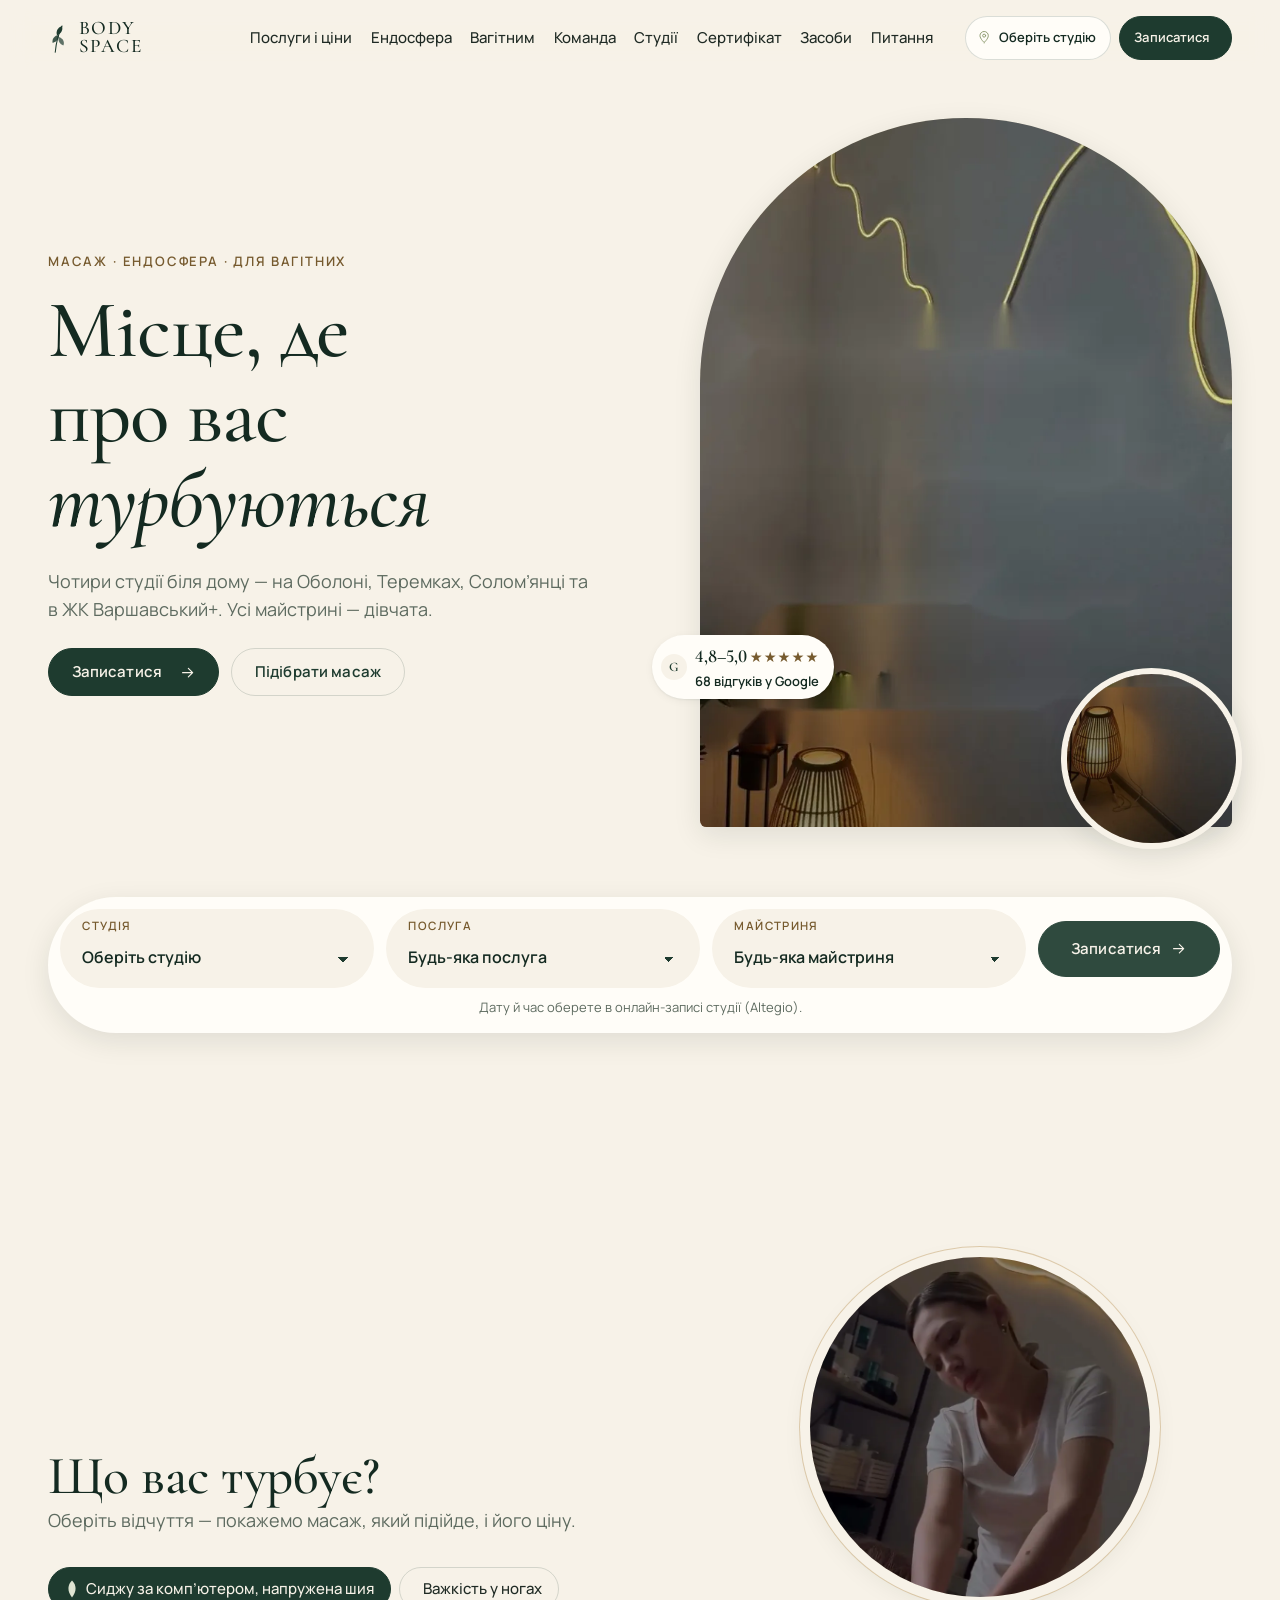
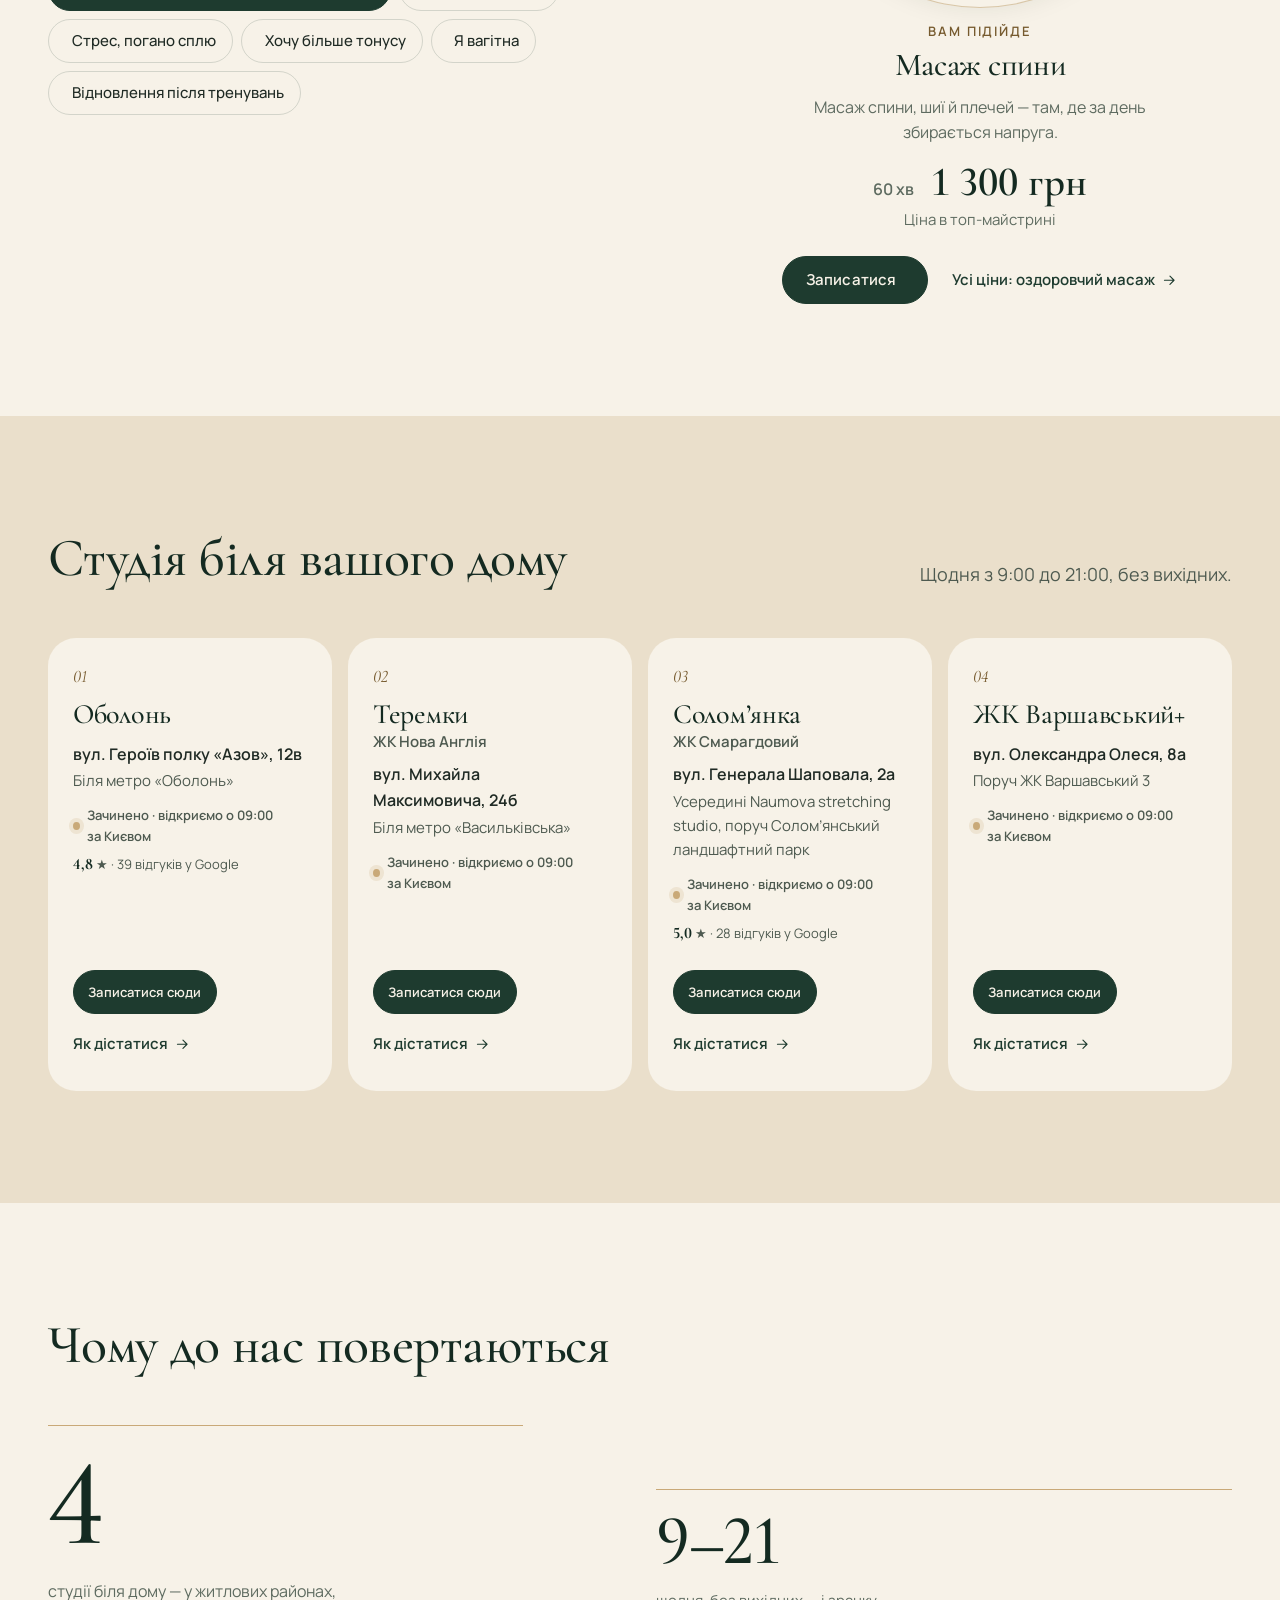
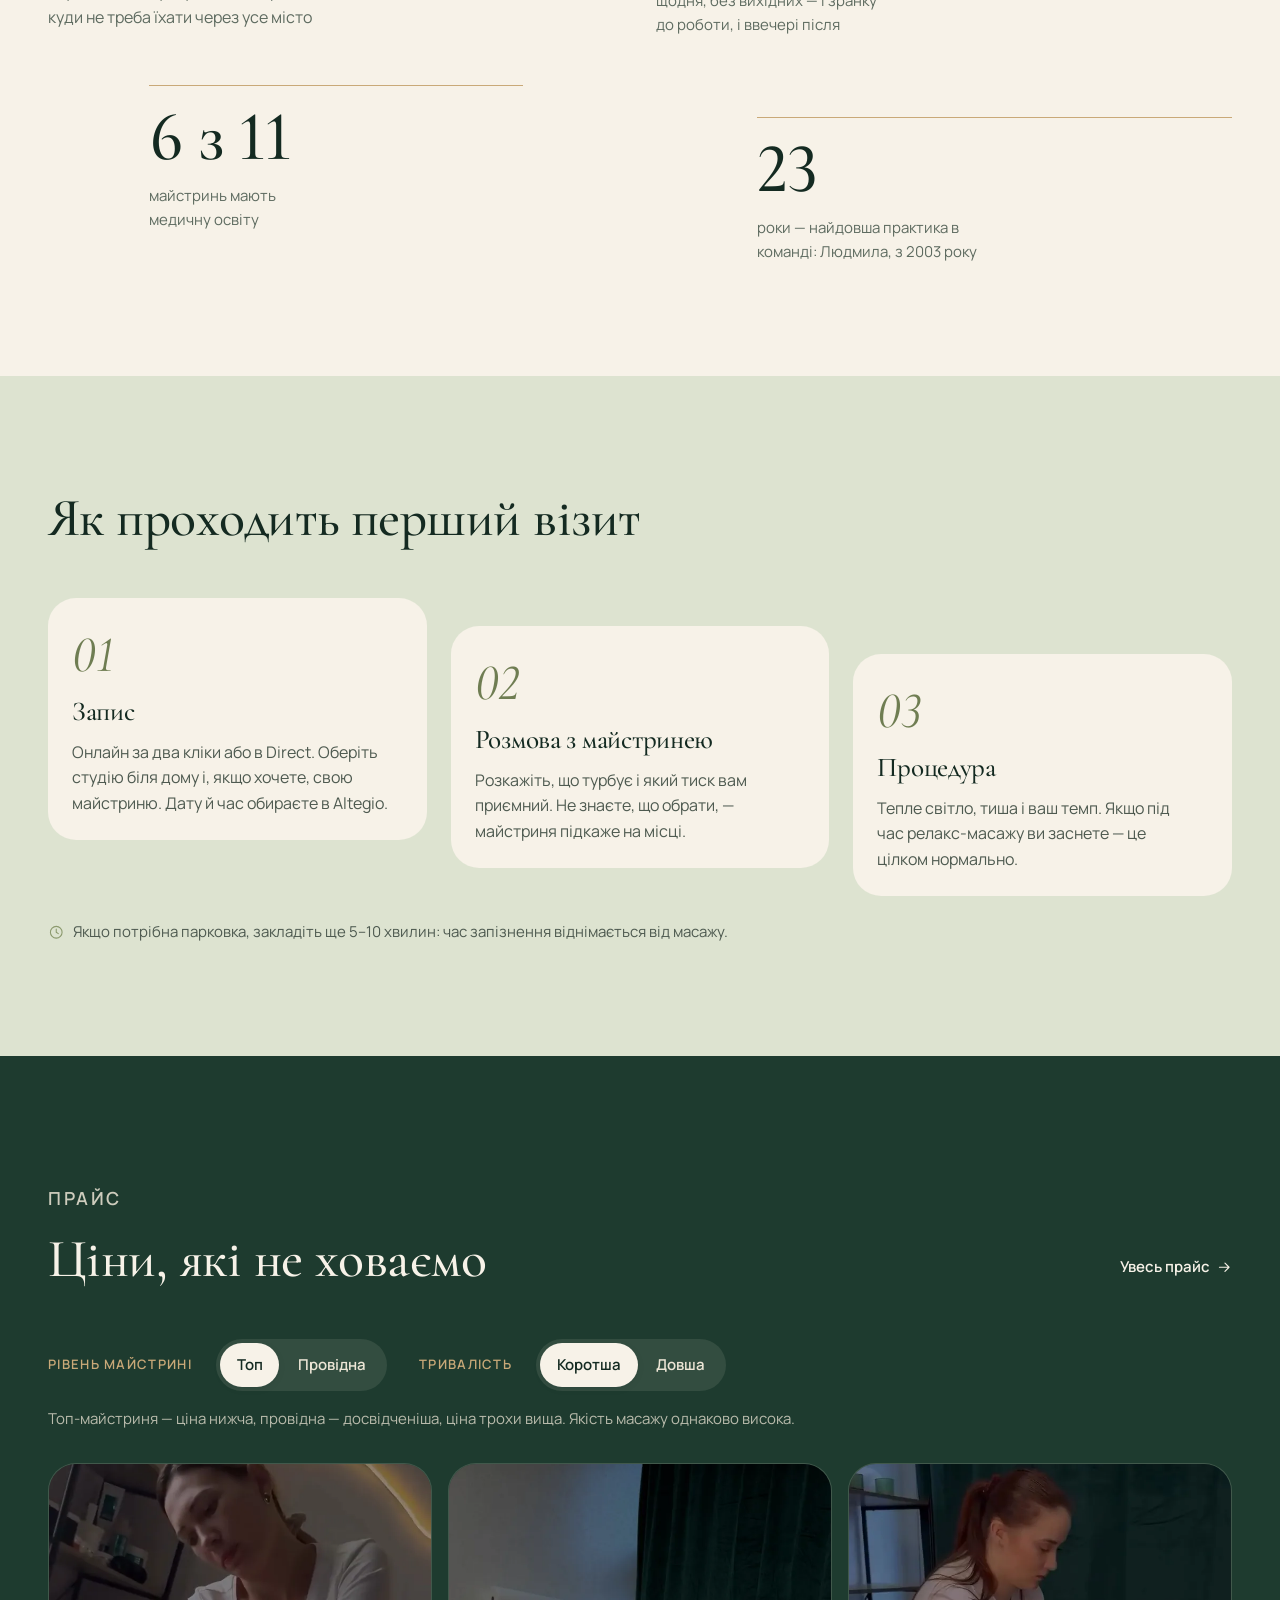
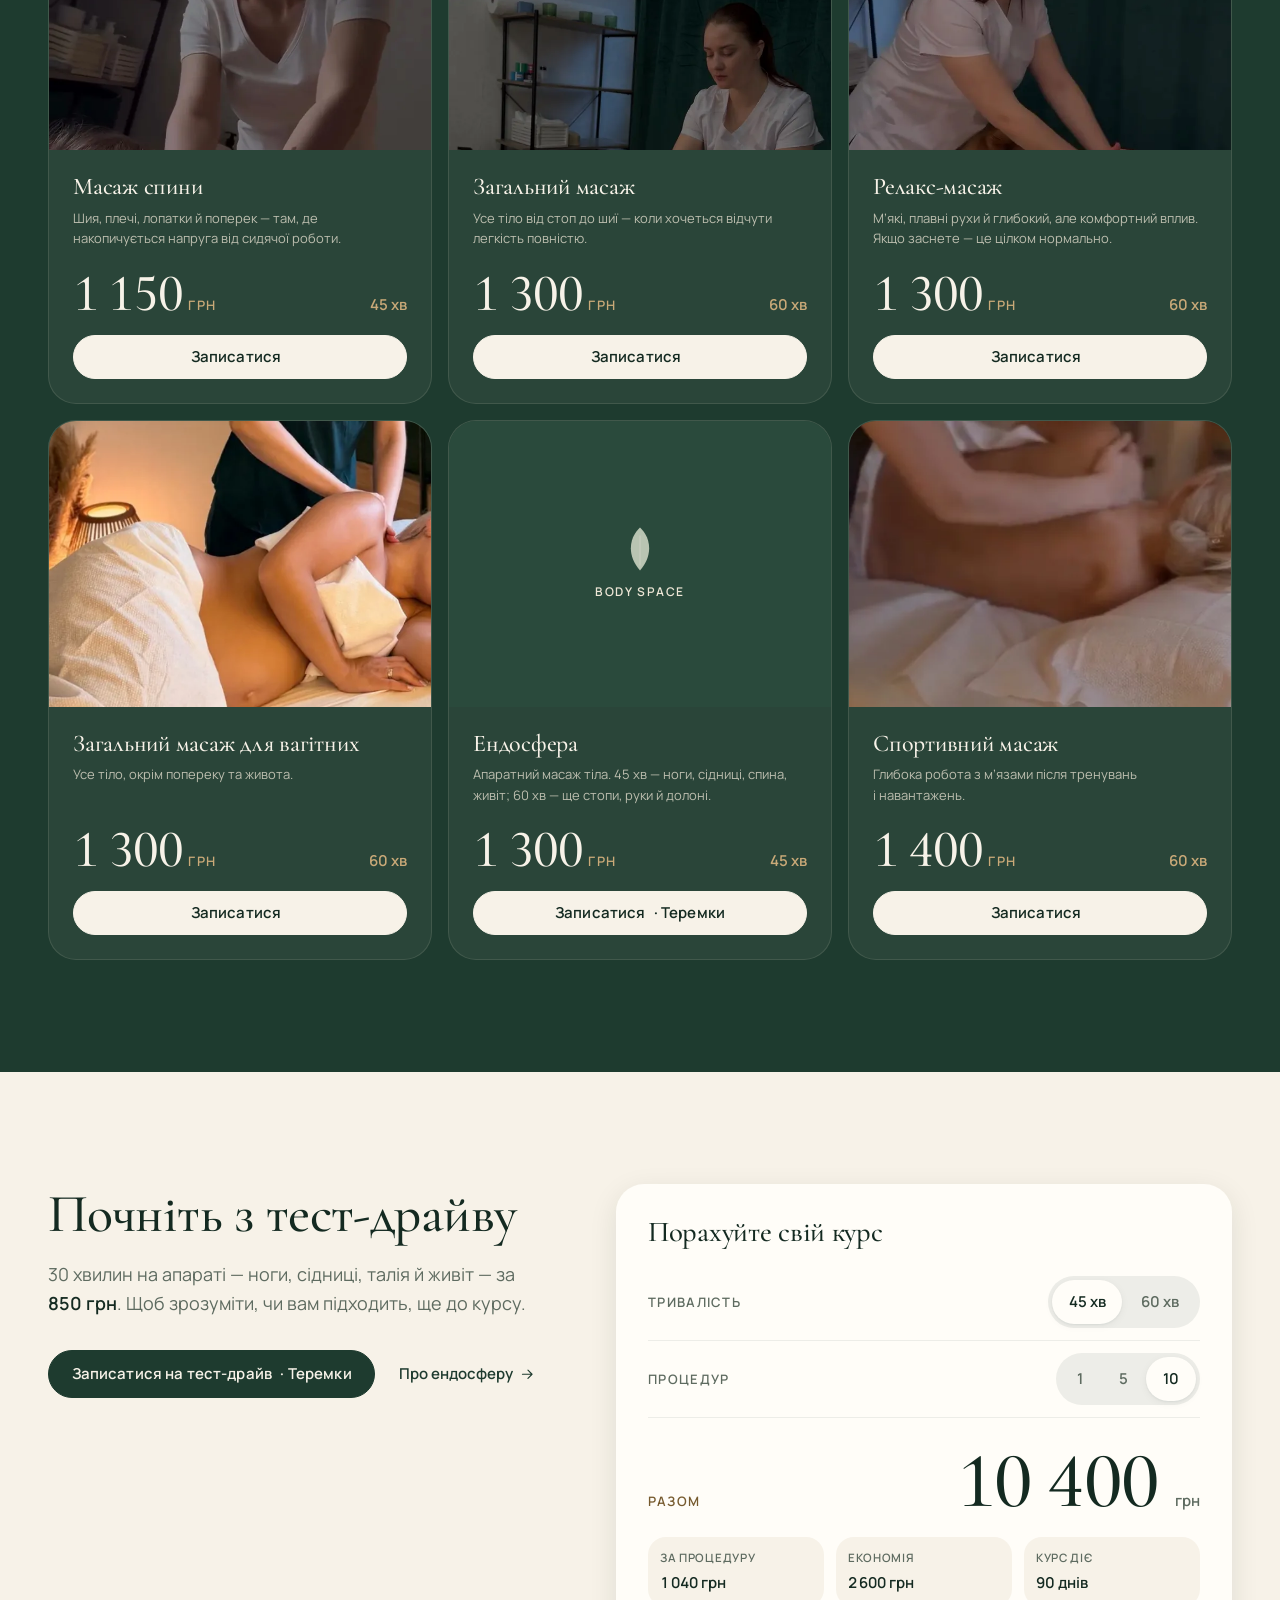
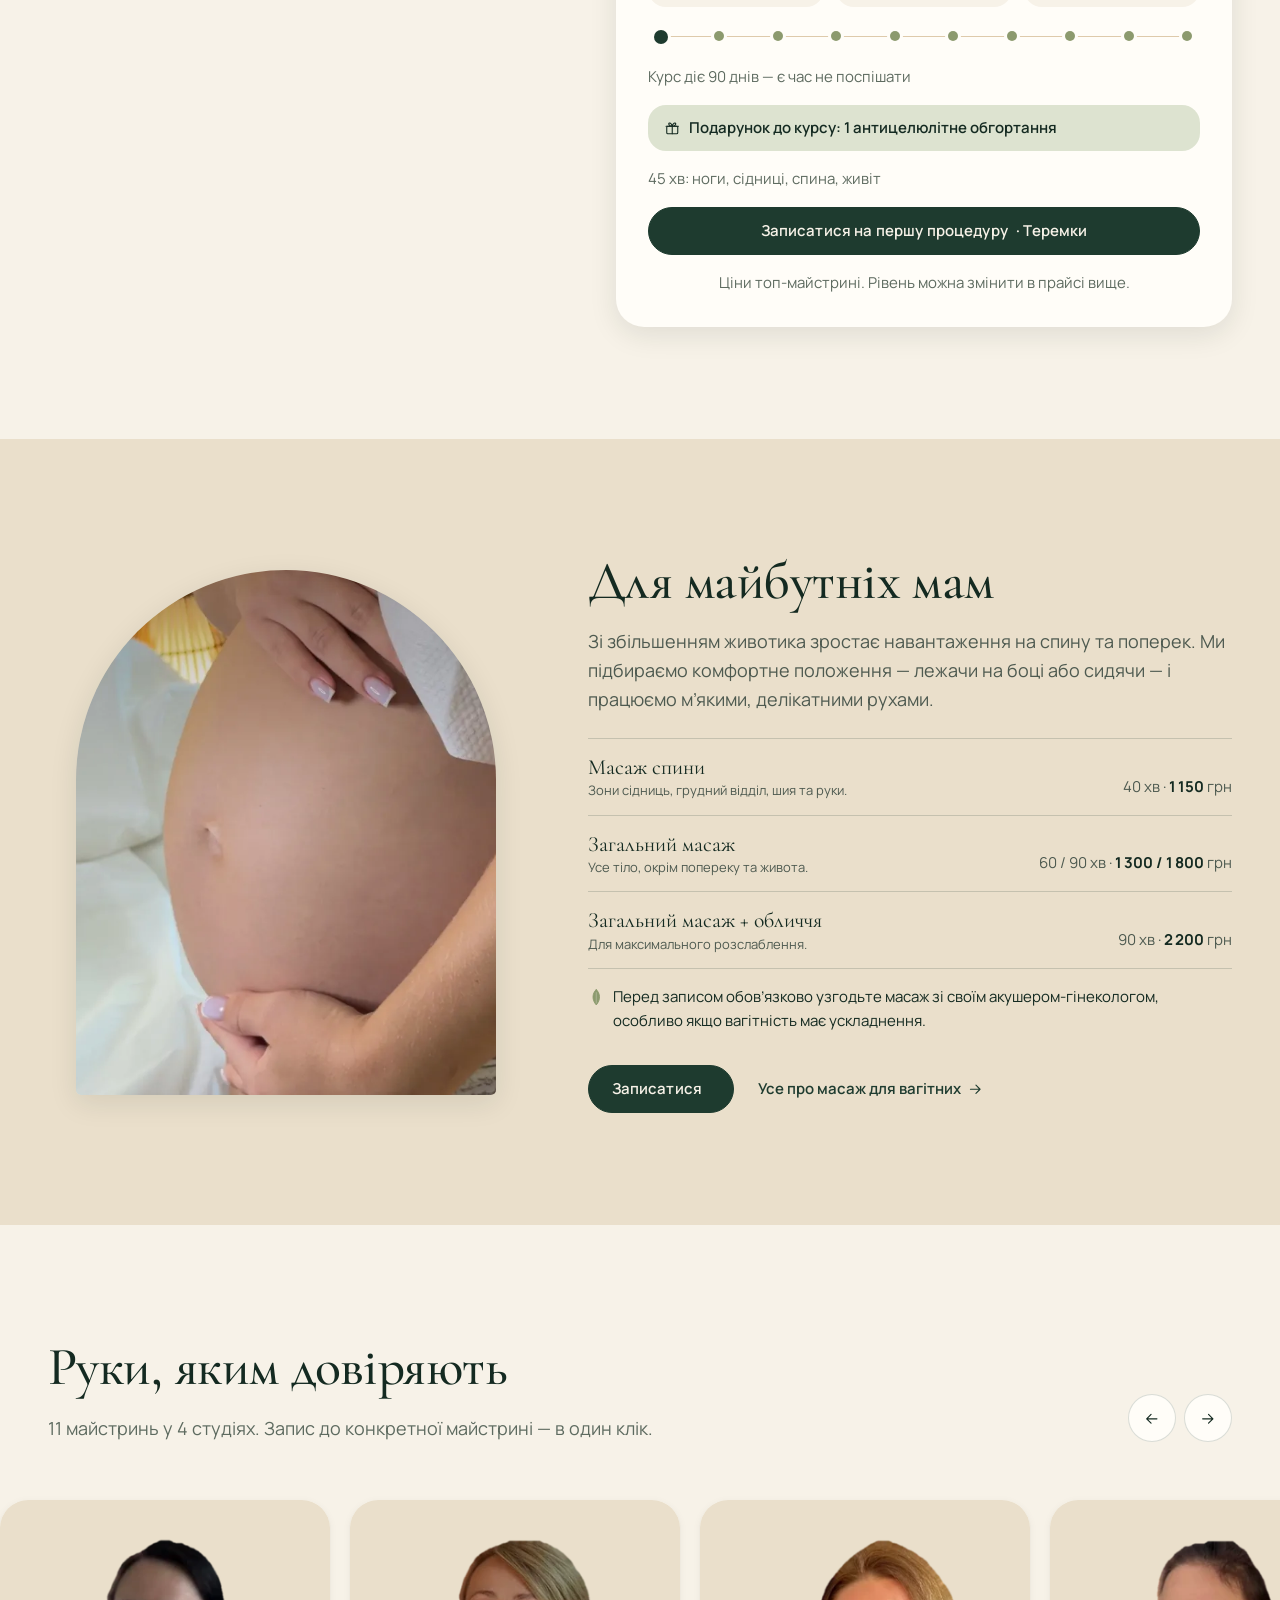
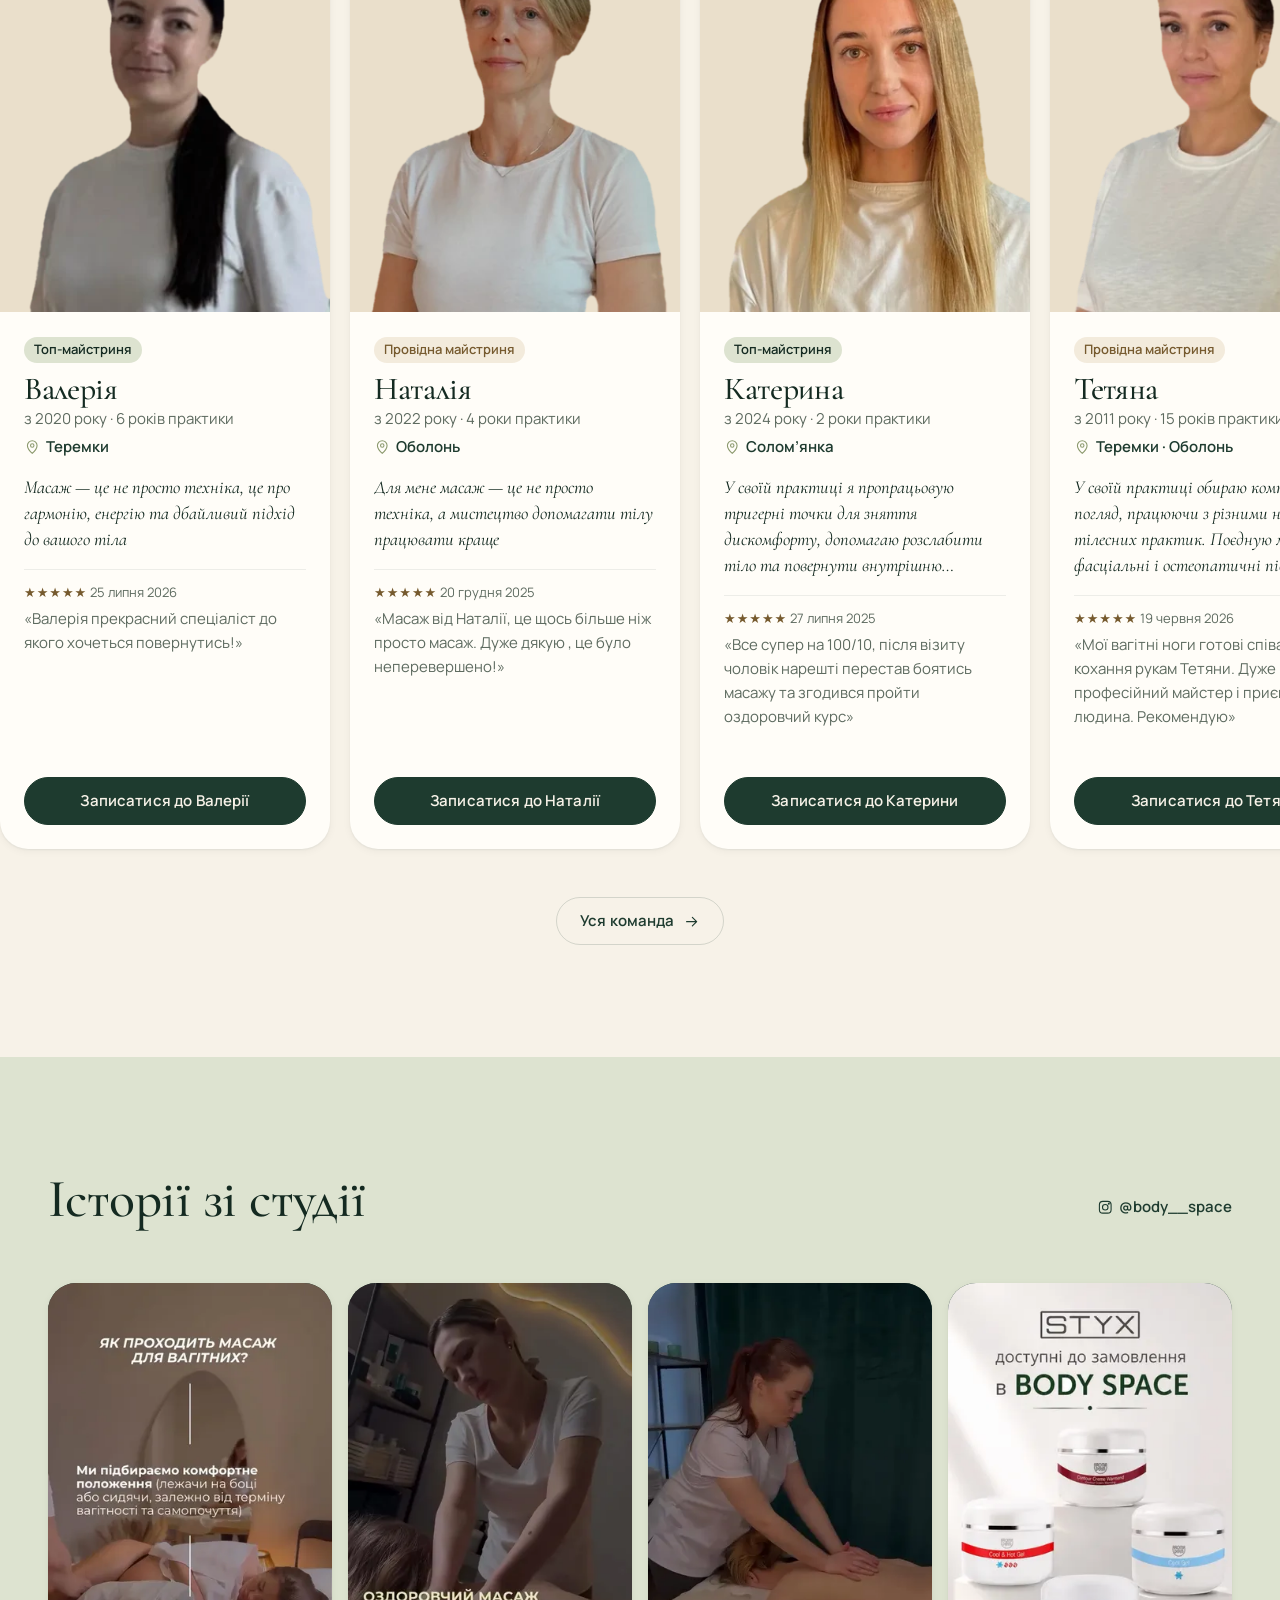
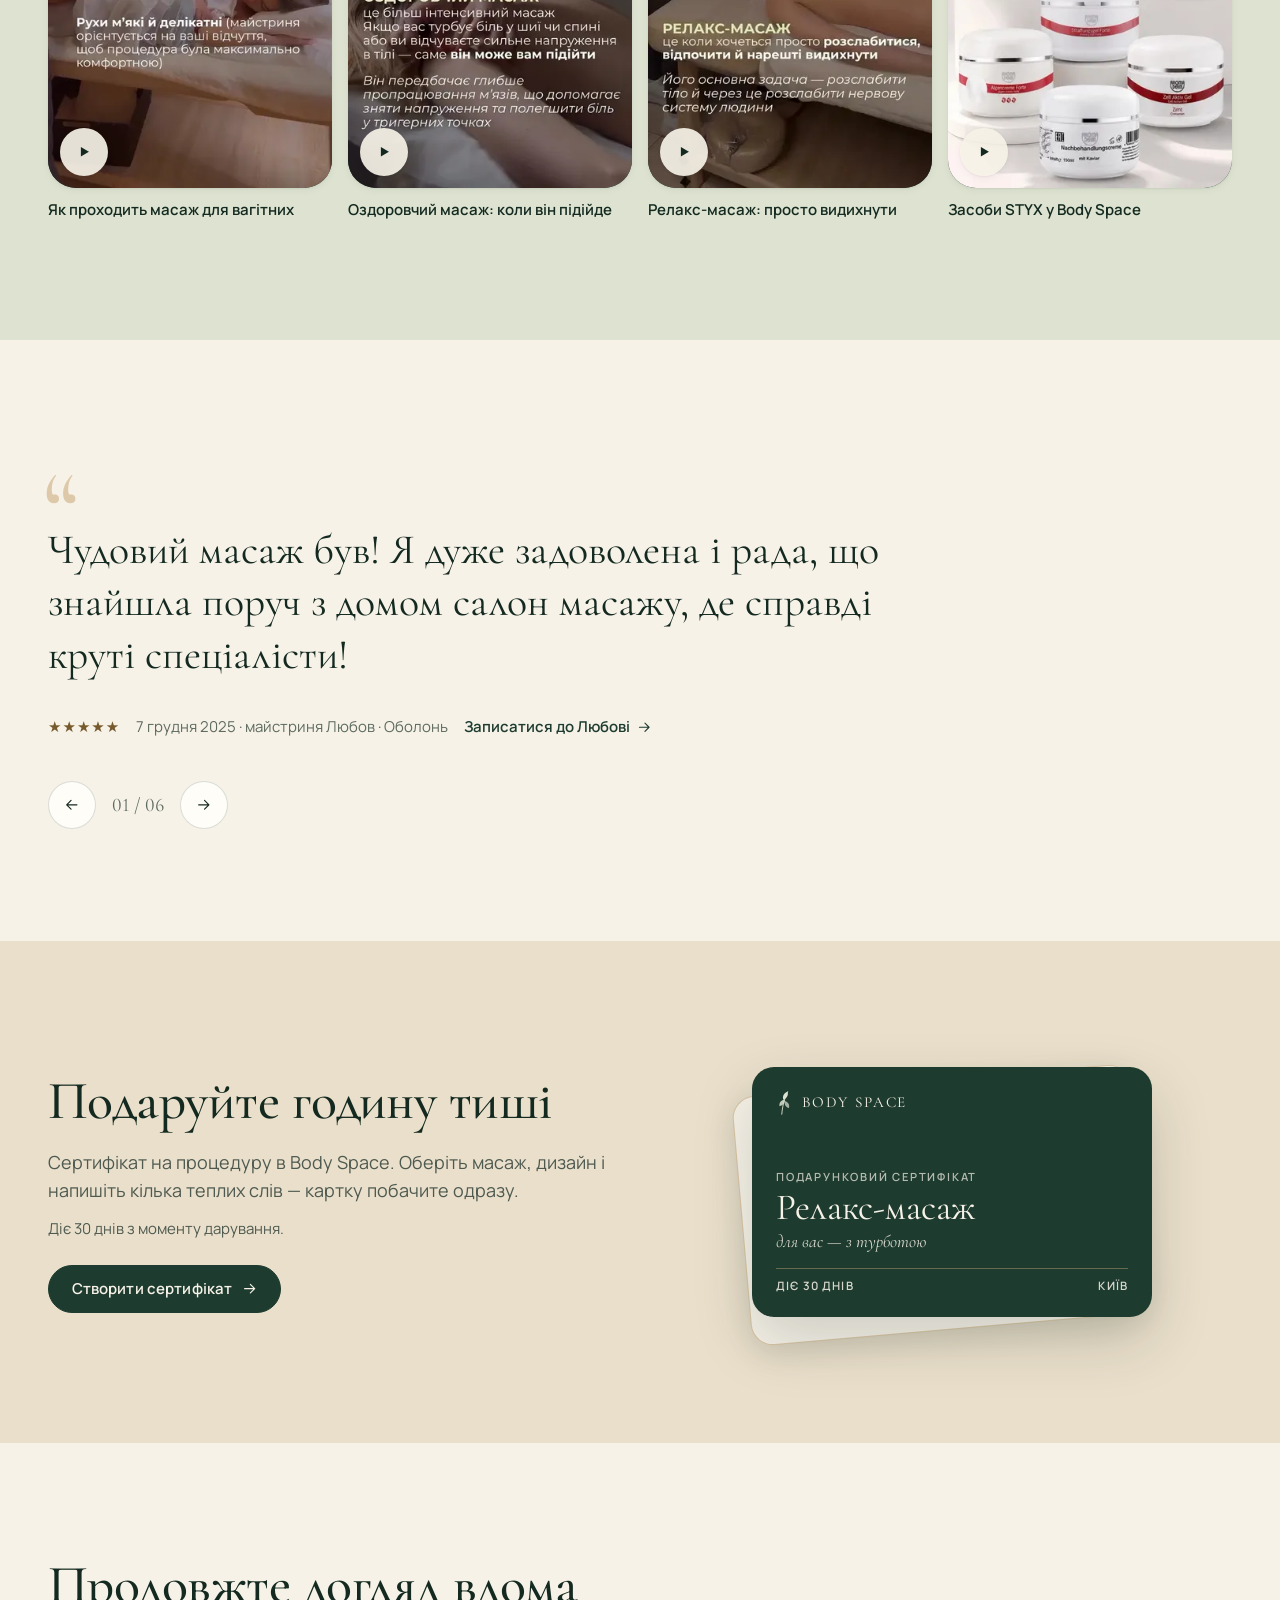
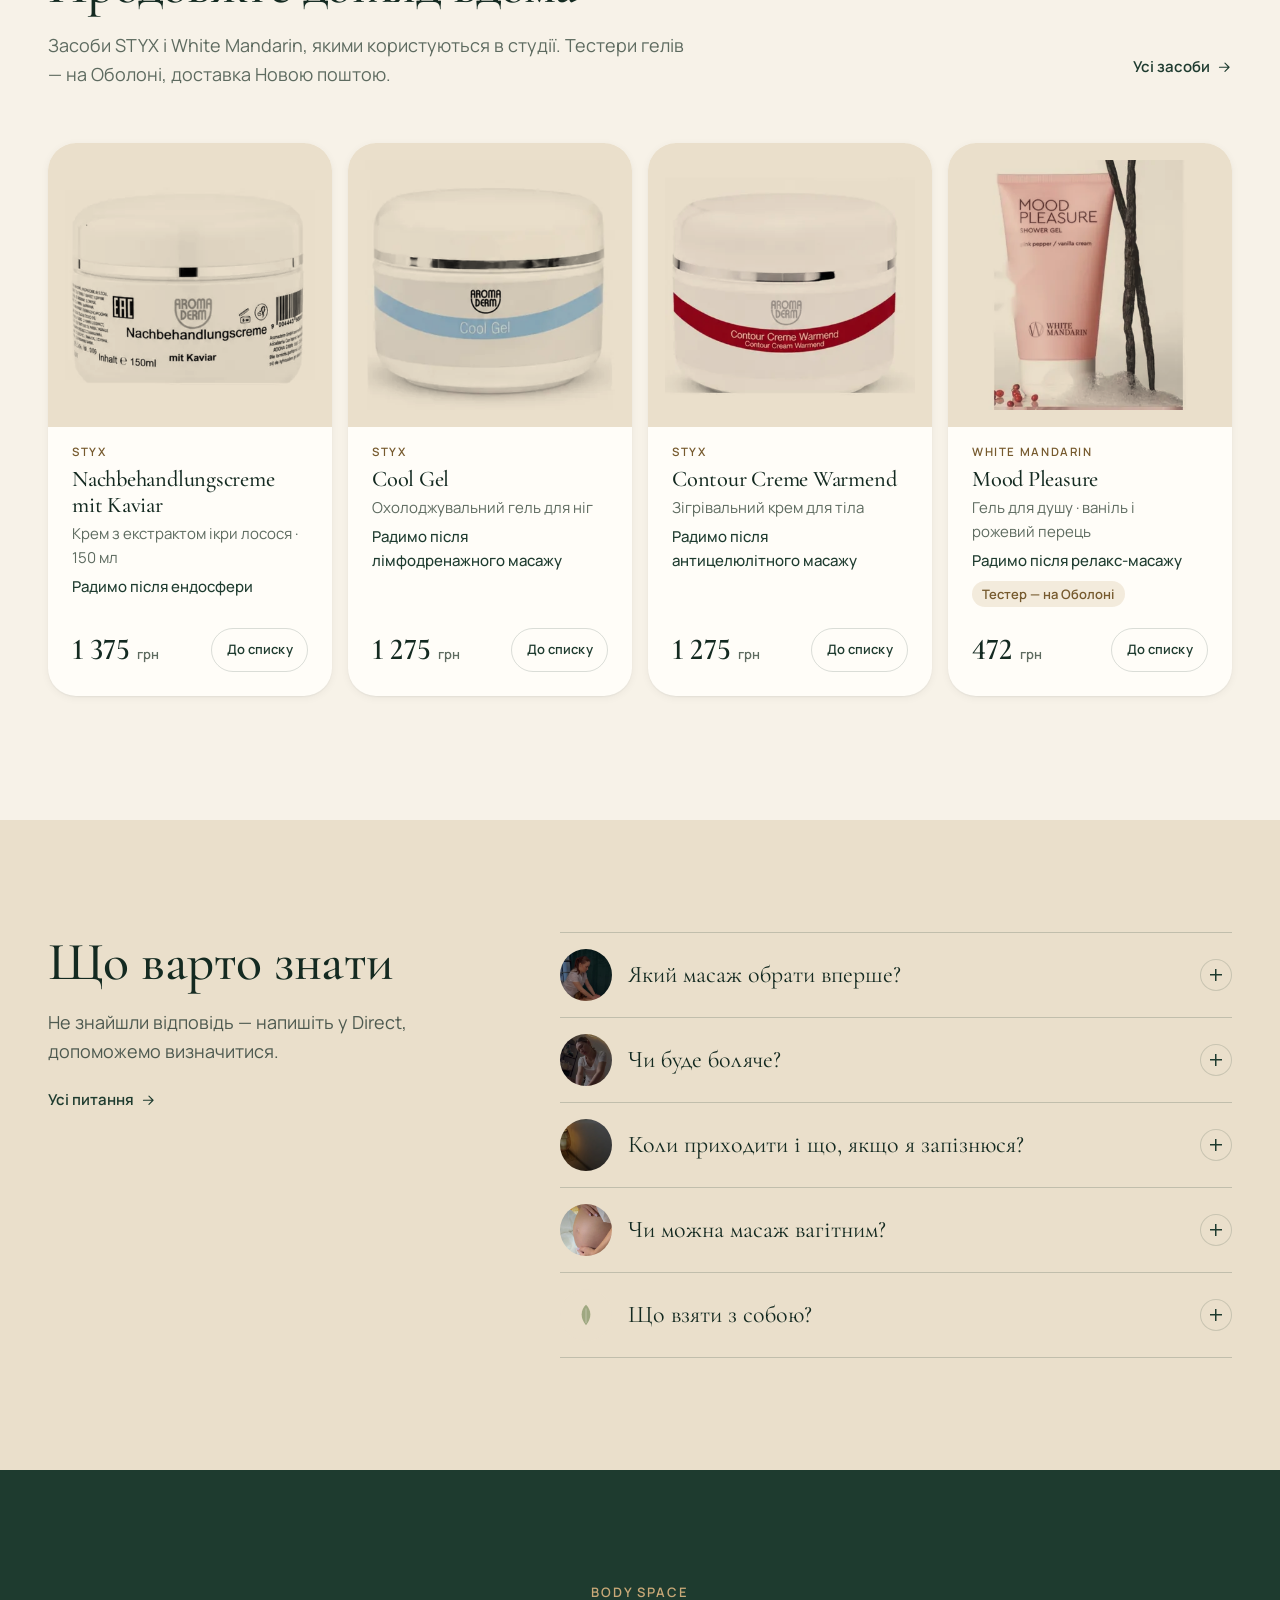
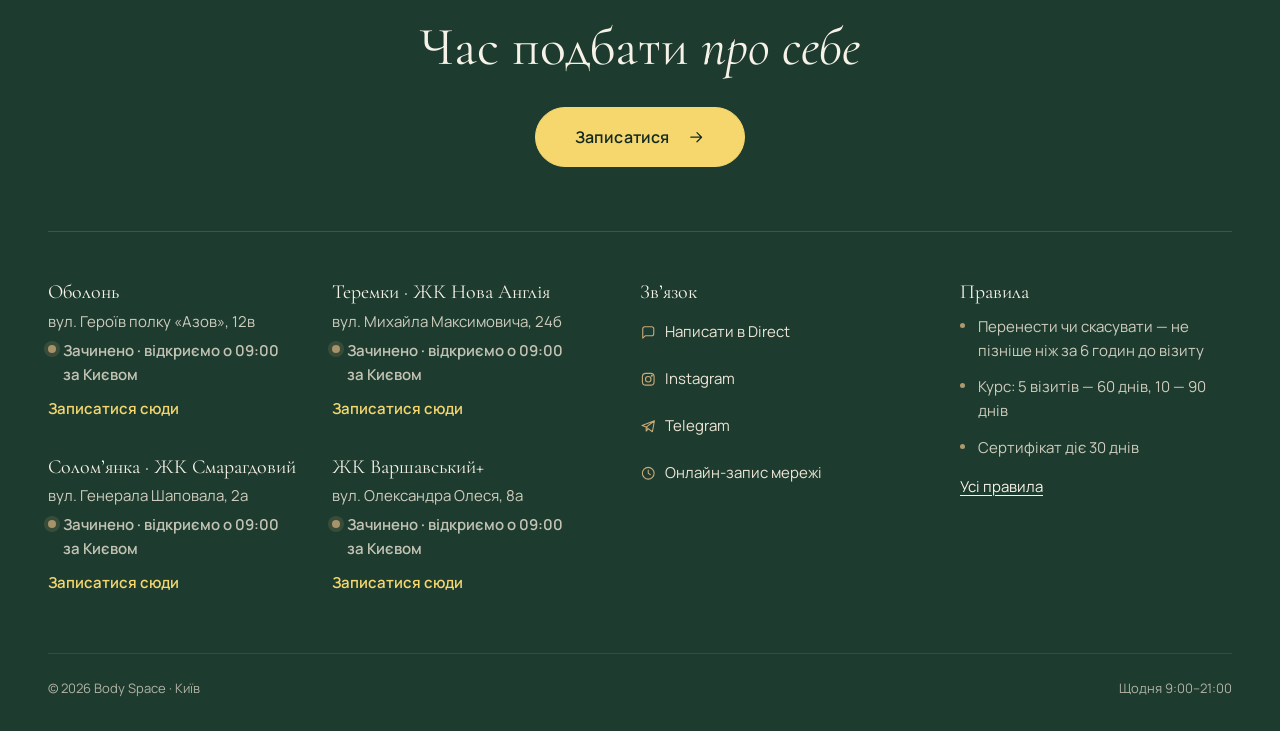
==== index.html @ 264a8d0a "Оновлення дизайну: видалено гнучавість, спрощено стилі, повернено макети - Видалено світну лінію, бл" ====
<!doctype html>
<html lang="uk" class="no-js">
<head>
  <meta charset="utf-8">
  <meta name="viewport" content="width=device-width, initial-scale=1, viewport-fit=cover">
  <title>Масаж у Києві: Оболонь, Теремки, Солом’янка · Body Space</title>
  <meta name="description" content="Масаж, ендосфера і масаж для вагітних у 4 студіях Києва: Оболонь, Теремки, Солом’янка, ЖК Варшавський+. Ціни, майстрині і запис онлайн за 2 кліки.">
  <link rel="canonical" href="https://alinabeliever.github.io/body-space/">
  <meta name="theme-color" content="#F7F2E8">
  <meta property="og:type" content="website">
  <meta property="og:locale" content="uk_UA">
  <meta property="og:site_name" content="Body Space">
  <meta property="og:title" content="Body Space — місце, де про вас турбуються">
  <meta property="og:description" content="Масаж, ендосфера і масаж для вагітних у 4 студіях біля дому. Запис до своєї майстрині за 2 кліки.">
  <meta property="og:url" content="https://alinabeliever.github.io/body-space/">
  <meta property="og:image" content="https://alinabeliever.github.io/body-space/assets/img/og-image-2.jpg">
  <meta property="og:image:type" content="image/jpeg">
  <meta property="og:image:width" content="1200">
  <meta property="og:image:height" content="630">
  <meta name="twitter:image" content="https://alinabeliever.github.io/body-space/assets/img/og-image-2.jpg">
  <link rel="icon" href="assets/img/favicon.svg" type="image/svg+xml">
  <link rel="icon" href="assets/img/favicon-32.png" sizes="32x32" type="image/png">
  <link rel="apple-touch-icon" href="assets/img/apple-touch-icon.png">
  <meta name="twitter:card" content="summary_large_image">
  <meta property="og:image:alt" content="Body Space — місце, де про вас турбуються">
  <link rel="preconnect" href="https://fonts.googleapis.com">
  <link rel="preconnect" href="https://fonts.gstatic.com" crossorigin>
  <!-- шрифти не блокують показ сторінки -->
  <link rel="preload" as="style" href="https://fonts.googleapis.com/css2?family=Cormorant+Garamond:ital,wght@0,500;0,600;1,500&family=Manrope:wght@400;500;600&display=swap">
  <link rel="stylesheet" href="https://fonts.googleapis.com/css2?family=Cormorant+Garamond:ital,wght@0,500;0,600;1,500&family=Manrope:wght@400;500;600&display=swap" media="print" onload="this.media='all'">
  <noscript><link rel="stylesheet" href="https://fonts.googleapis.com/css2?family=Cormorant+Garamond:ital,wght@0,500;0,600;1,500&family=Manrope:wght@400;500;600&display=swap"></noscript>
  <link rel="preload" as="image" href="assets/img/studio-neon-wall.webp" imagesrcset="assets/img/studio-neon-wall.webp 1x, assets/img/studio-neon-wall@2x.webp 2x">
  <link rel="stylesheet" href="assets/css/tokens.css">
  <link rel="stylesheet" href="assets/css/base.css">
  <link rel="stylesheet" href="assets/css/components.css">
  <link rel="stylesheet" href="assets/css/pages.css">
  <script>document.documentElement.classList.replace("no-js", "js");</script>
  <script type="application/ld+json">{"@context": "https://schema.org", "@graph": [{"@type": "HealthAndBeautyBusiness", "@id": "https://alinabeliever.github.io/body-space/studii.html#obolon", "name": "Body Space — Оболонь", "url": "https://alinabeliever.github.io/body-space/studii.html#obolon", "image": "https://alinabeliever.github.io/body-space/assets/img/og-image-2.jpg", "address": {"@type": "PostalAddress", "streetAddress": "вул. Героїв полку «Азов», 12в", "addressLocality": "Київ", "addressCountry": "UA"}, "openingHoursSpecification": {"@type": "OpeningHoursSpecification", "dayOfWeek": ["Monday", "Tuesday", "Wednesday", "Thursday", "Friday", "Saturday", "Sunday"], "opens": "09:00", "closes": "21:00"}, "sameAs": ["https://www.instagram.com/body__space/"], "geo": {"@type": "GeoCoordinates", "latitude": 50.504, "longitude": 30.4908}}, {"@type": "HealthAndBeautyBusiness", "@id": "https://alinabeliever.github.io/body-space/studii.html#teremky", "name": "Body Space — Теремки, ЖК Нова Англія", "url": "https://alinabeliever.github.io/body-space/studii.html#teremky", "image": "https://alinabeliever.github.io/body-space/assets/img/og-image-2.jpg", "address": {"@type": "PostalAddress", "streetAddress": "вул. Михайла Максимовича, 24б", "addressLocality": "Київ", "addressCountry": "UA"}, "openingHoursSpecification": {"@type": "OpeningHoursSpecification", "dayOfWeek": ["Monday", "Tuesday", "Wednesday", "Thursday", "Friday", "Saturday", "Sunday"], "opens": "09:00", "closes": "21:00"}, "sameAs": ["https://www.instagram.com/body__space/"], "geo": {"@type": "GeoCoordinates", "latitude": 50.3935, "longitude": 30.4743}}, {"@type": "HealthAndBeautyBusiness", "@id": "https://alinabeliever.github.io/body-space/studii.html#solomianka", "name": "Body Space — Солом’янка, ЖК Смарагдовий", "url": "https://alinabeliever.github.io/body-space/studii.html#solomianka", "image": "https://alinabeliever.github.io/body-space/assets/img/og-image-2.jpg", "address": {"@type": "PostalAddress", "streetAddress": "вул. Генерала Шаповала, 2а", "addressLocality": "Київ", "addressCountry": "UA"}, "openingHoursSpecification": {"@type": "OpeningHoursSpecification", "dayOfWeek": ["Monday", "Tuesday", "Wednesday", "Thursday", "Friday", "Saturday", "Sunday"], "opens": "09:00", "closes": "21:00"}, "sameAs": ["https://www.instagram.com/body__space/"], "geo": {"@type": "GeoCoordinates", "latitude": 50.4306, "longitude": 30.4832}}, {"@type": "HealthAndBeautyBusiness", "@id": "https://alinabeliever.github.io/body-space/studii.html#varshavskyi", "name": "Body Space — ЖК Варшавський+", "url": "https://alinabeliever.github.io/body-space/studii.html#varshavskyi", "image": "https://alinabeliever.github.io/body-space/assets/img/og-image-2.jpg", "address": {"@type": "PostalAddress", "streetAddress": "вул. Олександра Олеся, 8а", "addressLocality": "Київ", "addressCountry": "UA"}, "openingHoursSpecification": {"@type": "OpeningHoursSpecification", "dayOfWeek": ["Monday", "Tuesday", "Wednesday", "Thursday", "Friday", "Saturday", "Sunday"], "opens": "09:00", "closes": "21:00"}, "sameAs": ["https://www.instagram.com/body__space/"]}]}</script>
</head>
<body data-page="home">
<!-- Набір іконок (SVG-спрайт) -->
<svg width="0" height="0" style="position:absolute" aria-hidden="true" focusable="false">
  <symbol id="i-leaf" viewBox="0 0 22 30"><path d="M11 1C3.5 8 2.6 19.5 11 29c8.4-9.5 7.5-21 0-28Z" fill="currentColor"/><path d="M11 6.5v19" stroke="#F7F2E8" stroke-width="1" stroke-linecap="round" opacity=".55"/></symbol>
  <symbol id="i-branch" viewBox="0 0 28 40"><path d="M9 39C10 28 12 17 18 4" fill="none" stroke="currentColor" stroke-width="1.4" stroke-linecap="round"/><path d="M18 4c-6 2-8.5 7.5-6.6 12.5C17.6 13.8 19.4 9 18 4Z" fill="currentColor"/><path d="M14 16c-6.3.6-9.6 5.3-8.5 10.5 5.7-1.6 8.6-5.5 8.5-10.5Z" fill="currentColor" opacity=".85"/><path d="M13.6 18.5c6 1.7 8.2 6.8 6.2 11.4-5.3-2.2-7.4-6.7-6.2-11.4Z" fill="currentColor" opacity=".7"/></symbol>
  <symbol id="i-arrow" viewBox="0 0 24 24"><path d="M5 12h14M13 6l6 6-6 6"/></symbol>
  <symbol id="i-arrow-left" viewBox="0 0 24 24"><path d="M19 12H5M11 6l-6 6 6 6"/></symbol>
  <symbol id="i-pin" viewBox="0 0 24 24"><path d="M12 21s-7-6.2-7-11.5A7 7 0 0 1 19 9.5C19 14.8 12 21 12 21Z"/><circle cx="12" cy="9.5" r="2.5"/></symbol>
  <symbol id="i-close" viewBox="0 0 24 24"><path d="M6 6l12 12M18 6 6 18"/></symbol>
  <symbol id="i-menu" viewBox="0 0 24 24"><path d="M4 8h16M4 16h16"/></symbol>
  <symbol id="i-locate" viewBox="0 0 24 24"><circle cx="12" cy="12" r="7"/><circle cx="12" cy="12" r="2"/><path d="M12 2v3M12 19v3M2 12h3M19 12h3"/></symbol>
  <symbol id="i-check" viewBox="0 0 24 24"><path d="m5 12.5 4.5 4.5L19 7.5"/></symbol>
  <symbol id="i-play" viewBox="0 0 24 24"><path d="M8 5.5v13l11-6.5z" fill="currentColor" stroke="none"/></symbol>
  <symbol id="i-pause" viewBox="0 0 24 24"><path d="M8 5v14M16 5v14" stroke-width="2.4"/></symbol>
  <symbol id="i-insta" viewBox="0 0 24 24"><rect x="3.5" y="3.5" width="17" height="17" rx="5"/><circle cx="12" cy="12" r="4"/><circle cx="17.2" cy="6.8" r=".6" fill="currentColor"/></symbol>
  <symbol id="i-telegram" viewBox="0 0 24 24"><path d="M21 4 3 11l6 2.2M21 4l-3 16-9-6.8M21 4 9 13.2V19l3.2-3.4"/></symbol>
  <symbol id="i-chat" viewBox="0 0 24 24"><path d="M4 18.5V7a3 3 0 0 1 3-3h10a3 3 0 0 1 3 3v7a3 3 0 0 1-3 3H8l-4 3.5Z"/></symbol>
  <symbol id="i-gift" viewBox="0 0 24 24"><rect x="4" y="9" width="16" height="11" rx="1.5"/><path d="M3 9h18M12 9v11M12 9S10.5 4 8 4.5 7.5 9 12 9Zm0 0s1.5-5 4-4.5S16.5 9 12 9Z"/></symbol>
  <symbol id="i-clock" viewBox="0 0 24 24"><circle cx="12" cy="12" r="8.5"/><path d="M12 7.5V12l3 2"/></symbol>
</svg>

<a class="skip-link" href="#main">Перейти до змісту</a>

<!-- 1. Шапка -->
<header class="site-header" id="top">
  <div class="container">
    <a class="logo" href="index.html" aria-label="Body Space — на головну">
      <svg aria-hidden="true"><use href="#i-branch"/></svg>
      <span>Body<br>Space</span>
    </a>
    <nav class="nav" aria-label="Головне меню">
      <ul>
        <li><a href="poslugy.html">Послуги і ціни</a></li>
        <li><a href="endosfera.html">Ендосфера</a></li>
        <li><a href="vagitnym.html">Вагітним</a></li>
        <li><a href="komanda.html">Команда</a></li>
        <li><a href="studii.html">Студії</a></li>
        <li><a href="sertyfikat.html">Сертифікат</a></li>
        <li><a href="zasoby.html">Засоби</a></li>
        <li><a href="faq.html">Питання</a></li>
      </ul>
    </nav>
    <div class="header-actions">
      <button class="studio-pill js-studio-pill" type="button" aria-haspopup="dialog">
        <svg class="icon" aria-hidden="true"><use href="#i-pin"/></svg>
        <span class="studio-pill__label js-studio-label">Оберіть студію</span>
      </button>
      <a class="btn btn--sm header-book js-book" href="https://ig.me/m/body__space">Записатися<span class="js-book-studio"></span></a>
      <button class="menu-toggle js-menu-open" type="button" aria-label="Відкрити меню" aria-expanded="false" aria-controls="mobile-menu">
        <svg class="icon" aria-hidden="true"><use href="#i-menu"/></svg>
      </button>
    </div>
  </div>
</header>

<div class="mobile-menu" id="mobile-menu" role="dialog" aria-modal="true" aria-label="Меню" hidden>
  <div class="mobile-menu__top">
    <a class="logo" href="index.html"><svg aria-hidden="true"><use href="#i-branch"/></svg><span>Body<br>Space</span></a>
    <button class="close-btn js-menu-close" type="button" aria-label="Закрити меню"><svg class="icon" aria-hidden="true"><use href="#i-close"/></svg></button>
  </div>
  <ul>
    <li><a class="mobile-menu__link" href="poslugy.html">Послуги і ціни</a></li>
    <li><a class="mobile-menu__link" href="endosfera.html">Ендосфера</a></li>
    <li><a class="mobile-menu__link" href="vagitnym.html">Вагітним</a></li>
    <li><a class="mobile-menu__link" href="komanda.html">Команда</a></li>
    <li><a class="mobile-menu__link" href="studii.html">Студії</a></li>
    <li><a class="mobile-menu__link" href="sertyfikat.html">Сертифікат</a></li>
    <li><a class="mobile-menu__link" href="zasoby.html">Засоби</a></li>
    <li><a class="mobile-menu__link" href="faq.html">Питання</a></li>
  </ul>
  <div class="mobile-menu__foot">
    <a class="btn js-book" href="https://ig.me/m/body__space">Записатися<span class="js-book-studio"></span></a>
    <a class="btn btn--ghost js-quiz-open" href="index.html#turbuie">Підібрати масаж</a>
    <a class="btn btn--ghost" href="https://ig.me/m/body__space" target="_blank" rel="noopener"><svg class="icon" aria-hidden="true"><use href="#i-chat"/></svg>Написати в Direct</a>
  </div>
</div>

<div class="page">

<main id="main">

  <!-- 2. Герой -->
  <section class="hero" aria-labelledby="hero-title">
    <div class="container hero__grid">
      <div class="hero__text">
        <p class="eyebrow"><svg aria-hidden="true"><use href="#i-leaf"/></svg>Масаж · ендосфера · для вагітних</p>
        <h1 id="hero-title">Місце, де про&nbsp;вас <em>турбуються</em></h1>
        <p class="hero__lead">Чотири студії біля дому — на Оболоні, Теремках, Солом’янці та в ЖК Варшавський+. Усі майстрині — дівчата.</p>
        <div class="hero__actions">
          <a class="btn js-book" href="https://ig.me/m/body__space">Записатися<span class="js-book-studio"></span><svg class="icon" aria-hidden="true"><use href="#i-arrow"/></svg></a>
          <a class="btn btn--ghost js-quiz-open" href="#turbuie">Підібрати масаж</a>
        </div>
        <button class="book-change js-studio-change" type="button">змінити студію</button>
      </div>

      <div class="hero__media">
        <div class="hero__arch frame-arch">
          <img src="assets/img/studio-neon-wall.webp" srcset="assets/img/studio-neon-wall.webp 1x, assets/img/studio-neon-wall@2x.webp 2x"
               width="720" height="1280" alt="Жовта неонова лінія на стіні студії Body Space і плетений світильник" fetchpriority="high">
        </div>
        <a class="rating-pill hero__rating js-rating" href="studii.html">Відгуки в Google</a>
        <div class="hero__lamp frame-circle">
          <img src="assets/img/studio-lamp.webp" srcset="assets/img/studio-lamp.webp 1x, assets/img/studio-lamp@2x.webp 2x"
               width="720" height="456" alt="Теплий плетений світильник у кабінеті">
        </div>
      </div>
    </div>

    <!-- Рядок швидкого запису: Студія · Послуга · Майстриня → Записатися -->
    <div class="container">
      <form class="quickbook js-quickbook" aria-label="Швидкий запис">
        <label class="quickbook__field">
          <span>Студія</span>
          <select name="studio" class="js-qb-studio"></select>
        </label>
        <label class="quickbook__field">
          <span>Послуга</span>
          <select name="service" class="js-qb-service"></select>
        </label>
        <label class="quickbook__field">
          <span>Майстриня</span>
          <select name="master" class="js-qb-master"></select>
        </label>
        <a class="btn quickbook__go js-qb-go" href="https://ig.me/m/body__space" target="_blank" rel="noopener">Записатися<svg class="icon" aria-hidden="true"><use href="#i-arrow"/></svg></a>
        <p class="quickbook__note">Дату й час оберете в онлайн-записі студії (Altegio).</p>
      </form>
    </div>
  </section>

  <!-- 3. Що вас турбує? -->
  <section class="section concerns" id="turbuie" aria-labelledby="concerns-title">
    <div class="container concerns__grid">
      <div class="concerns__intro reveal">
        <p class="eyebrow"><svg aria-hidden="true"><use href="#i-leaf"/></svg>Підбір за один клік</p>
        <h2 id="concerns-title">Що вас <em>турбує?</em></h2>
        <p class="lead">Оберіть відчуття — покажемо масаж, який підійде, і його ціну.</p>
        <div class="chips concerns__chips js-concerns" role="group" aria-label="Що вас турбує"></div>
      </div>
      <div class="concerns__result reveal" aria-live="polite">
        <div class="concerns__photo frame-circle js-concern-photo"></div>
        <div class="concerns__card js-concern-card"></div>
      </div>
    </div>
  </section>

  <!-- 4. Студії -->
  <section class="section section--beige studios" id="studii" aria-labelledby="studios-title">
    <div class="container">
      <div class="section-head section-head--split reveal">
        <div>
          <p class="eyebrow"><svg aria-hidden="true"><use href="#i-leaf"/></svg>Біля дому</p>
          <h2 id="studios-title">Студія <em>біля</em> вашого дому</h2>
        </div>
        <p class="muted">Щодня з 9:00 до 21:00, без вихідних.</p>
      </div>
      <div class="studio-cards js-studio-cards"></div>
    </div>
  </section>

  <!-- 5. У вартість входить / факти -->
  <section class="section facts" id="fakty" aria-labelledby="facts-title">
    <div class="container">
      <div class="section-head reveal">
        <p class="eyebrow"><svg aria-hidden="true"><use href="#i-leaf"/></svg>Body Space у цифрах</p>
        <h2 id="facts-title" class="js-facts-title">Чому до нас <em>повертаються</em></h2>
      </div>
      <div class="facts__grid js-facts"></div>
    </div>
  </section>

  <!-- 6. Як проходить перший візит -->
  <section class="section section--sage visit" aria-labelledby="visit-title">
    <div class="container">
      <div class="section-head reveal">
        <p class="eyebrow"><svg aria-hidden="true"><use href="#i-leaf"/></svg>Вперше у нас</p>
        <h2 id="visit-title">Як проходить <em>перший</em> візит</h2>
      </div>
      <ol class="visit__steps">
        <li class="visit__step reveal">
          <span class="visit__num">01</span>
          <h3>Запис</h3>
          <p>Онлайн за два кліки або в Direct. Оберіть студію біля дому і, якщо хочете, свою майстриню. Дату й час обираєте в Altegio.</p>
        </li>
        <li class="visit__step reveal">
          <span class="visit__num">02</span>
          <h3>Розмова з майстринею</h3>
          <p>Розкажіть, що турбує і який тиск вам приємний. Не знаєте, що обрати, — майстриня підкаже на місці.</p>
        </li>
        <li class="visit__step reveal">
          <span class="visit__num">03</span>
          <h3>Процедура</h3>
          <p>Тепле світло, тиша і ваш темп. Якщо під час релакс-масажу ви заснете — це цілком нормально.</p>
        </li>
      </ol>
      <p class="visit__note small muted reveal"><svg class="icon" aria-hidden="true"><use href="#i-clock"/></svg>Якщо потрібна парковка, закладіть ще 5–10&nbsp;хвилин: час запізнення віднімається від масажу.</p>
    </div>
  </section>

  <!-- 7. Прайс — «вечірня» зелена секція -->
  <section class="section on-forest prices" id="prais" aria-labelledby="prices-title">
    <div class="container">
      <div class="section-head section-head--split reveal">
        <div>
          <p class="eyebrow"><svg aria-hidden="true"><use href="#i-leaf"/></svg>Прайс</p>
          <h2 id="prices-title">Ціни, які <em>не ховаємо</em></h2>
        </div>
        <a class="link-arrow" href="poslugy.html">Увесь прайс<svg class="icon" aria-hidden="true"><use href="#i-arrow"/></svg></a>
      </div>
      <div class="prices__controls reveal">
        <div class="toggle-group">
          <span class="toggle-label" id="tier-label">Рівень майстрині</span>
          <div class="toggle js-tier-toggle" role="group" aria-labelledby="tier-label">
            <button type="button" data-tier="top" aria-pressed="true">Топ</button>
            <button type="button" data-tier="lead" aria-pressed="false">Провідна</button>
          </div>
        </div>
        <div class="toggle-group">
          <span class="toggle-label" id="dur-label">Тривалість</span>
          <div class="toggle js-dur-toggle" role="group" aria-labelledby="dur-label">
            <button type="button" data-dur="0" aria-pressed="true">Коротша</button>
            <button type="button" data-dur="1" aria-pressed="false">Довша</button>
          </div>
        </div>
        <p class="prices__hint small">Топ-майстриня — ціна нижча, провідна — досвідченіша, ціна трохи вища. Якість масажу однаково висока.</p>
      </div>
      <div class="price-cards js-price-cards"></div>
    </div>
  </section>

  <!-- 8. Ендосфера: тест-драйв + калькулятор -->
  <section class="section endo" id="endosfera" aria-labelledby="endo-title">
    <div class="container endo__grid">
      <div class="endo__intro reveal">
        <p class="eyebrow"><svg aria-hidden="true"><use href="#i-leaf"/></svg>Ендосфера</p>
        <h2 id="endo-title">Почніть з <em>тест-драйву</em></h2>
        <p class="lead js-endo-test"></p>
        <div class="endo__actions">
          <a class="btn js-book" data-service="endosfera-test" href="https://ig.me/m/body__space">Записатися на тест-драйв<span class="js-book-studio"></span></a>
          <a class="link-arrow" href="endosfera.html">Про ендосферу<svg class="icon" aria-hidden="true"><use href="#i-arrow"/></svg></a>
        </div>
      </div>
      <div class="calc card reveal js-calc" role="group" aria-labelledby="calc-title">
        <h3 id="calc-title" class="calc__title">Порахуйте свій курс</h3>
        <div class="calc__row">
          <span class="toggle-label" id="calc-dur">Тривалість</span>
          <div class="toggle js-calc-dur" role="group" aria-labelledby="calc-dur">
            <button type="button" data-v="45" aria-pressed="true">45 хв</button>
            <button type="button" data-v="60" aria-pressed="false">60 хв</button>
          </div>
        </div>
        <div class="calc__row">
          <span class="toggle-label" id="calc-n">Процедур</span>
          <div class="toggle js-calc-n" role="group" aria-labelledby="calc-n">
            <button type="button" data-v="1" aria-pressed="false">1</button>
            <button type="button" data-v="5" aria-pressed="false">5</button>
            <button type="button" data-v="10" aria-pressed="true">10</button>
          </div>
        </div>
        <div class="calc__out js-calc-out" aria-live="polite"></div>
      </div>
    </div>
  </section>

  <!-- 9. Вагітним -->
  <section class="section section--beige preg" id="vagitnym" aria-labelledby="preg-title">
    <div class="container preg__grid">
      <div class="preg__media reveal">
        <div class="frame-arch preg__arch">
          <img src="assets/img/pregnancy-belly.webp" srcset="assets/img/pregnancy-belly.webp 1x, assets/img/pregnancy-belly@2x.webp 2x"
               width="720" height="779" loading="lazy" alt="Майбутня мама тримає руки на животику">
        </div>
      </div>
      <div class="preg__text reveal">
        <p class="eyebrow"><svg aria-hidden="true"><use href="#i-leaf"/></svg>Для вагітних</p>
        <h2 id="preg-title">Для майбутніх <em>мам</em></h2>
        <p class="lead">Зі збільшенням животика зростає навантаження на спину та поперек. Ми підбираємо комфортне положення — лежачи на боці або сидячи — і працюємо м’якими, делікатними рухами.</p>
        <ul class="preg__list js-preg-list"></ul>
        <p class="preg__note small"><svg class="icon" aria-hidden="true"><use href="#i-leaf"/></svg><span class="js-preg-note"></span></p>
        <div class="preg__actions">
          <a class="btn js-book" data-service="vagitni-zahalnyi" href="https://ig.me/m/body__space">Записатися<span class="js-book-studio"></span></a>
          <a class="link-arrow" href="vagitnym.html">Усе про масаж для вагітних<svg class="icon" aria-hidden="true"><use href="#i-arrow"/></svg></a>
        </div>
      </div>
    </div>
  </section>

  <!-- 10. Майстрині -->
  <section class="section masters" id="maystryni" aria-labelledby="masters-title">
    <div class="container">
      <div class="section-head section-head--split reveal">
        <div>
          <p class="eyebrow"><svg aria-hidden="true"><use href="#i-leaf"/></svg>Команда</p>
          <h2 id="masters-title">Руки, яким <em>довіряють</em></h2>
          <p class="js-masters-sub"></p>
        </div>
        <div class="carousel-nav">
          <button class="round-btn js-masters-prev" type="button" aria-label="Попередні майстрині"><svg class="icon" aria-hidden="true"><use href="#i-arrow-left"/></svg></button>
          <button class="round-btn js-masters-next" type="button" aria-label="Наступні майстрині"><svg class="icon" aria-hidden="true"><use href="#i-arrow"/></svg></button>
        </div>
      </div>
    </div>
    <div class="masters__track js-masters-track" tabindex="0" aria-label="Майстрині, гортайте вбік"></div>
    <div class="container masters__all reveal">
      <a class="btn btn--ghost" href="komanda.html">Уся команда<svg class="icon" aria-hidden="true"><use href="#i-arrow"/></svg></a>
    </div>
  </section>

  <!-- 11. Історії -->
  <section class="section section--sage stories" aria-labelledby="stories-title">
    <div class="container">
      <div class="section-head section-head--split reveal">
        <div>
          <p class="eyebrow"><svg aria-hidden="true"><use href="#i-leaf"/></svg>Instagram</p>
          <h2 id="stories-title">Історії зі <em>студії</em></h2>
        </div>
        <a class="link-arrow" href="https://www.instagram.com/body__space/" target="_blank" rel="noopener"><svg class="icon" aria-hidden="true"><use href="#i-insta"/></svg>@body__space</a>
      </div>
      <div class="stories__row js-stories"></div>
    </div>
  </section>

  <!-- 12. Відгуки -->
  <section class="section reviews" id="vidguky" aria-labelledby="reviews-title">
    <div class="container">
      <div class="section-head reveal">
        <p class="eyebrow"><svg aria-hidden="true"><use href="#i-leaf"/></svg>Відгуки</p>
        <h2 id="reviews-title" class="visually-hidden">Відгуки гостей</h2>
      </div>
      <div class="review-focus reveal js-review" aria-live="polite"></div>
    </div>
  </section>

  <!-- 13. Сертифікат -->
  <section class="section section--beige cert" aria-labelledby="cert-title">
    <div class="container cert__grid">
      <div class="cert__text reveal">
        <p class="eyebrow"><svg aria-hidden="true"><use href="#i-gift"/></svg>Подарунок</p>
        <h2 id="cert-title">Подаруйте <em>годину тиші</em></h2>
        <p class="lead">Сертифікат на процедуру в Body Space. Оберіть масаж, дизайн і напишіть кілька теплих слів — картку побачите одразу.</p>
        <p class="small muted js-cert-terms"></p>
        <a class="btn" href="sertyfikat.html">Створити сертифікат<svg class="icon" aria-hidden="true"><use href="#i-arrow"/></svg></a>
      </div>
      <div class="cert__preview reveal" aria-hidden="true">
        <div class="gift-card gift-card--forest">
          <div class="gift-card__top"><svg><use href="#i-branch"/></svg><span>Body Space</span></div>
          <p class="gift-card__label">Подарунковий сертифікат</p>
          <p class="gift-card__title">Релакс-масаж</p>
          <p class="gift-card__for">для вас — з турботою</p>
          <div class="gift-card__bottom"><span>Діє 30 днів</span><span>Київ</span></div>
        </div>
        <div class="gift-card gift-card--cream gift-card--back"></div>
      </div>
    </div>
  </section>

  <!-- 14. Продовжте догляд вдома -->
  <section class="section shop-teaser" aria-labelledby="shop-title">
    <div class="container">
      <div class="section-head section-head--split reveal">
        <div>
          <p class="eyebrow"><svg aria-hidden="true"><use href="#i-leaf"/></svg>Догляд вдома</p>
          <h2 id="shop-title">Продовжте догляд <em>вдома</em></h2>
          <p>Засоби STYX і White Mandarin, якими користуються в студії. Тестери гелів — на Оболоні, доставка Новою поштою.</p>
        </div>
        <a class="link-arrow" href="zasoby.html">Усі засоби<svg class="icon" aria-hidden="true"><use href="#i-arrow"/></svg></a>
      </div>
      <div class="product-row js-products"></div>
    </div>
  </section>

  <!-- 15. FAQ «Перед візитом» -->
  <section class="section section--beige faq-teaser" id="pered-vizytom" aria-labelledby="faq-title">
    <div class="container faq-teaser__grid">
      <div class="section-head reveal">
        <p class="eyebrow"><svg aria-hidden="true"><use href="#i-leaf"/></svg>Перед візитом</p>
        <h2 id="faq-title">Що варто <em>знати</em></h2>
        <p>Не знайшли відповідь — напишіть у Direct, допоможемо визначитися.</p>
        <a class="link-arrow" href="faq.html">Усі питання<svg class="icon" aria-hidden="true"><use href="#i-arrow"/></svg></a>
      </div>
      <div class="accordion reveal">
        <details>
          <summary><span class="acc-thumb"><img src="assets/img/massage-relax-green.webp" width="720" height="800" loading="lazy" alt=""></span>Який масаж обрати вперше?</summary>
          <div class="acc-body">
            <p>Хочеться розслабитися та відпочити — релакс-масаж. Є напруження в м’язах, шиї чи спині — оздоровчий масаж: він інтенсивніший, з глибшим пропрацюванням м’язів.</p>
            <p>Якщо не знаєте, що обрати, пишіть у Direct — допоможемо визначитися.</p>
          </div>
        </details>
        <details>
          <summary><span class="acc-thumb"><img src="assets/img/massage-neon-healthy.webp" width="720" height="733" loading="lazy" alt=""></span>Чи буде боляче?</summary>
          <div class="acc-body">
            <p>Ні, якщо ви цього не хочете. Майстриня орієнтується на ваші відчуття: скажіть, коли тиск завеликий, — і вона зробить м’якше. Оздоровчий масаж відчутніший за релакс, але має лишатися комфортним.</p>
          </div>
        </details>
        <details>
          <summary><span class="acc-thumb"><img src="assets/img/studio-lamp.webp" width="720" height="456" loading="lazy" alt=""></span>Коли приходити і що, якщо я запізнюся?</summary>
          <div class="acc-body">
            <p>Приходьте вчасно, а якщо потрібна парковка — закладіть ще 5–10 хвилин. Час запізнення віднімається від часу масажу.</p>
            <p>Перенести чи скасувати запис можна не пізніше ніж за 6 годин до візиту. Повітряна тривога — виняток.</p>
          </div>
        </details>
        <details>
          <summary><span class="acc-thumb"><img src="assets/img/pregnancy-belly.webp" width="720" height="779" loading="lazy" alt=""></span>Чи можна масаж вагітним?</summary>
          <div class="acc-body">
            <p>Так, у нас є масаж спини, загальний масаж і загальний масаж з обличчям для вагітних. Перед записом обов’язково погодьте масаж зі своїм акушером-гінекологом, особливо якщо вагітність має ускладнення.</p>
            <p><a href="vagitnym.html">Усе про масаж для вагітних</a></p>
          </div>
        </details>
        <details>
          <summary><span class="acc-thumb"><span class="ph"><svg aria-hidden="true"><use href="#i-leaf"/></svg></span></span>Що взяти з собою?</summary>
          <div class="acc-body">
            <p>Напишіть нам у Direct, на яку процедуру записалися, — підкажемо, що знадобиться саме вам.</p>
            <!-- TODO власниця: що взяти й одягнути — точна відповідь -->
          </div>
        </details>
      </div>
    </div>
  </section>

</main>

<!-- 16. Футер -->
<footer class="site-footer on-forest">
  <div class="container">
    <div class="footer__cta">
      <p class="eyebrow"><svg aria-hidden="true"><use href="#i-leaf"/></svg>Body Space</p>
      <p class="footer__title">Час подбати <em>про себе</em></p>
      <a class="btn btn--glow footer__book js-book" href="https://ig.me/m/body__space">Записатися<span class="js-book-studio"></span><svg class="icon" aria-hidden="true"><use href="#i-arrow"/></svg></a>
    </div>
    <div class="footer__grid">
      <address class="footer__studios js-footer-studios"><div class="footer__studio"><p class="footer__h">Оболонь</p><p>вул. Героїв полку «Азов», 12в</p></div><div class="footer__studio"><p class="footer__h">Теремки · ЖК Нова Англія</p><p>вул. Михайла Максимовича, 24б</p></div><div class="footer__studio"><p class="footer__h">Солом’янка · ЖК Смарагдовий</p><p>вул. Генерала Шаповала, 2а</p></div><div class="footer__studio"><p class="footer__h">ЖК Варшавський+</p><p>вул. Олександра Олеся, 8а</p></div></address>
      <div class="footer__col">
        <p class="footer__h">Зв’язок</p>
        <ul class="footer__links">
          <li><a href="https://ig.me/m/body__space" target="_blank" rel="noopener"><svg class="icon" aria-hidden="true"><use href="#i-chat"/></svg>Написати в Direct</a></li>
          <li><a href="https://www.instagram.com/body__space/" target="_blank" rel="noopener"><svg class="icon" aria-hidden="true"><use href="#i-insta"/></svg>Instagram</a></li>
          <li><a href="https://t.me/+OLutqxuYHAtlZDY6" target="_blank" rel="noopener"><svg class="icon" aria-hidden="true"><use href="#i-telegram"/></svg>Telegram</a></li>
          <li><a href="https://n803030.alteg.io/select-city/4/select-branch" target="_blank" rel="noopener"><svg class="icon" aria-hidden="true"><use href="#i-clock"/></svg>Онлайн-запис мережі</a></li>
        </ul>
      </div>
      <div class="footer__col">
        <p class="footer__h">Правила</p>
        <ul class="footer__rules js-footer-rules"></ul>
        <a class="footer__more" href="faq.html#pravyla">Усі правила</a>
      </div>
    </div>
    <div class="footer__bottom">
      <span>© 2026 Body Space · Київ</span>
      <span class="js-hours">Щодня 9:00–21:00</span>
    </div>
  </div>
</footer>
</div>

<!-- Мобільна смуга запису -->
<div class="book-bar js-book-bar">
  <a class="btn js-book" href="https://ig.me/m/body__space"><span>Записатися<span class="js-book-studio"></span></span><svg class="icon" aria-hidden="true"><use href="#i-arrow"/></svg></a>
</div>

<!-- Панель вибору студії -->
<div class="overlay js-overlay" hidden></div>
<div class="sheet js-studio-sheet" role="dialog" aria-modal="true" aria-labelledby="sheet-title" hidden>
  <div class="sheet__grip" aria-hidden="true"></div>
  <div class="sheet__head">
    <div>
      <h2 id="sheet-title" class="js-sheet-title">Оберіть студію</h2>
      <p class="js-sheet-sub">Запис відкриється в Altegio обраної студії.</p>
    </div>
    <button class="close-btn js-sheet-close" type="button" aria-label="Закрити"><svg class="icon" aria-hidden="true"><use href="#i-close"/></svg></button>
  </div>
  <ul class="studio-list js-studio-list"></ul>
  <div class="sheet__foot">
    <button class="geo-btn js-geo" type="button"><svg class="icon" aria-hidden="true"><use href="#i-locate"/></svg>Показати найближчу</button>
    <a class="link-arrow" href="https://ig.me/m/body__space" target="_blank" rel="noopener">Або напишіть у Direct</a>
  </div>
</div>

<!-- Квіз «Який масаж потрібен вам зараз?» (#pidbir) -->
<div class="sheet sheet--quiz js-quiz" id="pidbir" role="dialog" aria-modal="true" aria-labelledby="quiz-title" hidden>
  <div class="sheet__grip" aria-hidden="true"></div>
  <div class="sheet__head">
    <div>
      <p class="eyebrow quiz__step js-quiz-step">Крок 1 з 4</p>
      <h2 id="quiz-title" class="js-quiz-title">Який масаж потрібен вам зараз?</h2>
    </div>
    <button class="close-btn js-quiz-close" type="button" aria-label="Закрити"><svg class="icon" aria-hidden="true"><use href="#i-close"/></svg></button>
  </div>
  <div class="quiz__progress" aria-hidden="true"><span class="js-quiz-bar"></span></div>
  <div class="quiz__body js-quiz-body"></div>
</div>

<div class="toast js-toast" role="status" aria-live="polite"><svg class="icon" aria-hidden="true"><use href="#i-check"/></svg><span></span></div>

<script src="assets/js/data.js" defer></script>
<script src="assets/js/main.js" defer></script>
<script src="assets/js/concerns.js" defer></script>
<script src="assets/js/pricing.js" defer></script>
<script src="assets/js/calculator.js" defer></script>
<script src="assets/js/masters.js" defer></script>
<script src="assets/js/shop.js" defer></script>
<script src="assets/js/quiz.js" defer></script>
</body>
</html>
---- assets/css/tokens.css ----
/* =====================================================================
   Body Space — дизайн-токени (кольори, шрифти, розміри, відступи).
   Палітра і шрифти — точно за стратегією. Жовтий --glow лише на зеленому.
   ===================================================================== */
:root {
  /* Кольори */
  --forest: #1E3B2F;        /* лісовий зелений: кнопки, футер, «вечірні» секції */
  --forest-deep: #142A21;   /* найтемніший: hover, заголовки */
  --olive: #8C9A6E;         /* оливково-шавлієвий акцент */
  --sage: #DDE3D0;          /* світла шавлія: чипи, картки */
  --cream: #F7F2E8;         /* кремовий фон */
  --beige: #EADFCB;         /* бежевий фон секцій */
  --sand: #C9A978;          /* свічковий пісок: тонкі лінії, бейджі */
  --glow: #F5D76E;          /* світна лінія — ЛИШЕ на зеленому */
  --glow-shadow: drop-shadow(0 0 6px rgba(245, 215, 110, .6));
  --ink: #1F2A24;           /* основний текст */
  --muted: #5E6B60;         /* другорядний текст (на бежевих і шавлієвих секціях — темніший відтінок, див. base.css) */

  /* Похідні (прозорості тих самих кольорів) */
  --forest-08: rgba(30, 59, 47, .08);
  --forest-16: rgba(30, 59, 47, .16);
  --cream-70: rgba(247, 242, 232, .72);
  --cream-on-forest: #EDE6D6; /* текст на зеленому */
  --sand-ink: #765A2E;        /* пісок для тексту: AA на кремовому, бежевому і шавлієвому */
  --olive-ink: #6F7D52;       /* олива для великих цифр (≥24px, AA для великого тексту) */
  --white: #FFFDF8;

  /* Шрифти */
  --font-serif: "Cormorant Garamond", "Lora", Georgia, serif;
  --font-sans: "Manrope", "Onest", system-ui, -apple-system, "Segoe UI", sans-serif;

  /* Типографічна шкала (mobile-first, плавно росте до 1440) */
  --fs-xs: .8125rem;                               /* 13 */
  --fs-sm: .9375rem;                               /* 15 */
  --fs-base: 1rem;                                 /* 16 */
  --fs-md: 1.125rem;                               /* 18 */
  --fs-lg: clamp(1.25rem, 1.1rem + .6vw, 1.5rem);  /* 20–24 */
  --fs-h3: clamp(1.5rem, 1.25rem + 1vw, 2rem);     /* 24–32 */
  --fs-h2: clamp(2.125rem, 1.6rem + 2.2vw, 3.5rem); /* 34–56 */
  --fs-h1: clamp(2.75rem, 1.9rem + 4vw, 5.75rem);  /* 44–92 */
  --fs-num: clamp(3rem, 2.2rem + 3.4vw, 5rem);     /* великі цифри цін */

  --lh-tight: 1.04;
  --lh-head: 1.12;
  --lh-body: 1.6;

  /* Відступи (крок 4px) */
  --s-1: .25rem; --s-2: .5rem; --s-3: .75rem; --s-4: 1rem; --s-5: 1.5rem;
  --s-6: 2rem; --s-7: 3rem; --s-8: 4rem; --s-9: 6rem; --s-10: 8rem;
  --section-y: clamp(4rem, 3rem + 5vw, 8.5rem);
  --gutter: 16px;
  --container: 1240px;

  /* Радіуси */
  --r-sm: 10px; --r-md: 18px; --r-lg: 28px; --r-pill: 999px;
  --r-arch: 999px 999px 24px 24px; /* арка — як дзеркало в студії */

  /* Тіні — м'які, теплі */
  --shadow-sm: 0 1px 2px rgba(20, 42, 33, .06), 0 2px 8px rgba(20, 42, 33, .05);
  --shadow-md: 0 8px 28px rgba(20, 42, 33, .10);
  --shadow-lg: 0 24px 60px rgba(20, 42, 33, .18);

  /* Анімації */
  --ease: cubic-bezier(.22, .61, .36, 1);
  --t-fast: 200ms;
  --t-mid: 400ms;
  --t-reveal: 600ms;

  /* Висоти */
  --header-h: 64px;
  --bar-h: 64px; /* мобільна смуга «Записатися →» */

  color-scheme: light;
}

@media (min-width: 768px) {
  :root { --gutter: 32px; --header-h: 76px; }
}
@media (min-width: 1200px) {
  :root { --gutter: 48px; }
}

@media (prefers-reduced-motion: reduce) {
  :root { --t-fast: 0ms; --t-mid: 0ms; --t-reveal: 0ms; }
}
---- assets/css/base.css ----
/* =====================================================================
   Base — скидання стилів, типографіка, сітка, утиліти.
   ===================================================================== */
*, *::before, *::after { box-sizing: border-box; }
[hidden] { display: none !important; } /* атрибут hidden завжди ховає, навіть якщо є display у стилях */

html {
  -webkit-text-size-adjust: 100%;
  text-size-adjust: 100%;
  scroll-behavior: smooth;
  scroll-padding-top: calc(var(--header-h) + 12px);
}
@media (prefers-reduced-motion: reduce) { html { scroll-behavior: auto; } }

body {
  margin: 0;
  min-height: 100vh;
  min-height: 100dvh;
  background: var(--cream);
  color: var(--ink);
  font-family: var(--font-sans);
  font-size: var(--fs-base);
  line-height: var(--lh-body);
  font-weight: 400;
  -webkit-font-smoothing: antialiased;
  text-rendering: optimizeLegibility;
  font-variant-numeric: lining-nums; /* рівні цифри в цінах на всіх сторінках */
}
/* Мобільна смуга запису ховається над футером, а футер має запас знизу — тож вона нічого не перекриває */

img, video, svg { display: block; max-width: 100%; height: auto; }
img { font-style: italic; background-color: var(--beige); } /* поки фото вантажиться */
img.no-bg, .no-bg img { background: none; }

a { color: inherit; text-decoration-thickness: 1px; text-underline-offset: .2em; }
button, input, select, textarea { font: inherit; color: inherit; }
button { cursor: pointer; }

h1, h2, h3, h4 {
  font-family: var(--font-serif);
  font-weight: 500;
  line-height: var(--lh-head);
  letter-spacing: -.01em;
  margin: 0;
  color: var(--forest-deep);
  text-wrap: balance;
  overflow-wrap: break-word; /* довге слово ніколи не виштовхує заголовок за межі екрана */
  hyphens: manual;
}
h1 { font-size: var(--fs-h1); line-height: var(--lh-tight); }
h2 { font-size: var(--fs-h2); }
h3 { font-size: var(--fs-h3); }
/* Курсивний акцент — лише в заголовку героя на головній; в усіх інших заголовках em звичайним накресленням */
em { font-style: normal; font-weight: inherit; }
.hero h1 em { font-style: italic; }
p { margin: 0; text-wrap: pretty; }

/* Видимий фокус для клавіатури */
:focus-visible {
  outline: 2px solid var(--forest);
  outline-offset: 3px;
  border-radius: 6px;
}
.on-forest :focus-visible { outline-color: var(--glow); }

::selection { background: var(--sage); color: var(--forest-deep); }

/* Контейнер і секції */
.container {
  width: 100%;
  max-width: calc(var(--container) + var(--gutter) * 2);
  margin-inline: auto;
  padding-inline: max(var(--gutter), env(safe-area-inset-left)) max(var(--gutter), env(safe-area-inset-right));
}
.section { position: relative; padding-block: var(--section-y); }
.section > .container { position: relative; z-index: 2; } /* над світною лінією */
.section--beige { background: var(--beige); }
.section--sage { background: var(--sage); }
.on-forest {
  background: var(--forest);
  color: var(--cream-on-forest);
}
.on-forest h1, .on-forest h2, .on-forest h3 { color: var(--cream); }

/* Заголовок секції */
.eyebrow {
  display: inline-flex;
  align-items: center;
  gap: .5em;
  font-size: var(--fs-xs);
  font-weight: 600;
  letter-spacing: .14em;
  text-transform: uppercase;
  color: var(--sand-ink);
  margin-bottom: var(--s-4);
}
.on-forest .eyebrow { color: var(--sand); }
/* Надзаголовок — рідко: у герої, шапках внутрішніх сторінок і на зелених секціях. Листочка немає. */
.eyebrow { display: none; }
.hero .eyebrow, .page-hero .eyebrow, .on-forest .eyebrow, .quiz__step { display: inline-flex; }
.eyebrow svg { display: none; }
.section--beige, .section--sage, .card--beige, .card--sage { --muted: #4E5A50; }
.section-head { max-width: 720px; margin-bottom: clamp(2rem, 1.5rem + 2vw, 3.5rem); }
.section-head p { margin-top: var(--s-4); color: var(--muted); font-size: var(--fs-md); }
.on-forest .section-head p { color: var(--cream-on-forest); opacity: .85; }
.section-head--split { display: flex; flex-wrap: wrap; align-items: end; justify-content: space-between; gap: var(--s-5); max-width: none; }
.section-head--split > div { max-width: 640px; }

.lead { font-size: var(--fs-md); color: var(--muted); }
.muted { color: var(--muted); }
.small { font-size: var(--fs-sm); }

/* Доступність */
.visually-hidden {
  position: absolute !important; width: 1px; height: 1px; padding: 0; margin: -1px;
  overflow: hidden; clip: rect(0 0 0 0); white-space: nowrap; border: 0;
}
.skip-link {
  position: absolute; left: 12px; top: -60px; z-index: 200;
  background: var(--forest); color: var(--cream); padding: 10px 16px; border-radius: var(--r-sm);
  text-decoration: none; font-weight: 600;
}
.skip-link:focus { top: 12px; }

/* Поява блоків: fade-up 600 мс */
.reveal { opacity: 0; transform: translateY(24px); transition: opacity var(--t-reveal) var(--ease), transform var(--t-reveal) var(--ease); }
.reveal.is-in { opacity: 1; transform: none; }
.no-js .reveal { opacity: 1; transform: none; }
@media (prefers-reduced-motion: reduce) { .reveal { opacity: 1; transform: none; transition: none; } }
---- assets/css/components.css ----
/* =====================================================================
   Компоненти: шапка, кнопки, перемикачі, чипи, картки, панель студій,
   модальне вікно, тост, акордеон, плейсхолдер фото.
   ===================================================================== */

/* ---------- Іконки ---------- */
.icon { width: 1.1em; height: 1.1em; flex: none; fill: none; stroke: currentColor; stroke-width: 1.6; stroke-linecap: round; stroke-linejoin: round; }
.leaf { color: var(--olive); }

/* ---------- Кнопки ---------- */
.btn {
  --btn-bg: var(--forest); --btn-fg: var(--cream); --btn-bd: var(--forest);
  position: relative;
  display: inline-flex; align-items: center; justify-content: center; gap: .55em;
  min-height: 48px; padding: .8em 1.5em;
  border: 1px solid var(--btn-bd); border-radius: var(--r-pill);
  background: var(--btn-bg); color: var(--btn-fg);
  font-weight: 600; font-size: var(--fs-sm); letter-spacing: .01em; line-height: 1.2;
  text-decoration: none; text-align: center; max-width: 100%;
  transition: background var(--t-fast) var(--ease), color var(--t-fast) var(--ease), border-color var(--t-fast) var(--ease), transform var(--t-fast) var(--ease);
}
.btn:hover { --btn-bg: var(--forest-deep); }
.btn:active { transform: translateY(1px); }
.btn .icon { width: 1.15em; height: 1.15em; }
.btn--ghost { --btn-bg: transparent; --btn-fg: var(--forest); --btn-bd: var(--forest-16); }
.btn--ghost:hover { --btn-bg: var(--forest-08); --btn-bd: var(--forest); }
.btn--cream { --btn-bg: var(--cream); --btn-fg: var(--forest-deep); --btn-bd: var(--cream); }
.btn--cream:hover { --btn-bg: var(--white); }
.btn--glow { --btn-bg: var(--glow); --btn-fg: var(--forest-deep); --btn-bd: var(--glow); }
.btn--glow:hover { --btn-bg: #F8E08A; }
.on-forest .btn--ghost { --btn-fg: var(--cream); --btn-bd: rgba(237, 230, 214, .35); }
.on-forest .btn--ghost:hover { --btn-bg: rgba(237, 230, 214, .08); --btn-bd: var(--cream); }
.btn--sm { min-height: 44px; padding: .55em 1.1em; font-size: var(--fs-xs); }
.btn--block { width: 100%; white-space: normal; text-align: center; }

.link-arrow {
  background: none; border: 0; padding: 0; cursor: pointer; font-family: inherit; text-align: left;
  display: inline-flex; align-items: center; gap: .4em; min-height: 44px;
  font-weight: 600; font-size: var(--fs-sm); color: var(--forest); text-decoration: none;
}
.link-arrow .icon { transition: transform var(--t-fast) var(--ease); }
.link-arrow:hover .icon { transform: translateX(4px); }
.on-forest .link-arrow { color: var(--cream); }

/* «змінити» біля кнопки, коли студію вже обрано */
.book-change {
  display: none; min-height: 44px; padding: 0 .4em; border: 0; background: none;
  font-size: var(--fs-xs); color: var(--muted); text-decoration: underline; text-underline-offset: .25em;
}
.has-studio .book-change { display: inline-flex; align-items: center; }
.on-forest .book-change { color: var(--cream-on-forest); }

/* ---------- Шапка ---------- */
.site-header {
  position: sticky; top: 0; z-index: 50;
  height: var(--header-h);
  background: rgba(247, 242, 232, .97);
  border-bottom: 1px solid transparent;
  transition: border-color var(--t-fast) var(--ease), background var(--t-fast) var(--ease);
}
@supports ((-webkit-backdrop-filter: blur(1px)) or (backdrop-filter: blur(1px))) {
  .site-header { background: rgba(247, 242, 232, .82); -webkit-backdrop-filter: saturate(1.4) blur(14px); backdrop-filter: saturate(1.4) blur(14px); }
}
.site-header.is-scrolled { border-bottom-color: var(--forest-08); }
.site-header .container { height: 100%; display: flex; align-items: center; gap: var(--s-4); }

.logo { min-height: 44px; display: inline-flex; align-items: center; gap: .55rem; text-decoration: none; color: var(--forest-deep); flex: none; }
.logo svg { width: 22px; height: 30px; color: var(--forest); }
.logo span { font-family: var(--font-serif); font-weight: 500; font-size: 1.05rem; line-height: .9; letter-spacing: .08em; text-transform: uppercase; }
@media (min-width: 768px) { .logo span { font-size: 1.2rem; } }

.nav { display: none; }
.nav ul { list-style: none; margin: 0; padding: 0; display: flex; gap: clamp(.9rem, .2rem + 1.2vw, 1.8rem); }
.nav a { font-size: var(--fs-sm); font-weight: 500; text-decoration: none; color: var(--ink); padding: .5rem 0; position: relative; }
.nav a::after { content: ""; position: absolute; left: 0; right: 100%; bottom: .2rem; height: 1px; background: var(--sand); transition: right var(--t-fast) var(--ease); }
.nav a:hover::after, .nav a[aria-current="page"]::after { right: 0; }
@media (min-width: 1100px) { .nav { display: block; margin-left: auto; } }

.header-actions { display: flex; align-items: center; gap: var(--s-2); margin-left: auto; }
@media (min-width: 1100px) { .header-actions { margin-left: var(--s-4); } }
.header-book { display: none; }
@media (min-width: 768px) { .header-book { display: inline-flex; } }

/* Пігулка «Оберіть студію» */
.studio-pill {
  display: inline-flex; align-items: center; gap: .45rem;
  min-height: 44px; max-width: 46vw; padding: .4rem .9rem .4rem .7rem;
  border: 1px solid var(--forest-16); border-radius: var(--r-pill);
  background: var(--white); color: var(--forest-deep);
  font-size: var(--fs-xs); font-weight: 600; white-space: nowrap;
  transition: border-color var(--t-fast) var(--ease);
}
.studio-pill:hover { border-color: var(--forest); }
.studio-pill .icon { color: var(--olive); }
.studio-pill__label { overflow: hidden; text-overflow: ellipsis; }

.menu-toggle {
  display: inline-flex; align-items: center; justify-content: center;
  width: 44px; height: 44px; border: 0; border-radius: 50%; background: transparent; color: var(--forest-deep);
}
.menu-toggle .icon { width: 24px; height: 24px; }
@media (min-width: 1100px) { .menu-toggle { display: none; } }

/* Мобільне меню (вікно на весь екран) */
.mobile-menu { position: fixed; inset: 0; z-index: 110; background: var(--cream); display: flex; flex-direction: column; padding: var(--s-4) var(--gutter) calc(var(--s-6) + env(safe-area-inset-bottom)); overflow-y: auto; }
.mobile-menu[hidden] { display: none; }
.mobile-menu__top { display: flex; align-items: center; justify-content: space-between; height: 48px; }
.mobile-menu ul { list-style: none; padding: 0; margin: var(--s-6) 0; display: grid; gap: .1rem; }
.mobile-menu a.mobile-menu__link { display: block; font-family: var(--font-serif); font-size: 2rem; line-height: 1.3; color: var(--forest-deep); text-decoration: none; padding: .25rem 0; }
.mobile-menu__foot { margin-top: auto; display: grid; gap: var(--s-3); }

/* ---------- Мобільна смуга «Записатися →» ---------- */
.book-bar {
  position: fixed; left: 0; right: 0; bottom: 0; z-index: 45;
  padding: 8px max(var(--gutter), env(safe-area-inset-right)) calc(8px + env(safe-area-inset-bottom)) max(var(--gutter), env(safe-area-inset-left));
  background: rgba(247, 242, 232, .97); border-top: 1px solid var(--forest-08);
  transition: transform var(--t-mid) var(--ease);
}
@supports ((-webkit-backdrop-filter: blur(1px)) or (backdrop-filter: blur(1px))) {
  .book-bar { background: rgba(247, 242, 232, .84); -webkit-backdrop-filter: blur(14px); backdrop-filter: blur(14px); }
}
.book-bar .btn { width: 100%; justify-content: space-between; padding-inline: 1.4rem; }
.book-bar.is-hidden { transform: translateY(110%); visibility: hidden; transition: transform var(--t-mid) var(--ease), visibility 0s linear var(--t-mid); }
@media (min-width: 768px) { .book-bar { display: none; } }

/* ---------- Перемикачі (aria-pressed) ---------- */
.toggle {
  display: inline-flex; padding: 4px; gap: 2px;
  border-radius: var(--r-pill); background: var(--forest-08);
}
.toggle button {
  min-height: 44px; padding: .45rem 1.05rem; border: 0; border-radius: var(--r-pill);
  background: transparent; color: var(--muted); font-weight: 600; font-size: var(--fs-sm);
  transition: background var(--t-fast) var(--ease), color var(--t-fast) var(--ease), box-shadow var(--t-fast) var(--ease);
}
.toggle button[aria-pressed="true"] { background: var(--white); color: var(--forest-deep); box-shadow: var(--shadow-sm); }
.on-forest .toggle { background: rgba(237, 230, 214, .1); }
.on-forest .toggle button { color: var(--cream-on-forest); }
.on-forest .toggle button[aria-pressed="true"] { background: var(--cream); color: var(--forest-deep); }
.toggle-group { display: flex; flex-wrap: wrap; align-items: center; gap: var(--s-3) var(--s-5); }
.toggle-label { font-size: var(--fs-xs); font-weight: 600; letter-spacing: .1em; text-transform: uppercase; color: var(--muted); }
.on-forest .toggle-label { color: var(--sand); }

/* ---------- Чипи ---------- */
.chips { display: flex; flex-wrap: wrap; gap: var(--s-2); }
.chip {
  display: inline-flex; align-items: center; gap: .45em;
  min-height: 44px; padding: .5rem 1rem;
  border: 1px solid var(--forest-16); border-radius: var(--r-pill);
  background: transparent; color: var(--ink); font-size: var(--fs-sm); font-weight: 500; text-align: left; line-height: 1.3;
  transition: background var(--t-fast) var(--ease), border-color var(--t-fast) var(--ease), color var(--t-fast) var(--ease);
}
.chip:hover { border-color: var(--forest); }
.chip[aria-pressed="true"], .chip[aria-checked="true"] { background: var(--forest); border-color: var(--forest); color: var(--cream); }
.chip .leaf-mark { width: 0; height: 18px; flex: none; opacity: 0; transition: width var(--t-fast) var(--ease), opacity var(--t-fast) var(--ease); }
.chip[aria-pressed="true"] .leaf-mark, .chip[aria-checked="true"] .leaf-mark { width: 14px; opacity: 1; color: var(--sage); }
.tag {
  display: inline-flex; align-items: center; min-height: 26px; padding: .15rem .65rem;
  border-radius: var(--r-pill); background: var(--sage); color: var(--forest-deep);
  font-size: var(--fs-xs); font-weight: 600;
}
.tag--sand { background: rgba(201, 169, 120, .22); color: var(--sand-ink); }
.on-forest .tag { background: rgba(237, 230, 214, .12); color: var(--cream); }

/* ---------- Пігулки рейтингу і статусу ---------- */
.rating-pill {
  display: inline-flex; align-items: center; gap: .5rem;
  padding: .45rem .9rem .45rem .55rem; border-radius: var(--r-pill);
  background: var(--white); box-shadow: var(--shadow-sm);
  font-size: var(--fs-xs); font-weight: 600; color: var(--forest-deep); text-decoration: none;
}
.rating-pill .stars { color: var(--sand-ink); letter-spacing: 1px; font-size: .9rem; }
.rating-pill b { font-family: var(--font-serif); font-size: 1.15rem; font-weight: 600; }
.g-badge { display: grid; place-items: center; width: 26px; height: 26px; border-radius: 50%; background: var(--cream); font-family: var(--font-serif); font-weight: 600; color: var(--forest); }

.status { display: inline-flex; align-items: center; gap: .45rem; font-size: var(--fs-xs); font-weight: 600; color: var(--forest); }
.status::before { content: ""; width: 8px; height: 8px; border-radius: 50%; background: #3F8F5A; box-shadow: 0 0 0 4px rgba(63, 143, 90, .15); }
.status.is-closed { color: var(--muted); }
.status.is-closed::before { background: var(--sand); box-shadow: 0 0 0 4px rgba(201, 169, 120, .2); }

/* ---------- Плейсхолдер фото «Фото від студії» ---------- */
.ph {
  position: relative; display: grid; place-items: center; align-content: center; gap: .6rem;
  width: 100%; height: 100%; min-height: 120px;
  background: var(--beige);
  color: var(--olive); text-align: center;
}
.ph svg { width: 34px; height: 46px; opacity: .8; }
.ph span { font-size: .75rem; font-weight: 600; letter-spacing: .14em; text-transform: uppercase; color: var(--sand-ink); }

/* ---------- Рамки фото ---------- */
.frame-arch { border-radius: var(--r-arch); overflow: hidden; }
.frame-circle { border-radius: 50%; overflow: hidden; aspect-ratio: 1; }
.frame-arch img, .frame-circle img, .frame-arch .ph, .frame-circle .ph { width: 100%; height: 100%; object-fit: cover; }

/* ---------- Картки ---------- */
.card {
  position: relative; border-radius: var(--r-lg); background: var(--white);
  box-shadow: var(--shadow-sm); overflow: hidden;
}

/* ---------- Нижня панель / модальне вікно ---------- */
.overlay {
  position: fixed; inset: 0; z-index: 100;
  background: rgba(20, 42, 33, .45);
  opacity: 0; transition: opacity var(--t-mid) var(--ease);
}
.overlay.is-open { opacity: 1; }
.sheet {
  position: fixed; z-index: 101; left: 0; right: 0; bottom: 0;
  max-height: 88vh; max-height: 88dvh; overflow-y: auto; overscroll-behavior: contain;
  background: var(--cream); border-radius: var(--r-lg) var(--r-lg) 0 0;
  padding: var(--s-3) var(--gutter) calc(var(--s-6) + env(safe-area-inset-bottom));
  box-shadow: var(--shadow-lg);
  transform: translateY(100%); transition: transform var(--t-mid) var(--ease);
}
.sheet.is-open { transform: none; }
.sheet[hidden], .overlay[hidden] { display: none; }
.sheet__grip { width: 44px; height: 4px; border-radius: 4px; background: var(--forest-16); margin: 0 auto var(--s-4); }
.sheet__head { display: flex; align-items: start; justify-content: space-between; gap: var(--s-4); margin-bottom: var(--s-4); }
.sheet__head h2 { font-size: var(--fs-h3); }
.sheet__head p { color: var(--muted); font-size: var(--fs-sm); margin-top: .3rem; }
@media (min-width: 768px) {
  .sheet { left: 50%; right: auto; bottom: auto; top: 50%; width: min(640px, 92vw); max-height: 86vh; border-radius: var(--r-lg);
    padding: var(--s-6); transform: translate(-50%, -46%); opacity: 0; transition: transform var(--t-mid) var(--ease), opacity var(--t-mid) var(--ease); }
  .sheet.is-open { transform: translate(-50%, -50%); opacity: 1; }
  .sheet__grip { display: none; }
}
.close-btn {
  flex: none; display: inline-flex; align-items: center; justify-content: center;
  width: 44px; height: 44px; border-radius: 50%; border: 1px solid var(--forest-16); background: var(--white); color: var(--forest-deep);
}
.close-btn:hover { border-color: var(--forest); }

/* Список студій у панелі */
.studio-list { list-style: none; padding: 0; margin: 0; display: grid; gap: var(--s-3); }
.studio-option {
  display: grid; grid-template-columns: 1fr auto; align-items: center; gap: .2rem var(--s-4);
  width: 100%; padding: var(--s-4) var(--s-5); border: 1px solid var(--forest-08); border-radius: var(--r-md);
  background: var(--white); text-align: left; text-decoration: none; color: inherit;
  transition: border-color var(--t-fast) var(--ease), transform var(--t-fast) var(--ease);
}
.studio-option:hover { border-color: var(--forest); }
.studio-option.is-current { border-color: var(--forest); box-shadow: inset 0 0 0 1px var(--forest); }
.studio-option__name { font-family: var(--font-serif); font-size: 1.45rem; line-height: 1.15; color: var(--forest-deep); }
.studio-option__name small { font-family: var(--font-sans); font-size: var(--fs-xs); font-weight: 600; color: var(--muted); letter-spacing: .02em; }
.studio-option__addr { grid-column: 1; font-size: var(--fs-sm); color: var(--muted); }
.studio-option__meta { grid-column: 1; display: flex; flex-wrap: wrap; gap: .3rem .9rem; margin-top: .25rem; }
.studio-option__go { grid-column: 2; grid-row: 1 / span 3; width: 44px; height: 44px; border-radius: 50%; display: grid; place-items: center; background: var(--forest); color: var(--cream); }
.studio-option__dist { font-size: var(--fs-xs); font-weight: 600; color: var(--sand-ink); }
.sheet__foot { margin-top: var(--s-5); display: flex; flex-wrap: wrap; gap: var(--s-2) var(--s-4); align-items: center; justify-content: space-between; font-size: var(--fs-sm); color: var(--muted); }
.geo-btn { display: inline-flex; align-items: center; gap: .4rem; min-height: 44px; border: 0; background: none; color: var(--forest); font-weight: 600; font-size: var(--fs-sm); padding: 0; }

/* ---------- Тост ---------- */
.toast {
  position: fixed; z-index: 120; left: 50%; bottom: calc(var(--bar-h) + 20px + env(safe-area-inset-bottom));
  transform: translate(-50%, 20px); opacity: 0; pointer-events: none;
  max-width: min(92vw, 460px); padding: .9rem 1.2rem; border-radius: var(--r-md);
  background: var(--forest-deep); color: var(--cream); font-size: var(--fs-sm); box-shadow: var(--shadow-lg);
  display: flex; gap: .6rem; align-items: center;
  transition: opacity var(--t-mid) var(--ease), transform var(--t-mid) var(--ease);
}
.toast.is-on { opacity: 1; transform: translate(-50%, 0); }
.toast .icon { color: var(--glow); }
@media (min-width: 768px) { .toast { bottom: 32px; } }

/* ---------- Акордеон на <details> ---------- */
.accordion { border-top: 1px solid var(--forest-16); }
.accordion details { border-bottom: 1px solid var(--forest-16); }
.accordion summary {
  list-style: none; cursor: pointer; display: flex; align-items: center; gap: var(--s-4);
  min-height: 64px; padding: var(--s-4) 0; font-family: var(--font-serif); font-size: var(--fs-lg); color: var(--forest-deep); line-height: 1.25;
}
.accordion summary::-webkit-details-marker { display: none; }
.accordion summary::after {
  content: ""; flex: none; margin-left: auto; width: 32px; height: 32px; border-radius: 50%;
  border: 1px solid var(--forest-16);
  background:
    linear-gradient(var(--forest), var(--forest)) center / 12px 1.5px no-repeat,
    linear-gradient(var(--forest), var(--forest)) center / 1.5px 12px no-repeat;
  transition: transform var(--t-fast) var(--ease), background-size var(--t-fast) var(--ease);
}
.accordion details[open] summary::after { transform: rotate(180deg); background-size: 12px 1.5px, 1.5px 0; }
.accordion .acc-body { padding: 0 0 var(--s-5); color: var(--muted); max-width: 68ch; }
.accordion .acc-body p + p { margin-top: .6em; }
.acc-thumb { flex: none; width: 52px; height: 52px; border-radius: 50%; overflow: hidden; }
.acc-thumb img, .acc-thumb .ph { width: 100%; height: 100%; object-fit: cover; min-height: 0; }
.acc-thumb .ph svg { width: 16px; height: 22px; }

/* ---------- Анімоване число ---------- */
.num { font-variant-numeric: tabular-nums lining-nums; }

/* ---------- Розділювач-листок ---------- */
---- assets/css/pages.css ----
/* =====================================================================
   Сторінки: головна та спільні блоки (герой, «Що вас турбує?», студії,
   факти, перший візит, прайс, ендосфера, вагітним, майстрині, історії,
   відгуки, сертифікат, засоби, FAQ, футер, світна лінія).
   ===================================================================== */

/* ---------- Герой ---------- */
.hero { position: relative; padding: clamp(1.25rem, 1rem + 2vw, 3.5rem) 0 var(--section-y); overflow: hidden; }
.hero__grid { display: grid; gap: var(--s-6); align-items: center; position: relative; z-index: 2; }
.hero__text { position: relative; z-index: 2; }
.hero h1 { max-width: 11ch; }
.hero__lead { margin-top: var(--s-5); max-width: 34rem; font-size: var(--fs-md); color: var(--muted); }
.hero__actions { display: flex; flex-wrap: wrap; gap: var(--s-3); margin-top: var(--s-5); }
@media (max-width: 767px) { .hero__actions .btn { flex: 1 1 auto; justify-content: center; padding-inline: var(--s-4); } }
.hero__text .book-change { margin-top: var(--s-2); }

.hero__media { position: relative; justify-self: center; width: min(100%, 420px); }
.hero__arch { aspect-ratio: 3 / 4; box-shadow: var(--shadow-md); }
.hero__arch { position: relative; }
.hero__arch img { object-position: 50% 18%; }
.hero__rating { position: absolute; left: -6px; bottom: 18%; z-index: 3; }
.hero__lamp { position: absolute; right: -10px; bottom: -22px; width: 34%; border: 6px solid var(--cream); box-shadow: var(--shadow-md); }
.hero__lamp img { object-position: 30% 60%; }

@media (min-width: 900px) {
  .hero__grid { grid-template-columns: 1.08fr .92fr; gap: var(--s-8); }
  .hero__media { justify-self: end; width: min(100%, 470px); }
}
@media (min-width: 1100px) {
  .hero__grid { grid-template-columns: 1.05fr .95fr; }
  .hero__media { width: min(100%, 540px); }
  .hero__rating { left: -48px; }
}

/* Рядок швидкого запису */
.quickbook {
  position: relative; z-index: 3;
  display: grid; gap: var(--s-3); margin-top: clamp(2.5rem, 2rem + 3vw, 4.5rem);
  padding: var(--s-4); border-radius: var(--r-lg);
  background: var(--white); box-shadow: var(--shadow-md);
}
.quickbook__field { display: grid; gap: 0; padding: .45rem 1rem .1rem; border-radius: var(--r-md); background: var(--cream); }
.quickbook__field span { font-size: .72rem; font-weight: 600; letter-spacing: .12em; text-transform: uppercase; color: var(--sand-ink); }
.quickbook select {
  appearance: none; -webkit-appearance: none; width: 100%; min-height: 44px; border: 0; padding: 0 1.6rem 0 0; background: transparent;
  font-weight: 600; color: var(--forest-deep); cursor: pointer;
  background-image: linear-gradient(45deg, transparent 50%, var(--forest) 50%), linear-gradient(135deg, var(--forest) 50%, transparent 50%);
  background-position: calc(100% - 9px) 55%, calc(100% - 4px) 55%; background-size: 5px 5px; background-repeat: no-repeat;
}
.quickbook select:focus-visible { outline: none; }
.quickbook__field:focus-within { box-shadow: inset 0 0 0 2px var(--forest); }
.quickbook__go { min-height: 56px; }
.quickbook__go.is-muted { --btn-bg: var(--forest); opacity: .92; }
.quickbook__note { grid-column: 1 / -1; font-size: var(--fs-xs); color: var(--muted); text-align: center; }
@media (min-width: 768px) {
  .quickbook { grid-template-columns: repeat(3, minmax(0, 1fr)); }
  .quickbook__go { grid-column: 1 / -1; }
}
@media (min-width: 1000px) {
  .quickbook { grid-template-columns: repeat(3, minmax(0, 1fr)) auto; align-items: center; padding: var(--s-3); border-radius: var(--r-pill); }
  .quickbook__field { border-radius: var(--r-pill); padding: .5rem 1.4rem; }
  .quickbook__go { grid-column: auto; padding-inline: 2rem; }
  .quickbook__note { margin-top: -.2rem; padding-bottom: .2rem; }
}

/* ---------- «Що вас турбує?» ---------- */
.concerns__grid { display: grid; gap: var(--s-7); align-items: center; }
.concerns__chips { margin-top: var(--s-6); }
.concerns__chips .chip { flex: 1 1 auto; }
.concerns__result { display: grid; gap: var(--s-5); justify-items: center; text-align: center; }
.concerns__photo { width: min(78vw, 340px); box-shadow: 0 0 0 10px var(--cream), 0 0 0 11px rgba(201, 169, 120, .55), var(--shadow-md); }
.xfade { position: relative; width: 100%; height: 100%; }
.xfade__layer { position: absolute; inset: 0; opacity: 0; transition: opacity 400ms var(--ease); }
.xfade__layer.is-on { opacity: 1; }
.xfade__layer img, .xfade__layer .ph { width: 100%; height: 100%; object-fit: cover; }
.concerns__card { max-width: 440px; }
.concerns__kicker { font-size: var(--fs-xs); font-weight: 600; letter-spacing: .14em; text-transform: uppercase; color: var(--sand-ink); }
.concerns__name { font-size: var(--fs-h3); margin-top: .35rem; }
.concerns__text { margin-top: var(--s-3); color: var(--muted); }
.concerns__meta { display: flex; justify-content: center; align-items: baseline; gap: var(--s-4); margin-top: var(--s-4); font-weight: 600; color: var(--muted); }
.concerns__price { font-family: var(--font-serif); font-size: 2.6rem; line-height: 1; color: var(--forest-deep); font-weight: 600; }
.concerns__tier { margin-top: .3rem; }
.concerns__actions { display: flex; flex-wrap: wrap; justify-content: center; align-items: center; gap: var(--s-3) var(--s-5); margin-top: var(--s-5); }
@media (min-width: 900px) {
  .concerns__grid { grid-template-columns: 1.1fr .9fr; gap: var(--s-8); }
  .concerns__chips .chip { flex: 0 1 auto; }
}

/* ---------- Студії ---------- */
.studio-cards { display: grid; gap: var(--s-3); }
.studio-card { position: relative; overflow: hidden; border-radius: var(--r-lg); background: var(--cream); border: 1px solid transparent; transition: border-color var(--t-fast) var(--ease), transform var(--t-fast) var(--ease); }
.studio-card:hover { border-color: rgba(30, 59, 47, .25); }
.studio-card.is-current { border-color: var(--forest); }
.studio-card__media { aspect-ratio: 16 / 9; overflow: hidden; }
.studio-card__media img { width: 100%; height: 100%; object-fit: cover; }
.studio-card__leaf { display: none; position: absolute; right: -18px; top: -14px; width: 96px; height: 130px; color: var(--sage); transform: rotate(24deg); pointer-events: none; }
.studio-card__body { position: relative; padding: var(--s-5); display: flex; flex-direction: column; height: 100%; }
.studio-card__num { display: flex; align-items: center; gap: var(--s-3); font-family: var(--font-serif); font-style: italic; font-size: 1.1rem; color: var(--sand-ink); }
.studio-card__mine { font-style: normal; background: var(--forest); color: var(--cream); }
.studio-card__name { font-size: 1.9rem; line-height: 1.08; margin-top: var(--s-2); }
.studio-card__name small { display: block; font-family: var(--font-sans); font-size: var(--fs-sm); font-weight: 600; color: var(--muted); letter-spacing: 0; margin-top: .3rem; }
.studio-card__addr { margin-top: var(--s-3); font-weight: 600; }
.studio-card__landmark { margin-top: .15rem; }
.studio-card__meta { display: flex; flex-wrap: wrap; gap: .3rem .9rem; margin-top: var(--s-3); }
.studio-card__rating { font-size: var(--fs-xs); color: var(--muted); }
.studio-card__rating b { font-family: var(--font-serif); font-size: 1rem; color: var(--forest-deep); }
.studio-card__actions { display: flex; flex-wrap: wrap; align-items: center; gap: var(--s-2) var(--s-4); margin-top: auto; padding-top: var(--s-5); }
@media (min-width: 700px) { .studio-cards { grid-template-columns: 1fr 1fr; gap: var(--s-4); } }
@media (min-width: 1100px) { .studio-cards { grid-template-columns: repeat(4, 1fr); } .studio-card__name { font-size: 1.75rem; } }

/* ---------- Факти: перше число велике, решта різного розміру і зі зсувом ---------- */
.facts__grid { display: grid; grid-template-columns: 1fr 1fr; gap: var(--s-6) var(--s-5); }
.fact { min-width: 0; border-top: 1px solid var(--sand); padding-top: var(--s-4); }
.fact__num { font-family: var(--font-serif); font-size: clamp(2.6rem, 2rem + 3vw, 5rem); line-height: 1; color: var(--forest-deep); font-weight: 500; letter-spacing: -.02em; white-space: nowrap; }
.fact__text { margin-top: var(--s-3); color: var(--muted); font-size: var(--fs-sm); max-width: 26ch; }
@media (max-width: 599px) { .fact:first-child { grid-column: 1 / -1; } .fact:first-child .fact__num { font-size: clamp(4.5rem, 3.5rem + 8vw, 6rem); } }
@media (min-width: 900px) {
  .facts__grid { grid-template-columns: repeat(12, minmax(0, 1fr)); gap: var(--s-7) var(--s-6); align-items: start; }
  .fact:nth-child(1) { grid-column: 1 / span 5; }
  .fact:nth-child(1) .fact__num { font-size: clamp(6rem, 3rem + 6vw, 9rem); }
  .fact:nth-child(1) .fact__text { max-width: 32ch; font-size: var(--fs-base); }
  .fact:nth-child(2) { grid-column: 7 / span 6; margin-top: var(--s-8); }
  .fact:nth-child(3) { grid-column: 2 / span 4; }
  .fact:nth-child(4) { grid-column: 8 / span 5; margin-top: var(--s-6); }
}

/* ---------- Перший візит ---------- */
.visit__steps { list-style: none; padding: 0; margin: 0; display: grid; gap: var(--s-5); counter-reset: none; }
.visit__step { position: relative; padding: var(--s-6) var(--s-5) var(--s-5); border-radius: var(--r-lg); background: var(--cream); }
.visit__num { display: block; font-family: var(--font-serif); font-style: italic; font-size: 3.2rem; line-height: 1; color: var(--olive-ink); margin-bottom: var(--s-4); }
.visit__step h3 { font-size: 1.7rem; }
.visit__step p { margin-top: var(--s-3); color: var(--muted); }
.visit__note { display: flex; align-items: center; gap: .5rem; margin-top: var(--s-5); }
.visit__note .icon { color: var(--olive); }
@media (min-width: 900px) {
  .visit__steps { grid-template-columns: repeat(3, 1fr); }
  .visit__step:nth-child(2) { transform: translateY(28px); }
  .visit__step:nth-child(3) { transform: translateY(56px); }
  .visit__step.reveal:not(.is-in) { transform: translateY(40px); }
  .visit__note { margin-top: calc(var(--s-5) + 56px); }
}

/* ---------- Прайс (вечірня секція) ---------- */
.prices { overflow: visible; }
.prices__controls { display: flex; flex-wrap: wrap; align-items: center; gap: var(--s-4) var(--s-6); margin-bottom: var(--s-6); }
.prices__hint { color: var(--cream-on-forest); opacity: .75; }
.price-cards { display: grid; gap: var(--s-4); }
.price-card { min-width: 0; display: grid; grid-template-columns: 38% minmax(0, 1fr); border-radius: var(--r-lg); overflow: hidden; background: rgba(237, 230, 214, .06); border: 1px solid rgba(237, 230, 214, .12); }
.price-card__media { position: relative; min-height: 100%; }
.price-card__media img, .price-card__media .ph { position: absolute; inset: 0; width: 100%; height: 100%; object-fit: cover; }
.price-card__media .ph { background: #2A4A3C; color: var(--sage); }
.price-card__media .ph span { color: var(--cream-on-forest); font-size: .75rem; }
.price-card__body { padding: var(--s-4); display: flex; flex-direction: column; gap: .4rem; }
.price-card__name { font-size: 1.5rem; line-height: 1.12; }
.price-card__short { font-size: var(--fs-xs); color: var(--cream-on-forest); opacity: .75; display: -webkit-box; -webkit-line-clamp: 3; -webkit-box-orient: vertical; overflow: hidden; }
.price-card__row { display: flex; flex-wrap: wrap; align-items: baseline; justify-content: space-between; gap: var(--s-1) var(--s-3); margin: auto 0 var(--s-2); padding-top: var(--s-3); }
.price-card__price { font-family: var(--font-serif); font-size: clamp(2.4rem, 2rem + 1.6vw, 3.6rem); line-height: 1; color: var(--cream); font-weight: 500; letter-spacing: -.02em; }
.price-card__cur { font-family: var(--font-sans); font-size: var(--fs-xs); font-weight: 600; letter-spacing: .1em; text-transform: uppercase; margin-left: .35rem; color: var(--sand); }
.price-card__dur { font-size: var(--fs-sm); font-weight: 600; color: var(--sand); white-space: nowrap; }
.price-card .btn { min-height: 44px; white-space: normal; text-align: center; }
@media (min-width: 700px) { .price-cards { grid-template-columns: 1fr 1fr; } }
@media (min-width: 1100px) {
  .price-cards { grid-template-columns: repeat(3, 1fr); }
  .price-card { grid-template-columns: minmax(0, 1fr); grid-template-rows: auto 1fr; }
  .price-card__media { aspect-ratio: 4 / 3; min-height: 0; }
  .price-card__body { padding: var(--s-5); }
}

/* ---------- Ендосфера + калькулятор ---------- */
.endo__grid { display: grid; gap: var(--s-7); align-items: start; }
.endo__grid > * { min-width: 0; }
.endo__intro .lead { margin-top: var(--s-4); }
.endo__intro .lead b { color: var(--forest-deep); font-weight: 600; }
.endo__actions { display: flex; flex-wrap: wrap; gap: var(--s-3) var(--s-5); align-items: center; margin-top: var(--s-6); }
.calc { padding: var(--s-5); border-radius: var(--r-lg); background: var(--white); box-shadow: var(--shadow-md); }
.calc__title { font-size: 1.8rem; margin-bottom: var(--s-4); }
.calc__row { display: flex; flex-wrap: wrap; align-items: center; justify-content: space-between; gap: var(--s-2) var(--s-4); padding: var(--s-3) 0; border-bottom: 1px solid var(--forest-08); }
.calc__out { margin-top: var(--s-5); display: grid; gap: var(--s-4); }
.calc__total { display: flex; align-items: baseline; justify-content: space-between; gap: var(--s-3); }
.calc__label { font-size: var(--fs-xs); font-weight: 600; letter-spacing: .12em; text-transform: uppercase; color: var(--sand-ink); }
.calc__sum { font-family: var(--font-serif); font-size: var(--fs-num); line-height: 1; color: var(--forest-deep); font-weight: 500; letter-spacing: -.02em; }
.calc__cur { font-family: var(--font-sans); font-size: var(--fs-sm); font-weight: 600; color: var(--muted); letter-spacing: 0; }
.calc__facts { display: grid; grid-template-columns: repeat(3, minmax(0, 1fr)); gap: var(--s-3); margin: 0; }
.calc__facts div { min-width: 0; padding: var(--s-3); border-radius: var(--r-md); background: var(--cream); }
.calc__facts dt { overflow-wrap: anywhere; font-size: .72rem; font-weight: 600; letter-spacing: .06em; text-transform: uppercase; color: var(--muted); }
.calc__facts dd { overflow-wrap: anywhere; margin: .2rem 0 0; font-weight: 600; color: var(--forest-deep); font-size: var(--fs-sm); }
.calc__timeline { display: flex; align-items: center; gap: 6px; height: 26px; position: relative; }
.calc__timeline::before { content: ""; position: absolute; left: 6px; right: 6px; top: 50%; height: 1px; background: var(--sand); opacity: .6; }
.calc__dot { position: relative; flex: 1; max-width: 26px; height: 12px; display: grid; place-items: center; }
.calc__dot::after { content: ""; width: 10px; height: 10px; border-radius: 50%; background: var(--olive); box-shadow: 0 0 0 3px var(--white); transform: scale(0); animation: dot-in 300ms var(--ease) forwards; animation-delay: calc(var(--i) * 40ms); }
.calc__dot.is-first::after { width: 14px; height: 14px; background: var(--forest); }
@keyframes dot-in { to { transform: scale(1); } }
@media (prefers-reduced-motion: reduce) { .calc__dot::after { animation: none; transform: none; } }
.calc__timeline { justify-content: space-between; }
.calc__gift { display: flex; align-items: center; gap: .55rem; padding: .7rem 1rem; border-radius: var(--r-md); background: var(--sage); color: var(--forest-deep); font-weight: 600; font-size: var(--fs-sm); }
.calc__tier { text-align: center; }
@media (min-width: 900px) {
  .endo__grid { grid-template-columns: .9fr 1.1fr; gap: var(--s-8); }
  .calc { padding: var(--s-6); }
}

/* ---------- Вагітним ---------- */
.preg__grid { display: grid; gap: var(--s-7); align-items: center; }
.preg__arch { aspect-ratio: 4 / 5; max-width: 420px; margin-inline: auto; box-shadow: var(--shadow-md); }
.preg__arch img { object-position: 50% 30%; }
.preg__text .lead { margin-top: var(--s-4); }
.preg__list { list-style: none; padding: 0; margin: var(--s-5) 0 0; border-top: 1px solid rgba(30, 59, 47, .18); }
.preg__list li { display: flex; flex-wrap: wrap; justify-content: space-between; gap: .2rem var(--s-4); padding: var(--s-4) 0; border-bottom: 1px solid rgba(30, 59, 47, .18); }
.preg__name { font-family: var(--font-serif); font-size: 1.35rem; color: var(--forest-deep); line-height: 1.2; }
.preg__name small { display: block; font-family: var(--font-sans); font-size: var(--fs-xs); color: var(--muted); margin-top: .15rem; }
.preg__price { font-size: var(--fs-sm); color: var(--muted); align-self: end; }
.preg__price b { color: var(--forest-deep); }
.preg__note { display: flex; gap: .55rem; align-items: start; margin-top: var(--s-4); color: var(--forest-deep); }
.preg__note .icon { color: var(--olive); margin-top: .25em; }
.preg__actions { display: flex; flex-wrap: wrap; gap: var(--s-3) var(--s-5); align-items: center; margin-top: var(--s-6); }
@media (min-width: 900px) { .preg__grid { grid-template-columns: .85fr 1.15fr; gap: var(--s-8); } }

/* ---------- Майстрині ---------- */
.carousel-nav { display: none; gap: var(--s-2); }
@media (min-width: 768px) { .carousel-nav { display: flex; } }
.round-btn { display: inline-grid; place-items: center; width: 48px; height: 48px; border-radius: 50%; border: 1px solid var(--forest-16); background: var(--white); color: var(--forest-deep); transition: border-color var(--t-fast) var(--ease), background var(--t-fast) var(--ease); }
.round-btn:hover { border-color: var(--forest); }
.on-forest .round-btn { background: transparent; color: var(--cream); border-color: rgba(237, 230, 214, .3); }

.masters__track {
  position: relative; z-index: 2;
  overflow-x: auto; scroll-snap-type: x mandatory; scrollbar-width: none; -webkit-overflow-scrolling: touch;
  padding: var(--s-2) 0 var(--s-5);
}
.masters__track::-webkit-scrollbar { display: none; }
.masters__inner {
  display: flex; gap: 20px; width: max-content;
  padding-inline: max(var(--gutter), calc((100vw - var(--container)) / 2));
}
.masters__track .master-card { width: min(82vw, 330px); scroll-snap-align: center; }
@media (min-width: 768px) { .masters__track .master-card { scroll-snap-align: start; } }
.masters__all { margin-top: var(--s-5); text-align: center; }

.master-card { display: flex; flex-direction: column; border-radius: var(--r-lg); background: var(--white); box-shadow: var(--shadow-sm); overflow: hidden; }
.master-card__media {
  position: relative; aspect-ratio: 4 / 5;
  background: var(--beige);
}
.master-card__media > img { width: 100%; height: 100%; object-fit: cover; object-position: 50% 0; transition: transform var(--t-mid) var(--ease); }
.master-card:hover .master-card__media > img { transform: scale(1.03); }
.master-card__hands { position: absolute; right: 14px; bottom: -26px; width: 76px; border: 4px solid var(--white); box-shadow: var(--shadow-sm); z-index: 2; }
.master-card__hands:has(.ph) { display: none; }
.master-card__hands .ph { min-height: 0; background: var(--sage); }
.master-card__hands .ph svg { width: 16px; height: 22px; }
.master-card__body { display: flex; flex-direction: column; flex: 1; padding: var(--s-5) var(--s-5) var(--s-5); }
.master-card__name { font-size: 2rem; margin-top: var(--s-2); }
.master-card__since { font-size: var(--fs-sm); color: var(--muted); }
.master-card__studio { display: flex; align-items: center; gap: .35rem; margin-top: .3rem; font-size: var(--fs-sm); font-weight: 600; color: var(--forest); }
.master-card__studio .icon { color: var(--olive); }
.master-card__days { display: flex; gap: 4px; list-style: none; padding: 0; margin: var(--s-3) 0 0; }
.master-card__days li { min-width: 34px; text-align: center; padding: .2rem .4rem; border-radius: var(--r-pill); background: var(--sage); font-size: var(--fs-xs); font-weight: 600; }
.master-card__quote { margin: var(--s-4) 0 0; font-family: var(--font-serif); font-style: italic; font-size: 1.15rem; line-height: 1.4; color: var(--forest-deep); }
.master-card__quote p { display: -webkit-box; -webkit-line-clamp: 4; -webkit-box-orient: vertical; overflow: hidden; }
.master-card__review { margin: var(--s-4) 0 0; padding-top: var(--s-3); border-top: 1px solid var(--forest-08); font-size: var(--fs-sm); color: var(--muted); }
.master-card__review figcaption { font-size: var(--fs-xs); }
.master-card__review blockquote { margin: .3rem 0 0; }
.stars { color: var(--sand-ink); letter-spacing: 1px; }
.on-forest .stars { color: var(--sand); }
.master-card__actions { margin-top: auto; padding-top: var(--s-5); display: grid; gap: var(--s-2); justify-items: center; }

/* ---------- Історії ---------- */
.stories__row { padding-block: 4px 8px; display: grid; grid-template-columns: repeat(4, minmax(150px, 1fr)); gap: var(--s-4); overflow-x: auto; scroll-snap-type: x mandatory; scrollbar-width: none; margin-inline: calc(var(--gutter) * -1); padding-inline: var(--gutter); overflow-y: hidden; overscroll-behavior-x: contain; }
.stories__row::-webkit-scrollbar { display: none; }
.story { margin: 0; scroll-snap-align: start; min-width: 0; }
.story__media { position: relative; aspect-ratio: 9 / 16; border-radius: var(--r-lg); overflow: hidden; background: var(--forest); box-shadow: var(--shadow-sm); }
.story__video { width: 100%; height: 100%; object-fit: cover; }
.story__play { position: absolute; left: 12px; bottom: 12px; width: 48px; height: 48px; border-radius: 50%; border: 0; background: rgba(247, 242, 232, .92); color: var(--forest-deep); display: grid; place-items: center; box-shadow: var(--shadow-sm); }
.story figcaption { margin-top: var(--s-3); font-size: var(--fs-sm); font-weight: 600; color: var(--forest-deep); line-height: 1.35; }
@media (max-width: 767px) { .stories__row { grid-template-columns: repeat(4, 58vw); } }

/* ---------- Відгук у фокусі ---------- */
.review-focus { max-width: 980px; }
.review-focus__stage { min-height: 15rem; opacity: 0; transform: translateY(10px); transition: opacity 400ms var(--ease), transform 400ms var(--ease); }
.review-focus__stage.is-in { opacity: 1; transform: none; }
.review-focus__fig { margin: 0; }
.review-focus__fig blockquote { margin: 0; position: relative; }
.review-focus__fig blockquote::before { content: "“"; position: absolute; left: -.05em; top: -.42em; font-family: var(--font-serif); font-size: 7rem; line-height: 1; color: var(--sand); opacity: .55; }
.review-focus__fig blockquote p { font-family: var(--font-serif); font-size: clamp(1.55rem, 1.1rem + 1.9vw, 2.75rem); line-height: 1.25; color: var(--forest-deep); padding-top: 1.4rem; }
.review-focus__fig figcaption { display: flex; flex-wrap: wrap; align-items: center; gap: .4rem var(--s-4); margin-top: var(--s-5); font-size: var(--fs-sm); color: var(--muted); }
.review-focus__nav { display: flex; align-items: center; gap: var(--s-4); margin-top: var(--s-6); }
.review-focus__count { font-family: var(--font-serif); font-size: 1.2rem; color: var(--muted); min-width: 4.5ch; text-align: center; }
@media (prefers-reduced-motion: reduce) { .review-focus__stage { transition: none; opacity: 1; transform: none; } }

/* ---------- Сертифікат ---------- */
.cert__grid { display: grid; gap: var(--s-7); align-items: center; }
.cert__text .lead { margin-top: var(--s-4); }
.cert__text .small { margin-top: var(--s-3); }
.cert__text .btn { margin-top: var(--s-5); }
.cert__preview { position: relative; min-height: 250px; display: grid; place-items: center; padding: 14px 24px 14px 24px; }
.gift-card {
  position: relative; width: min(100%, 400px); aspect-ratio: 1.6; border-radius: 22px; padding: 22px 24px;
  display: flex; flex-direction: column; box-shadow: var(--shadow-lg); z-index: 2;
}
.gift-card--forest { background: var(--forest); color: var(--cream); }
.gift-card--cream { background: var(--cream); color: var(--forest-deep); border: 1px solid rgba(201, 169, 120, .6); }
.gift-card--candle { background: #F3E6CF; color: var(--forest-deep); }
.gift-card--back { position: absolute; z-index: 1; transform: rotate(-5deg) translate(-12px, 12px); box-shadow: var(--shadow-md); }
.gift-card__top { display: flex; align-items: center; gap: .5rem; font-family: var(--font-serif); text-transform: uppercase; letter-spacing: .12em; font-size: .95rem; }
.gift-card__top svg { width: 18px; height: 26px; color: var(--sage); }
.gift-card--cream .gift-card__top svg, .gift-card--candle .gift-card__top svg { color: var(--olive); }
.gift-card__label { margin-top: auto; font-size: .7rem; font-weight: 600; letter-spacing: .16em; text-transform: uppercase; opacity: .7; }
.gift-card__title { font-family: var(--font-serif); font-size: clamp(1.7rem, 1.3rem + 1.6vw, 2.3rem); line-height: 1.05; margin-top: .2rem; }
.gift-card__for { font-family: var(--font-serif); font-style: italic; font-size: 1.1rem; opacity: .85; }
.gift-card__bottom { display: flex; justify-content: space-between; margin-top: var(--s-3); padding-top: var(--s-2); border-top: 1px solid currentColor; border-color: rgba(201, 169, 120, .5); font-size: .72rem; font-weight: 600; letter-spacing: .1em; text-transform: uppercase; opacity: .85; }
@media (min-width: 900px) { .cert__grid { grid-template-columns: 1fr 1fr; gap: var(--s-8); } }

/* ---------- Засоби ---------- */
.product-row { display: grid; grid-template-columns: repeat(4, minmax(220px, 1fr)); gap: var(--s-4); overflow-x: auto; overflow-y: hidden; scroll-snap-type: x mandatory; scrollbar-width: none; margin-inline: calc(var(--gutter) * -1); padding: 4px var(--gutter) var(--s-3); }
.product-row::-webkit-scrollbar { display: none; }
@media (max-width: 767px) { .product-row { grid-template-columns: repeat(4, 70vw); } }
.product-card { display: flex; flex-direction: column; border-radius: var(--r-lg); background: var(--white); box-shadow: var(--shadow-sm); overflow: hidden; scroll-snap-align: start; }
.product-card__media { aspect-ratio: 1; background: var(--beige); padding: 6%; }
.product-card__media img { width: 100%; height: 100%; object-fit: contain; mix-blend-mode: multiply; }
.product-card__body { display: flex; flex-direction: column; gap: .3rem; flex: 1; padding: var(--s-4) var(--s-5) var(--s-5); }
.product-card__brand { font-size: .72rem; font-weight: 600; letter-spacing: .14em; text-transform: uppercase; color: var(--sand-ink); }
.product-card__name { font-size: 1.4rem; line-height: 1.15; overflow-wrap: anywhere; hyphens: auto; }
.product-card__kind { font-size: var(--fs-sm); color: var(--muted); }
.product-card__after { color: var(--forest); font-weight: 500; }
.product-card .tag { align-self: start; margin-top: .2rem; }
.product-card__foot { display: flex; align-items: center; justify-content: space-between; gap: var(--s-3); margin-top: auto; padding-top: var(--s-4); }
.product-card__price { font-family: var(--font-serif); font-size: 1.9rem; line-height: 1; color: var(--forest-deep); font-weight: 600; white-space: nowrap; }
.product-card__price small { font-family: var(--font-sans); font-size: var(--fs-xs); color: var(--muted); font-weight: 600; }

/* ---------- FAQ на головній ---------- */
.faq-teaser__grid { display: grid; gap: var(--s-6); }
.faq-teaser .section-head .link-arrow { margin-top: var(--s-3); }
.faq-teaser .accordion { border-color: rgba(30, 59, 47, .2); }
.faq-teaser .accordion details { border-color: rgba(30, 59, 47, .2); }
.faq-teaser .acc-body { padding-left: calc(52px + var(--s-4)); }
@media (max-width: 599px) { .faq-teaser .acc-body { padding-left: 0; } }
@media (min-width: 900px) { .faq-teaser__grid { grid-template-columns: .8fr 1.2fr; gap: var(--s-8); } }

/* ---------- Футер ---------- */
.site-footer { position: relative; padding: var(--section-y) 0 calc(var(--s-6) + env(safe-area-inset-bottom)); overflow: hidden; }
@media (max-width: 767px) { .site-footer { padding-bottom: calc(var(--bar-h) + var(--s-5) + env(safe-area-inset-bottom)); } }
.site-footer > .container { position: relative; z-index: 2; }
.footer__cta { text-align: center; display: grid; justify-items: center; padding-bottom: var(--s-8); border-bottom: 1px solid rgba(237, 230, 214, .15); }
.footer__title { font-family: var(--font-serif); font-size: var(--fs-h2); line-height: 1.05; color: var(--cream); margin-bottom: var(--s-6); }
.footer__title em { font-style: italic; }
.footer__book { min-height: 60px; padding-inline: 2.4rem; font-size: var(--fs-base); }
.footer__grid { display: grid; gap: var(--s-7); padding-top: var(--s-7); }
.footer__grid > * { min-width: 0; }
.footer__studios { display: grid; grid-template-columns: repeat(2, minmax(0, 1fr)); gap: var(--s-5); }
.footer__studio p { overflow-wrap: anywhere; font-size: var(--fs-sm); color: var(--cream-on-forest); opacity: .85; }
.footer__studio .status { margin-top: .3rem; color: var(--cream); opacity: 1; align-items: flex-start; }
.footer__studio .status::before { margin-top: .45em; flex: none; }
.footer__studio .status.is-closed { color: var(--cream-on-forest); opacity: .8; }
.footer__h { font-family: var(--font-serif); font-size: 1.25rem !important; color: var(--cream) !important; opacity: 1 !important; margin-bottom: .35rem; line-height: 1.2; }
.footer__studio-book { display: inline-flex; align-items: center; min-height: 44px; font-size: var(--fs-sm); font-weight: 600; color: var(--glow); text-decoration: none; }
.footer__links, .footer__rules { list-style: none; padding: 0; margin: 0; display: grid; gap: .2rem; }
.footer__links a { max-width: 100%; display: inline-flex; align-items: center; gap: .55rem; min-height: 44px; text-decoration: none; color: var(--cream-on-forest); font-size: var(--fs-sm); }
.footer__links a:hover { color: var(--cream); }
.footer__links .icon { color: var(--sand); }
.footer__rules li { font-size: var(--fs-sm); color: var(--cream-on-forest); opacity: .85; padding: .3rem 0 .3rem 1.1rem; position: relative; }
.footer__rules li::before { content: ""; position: absolute; left: 0; top: .85em; width: 5px; height: 5px; border-radius: 50%; background: var(--sand); }
.footer__more { display: inline-flex; align-items: center; min-height: 44px; font-size: var(--fs-sm); color: var(--cream); }
.footer__bottom { display: flex; flex-wrap: wrap; justify-content: space-between; gap: var(--s-2); margin-top: var(--s-7); padding-top: var(--s-5); border-top: 1px solid rgba(237, 230, 214, .15); font-size: var(--fs-xs); color: var(--cream-on-forest); opacity: .7; }
@media (min-width: 900px) {
  .footer__grid { grid-template-columns: 2fr 1fr 1fr; }
  .footer__studios { grid-template-columns: repeat(2, 1fr); }
}
@media (max-width: 479px) { .footer__studios { grid-template-columns: 1fr; } }

/* =====================================================================
   Внутрішні сторінки
   ===================================================================== */

/* ---------- Шапка сторінки ---------- */
.page-hero { position: relative; padding: clamp(1.5rem, 1rem + 2vw, 3rem) 0 clamp(3rem, 2rem + 4vw, 5.5rem); }
.page-hero > .container { position: relative; z-index: 2; }
.page-hero__grid { display: grid; gap: var(--s-6); align-items: center; }
.page-hero h1 { font-size: clamp(2.6rem, 1.9rem + 3.4vw, 4.75rem); max-width: 14ch; }
.page-hero__lead { margin-top: var(--s-4); max-width: 40rem; font-size: var(--fs-md); color: var(--muted); }
.page-hero__actions { display: flex; flex-wrap: wrap; gap: var(--s-3); margin-top: var(--s-6); }
.page-hero__media { justify-self: center; width: min(100%, 400px); }
.page-hero__arch { aspect-ratio: 4 / 5; box-shadow: var(--shadow-md); }
.crumbs { display: flex; gap: .5rem; font-size: var(--fs-xs); color: var(--muted); margin-bottom: var(--s-5); }
.crumbs a { color: var(--muted); display: inline-flex; align-items: center; min-height: 44px; margin-block: -12px; }
@media (min-width: 900px) { .page-hero--media .page-hero__grid { grid-template-columns: 1.2fr .8fr; gap: var(--s-8); } .page-hero__media { justify-self: end; } }

.two-col { display: grid; gap: var(--s-6); }
.two-col h2 + .lead, .two-col h2 + p { margin-top: var(--s-4); }
@media (min-width: 900px) { .two-col { grid-template-columns: .8fr 1.2fr; gap: var(--s-8); align-items: start; } }

/* ---------- Послуги ---------- */
.svc-toolbar {
  position: relative; z-index: 5; display: grid; gap: var(--s-3);
  margin: 0 calc(var(--gutter) * -1) var(--s-6); padding: var(--s-3) var(--gutter);
  background: rgba(247, 242, 232, .96); border-bottom: 1px solid var(--forest-08);
}
@supports ((-webkit-backdrop-filter: blur(1px)) or (backdrop-filter: blur(1px))) { .svc-toolbar { background: rgba(247, 242, 232, .86); -webkit-backdrop-filter: blur(12px); backdrop-filter: blur(12px); } }
.svc-tabs { display: flex; gap: var(--s-2); overflow-x: auto; scrollbar-width: none; margin-inline: calc(var(--gutter) * -1); padding-inline: var(--gutter); }
.svc-tabs::-webkit-scrollbar { display: none; }
@media (max-width: 767px) { .svc-tabs { -webkit-mask-image: linear-gradient(90deg, #000 85%, transparent); mask-image: linear-gradient(90deg, #000 85%, transparent); } }
@media (min-width: 768px) { .svc-toolbar { position: sticky; top: var(--header-h); } }
.svc-tabs .chip { flex: none; }
.svc-cat { padding-block: var(--s-6); scroll-margin-top: 180px; }
.svc-cat + .svc-cat { border-top: 1px solid var(--forest-08); }
.svc-cat__head { display: flex; flex-wrap: wrap; align-items: baseline; justify-content: space-between; gap: var(--s-3); margin-bottom: var(--s-5); }
.svc-cat__head h2 { font-size: var(--fs-h3); }
.svc-grid { display: grid; gap: var(--s-4); }
@media (min-width: 700px) { .svc-grid { grid-template-columns: 1fr 1fr; } }
@media (min-width: 1100px) { .svc-grid { grid-template-columns: repeat(3, 1fr); } }
.svc-card { display: flex; flex-direction: column; gap: var(--s-4); padding: var(--s-5); border-radius: var(--r-lg); background: var(--white); box-shadow: var(--shadow-sm); }
.svc-card__name { font-size: 1.65rem; }
.svc-card__short { margin-top: .3rem; color: var(--muted); font-size: var(--fs-sm); }
.svc-card__price-row { display: flex; flex-wrap: wrap; align-items: center; justify-content: space-between; gap: var(--s-3); }
.svc-card__price { font-family: var(--font-serif); font-size: 2.6rem; line-height: 1; color: var(--forest-deep); font-weight: 500; white-space: nowrap; }
.svc-card__price small { font-family: var(--font-sans); font-size: var(--fs-xs); font-weight: 600; color: var(--muted); }
.svc-card__dur { font-weight: 600; color: var(--sand-ink); font-size: var(--fs-sm); }
.toggle--sm button { min-height: 44px; padding: .3rem .8rem; font-size: var(--fs-xs); }
.svc-card__steps { list-style: none; counter-reset: st; margin: 0; padding: var(--s-3) 0 0; border-top: 1px solid var(--forest-08); display: grid; gap: .45rem; font-size: var(--fs-sm); color: var(--muted); }
.svc-card__steps li { counter-increment: st; display: grid; grid-template-columns: 1.6rem 1fr; }
.svc-card__steps li::before { content: counter(st, decimal-leading-zero); font-family: var(--font-serif); font-style: italic; color: var(--sand-ink); }
.svc-card .tag { align-self: start; }
.svc-card .btn { margin-top: auto; }
.svc-group { font-family: var(--font-sans); font-size: var(--fs-xs); font-weight: 600; letter-spacing: .12em; text-transform: uppercase; color: var(--sand-ink); margin: var(--s-5) 0 var(--s-2); }
.svc-rows { list-style: none; margin: 0; padding: 0; border-top: 1px solid var(--forest-16); }
.svc-row { display: grid; grid-template-columns: 1fr auto; gap: .2rem var(--s-4); padding: var(--s-4) 0; border-bottom: 1px solid var(--forest-16); }
.svc-row__name { font-family: var(--font-serif); font-size: 1.3rem; color: var(--forest-deep); line-height: 1.2; }
.svc-row__name small { display: block; font-family: var(--font-sans); font-size: var(--fs-xs); color: var(--muted); margin-top: .15rem; }
.svc-row__meta { grid-column: 1; font-size: var(--fs-xs); color: var(--sand-ink); font-weight: 600; }
.svc-row__price { grid-column: 2; grid-row: 1 / span 2; align-self: center; white-space: nowrap; color: var(--muted); font-size: var(--fs-sm); }
.svc-row__price b { font-family: var(--font-serif); font-size: 1.6rem; color: var(--forest-deep); font-weight: 600; }
.svc-note { margin-top: var(--s-3); }
.svc-rows__book { margin-top: var(--s-5); }

.course-grid { display: grid; gap: var(--s-4); }
@media (min-width: 800px) { .course-grid { grid-template-columns: repeat(3, 1fr); } }
.course-card { padding: var(--s-6) var(--s-5); border-radius: var(--r-lg); background: var(--cream); display: grid; gap: .4rem; align-content: start; }
.course-card--accent { background: var(--forest); color: var(--cream-on-forest); }
.course-card--accent .course-card__num { color: var(--glow); }
.course-card--accent .link-arrow { color: var(--cream); }
.course-card__k { font-size: var(--fs-xs); font-weight: 600; letter-spacing: .12em; text-transform: uppercase; color: var(--sand-ink); }
.course-card--accent .course-card__k { color: var(--sand); }
.course-card__num { font-family: var(--font-serif); font-size: var(--fs-num); line-height: 1; color: var(--forest-deep); }
.course-card__gift { display: flex; gap: .5rem; align-items: center; font-weight: 600; }

.addon-list { list-style: none; margin: 0; padding: 0; border-top: 1px solid var(--forest-16); }
.addon-list li { display: flex; justify-content: space-between; gap: var(--s-4); padding: var(--s-4) 0; border-bottom: 1px solid var(--forest-16); }
.addon-list span { font-family: var(--font-serif); font-size: 1.3rem; color: var(--forest-deep); }
.addon-list small { font-family: var(--font-sans); font-size: var(--fs-xs); color: var(--muted); }
.addon-list b { white-space: nowrap; }

.rules { margin: 0; display: grid; gap: var(--s-3); }
.rules > div { padding: var(--s-4) var(--s-5); border-radius: var(--r-md); background: var(--cream); }
.section--beige .rules > div { background: var(--cream); }
.rules dt { font-family: var(--font-serif); font-size: 1.3rem; color: var(--forest-deep); }
.rules dd { margin: .3rem 0 0; color: var(--muted); font-size: var(--fs-sm); }

/* ---------- Ендосфера ---------- */
.endo-badge { padding: var(--s-6); border-radius: var(--r-lg); background: var(--forest); color: var(--cream-on-forest); box-shadow: var(--shadow-lg); }
.endo-badge__k { font-size: var(--fs-xs); font-weight: 600; letter-spacing: .14em; text-transform: uppercase; color: var(--sand); }
.endo-badge__num { font-family: var(--font-serif); font-size: var(--fs-num); line-height: 1; color: var(--glow); margin: .4rem 0; }
.endo-badge__num small { font-family: var(--font-sans); font-size: var(--fs-sm); color: var(--cream-on-forest); }
.endo-badge__t { font-size: var(--fs-sm); }
.endo-badge__t b { color: var(--cream); }
.endo-table { display: grid; gap: var(--s-3); }
.endo-table__head { display: none; }
.endo-table__row { display: grid; gap: var(--s-3); padding: var(--s-5); border-radius: var(--r-lg); background: rgba(237, 230, 214, .06); border: 1px solid rgba(237, 230, 214, .12); }
.endo-table__name b { font-family: var(--font-serif); font-size: 1.5rem; font-weight: 500; color: var(--cream); display: block; }
.endo-table__name small, .endo-table__row small { display: block; font-size: var(--fs-xs); opacity: .75; }
.endo-table__row > div:not(.endo-table__name) b { font-family: var(--font-serif); font-size: 1.7rem; font-weight: 500; color: var(--cream); }
.endo-table__k { display: block; font-size: .7rem; font-weight: 600; letter-spacing: .1em; text-transform: uppercase; color: var(--sand); }
.endo-table__note { margin-top: var(--s-3); opacity: .8; }
@media (min-width: 900px) {
  .endo-table__head, .endo-table__row { grid-template-columns: 1.6fr 1fr 1fr 1fr; align-items: center; }
  .endo-table__head { display: grid; padding: 0 var(--s-5); font-size: var(--fs-xs); font-weight: 600; letter-spacing: .1em; text-transform: uppercase; color: var(--sand); }
  .endo-table__k { display: none; }
}

/* ---------- Команда, сітки майстринь ---------- */
.team-grid { display: grid; gap: var(--s-5); }
@media (min-width: 640px) { .team-grid { grid-template-columns: repeat(2, 1fr); } }
@media (min-width: 1000px) { .team-grid { grid-template-columns: repeat(3, 1fr); } }
@media (min-width: 1300px) { .team-grid { grid-template-columns: repeat(4, 1fr); } }
.team-grid--single { grid-template-columns: minmax(0, 360px) !important; }
.filters { display: grid; gap: var(--s-4); margin-bottom: var(--s-6); padding: var(--s-5); border-radius: var(--r-lg); background: var(--white); box-shadow: var(--shadow-sm); }
.filters__row { display: grid; gap: var(--s-2); }
.filters .chip small { font-size: var(--fs-xs); opacity: .6; margin-left: .15rem; }
.filters__foot { display: flex; flex-wrap: wrap; justify-content: space-between; align-items: center; gap: var(--s-2); border-top: 1px solid var(--forest-08); padding-top: var(--s-3); }
.team-note { margin-top: var(--s-5); }
@media (min-width: 900px) { .filters__row { grid-template-columns: 140px 1fr; align-items: center; } }

.sheet--wide { max-width: none; }
@media (min-width: 768px) { .sheet--wide { width: min(860px, 94vw); } }
.mm { display: grid; gap: var(--s-5); }
.mm__photo { border-radius: var(--r-lg); overflow: hidden; background: var(--beige); aspect-ratio: 4 / 5; max-width: 260px; }
.mm__photo img { width: 100%; height: 100%; object-fit: cover; }
.mm__info { display: grid; gap: var(--s-3); align-content: start; }
.mm__book { display: flex; flex-wrap: wrap; gap: var(--s-2); }
.mm__h { font-size: 1.6rem; margin: var(--s-6) 0 var(--s-3); }
.mm__reviews { list-style: none; margin: 0; padding: 0; display: grid; gap: var(--s-3); }
.mm__reviews li { padding: var(--s-4); border-radius: var(--r-md); background: var(--white); font-size: var(--fs-sm); }
.mm__meta { font-size: var(--fs-xs); color: var(--muted); margin-bottom: .3rem; }
@media (min-width: 640px) { .mm { grid-template-columns: 220px 1fr; } }

/* ---------- Вагітним ---------- */
.preg-types { display: grid; gap: var(--s-4); }
@media (min-width: 900px) { .preg-types { grid-template-columns: repeat(3, 1fr); } }
.preg-type { display: flex; flex-direction: column; border-radius: var(--r-lg); overflow: hidden; background: var(--cream); }
.preg-type__media { aspect-ratio: 4 / 3; }
.preg-type__media img, .preg-type__media .ph { width: 100%; height: 100%; object-fit: cover; }
.preg-type__body { display: flex; flex-direction: column; gap: var(--s-2); flex: 1; padding: var(--s-5); }
.preg-type__n { font-family: var(--font-serif); font-style: italic; color: var(--sand-ink); font-size: 1.5rem; }
.preg-type h3 { font-size: 1.7rem; }
.preg-type__prices { list-style: none; padding: 0; margin: var(--s-2) 0 var(--s-4); display: grid; gap: .3rem; }
.preg-type__prices li { display: flex; justify-content: space-between; border-bottom: 1px dashed rgba(30, 59, 47, .2); padding-bottom: .3rem; }
.preg-type__prices b { font-family: var(--font-serif); font-size: 1.4rem; color: var(--forest-deep); }
.preg-type .btn { margin-top: auto; }
.safe-list { margin: var(--s-5) 0 0; display: grid; gap: var(--s-4); }
.safe-list > div { border-top: 1px solid var(--sand); padding-top: var(--s-3); }
.safe-list dt { font-size: var(--fs-xs); font-weight: 600; letter-spacing: .12em; text-transform: uppercase; color: var(--sand-ink); }
.safe-list dd { margin: .3rem 0 0; color: var(--ink); }
.contra-list { list-style: none; margin: 0 0 var(--s-3); padding: 0; display: grid; gap: var(--s-2); }
.contra-list li { position: relative; padding: var(--s-3) var(--s-4) var(--s-3) 2.6rem; border-radius: var(--r-md); background: var(--cream); }
.contra-list li::before { content: ""; position: absolute; left: 1rem; top: 50%; width: 14px; height: 14px; margin-top: -7px; border-radius: 50%; border: 1.5px solid var(--sand-ink);
  background: linear-gradient(45deg, transparent 45%, var(--sand-ink) 45%, var(--sand-ink) 55%, transparent 55%); }
.contra-ask { margin-top: var(--s-5); padding: var(--s-5); border-radius: var(--r-md); background: var(--white); display: grid; gap: var(--s-2); }

/* ---------- Студії ---------- */
.studio-sec__grid { display: grid; gap: var(--s-6); }
.studio-sec__title { font-size: var(--fs-h2); }
.studio-sec__title small { display: block; font-family: var(--font-sans); font-size: var(--fs-md); font-weight: 600; color: var(--muted); margin-top: .4rem; letter-spacing: 0; }
.studio-sec__addr { margin-top: var(--s-4); font-weight: 600; font-size: var(--fs-md); }
.studio-sec__hours { display: flex; flex-wrap: wrap; align-items: center; gap: .4rem .8rem; margin-top: var(--s-4); font-size: var(--fs-sm); }
.studio-sec__hours .icon { color: var(--olive); }
.studio-sec__rating { margin-top: var(--s-2); font-size: var(--fs-sm); color: var(--muted); }
.studio-sec__rating b { font-family: var(--font-serif); font-size: 1.3rem; color: var(--forest-deep); }
.studio-sec__how { margin-top: var(--s-5); padding: var(--s-4) var(--s-5); border-radius: var(--r-md); background: var(--white); font-size: var(--fs-sm); color: var(--muted); }
.studio-sec__actions { display: flex; flex-wrap: wrap; align-items: center; gap: var(--s-3); margin-top: var(--s-5); }
.studio-sec__map { border-radius: var(--r-lg); overflow: hidden; aspect-ratio: 4 / 3; background: var(--sage); box-shadow: var(--shadow-sm); }
.map-facade { width: 100%; height: 100%; border: 0; display: grid; place-items: center; align-content: center; gap: .6rem; cursor: pointer;
  background: var(--sage); color: var(--forest-deep); font-weight: 600; font-size: var(--fs-sm); }
.map-facade .icon { width: 28px; height: 28px; color: var(--forest); }
.map-facade:hover { background-color: #D3DBC3; }
.studio-sec__map iframe { width: 100%; height: 100%; border: 0; display: block; filter: saturate(.75) sepia(.12); }
.studio-sec__photos { display: grid; grid-template-columns: 1fr 1fr; gap: var(--s-3); margin-top: var(--s-3); }
.studio-sec__photos > * { border-radius: var(--r-md); overflow: hidden; aspect-ratio: 4 / 3; min-height: 0; }
.studio-sec__photos { grid-template-columns: 1fr; }
.studio-sec__photos > * { aspect-ratio: 16 / 7; }
.mini-team { list-style: none; margin: var(--s-3) 0 0; padding: 0; display: grid; gap: var(--s-2); }
.mini-team li { display: grid; grid-template-columns: 56px 1fr auto; align-items: center; gap: var(--s-3); padding: var(--s-2); border-radius: var(--r-md); background: var(--white); }
.mini-team__photo { width: 56px; height: 56px; border-radius: 50%; overflow: hidden; background: var(--beige); }
.mini-team__photo img { width: 100%; height: 100%; object-fit: cover; object-position: 50% 0; }
.mini-team__name { display: grid; line-height: 1.25; }
.mini-team__name b { font-family: var(--font-serif); font-size: 1.25rem; font-weight: 500; }
.mini-team__name small { font-size: var(--fs-xs); color: var(--muted); }
@media (min-width: 1000px) {
  .studio-sec__grid { grid-template-columns: 1fr 1fr; gap: var(--s-6) var(--s-8); }
  .studio-sec__team { grid-column: 1 / -1; }
  .mini-team { grid-template-columns: repeat(auto-fill, minmax(280px, 1fr)); }
}

/* ---------- Сертифікат ---------- */
.cert-builder__grid { display: grid; grid-template-columns: minmax(0, 1fr); gap: var(--s-7); }
.cert-builder__grid > * { min-width: 0; }
.cert-live .gift-card { min-width: 0; }
.cert-form { display: grid; gap: var(--s-5); min-width: 0; }
.cert-form__set { border: 0; margin: 0; padding: var(--s-5); border-radius: var(--r-lg); background: var(--white); box-shadow: var(--shadow-sm); display: block; min-width: 0; }
.cert-form__set > * + * { margin-top: var(--s-3); }
.cert-form__set legend { float: left; width: 100%; font-family: var(--font-serif); font-size: 1.5rem; color: var(--forest-deep); padding: 0; margin: 0 0 var(--s-2); }
.cert-form__set legend + * { clear: both; margin-top: 0; }
.chips--sm .chip { min-height: 44px; font-size: var(--fs-xs); }
.field { display: grid; gap: .3rem; }
.field span { font-size: var(--fs-xs); font-weight: 600; letter-spacing: .06em; color: var(--muted); display: flex; justify-content: space-between; }
.field input, .field textarea, .field select {
  width: 100%; min-height: 48px; padding: .7rem 1rem; border: 1px solid var(--forest-16); border-radius: var(--r-md);
  background: var(--cream); color: var(--ink); font-size: 16px; resize: vertical;
}
.field select { -webkit-appearance: none; appearance: none; padding-right: 2.6rem;
  background: var(--cream) url("data:image/svg+xml,%3Csvg xmlns='http://www.w3.org/2000/svg' width='12' height='8'%3E%3Cpath d='M1 1l5 5 5-5' fill='none' stroke='%231E3B2F' stroke-width='1.6'/%3E%3C/svg%3E") no-repeat right 1rem center; }
.field ::placeholder { color: var(--muted); opacity: .85; }
.field input:focus, .field textarea:focus, .field select:focus { outline: 2px solid var(--forest); outline-offset: 1px; border-color: transparent; }
.field-error { color: #8A2E1E; font-size: var(--fs-sm); font-weight: 500; }
.cert-designs { display: grid; grid-template-columns: repeat(3, minmax(0, 1fr)); gap: var(--s-3); }
.cert-swatch { min-width: 0; overflow-wrap: anywhere; position: relative; aspect-ratio: 1.6; border-radius: 14px; border: 2px solid transparent; display: flex; align-items: flex-end; padding: .5rem .7rem; font-size: var(--fs-xs); font-weight: 600; box-shadow: var(--shadow-sm); }
.cert-swatch.gift-card--forest { background: var(--forest); color: var(--cream); }
.cert-swatch.gift-card--cream { background: var(--cream); color: var(--forest-deep); border-color: rgba(201, 169, 120, .6); }
.cert-swatch.gift-card--candle { background: #F3E6CF; color: var(--forest-deep); }
.cert-swatch[aria-checked="true"] { outline: 2px solid var(--forest); outline-offset: 3px; }
.cert-form__actions { display: flex; flex-wrap: wrap; gap: var(--s-3); }
.cert-live__sticky { position: sticky; top: calc(var(--header-h) + 24px); display: grid; gap: var(--s-4); justify-items: center; }
.cert-live .gift-card { width: 100%; max-width: 460px; transition: background var(--t-mid) var(--ease), color var(--t-mid) var(--ease); }
.gift-card__wish { font-size: var(--fs-sm); margin-top: .3rem; opacity: .85; min-height: 1.2em; }
.cert-live__price b { font-family: var(--font-serif); font-size: 2rem; color: var(--forest-deep); }
@media (max-width: 899px) { .cert-live { order: -1; } .cert-live__sticky { position: static; } }
@media (min-width: 900px) { .cert-builder__grid { grid-template-columns: 1.1fr .9fr; gap: var(--s-8); align-items: start; } .cert-live { align-self: stretch; } }

/* ---------- Засоби ---------- */
.shop__grid { display: grid; gap: var(--s-6); }
.product-grid { display: grid; grid-template-columns: repeat(auto-fill, minmax(min(100%, 230px), 1fr)); gap: var(--s-4); }
.order-list__inner { position: sticky; top: calc(var(--header-h) + 24px); padding: var(--s-5); border-radius: var(--r-lg); background: var(--forest); color: var(--cream-on-forest); display: grid; gap: var(--s-3); }
.order-list__title { font-size: 1.6rem; color: var(--cream); display: flex; align-items: center; gap: .5rem; }
.order-list__count { display: inline-grid; place-items: center; min-width: 28px; height: 28px; padding: 0 .4rem; border-radius: var(--r-pill); background: var(--glow); color: var(--forest-deep); font-family: var(--font-sans); font-size: var(--fs-xs); font-weight: 600; }
.order-list__items { list-style: none; margin: 0; padding: 0; display: grid; gap: .3rem; }
.order-list__items li { display: grid; grid-template-columns: 1fr auto 44px; gap: .5rem; align-items: center; padding: .4rem 0; border-bottom: 1px solid rgba(237, 230, 214, .12); font-size: var(--fs-sm); }
.order-list__items small { display: block; font-size: var(--fs-xs); opacity: .7; }
.order-list__items .order-list__hint { display: block; border: 0; opacity: .8; }
.order-list__rm { width: 44px; height: 44px; border: 0; border-radius: 50%; background: transparent; color: var(--cream); display: grid; place-items: center; }
.order-list__rm:hover { background: rgba(237, 230, 214, .1); }
.order-list__sum b { color: var(--glow); }
.order-list .btn { --btn-bg: var(--cream); --btn-fg: var(--forest-deep); --btn-bd: var(--cream); }
.order-list .btn:disabled { opacity: .5; cursor: not-allowed; }
.order-list .link-arrow { color: var(--cream); justify-self: start; }
.order-list .muted { color: var(--cream-on-forest); opacity: .7; }
@media (min-width: 1000px) { .shop__grid { grid-template-columns: 1fr 320px; align-items: start; } .order-list { align-self: stretch; } }

/* ---------- FAQ ---------- */
.faq-page__grid { display: grid; gap: var(--s-8); max-width: 880px; margin-inline: 0; }
.faq-topic h2 { font-size: var(--fs-h3); margin-bottom: var(--s-4); }
.faq-topic { scroll-margin-top: calc(var(--header-h) + 20px); }
.page-hero .chips .chip { text-decoration: none; }

/* ---------- Квіз ---------- */
.sheet--quiz { max-width: none; }
@media (min-width: 768px) { .sheet--quiz { width: min(680px, 94vw); } }
.quiz__step { margin-bottom: .3rem; }
.quiz__progress { height: 3px; border-radius: 3px; background: var(--forest-08); overflow: hidden; margin-bottom: var(--s-5); }
.quiz__progress span { display: block; height: 100%; width: 0; background: var(--olive); transition: width var(--t-mid) var(--ease); }
.quiz__options { display: flex; flex-wrap: wrap; gap: var(--s-2); }
.quiz__sub { margin: var(--s-5) 0 var(--s-2); font-size: var(--fs-xs); font-weight: 600; letter-spacing: .12em; text-transform: uppercase; color: var(--sand-ink); }
.quiz__note { display: flex; gap: .5rem; align-items: start; margin-top: var(--s-4); padding: var(--s-3) var(--s-4); border-radius: var(--r-md); background: var(--sage); font-size: var(--fs-sm); color: var(--forest-deep); }
.quiz__note .icon { color: var(--olive); margin-top: .2em; }
.quiz__nav { display: flex; flex-wrap: wrap; justify-content: space-between; gap: var(--s-3); margin-top: var(--s-6); }
.quiz__nav .btn:disabled { opacity: .45; cursor: not-allowed; }
.quiz__svc { font-size: var(--fs-h3); }
.quiz__prices { display: grid; grid-template-columns: 1fr 1fr; gap: var(--s-3); margin-top: var(--s-4); }
.quiz__prices div { padding: var(--s-3) var(--s-4); border-radius: var(--r-md); background: var(--white); display: grid; }
.quiz__prices span { font-size: var(--fs-xs); color: var(--muted); }
.quiz__prices b { font-family: var(--font-serif); font-size: 1.8rem; color: var(--forest-deep); font-weight: 500; }
.quiz__masters { list-style: none; margin: 0; padding: 0; display: grid; gap: var(--s-2); }
.quiz__masters li { display: grid; grid-template-columns: 52px 1fr auto; align-items: center; gap: var(--s-3); padding: var(--s-2); border-radius: var(--r-md); background: var(--white); }
.quiz__masters img { width: 52px; height: 52px; border-radius: 50%; object-fit: cover; object-position: 50% 0; background: var(--beige); }
.quiz__masters b { font-family: var(--font-serif); font-size: 1.2rem; font-weight: 500; display: block; }
.quiz__masters small { font-size: var(--fs-xs); color: var(--muted); }
.quiz__result .link-arrow { margin-top: var(--s-2); }

/* Раунд 1: дрібні доповнення */
.contra-intro { font-weight: 600; color: var(--forest-deep); margin-bottom: var(--s-3); }
.endo__tier { margin-top: var(--s-5); }
.calc__gift-hint { margin: 0; }
.not-found { min-height: 60vh; display: grid; align-content: center; }
.footer__studios { font-style: normal; }

/* порожній блок фото студії не займає місця, поки немає знімків */
.studio-sec__photos:empty { display: none; }
/* зона дотику ≥44 px для текстових посилань і кнопок слайдера */
.link-arrow, .phone-link { min-height: 44px; display: inline-flex; align-items: center; }
.svc-tabs { min-height: 52px; } /* резерв висоти, щоб вкладки не зсували сторінку (CLS) */
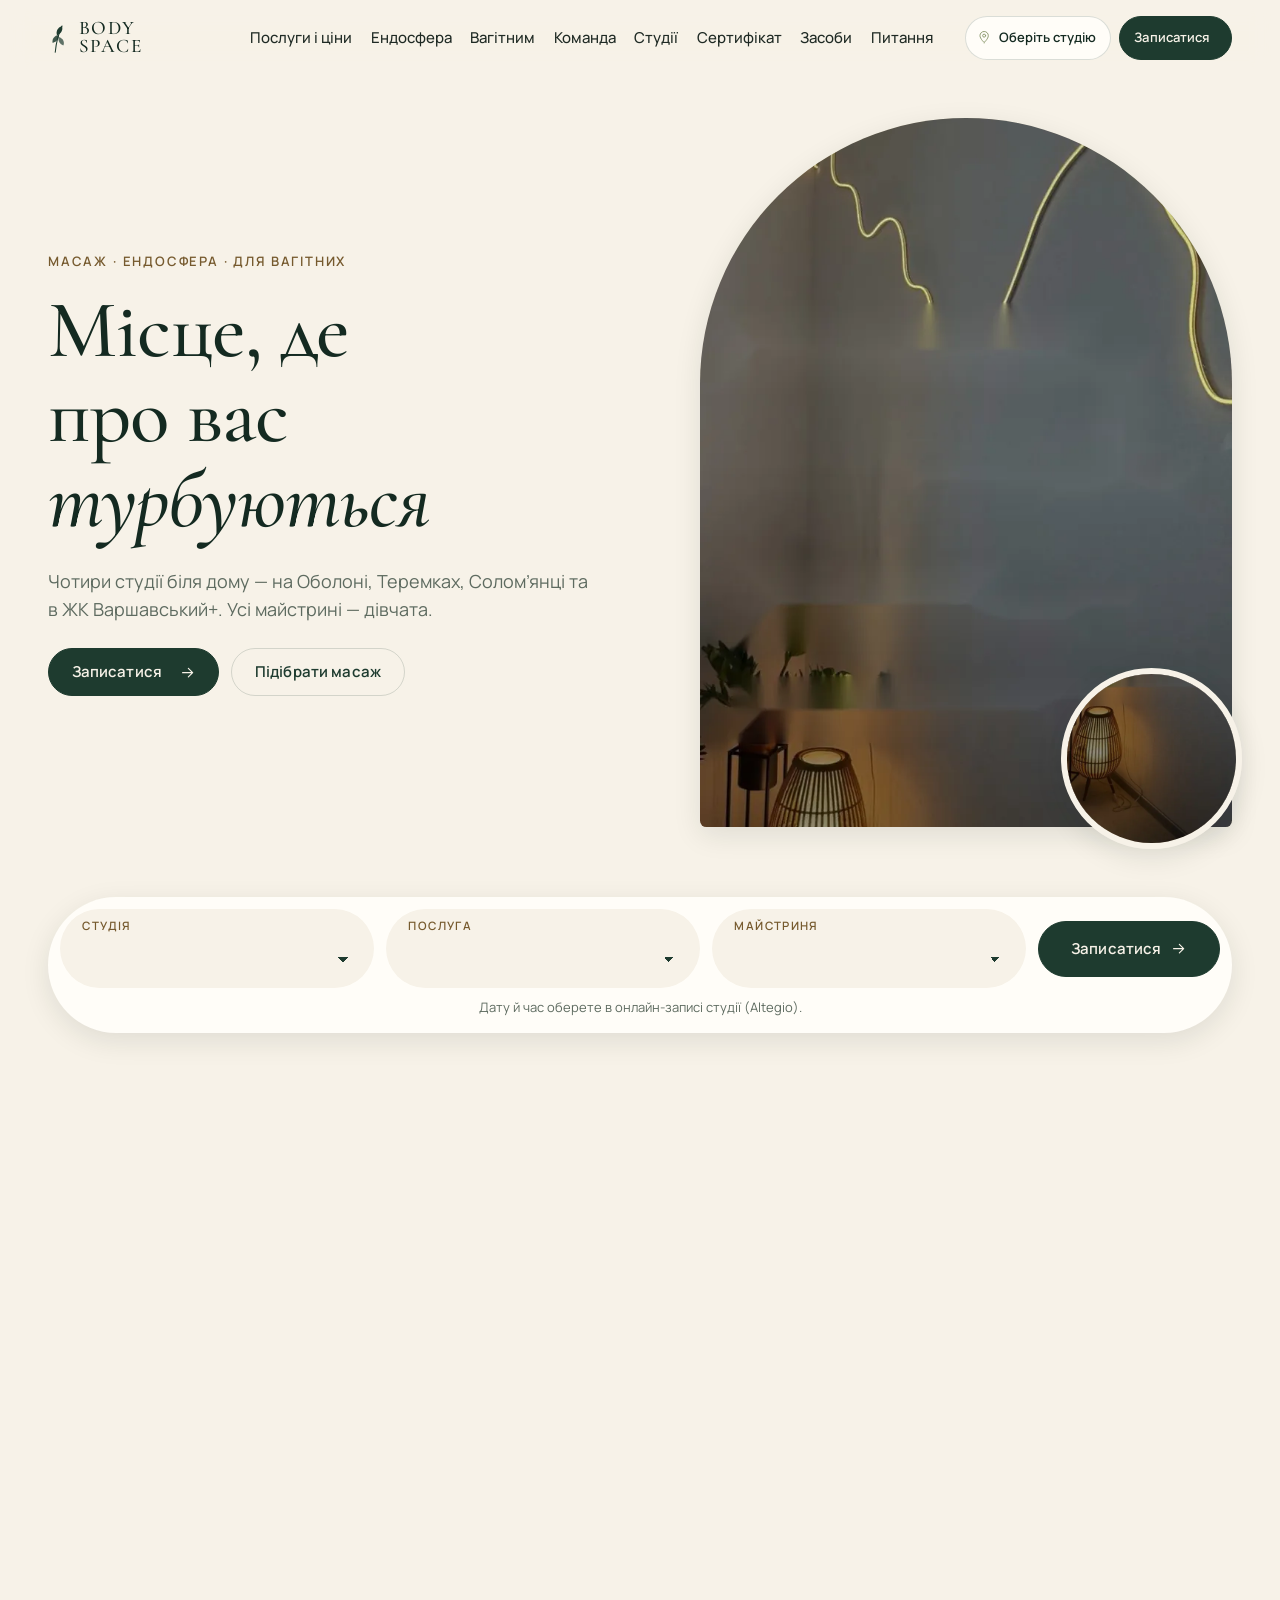
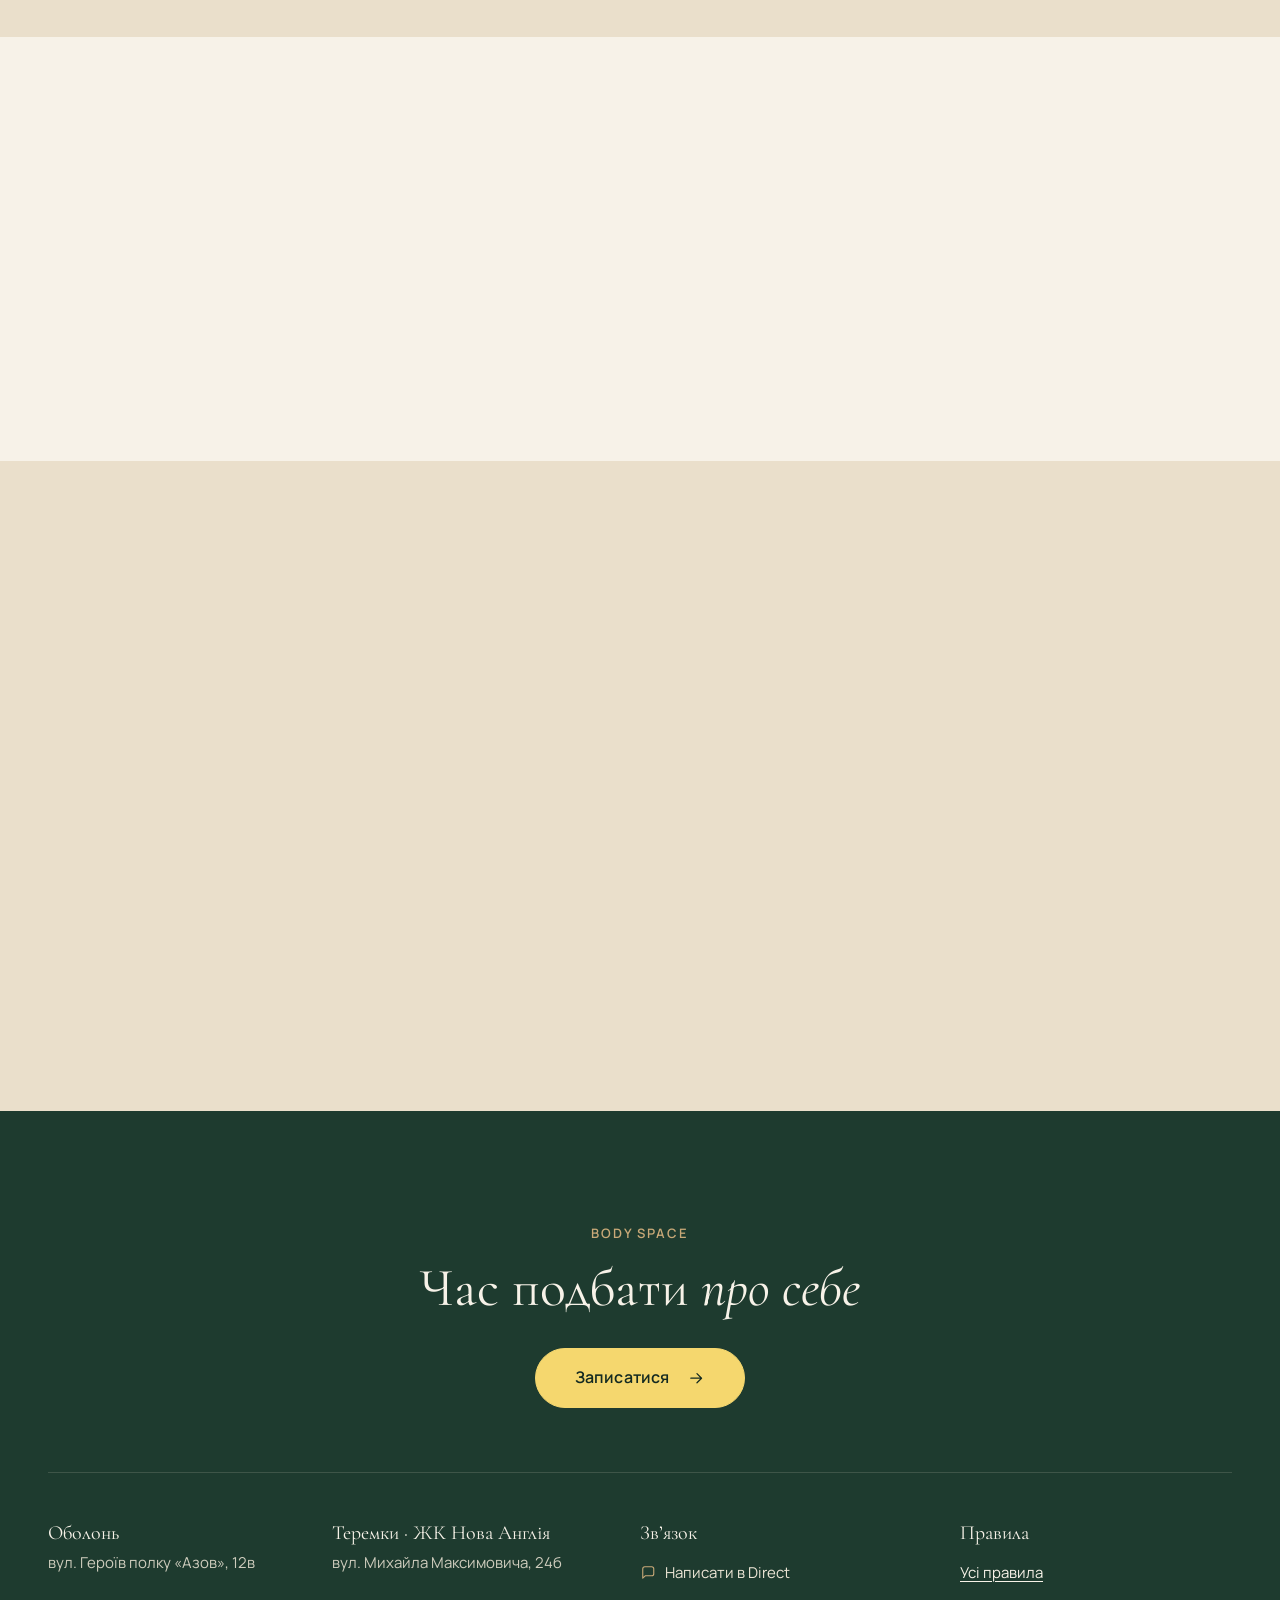
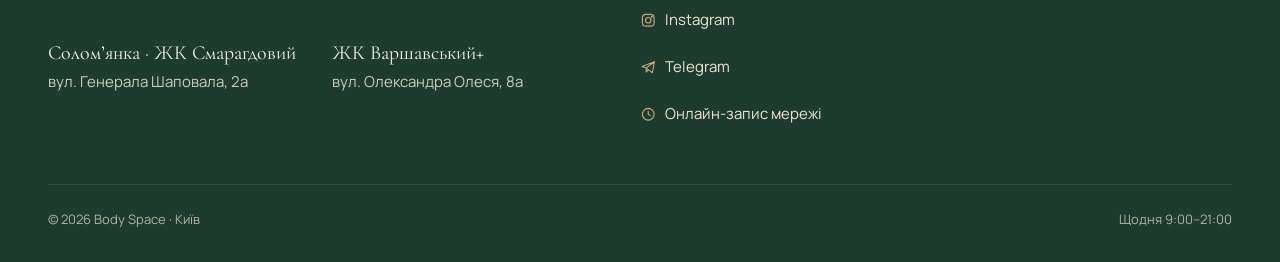
==== commit fa29f065: "Видалено згадки про оцінки в Google Maps - Видалено таблицю рейтингів з Google Maps на головній стор" ====
--- a/index.html
+++ b/index.html
@@ -137,7 +137,6 @@
           <img src="assets/img/studio-neon-wall.webp" srcset="assets/img/studio-neon-wall.webp 1x, assets/img/studio-neon-wall@2x.webp 2x"
                width="720" height="1280" alt="Жовта неонова лінія на стіні студії Body Space і плетений світильник" fetchpriority="high">
         </div>
-        <a class="rating-pill hero__rating js-rating" href="studii.html">Відгуки в Google</a>
         <div class="hero__lamp frame-circle">
           <img src="assets/img/studio-lamp.webp" srcset="assets/img/studio-lamp.webp 1x, assets/img/studio-lamp@2x.webp 2x"
                width="720" height="456" alt="Теплий плетений світильник у кабінеті">
--- a/assets/css/components.css
+++ b/assets/css/components.css
@@ -169,9 +169,6 @@
   background: var(--white); box-shadow: var(--shadow-sm);
   font-size: var(--fs-xs); font-weight: 600; color: var(--forest-deep); text-decoration: none;
 }
-.rating-pill .stars { color: var(--sand-ink); letter-spacing: 1px; font-size: .9rem; }
-.rating-pill b { font-family: var(--font-serif); font-size: 1.15rem; font-weight: 600; }
-.g-badge { display: grid; place-items: center; width: 26px; height: 26px; border-radius: 50%; background: var(--cream); font-family: var(--font-serif); font-weight: 600; color: var(--forest); }
 
 .status { display: inline-flex; align-items: center; gap: .45rem; font-size: var(--fs-xs); font-weight: 600; color: var(--forest); }
 .status::before { content: ""; width: 8px; height: 8px; border-radius: 50%; background: #3F8F5A; box-shadow: 0 0 0 4px rgba(63, 143, 90, .15); }
--- a/assets/css/pages.css
+++ b/assets/css/pages.css
@@ -18,7 +18,6 @@
 .hero__arch { aspect-ratio: 3 / 4; box-shadow: var(--shadow-md); }
 .hero__arch { position: relative; }
 .hero__arch img { object-position: 50% 18%; }
-.hero__rating { position: absolute; left: -6px; bottom: 18%; z-index: 3; }
 .hero__lamp { position: absolute; right: -10px; bottom: -22px; width: 34%; border: 6px solid var(--cream); box-shadow: var(--shadow-md); }
 .hero__lamp img { object-position: 30% 60%; }
 
@@ -29,7 +28,6 @@
 @media (min-width: 1100px) {
   .hero__grid { grid-template-columns: 1.05fr .95fr; }
   .hero__media { width: min(100%, 540px); }
-  .hero__rating { left: -48px; }
 }
 
 /* Рядок швидкого запису */
@@ -102,8 +100,6 @@
 .studio-card__addr { margin-top: var(--s-3); font-weight: 600; }
 .studio-card__landmark { margin-top: .15rem; }
 .studio-card__meta { display: flex; flex-wrap: wrap; gap: .3rem .9rem; margin-top: var(--s-3); }
-.studio-card__rating { font-size: var(--fs-xs); color: var(--muted); }
-.studio-card__rating b { font-family: var(--font-serif); font-size: 1rem; color: var(--forest-deep); }
 .studio-card__actions { display: flex; flex-wrap: wrap; align-items: center; gap: var(--s-2) var(--s-4); margin-top: auto; padding-top: var(--s-5); }
 @media (min-width: 700px) { .studio-cards { grid-template-columns: 1fr 1fr; gap: var(--s-4); } }
 @media (min-width: 1100px) { .studio-cards { grid-template-columns: repeat(4, 1fr); } .studio-card__name { font-size: 1.75rem; } }
@@ -530,16 +526,8 @@
 .studio-sec__addr { margin-top: var(--s-4); font-weight: 600; font-size: var(--fs-md); }
 .studio-sec__hours { display: flex; flex-wrap: wrap; align-items: center; gap: .4rem .8rem; margin-top: var(--s-4); font-size: var(--fs-sm); }
 .studio-sec__hours .icon { color: var(--olive); }
-.studio-sec__rating { margin-top: var(--s-2); font-size: var(--fs-sm); color: var(--muted); }
-.studio-sec__rating b { font-family: var(--font-serif); font-size: 1.3rem; color: var(--forest-deep); }
 .studio-sec__how { margin-top: var(--s-5); padding: var(--s-4) var(--s-5); border-radius: var(--r-md); background: var(--white); font-size: var(--fs-sm); color: var(--muted); }
 .studio-sec__actions { display: flex; flex-wrap: wrap; align-items: center; gap: var(--s-3); margin-top: var(--s-5); }
-.studio-sec__map { border-radius: var(--r-lg); overflow: hidden; aspect-ratio: 4 / 3; background: var(--sage); box-shadow: var(--shadow-sm); }
-.map-facade { width: 100%; height: 100%; border: 0; display: grid; place-items: center; align-content: center; gap: .6rem; cursor: pointer;
-  background: var(--sage); color: var(--forest-deep); font-weight: 600; font-size: var(--fs-sm); }
-.map-facade .icon { width: 28px; height: 28px; color: var(--forest); }
-.map-facade:hover { background-color: #D3DBC3; }
-.studio-sec__map iframe { width: 100%; height: 100%; border: 0; display: block; filter: saturate(.75) sepia(.12); }
 .studio-sec__photos { display: grid; grid-template-columns: 1fr 1fr; gap: var(--s-3); margin-top: var(--s-3); }
 .studio-sec__photos > * { border-radius: var(--r-md); overflow: hidden; aspect-ratio: 4 / 3; min-height: 0; }
 .studio-sec__photos { grid-template-columns: 1fr; }
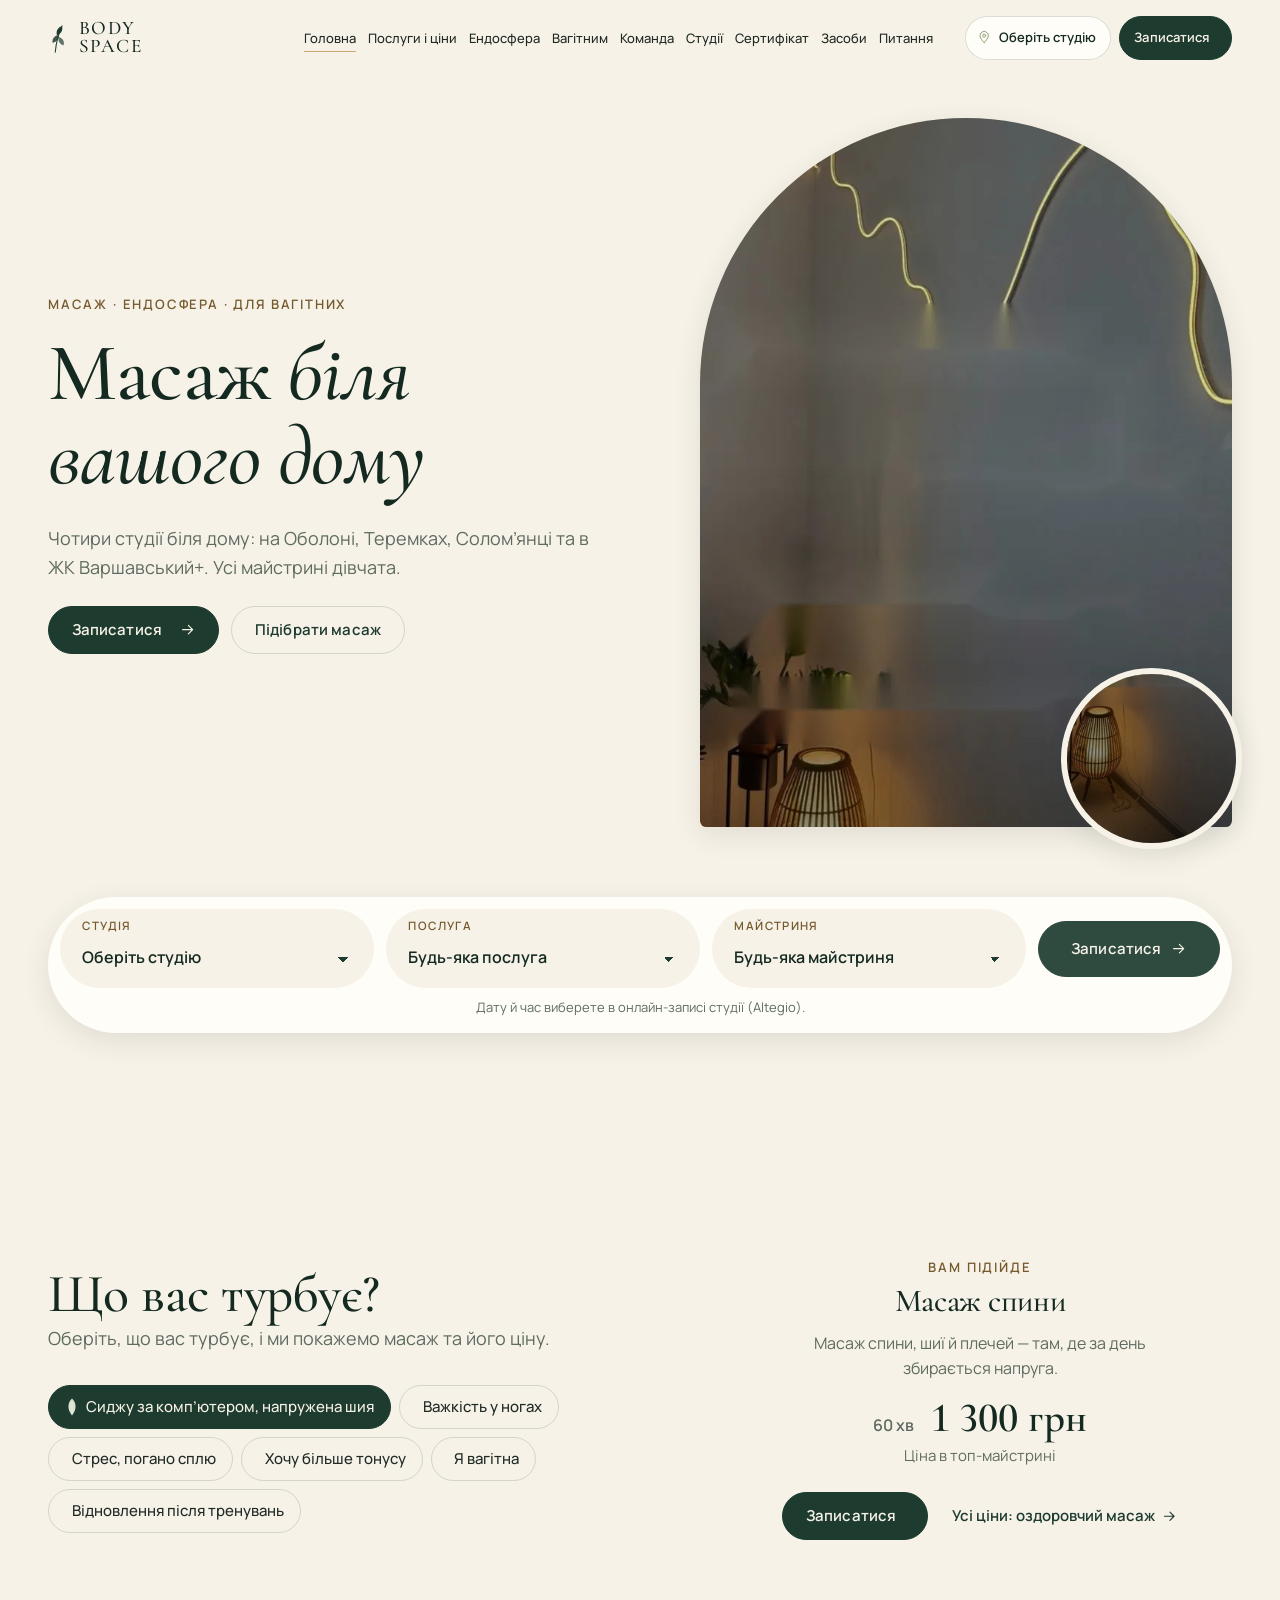
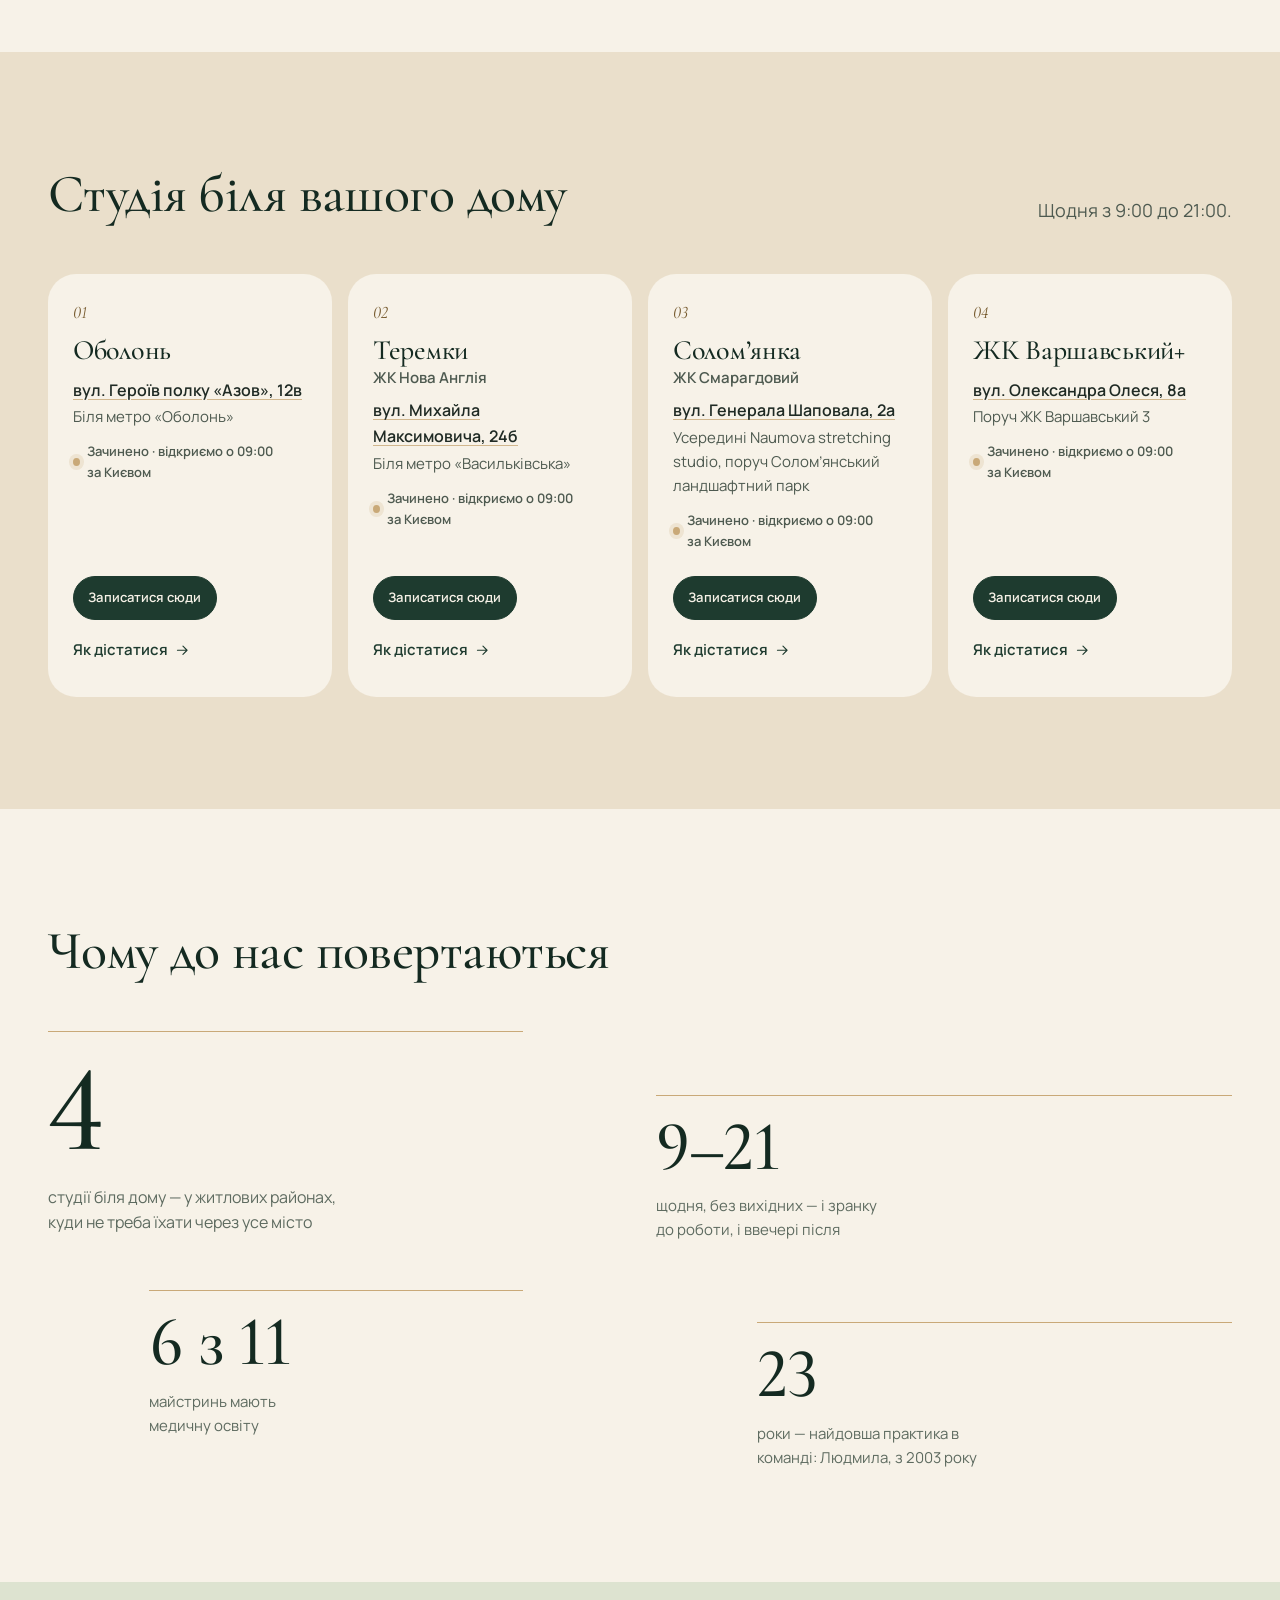
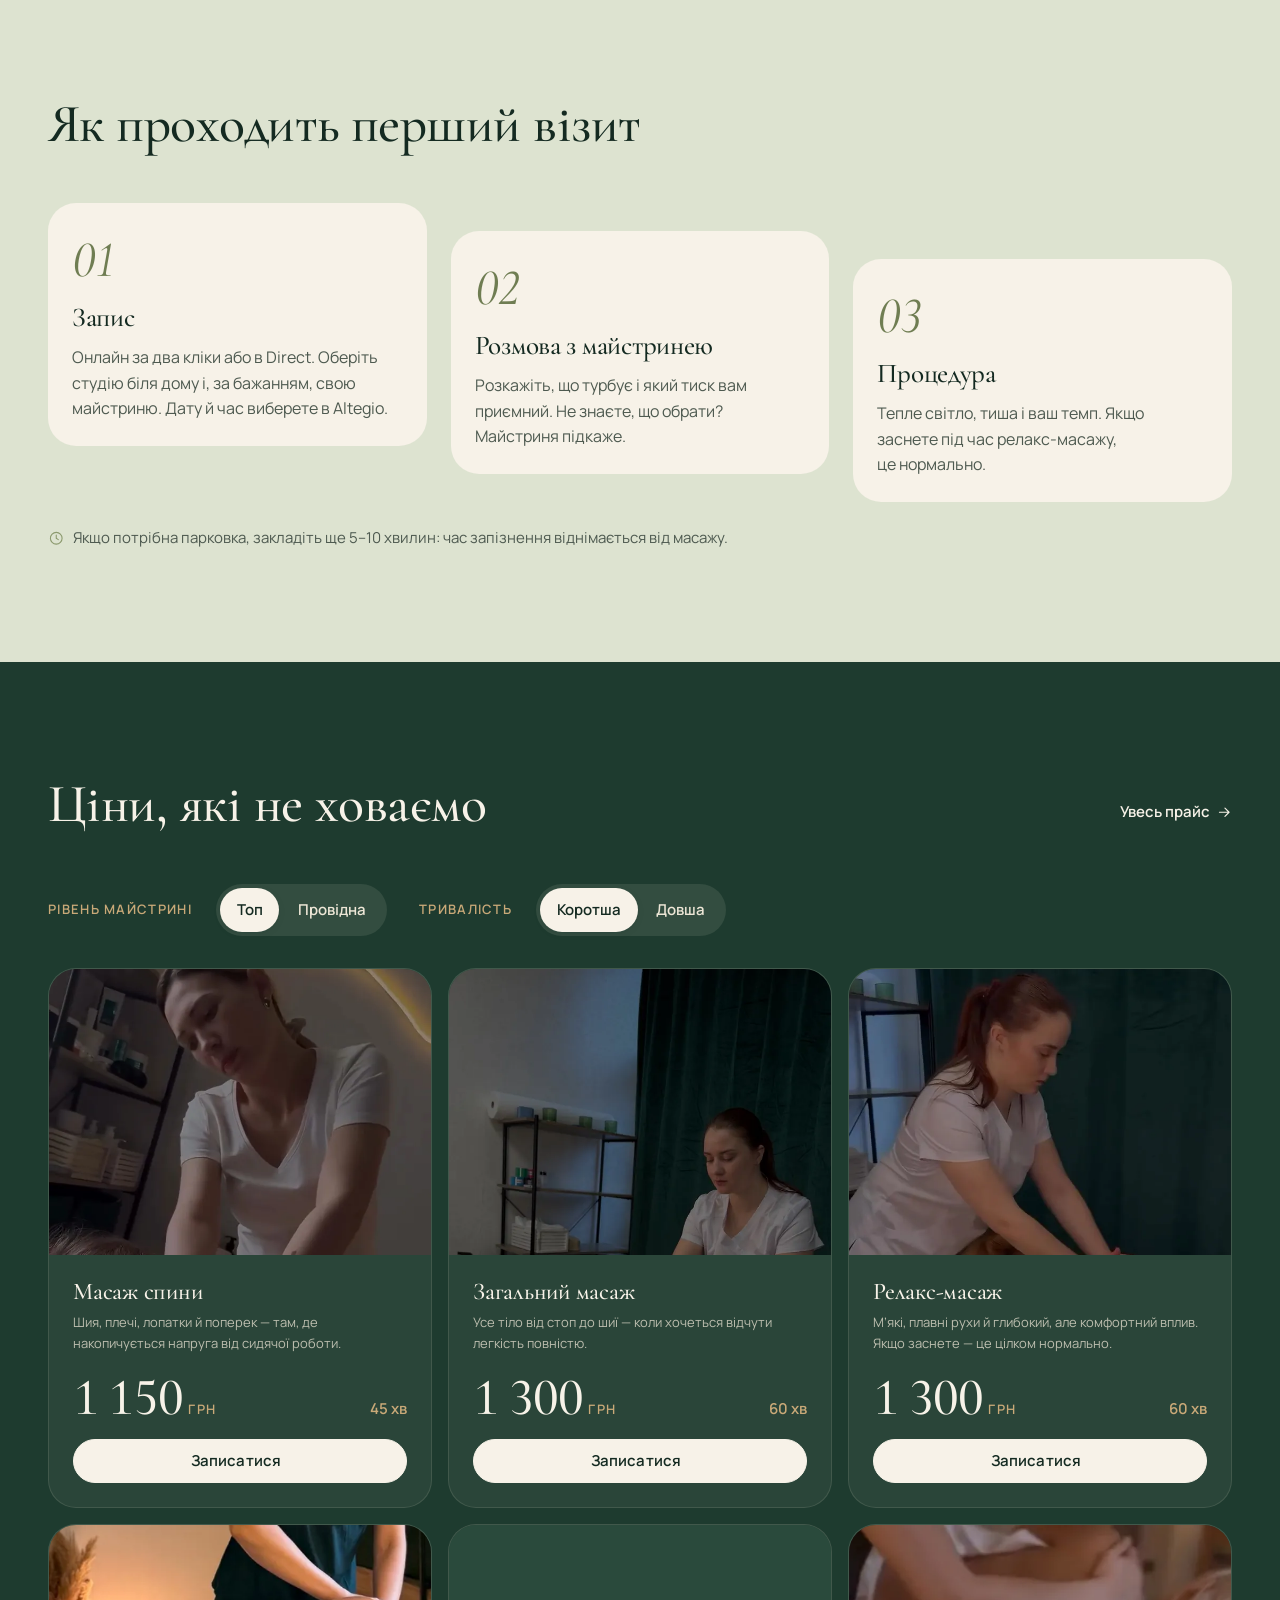
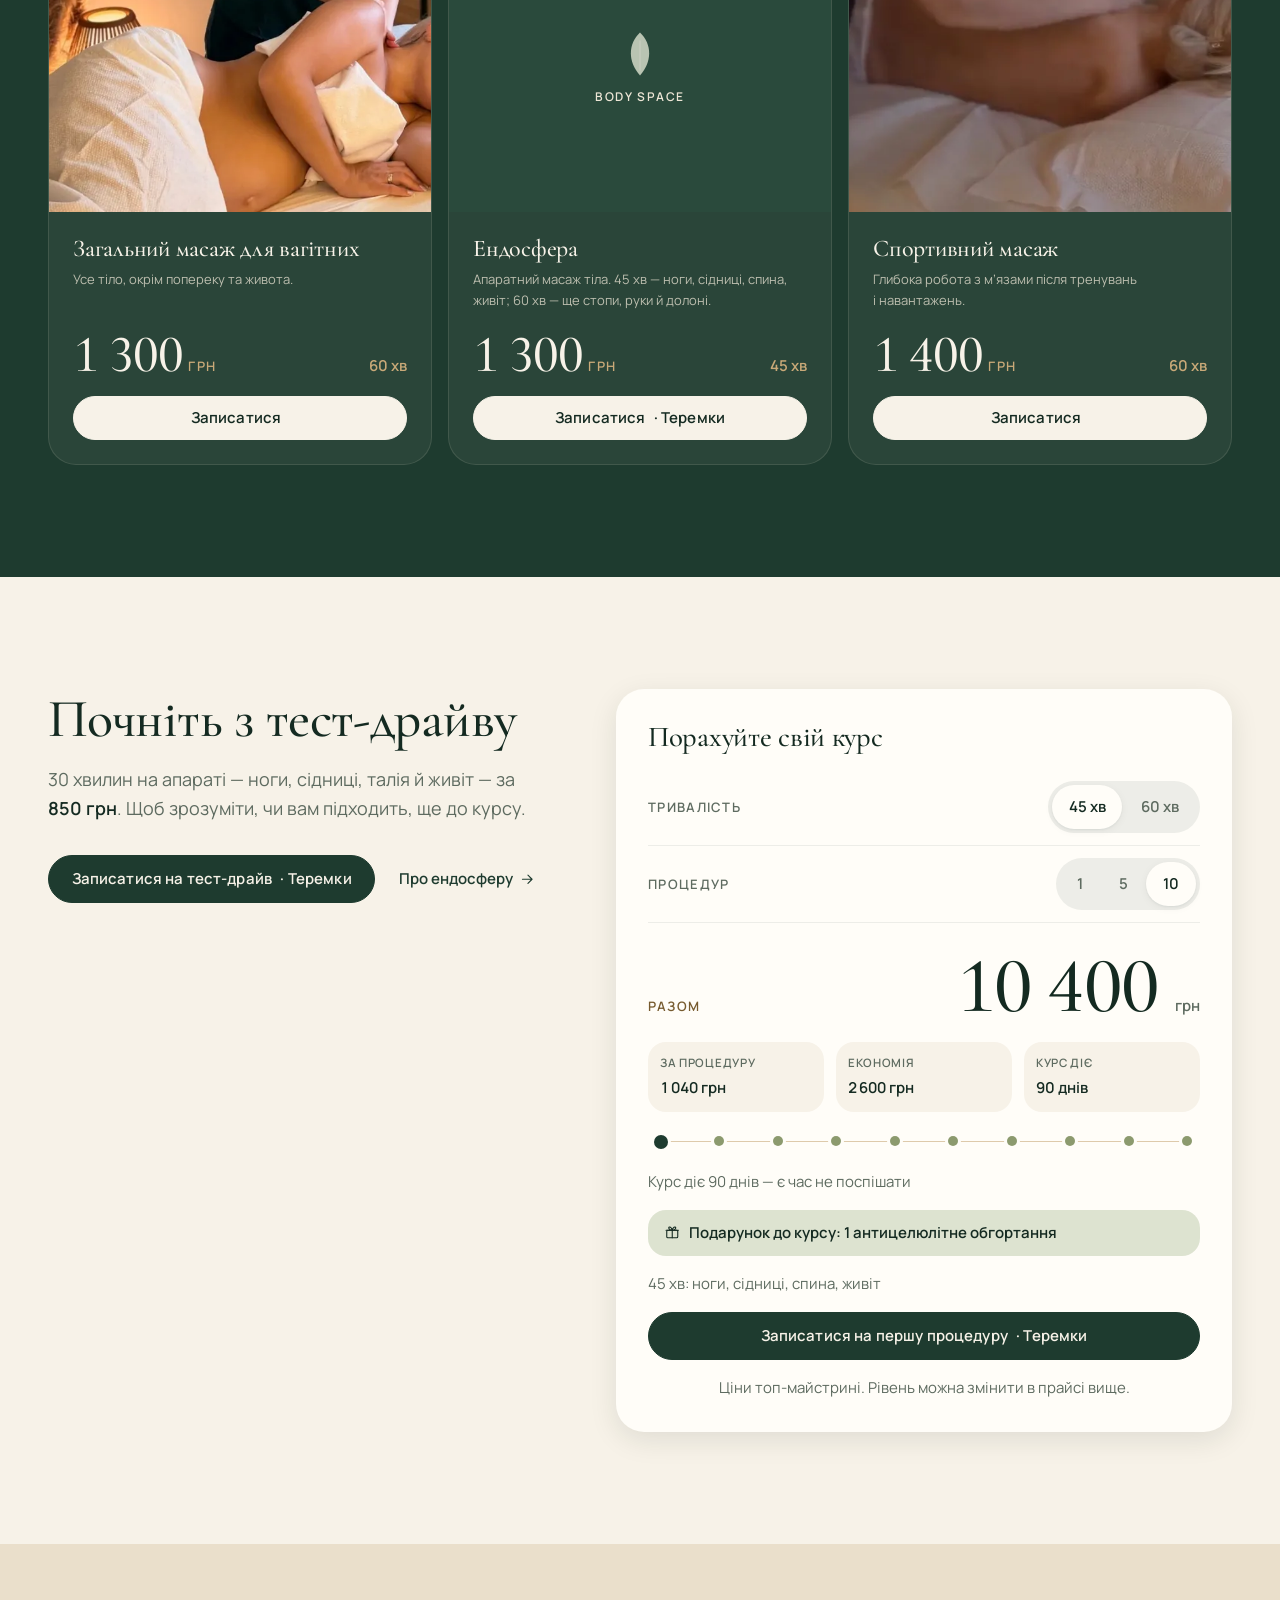
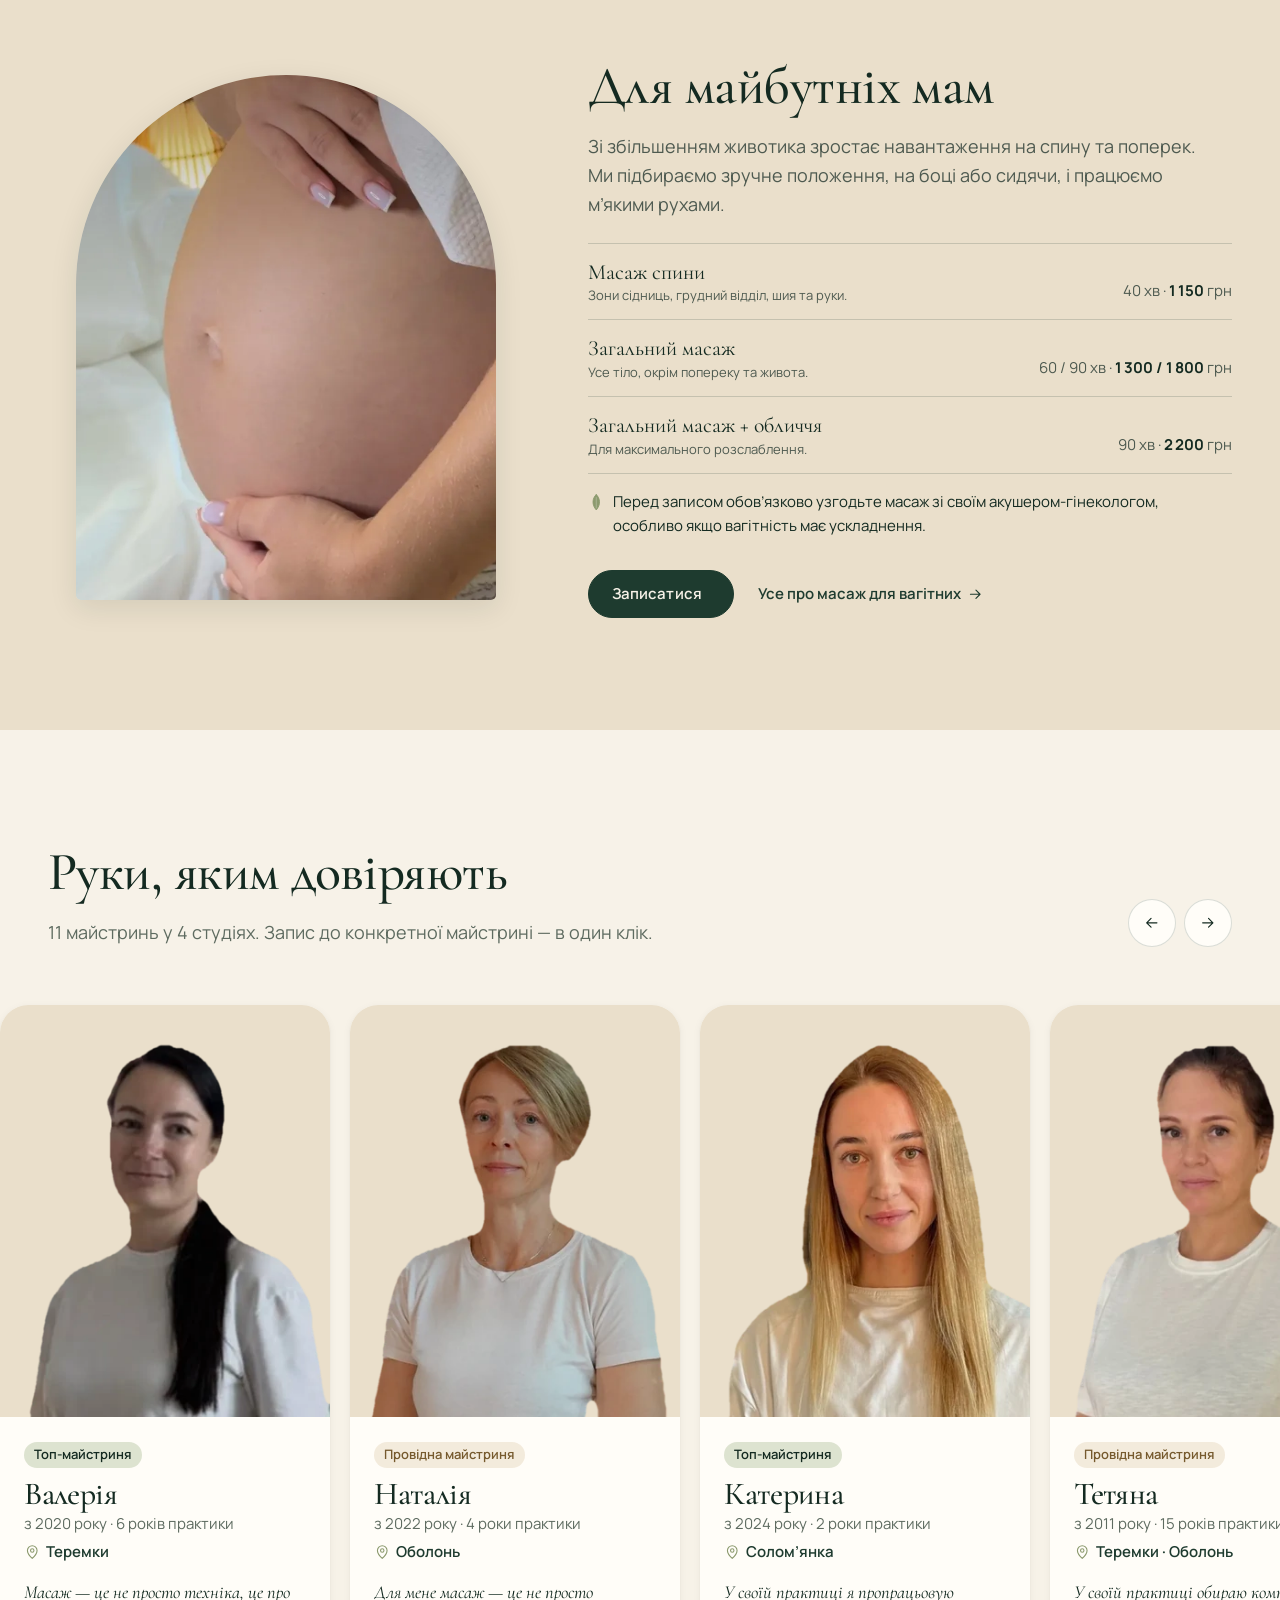
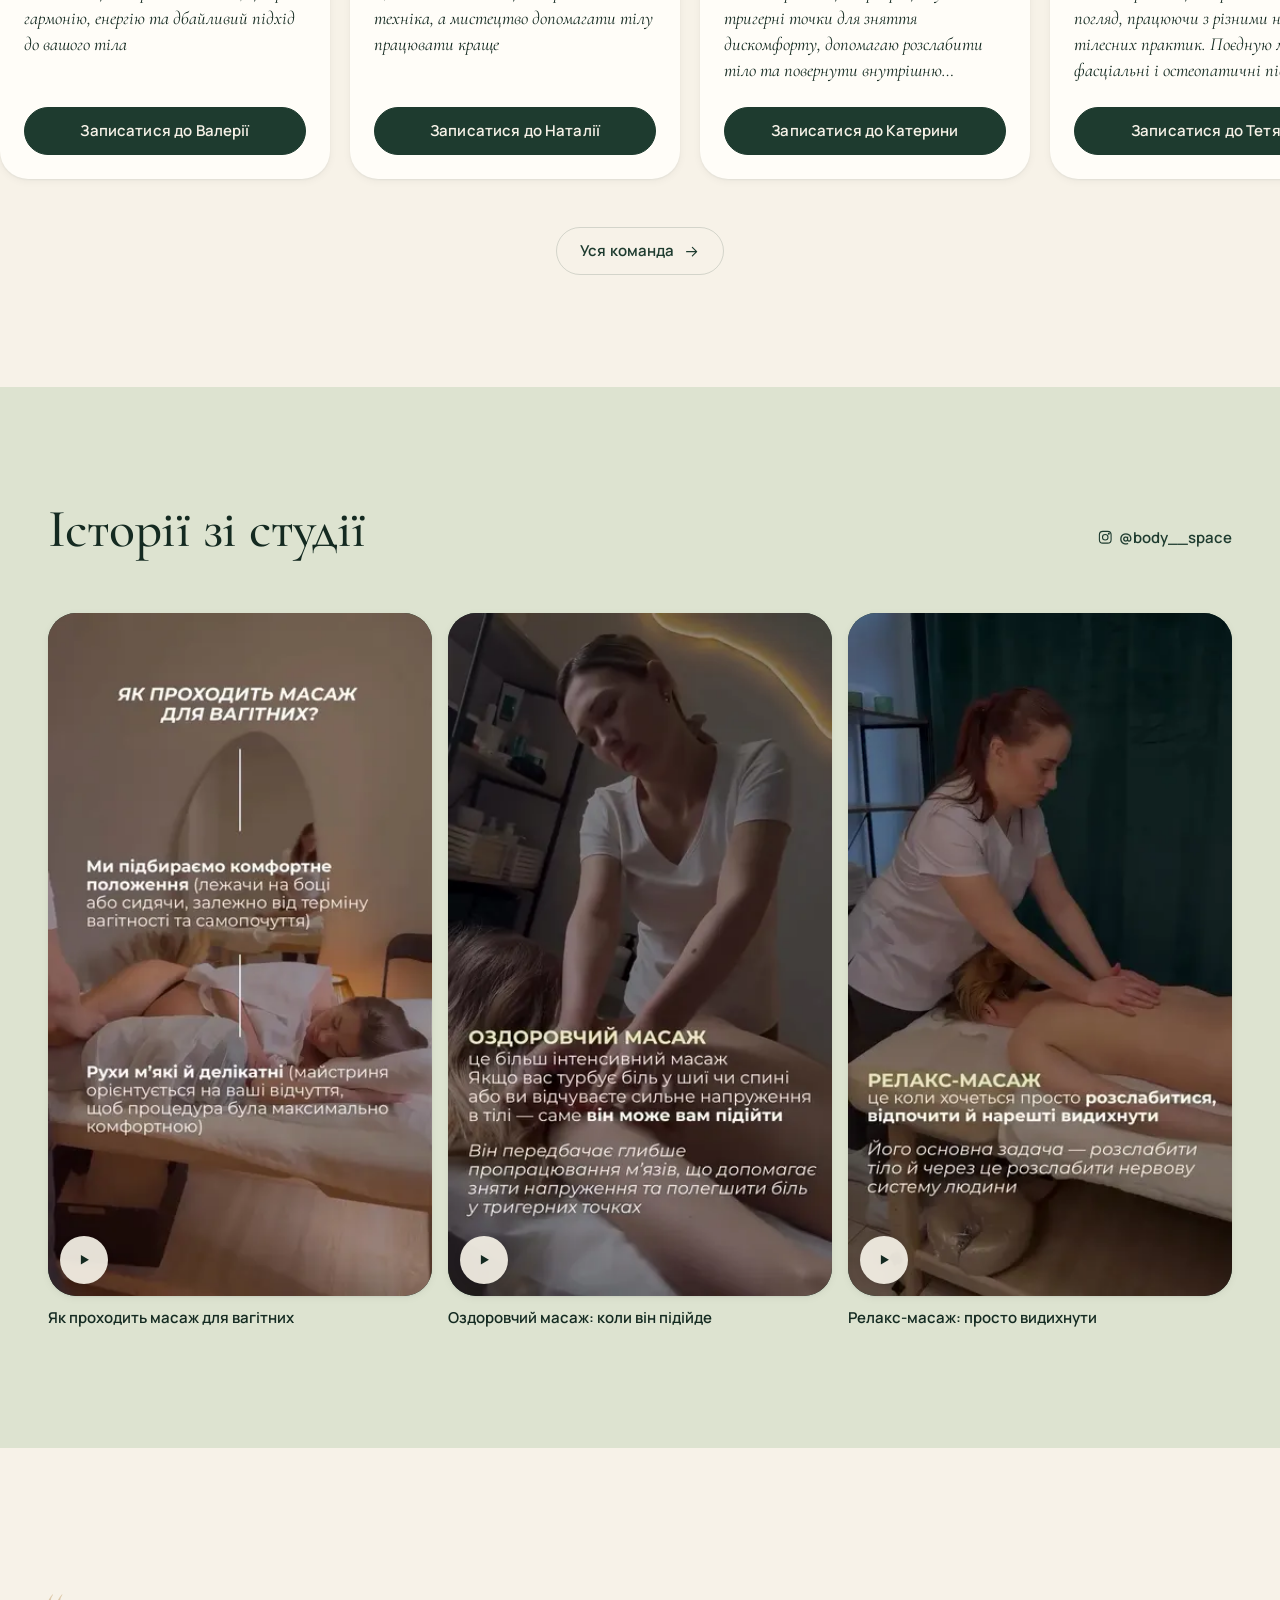
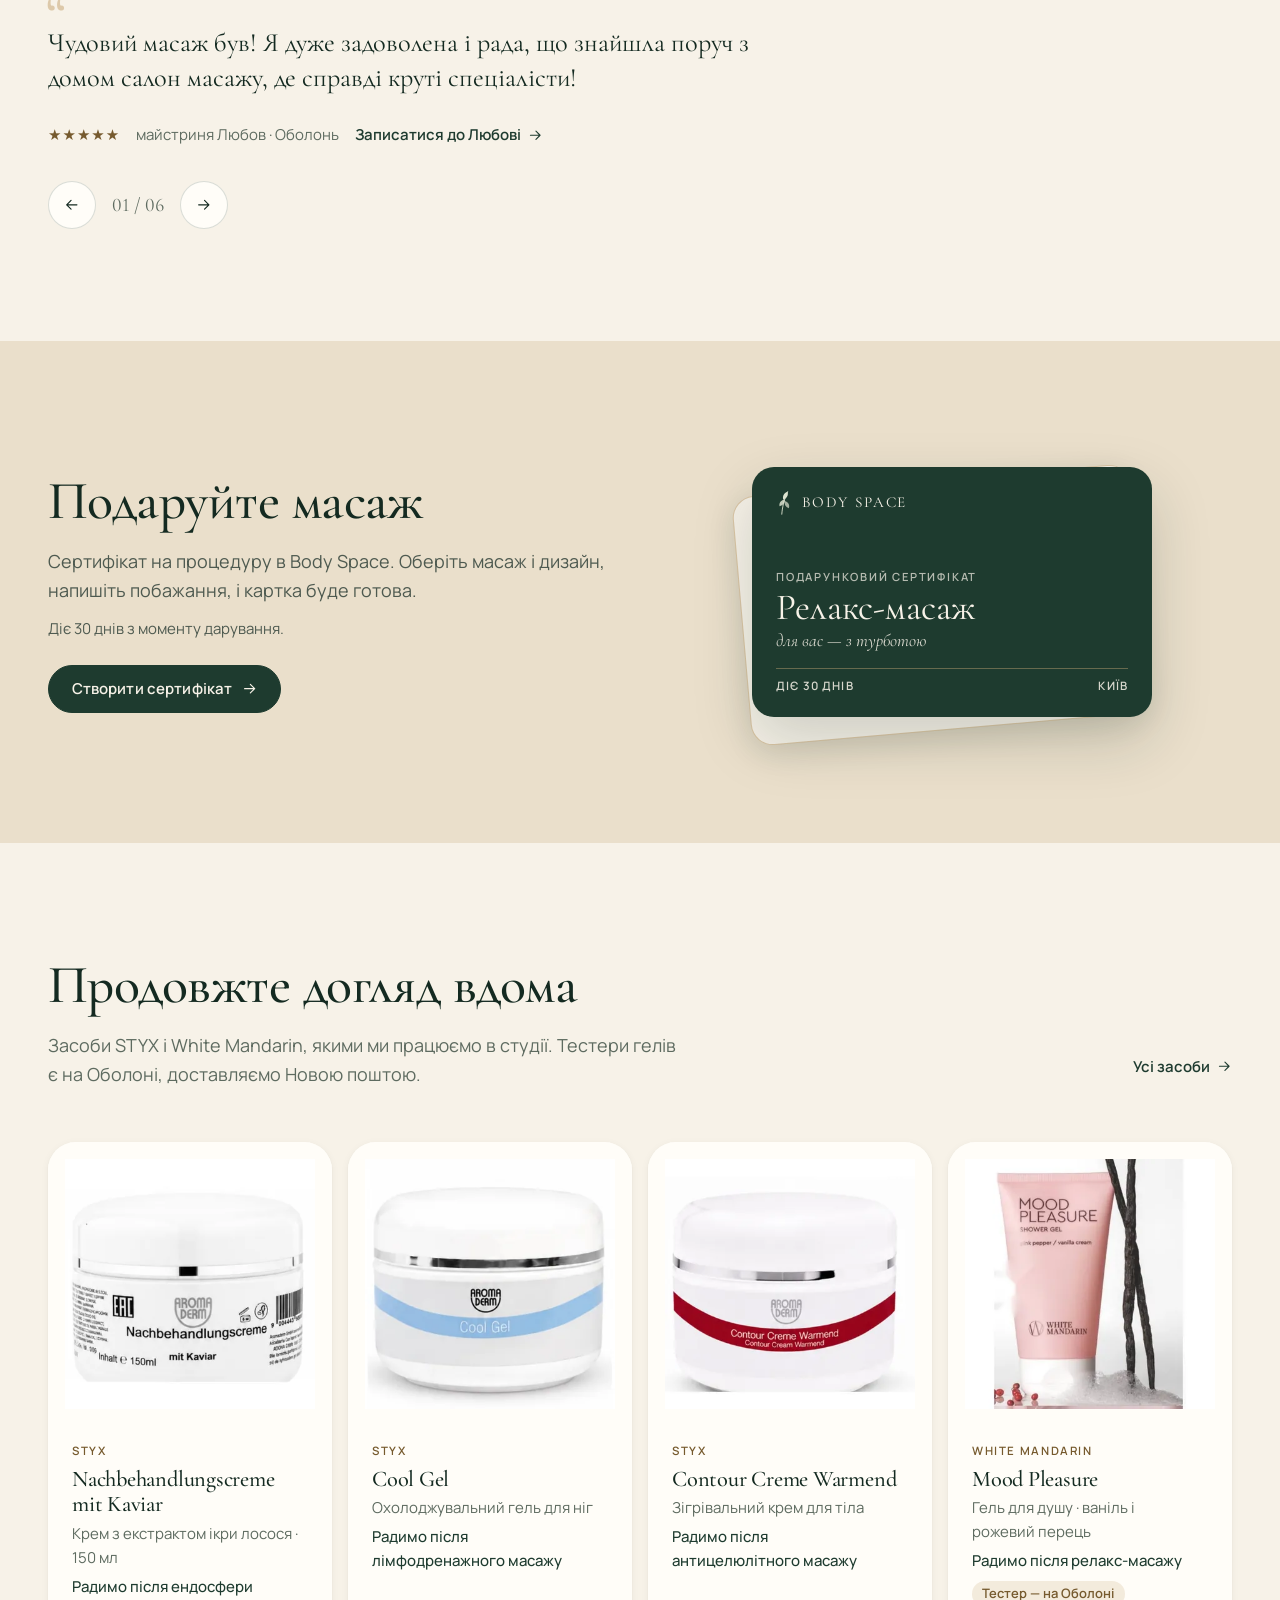
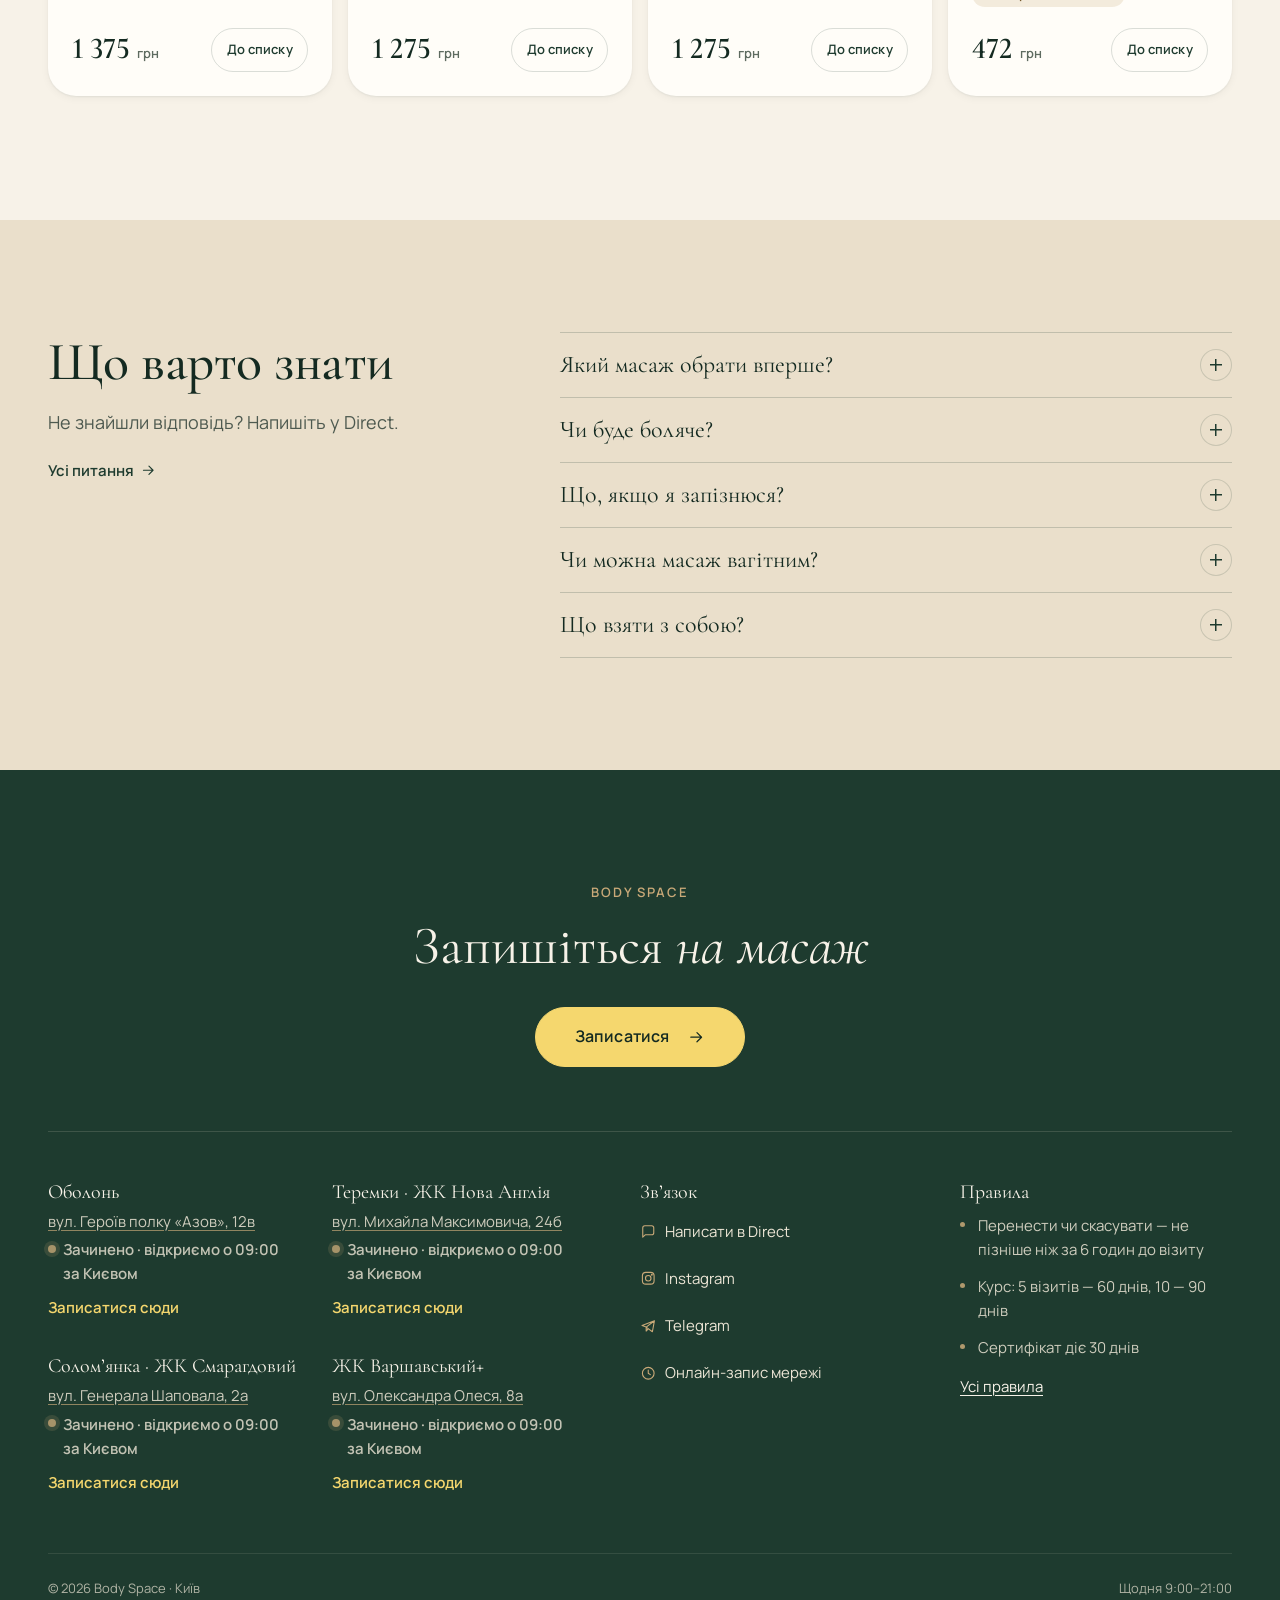
==== commit 4c9974ec: "Site polish: map links, simpler copy, FAQ without photos, sticky toggles on mobile, logo for link pr" ====
--- a/index.html
+++ b/index.html
@@ -10,19 +10,19 @@
   <meta property="og:type" content="website">
   <meta property="og:locale" content="uk_UA">
   <meta property="og:site_name" content="Body Space">
-  <meta property="og:title" content="Body Space — місце, де про вас турбуються">
+  <meta property="og:title" content="Body Space: масаж біля дому">
   <meta property="og:description" content="Масаж, ендосфера і масаж для вагітних у 4 студіях біля дому. Запис до своєї майстрині за 2 кліки.">
   <meta property="og:url" content="https://alinabeliever.github.io/body-space/">
-  <meta property="og:image" content="https://alinabeliever.github.io/body-space/assets/img/og-image-2.jpg">
+  <meta property="og:image" content="https://alinabeliever.github.io/body-space/assets/img/og-logo.jpg">
   <meta property="og:image:type" content="image/jpeg">
   <meta property="og:image:width" content="1200">
   <meta property="og:image:height" content="630">
-  <meta name="twitter:image" content="https://alinabeliever.github.io/body-space/assets/img/og-image-2.jpg">
+  <meta name="twitter:image" content="https://alinabeliever.github.io/body-space/assets/img/og-logo.jpg">
   <link rel="icon" href="assets/img/favicon.svg" type="image/svg+xml">
   <link rel="icon" href="assets/img/favicon-32.png" sizes="32x32" type="image/png">
   <link rel="apple-touch-icon" href="assets/img/apple-touch-icon.png">
   <meta name="twitter:card" content="summary_large_image">
-  <meta property="og:image:alt" content="Body Space — місце, де про вас турбуються">
+  <meta property="og:image:alt" content="Body Space: масаж біля дому">
   <link rel="preconnect" href="https://fonts.googleapis.com">
   <link rel="preconnect" href="https://fonts.gstatic.com" crossorigin>
   <!-- шрифти не блокують показ сторінки -->
@@ -35,7 +35,7 @@
   <link rel="stylesheet" href="assets/css/components.css">
   <link rel="stylesheet" href="assets/css/pages.css">
   <script>document.documentElement.classList.replace("no-js", "js");</script>
-  <script type="application/ld+json">{"@context": "https://schema.org", "@graph": [{"@type": "HealthAndBeautyBusiness", "@id": "https://alinabeliever.github.io/body-space/studii.html#obolon", "name": "Body Space — Оболонь", "url": "https://alinabeliever.github.io/body-space/studii.html#obolon", "image": "https://alinabeliever.github.io/body-space/assets/img/og-image-2.jpg", "address": {"@type": "PostalAddress", "streetAddress": "вул. Героїв полку «Азов», 12в", "addressLocality": "Київ", "addressCountry": "UA"}, "openingHoursSpecification": {"@type": "OpeningHoursSpecification", "dayOfWeek": ["Monday", "Tuesday", "Wednesday", "Thursday", "Friday", "Saturday", "Sunday"], "opens": "09:00", "closes": "21:00"}, "sameAs": ["https://www.instagram.com/body__space/"], "geo": {"@type": "GeoCoordinates", "latitude": 50.504, "longitude": 30.4908}}, {"@type": "HealthAndBeautyBusiness", "@id": "https://alinabeliever.github.io/body-space/studii.html#teremky", "name": "Body Space — Теремки, ЖК Нова Англія", "url": "https://alinabeliever.github.io/body-space/studii.html#teremky", "image": "https://alinabeliever.github.io/body-space/assets/img/og-image-2.jpg", "address": {"@type": "PostalAddress", "streetAddress": "вул. Михайла Максимовича, 24б", "addressLocality": "Київ", "addressCountry": "UA"}, "openingHoursSpecification": {"@type": "OpeningHoursSpecification", "dayOfWeek": ["Monday", "Tuesday", "Wednesday", "Thursday", "Friday", "Saturday", "Sunday"], "opens": "09:00", "closes": "21:00"}, "sameAs": ["https://www.instagram.com/body__space/"], "geo": {"@type": "GeoCoordinates", "latitude": 50.3935, "longitude": 30.4743}}, {"@type": "HealthAndBeautyBusiness", "@id": "https://alinabeliever.github.io/body-space/studii.html#solomianka", "name": "Body Space — Солом’янка, ЖК Смарагдовий", "url": "https://alinabeliever.github.io/body-space/studii.html#solomianka", "image": "https://alinabeliever.github.io/body-space/assets/img/og-image-2.jpg", "address": {"@type": "PostalAddress", "streetAddress": "вул. Генерала Шаповала, 2а", "addressLocality": "Київ", "addressCountry": "UA"}, "openingHoursSpecification": {"@type": "OpeningHoursSpecification", "dayOfWeek": ["Monday", "Tuesday", "Wednesday", "Thursday", "Friday", "Saturday", "Sunday"], "opens": "09:00", "closes": "21:00"}, "sameAs": ["https://www.instagram.com/body__space/"], "geo": {"@type": "GeoCoordinates", "latitude": 50.4306, "longitude": 30.4832}}, {"@type": "HealthAndBeautyBusiness", "@id": "https://alinabeliever.github.io/body-space/studii.html#varshavskyi", "name": "Body Space — ЖК Варшавський+", "url": "https://alinabeliever.github.io/body-space/studii.html#varshavskyi", "image": "https://alinabeliever.github.io/body-space/assets/img/og-image-2.jpg", "address": {"@type": "PostalAddress", "streetAddress": "вул. Олександра Олеся, 8а", "addressLocality": "Київ", "addressCountry": "UA"}, "openingHoursSpecification": {"@type": "OpeningHoursSpecification", "dayOfWeek": ["Monday", "Tuesday", "Wednesday", "Thursday", "Friday", "Saturday", "Sunday"], "opens": "09:00", "closes": "21:00"}, "sameAs": ["https://www.instagram.com/body__space/"]}]}</script>
+  <script type="application/ld+json">{"@context": "https://schema.org", "@graph": [{"@type": "HealthAndBeautyBusiness", "@id": "https://alinabeliever.github.io/body-space/studii.html#obolon", "name": "Body Space — Оболонь", "url": "https://alinabeliever.github.io/body-space/studii.html#obolon", "image": "https://alinabeliever.github.io/body-space/assets/img/og-logo.jpg", "address": {"@type": "PostalAddress", "streetAddress": "вул. Героїв полку «Азов», 12в", "addressLocality": "Київ", "addressCountry": "UA"}, "openingHoursSpecification": {"@type": "OpeningHoursSpecification", "dayOfWeek": ["Monday", "Tuesday", "Wednesday", "Thursday", "Friday", "Saturday", "Sunday"], "opens": "09:00", "closes": "21:00"}, "sameAs": ["https://www.instagram.com/body__space/"], "geo": {"@type": "GeoCoordinates", "latitude": 50.504, "longitude": 30.4908}}, {"@type": "HealthAndBeautyBusiness", "@id": "https://alinabeliever.github.io/body-space/studii.html#teremky", "name": "Body Space — Теремки, ЖК Нова Англія", "url": "https://alinabeliever.github.io/body-space/studii.html#teremky", "image": "https://alinabeliever.github.io/body-space/assets/img/og-logo.jpg", "address": {"@type": "PostalAddress", "streetAddress": "вул. Михайла Максимовича, 24б", "addressLocality": "Київ", "addressCountry": "UA"}, "openingHoursSpecification": {"@type": "OpeningHoursSpecification", "dayOfWeek": ["Monday", "Tuesday", "Wednesday", "Thursday", "Friday", "Saturday", "Sunday"], "opens": "09:00", "closes": "21:00"}, "sameAs": ["https://www.instagram.com/body__space/"], "geo": {"@type": "GeoCoordinates", "latitude": 50.3935, "longitude": 30.4743}}, {"@type": "HealthAndBeautyBusiness", "@id": "https://alinabeliever.github.io/body-space/studii.html#solomianka", "name": "Body Space — Солом’янка, ЖК Смарагдовий", "url": "https://alinabeliever.github.io/body-space/studii.html#solomianka", "image": "https://alinabeliever.github.io/body-space/assets/img/og-logo.jpg", "address": {"@type": "PostalAddress", "streetAddress": "вул. Генерала Шаповала, 2а", "addressLocality": "Київ", "addressCountry": "UA"}, "openingHoursSpecification": {"@type": "OpeningHoursSpecification", "dayOfWeek": ["Monday", "Tuesday", "Wednesday", "Thursday", "Friday", "Saturday", "Sunday"], "opens": "09:00", "closes": "21:00"}, "sameAs": ["https://www.instagram.com/body__space/"], "geo": {"@type": "GeoCoordinates", "latitude": 50.4306, "longitude": 30.4832}}, {"@type": "HealthAndBeautyBusiness", "@id": "https://alinabeliever.github.io/body-space/studii.html#varshavskyi", "name": "Body Space — ЖК Варшавський+", "url": "https://alinabeliever.github.io/body-space/studii.html#varshavskyi", "image": "https://alinabeliever.github.io/body-space/assets/img/og-logo.jpg", "address": {"@type": "PostalAddress", "streetAddress": "вул. Олександра Олеся, 8а", "addressLocality": "Київ", "addressCountry": "UA"}, "openingHoursSpecification": {"@type": "OpeningHoursSpecification", "dayOfWeek": ["Monday", "Tuesday", "Wednesday", "Thursday", "Friday", "Saturday", "Sunday"], "opens": "09:00", "closes": "21:00"}, "sameAs": ["https://www.instagram.com/body__space/"]}]}</script>
 </head>
 <body data-page="home">
 <!-- Набір іконок (SVG-спрайт) -->
@@ -69,6 +69,7 @@
     </a>
     <nav class="nav" aria-label="Головне меню">
       <ul>
+        <li><a href="index.html">Головна</a></li>
         <li><a href="poslugy.html">Послуги і ціни</a></li>
         <li><a href="endosfera.html">Ендосфера</a></li>
         <li><a href="vagitnym.html">Вагітним</a></li>
@@ -98,6 +99,7 @@
     <button class="close-btn js-menu-close" type="button" aria-label="Закрити меню"><svg class="icon" aria-hidden="true"><use href="#i-close"/></svg></button>
   </div>
   <ul>
+    <li><a class="mobile-menu__link" href="index.html">Головна</a></li>
     <li><a class="mobile-menu__link" href="poslugy.html">Послуги і ціни</a></li>
     <li><a class="mobile-menu__link" href="endosfera.html">Ендосфера</a></li>
     <li><a class="mobile-menu__link" href="vagitnym.html">Вагітним</a></li>
@@ -123,8 +125,8 @@
     <div class="container hero__grid">
       <div class="hero__text">
         <p class="eyebrow"><svg aria-hidden="true"><use href="#i-leaf"/></svg>Масаж · ендосфера · для вагітних</p>
-        <h1 id="hero-title">Місце, де про&nbsp;вас <em>турбуються</em></h1>
-        <p class="hero__lead">Чотири студії біля дому — на Оболоні, Теремках, Солом’янці та в ЖК Варшавський+. Усі майстрині — дівчата.</p>
+        <h1 id="hero-title">Масаж <em>біля вашого дому</em></h1>
+        <p class="hero__lead">Чотири студії біля дому: на Оболоні, Теремках, Солом’янці та в ЖК Варшавський+. Усі майстрині дівчата.</p>
         <div class="hero__actions">
           <a class="btn js-book" href="https://ig.me/m/body__space">Записатися<span class="js-book-studio"></span><svg class="icon" aria-hidden="true"><use href="#i-arrow"/></svg></a>
           <a class="btn btn--ghost js-quiz-open" href="#turbuie">Підібрати масаж</a>
@@ -160,7 +162,7 @@
           <select name="master" class="js-qb-master"></select>
         </label>
         <a class="btn quickbook__go js-qb-go" href="https://ig.me/m/body__space" target="_blank" rel="noopener">Записатися<svg class="icon" aria-hidden="true"><use href="#i-arrow"/></svg></a>
-        <p class="quickbook__note">Дату й час оберете в онлайн-записі студії (Altegio).</p>
+        <p class="quickbook__note">Дату й час виберете в онлайн-записі студії (Altegio).</p>
       </form>
     </div>
   </section>
@@ -171,11 +173,10 @@
       <div class="concerns__intro reveal">
         <p class="eyebrow"><svg aria-hidden="true"><use href="#i-leaf"/></svg>Підбір за один клік</p>
         <h2 id="concerns-title">Що вас <em>турбує?</em></h2>
-        <p class="lead">Оберіть відчуття — покажемо масаж, який підійде, і його ціну.</p>
+        <p class="lead">Оберіть, що вас турбує, і ми покажемо масаж та його ціну.</p>
         <div class="chips concerns__chips js-concerns" role="group" aria-label="Що вас турбує"></div>
       </div>
       <div class="concerns__result reveal" aria-live="polite">
-        <div class="concerns__photo frame-circle js-concern-photo"></div>
         <div class="concerns__card js-concern-card"></div>
       </div>
     </div>
@@ -186,10 +187,9 @@
     <div class="container">
       <div class="section-head section-head--split reveal">
         <div>
-          <p class="eyebrow"><svg aria-hidden="true"><use href="#i-leaf"/></svg>Біля дому</p>
           <h2 id="studios-title">Студія <em>біля</em> вашого дому</h2>
         </div>
-        <p class="muted">Щодня з 9:00 до 21:00, без вихідних.</p>
+        <p class="muted">Щодня з 9:00 до 21:00.</p>
       </div>
       <div class="studio-cards js-studio-cards"></div>
     </div>
@@ -217,17 +217,17 @@
         <li class="visit__step reveal">
           <span class="visit__num">01</span>
           <h3>Запис</h3>
-          <p>Онлайн за два кліки або в Direct. Оберіть студію біля дому і, якщо хочете, свою майстриню. Дату й час обираєте в Altegio.</p>
+          <p>Онлайн за два кліки або в Direct. Оберіть студію біля дому і, за бажанням, свою майстриню. Дату й час виберете в Altegio.</p>
         </li>
         <li class="visit__step reveal">
           <span class="visit__num">02</span>
           <h3>Розмова з майстринею</h3>
-          <p>Розкажіть, що турбує і який тиск вам приємний. Не знаєте, що обрати, — майстриня підкаже на місці.</p>
+          <p>Розкажіть, що турбує і який тиск вам приємний. Не знаєте, що обрати? Майстриня підкаже.</p>
         </li>
         <li class="visit__step reveal">
           <span class="visit__num">03</span>
           <h3>Процедура</h3>
-          <p>Тепле світло, тиша і ваш темп. Якщо під час релакс-масажу ви заснете — це цілком нормально.</p>
+          <p>Тепле світло, тиша і ваш темп. Якщо заснете під час релакс-масажу, це нормально.</p>
         </li>
       </ol>
       <p class="visit__note small muted reveal"><svg class="icon" aria-hidden="true"><use href="#i-clock"/></svg>Якщо потрібна парковка, закладіть ще 5–10&nbsp;хвилин: час запізнення віднімається від масажу.</p>
@@ -239,7 +239,6 @@
     <div class="container">
       <div class="section-head section-head--split reveal">
         <div>
-          <p class="eyebrow"><svg aria-hidden="true"><use href="#i-leaf"/></svg>Прайс</p>
           <h2 id="prices-title">Ціни, які <em>не ховаємо</em></h2>
         </div>
         <a class="link-arrow" href="poslugy.html">Увесь прайс<svg class="icon" aria-hidden="true"><use href="#i-arrow"/></svg></a>
@@ -259,9 +258,9 @@
             <button type="button" data-dur="1" aria-pressed="false">Довша</button>
           </div>
         </div>
-        <p class="prices__hint small">Топ-майстриня — ціна нижча, провідна — досвідченіша, ціна трохи вища. Якість масажу однаково висока.</p>
       </div>
       <div class="price-cards js-price-cards"></div>
+      <div class="prices__all"><a class="btn btn--cream" href="poslugy.html">Усі послуги<svg class="icon" aria-hidden="true"><use href="#i-arrow"/></svg></a></div>
     </div>
   </section>
 
@@ -309,9 +308,8 @@
         </div>
       </div>
       <div class="preg__text reveal">
-        <p class="eyebrow"><svg aria-hidden="true"><use href="#i-leaf"/></svg>Для вагітних</p>
         <h2 id="preg-title">Для майбутніх <em>мам</em></h2>
-        <p class="lead">Зі збільшенням животика зростає навантаження на спину та поперек. Ми підбираємо комфортне положення — лежачи на боці або сидячи — і працюємо м’якими, делікатними рухами.</p>
+        <p class="lead">Зі збільшенням животика зростає навантаження на спину та поперек. Ми підбираємо зручне положення, на боці або сидячи, і працюємо м’якими рухами.</p>
         <ul class="preg__list js-preg-list"></ul>
         <p class="preg__note small"><svg class="icon" aria-hidden="true"><use href="#i-leaf"/></svg><span class="js-preg-note"></span></p>
         <div class="preg__actions">
@@ -327,7 +325,6 @@
     <div class="container">
       <div class="section-head section-head--split reveal">
         <div>
-          <p class="eyebrow"><svg aria-hidden="true"><use href="#i-leaf"/></svg>Команда</p>
           <h2 id="masters-title">Руки, яким <em>довіряють</em></h2>
           <p class="js-masters-sub"></p>
         </div>
@@ -372,9 +369,8 @@
   <section class="section section--beige cert" aria-labelledby="cert-title">
     <div class="container cert__grid">
       <div class="cert__text reveal">
-        <p class="eyebrow"><svg aria-hidden="true"><use href="#i-gift"/></svg>Подарунок</p>
-        <h2 id="cert-title">Подаруйте <em>годину тиші</em></h2>
-        <p class="lead">Сертифікат на процедуру в Body Space. Оберіть масаж, дизайн і напишіть кілька теплих слів — картку побачите одразу.</p>
+        <h2 id="cert-title">Подаруйте <em>масаж</em></h2>
+        <p class="lead">Сертифікат на процедуру в Body Space. Оберіть масаж і дизайн, напишіть побажання, і картка буде готова.</p>
         <p class="small muted js-cert-terms"></p>
         <a class="btn" href="sertyfikat.html">Створити сертифікат<svg class="icon" aria-hidden="true"><use href="#i-arrow"/></svg></a>
       </div>
@@ -396,9 +392,8 @@
     <div class="container">
       <div class="section-head section-head--split reveal">
         <div>
-          <p class="eyebrow"><svg aria-hidden="true"><use href="#i-leaf"/></svg>Догляд вдома</p>
           <h2 id="shop-title">Продовжте догляд <em>вдома</em></h2>
-          <p>Засоби STYX і White Mandarin, якими користуються в студії. Тестери гелів — на Оболоні, доставка Новою поштою.</p>
+          <p>Засоби STYX і White Mandarin, якими ми працюємо в студії. Тестери гелів є на Оболоні, доставляємо Новою поштою.</p>
         </div>
         <a class="link-arrow" href="zasoby.html">Усі засоби<svg class="icon" aria-hidden="true"><use href="#i-arrow"/></svg></a>
       </div>
@@ -412,42 +407,41 @@
       <div class="section-head reveal">
         <p class="eyebrow"><svg aria-hidden="true"><use href="#i-leaf"/></svg>Перед візитом</p>
         <h2 id="faq-title">Що варто <em>знати</em></h2>
-        <p>Не знайшли відповідь — напишіть у Direct, допоможемо визначитися.</p>
+        <p>Не знайшли відповідь? Напишіть у Direct.</p>
         <a class="link-arrow" href="faq.html">Усі питання<svg class="icon" aria-hidden="true"><use href="#i-arrow"/></svg></a>
       </div>
       <div class="accordion reveal">
         <details>
-          <summary><span class="acc-thumb"><img src="assets/img/massage-relax-green.webp" width="720" height="800" loading="lazy" alt=""></span>Який масаж обрати вперше?</summary>
+          <summary>Який масаж обрати вперше?</summary>
           <div class="acc-body">
-            <p>Хочеться розслабитися та відпочити — релакс-масаж. Є напруження в м’язах, шиї чи спині — оздоровчий масаж: він інтенсивніший, з глибшим пропрацюванням м’язів.</p>
-            <p>Якщо не знаєте, що обрати, пишіть у Direct — допоможемо визначитися.</p>
+            <p>Хочете розслабитися: обирайте релакс-масаж. Болить спина чи шия: оздоровчий масаж, він глибший.</p>
+            <p>Не впевнені? Напишіть у Direct, підкажемо.</p>
           </div>
         </details>
         <details>
-          <summary><span class="acc-thumb"><img src="assets/img/massage-neon-healthy.webp" width="720" height="733" loading="lazy" alt=""></span>Чи буде боляче?</summary>
+          <summary>Чи буде боляче?</summary>
           <div class="acc-body">
-            <p>Ні, якщо ви цього не хочете. Майстриня орієнтується на ваші відчуття: скажіть, коли тиск завеликий, — і вона зробить м’якше. Оздоровчий масаж відчутніший за релакс, але має лишатися комфортним.</p>
+            <p>Ні. Скажіть майстрині, якщо тиск завеликий, і вона зробить м’якше. Оздоровчий масаж відчутніший за релакс, але має бути комфортним.</p>
           </div>
         </details>
         <details>
-          <summary><span class="acc-thumb"><img src="assets/img/studio-lamp.webp" width="720" height="456" loading="lazy" alt=""></span>Коли приходити і що, якщо я запізнюся?</summary>
+          <summary>Що, якщо я запізнюся?</summary>
           <div class="acc-body">
-            <p>Приходьте вчасно, а якщо потрібна парковка — закладіть ще 5–10 хвилин. Час запізнення віднімається від часу масажу.</p>
-            <p>Перенести чи скасувати запис можна не пізніше ніж за 6 годин до візиту. Повітряна тривога — виняток.</p>
+            <p>Час запізнення віднімається від масажу. Якщо треба шукати парковку, закладіть ще 5–10 хвилин.</p>
+            <p>Перенести або скасувати запис можна за 6 годин до візиту. Під час повітряної тривоги можна без обмежень.</p>
           </div>
         </details>
         <details>
-          <summary><span class="acc-thumb"><img src="assets/img/pregnancy-belly.webp" width="720" height="779" loading="lazy" alt=""></span>Чи можна масаж вагітним?</summary>
+          <summary>Чи можна масаж вагітним?</summary>
           <div class="acc-body">
-            <p>Так, у нас є масаж спини, загальний масаж і загальний масаж з обличчям для вагітних. Перед записом обов’язково погодьте масаж зі своїм акушером-гінекологом, особливо якщо вагітність має ускладнення.</p>
+            <p>Так. У нас є масаж спини, загальний масаж і загальний масаж з обличчям. Перед записом погодьте масаж з вашим лікарем, особливо якщо вагітність непроста.</p>
             <p><a href="vagitnym.html">Усе про масаж для вагітних</a></p>
           </div>
         </details>
         <details>
-          <summary><span class="acc-thumb"><span class="ph"><svg aria-hidden="true"><use href="#i-leaf"/></svg></span></span>Що взяти з собою?</summary>
+          <summary>Що взяти з собою?</summary>
           <div class="acc-body">
-            <p>Напишіть нам у Direct, на яку процедуру записалися, — підкажемо, що знадобиться саме вам.</p>
-            <!-- TODO власниця: що взяти й одягнути — точна відповідь -->
+            <p>Напишіть у Direct, на яку процедуру ви записані, і ми підкажемо, що знадобиться.</p>
           </div>
         </details>
       </div>
@@ -461,7 +455,7 @@
   <div class="container">
     <div class="footer__cta">
       <p class="eyebrow"><svg aria-hidden="true"><use href="#i-leaf"/></svg>Body Space</p>
-      <p class="footer__title">Час подбати <em>про себе</em></p>
+      <p class="footer__title">Запишіться <em>на масаж</em></p>
       <a class="btn btn--glow footer__book js-book" href="https://ig.me/m/body__space">Записатися<span class="js-book-studio"></span><svg class="icon" aria-hidden="true"><use href="#i-arrow"/></svg></a>
     </div>
     <div class="footer__grid">
--- a/assets/css/components.css
+++ b/assets/css/components.css
@@ -75,6 +75,7 @@
 .nav a::after { content: ""; position: absolute; left: 0; right: 100%; bottom: .2rem; height: 1px; background: var(--sand); transition: right var(--t-fast) var(--ease); }
 .nav a:hover::after, .nav a[aria-current="page"]::after { right: 0; }
 @media (min-width: 1100px) { .nav { display: block; margin-left: auto; } }
+@media (min-width: 1100px) and (max-width: 1299px) { .nav ul { gap: .75rem; } .nav a { font-size: .8125rem; } }
 
 .header-actions { display: flex; align-items: center; gap: var(--s-2); margin-left: auto; }
 @media (min-width: 1100px) { .header-actions { margin-left: var(--s-4); } }
--- a/assets/css/pages.css
+++ b/assets/css/pages.css
@@ -66,7 +66,6 @@
 .concerns__chips { margin-top: var(--s-6); }
 .concerns__chips .chip { flex: 1 1 auto; }
 .concerns__result { display: grid; gap: var(--s-5); justify-items: center; text-align: center; }
-.concerns__photo { width: min(78vw, 340px); box-shadow: 0 0 0 10px var(--cream), 0 0 0 11px rgba(201, 169, 120, .55), var(--shadow-md); }
 .xfade { position: relative; width: 100%; height: 100%; }
 .xfade__layer { position: absolute; inset: 0; opacity: 0; transition: opacity 400ms var(--ease); }
 .xfade__layer.is-on { opacity: 1; }
@@ -109,7 +108,7 @@
 .fact { min-width: 0; border-top: 1px solid var(--sand); padding-top: var(--s-4); }
 .fact__num { font-family: var(--font-serif); font-size: clamp(2.6rem, 2rem + 3vw, 5rem); line-height: 1; color: var(--forest-deep); font-weight: 500; letter-spacing: -.02em; white-space: nowrap; }
 .fact__text { margin-top: var(--s-3); color: var(--muted); font-size: var(--fs-sm); max-width: 26ch; }
-@media (max-width: 599px) { .fact:first-child { grid-column: 1 / -1; } .fact:first-child .fact__num { font-size: clamp(4.5rem, 3.5rem + 8vw, 6rem); } }
+@media (max-width: 599px) { .facts__grid { grid-template-columns: repeat(2, minmax(0, 1fr)); } .fact__num { font-size: clamp(2.4rem, 1.4rem + 7vw, 3.4rem); } }
 @media (min-width: 900px) {
   .facts__grid { grid-template-columns: repeat(12, minmax(0, 1fr)); gap: var(--s-7) var(--s-6); align-items: start; }
   .fact:nth-child(1) { grid-column: 1 / span 5; }
@@ -260,25 +259,25 @@
 .master-card__actions { margin-top: auto; padding-top: var(--s-5); display: grid; gap: var(--s-2); justify-items: center; }
 
 /* ---------- Історії ---------- */
-.stories__row { padding-block: 4px 8px; display: grid; grid-template-columns: repeat(4, minmax(150px, 1fr)); gap: var(--s-4); overflow-x: auto; scroll-snap-type: x mandatory; scrollbar-width: none; margin-inline: calc(var(--gutter) * -1); padding-inline: var(--gutter); overflow-y: hidden; overscroll-behavior-x: contain; }
+.stories__row { padding-block: 4px 8px; display: grid; grid-template-columns: repeat(3, minmax(150px, 1fr)); gap: var(--s-4); overflow-x: auto; scroll-snap-type: x mandatory; scrollbar-width: none; margin-inline: calc(var(--gutter) * -1); padding-inline: var(--gutter); overflow-y: hidden; overscroll-behavior-x: contain; }
 .stories__row::-webkit-scrollbar { display: none; }
 .story { margin: 0; scroll-snap-align: start; min-width: 0; }
 .story__media { position: relative; aspect-ratio: 9 / 16; border-radius: var(--r-lg); overflow: hidden; background: var(--forest); box-shadow: var(--shadow-sm); }
 .story__video { width: 100%; height: 100%; object-fit: cover; }
 .story__play { position: absolute; left: 12px; bottom: 12px; width: 48px; height: 48px; border-radius: 50%; border: 0; background: rgba(247, 242, 232, .92); color: var(--forest-deep); display: grid; place-items: center; box-shadow: var(--shadow-sm); }
 .story figcaption { margin-top: var(--s-3); font-size: var(--fs-sm); font-weight: 600; color: var(--forest-deep); line-height: 1.35; }
-@media (max-width: 767px) { .stories__row { grid-template-columns: repeat(4, 58vw); } }
+@media (max-width: 767px) { .stories__row { grid-template-columns: repeat(3, 58vw); } }
 
 /* ---------- Відгук у фокусі ---------- */
-.review-focus { max-width: 980px; }
-.review-focus__stage { min-height: 15rem; opacity: 0; transform: translateY(10px); transition: opacity 400ms var(--ease), transform 400ms var(--ease); }
+.review-focus { max-width: 720px; }
+.review-focus__stage { min-height: 9rem; opacity: 0; transform: translateY(10px); transition: opacity 400ms var(--ease), transform 400ms var(--ease); }
 .review-focus__stage.is-in { opacity: 1; transform: none; }
 .review-focus__fig { margin: 0; }
 .review-focus__fig blockquote { margin: 0; position: relative; }
-.review-focus__fig blockquote::before { content: "“"; position: absolute; left: -.05em; top: -.42em; font-family: var(--font-serif); font-size: 7rem; line-height: 1; color: var(--sand); opacity: .55; }
-.review-focus__fig blockquote p { font-family: var(--font-serif); font-size: clamp(1.55rem, 1.1rem + 1.9vw, 2.75rem); line-height: 1.25; color: var(--forest-deep); padding-top: 1.4rem; }
-.review-focus__fig figcaption { display: flex; flex-wrap: wrap; align-items: center; gap: .4rem var(--s-4); margin-top: var(--s-5); font-size: var(--fs-sm); color: var(--muted); }
-.review-focus__nav { display: flex; align-items: center; gap: var(--s-4); margin-top: var(--s-6); }
+.review-focus__fig blockquote::before { content: "“"; position: absolute; left: -.05em; top: -.42em; font-family: var(--font-serif); font-size: 4rem; line-height: 1; color: var(--sand); opacity: .55; }
+.review-focus__fig blockquote p { font-family: var(--font-serif); font-size: clamp(1.2rem, 1rem + 1vw, 1.65rem); line-height: 1.35; color: var(--forest-deep); padding-top: 1rem; }
+.review-focus__fig figcaption { display: flex; flex-wrap: wrap; align-items: center; gap: .4rem var(--s-4); margin-top: var(--s-4); font-size: var(--fs-sm); color: var(--muted); }
+.review-focus__nav { display: flex; align-items: center; gap: var(--s-4); margin-top: var(--s-5); }
 .review-focus__count { font-family: var(--font-serif); font-size: 1.2rem; color: var(--muted); min-width: 4.5ch; text-align: center; }
 @media (prefers-reduced-motion: reduce) { .review-focus__stage { transition: none; opacity: 1; transform: none; } }
 
@@ -393,7 +392,8 @@
 .svc-tabs { display: flex; gap: var(--s-2); overflow-x: auto; scrollbar-width: none; margin-inline: calc(var(--gutter) * -1); padding-inline: var(--gutter); }
 .svc-tabs::-webkit-scrollbar { display: none; }
 @media (max-width: 767px) { .svc-tabs { -webkit-mask-image: linear-gradient(90deg, #000 85%, transparent); mask-image: linear-gradient(90deg, #000 85%, transparent); } }
-@media (min-width: 768px) { .svc-toolbar { position: sticky; top: var(--header-h); } }
+.svc-toolbar { position: sticky; top: var(--header-h); }
+@media (max-width: 767px) { .svc-toolbar { gap: var(--s-2); padding-block: var(--s-2); margin-bottom: var(--s-4); } .svc-toolbar .toggle-group { display: flex; align-items: center; gap: var(--s-3); } }
 .svc-tabs .chip { flex: none; }
 .svc-cat { padding-block: var(--s-6); scroll-margin-top: 180px; }
 .svc-cat + .svc-cat { border-top: 1px solid var(--forest-08); }
@@ -641,3 +641,41 @@
 /* зона дотику ≥44 px для текстових посилань і кнопок слайдера */
 .link-arrow, .phone-link { min-height: 44px; display: inline-flex; align-items: center; }
 .svc-tabs { min-height: 52px; } /* резерв висоти, щоб вкладки не зсували сторінку (CLS) */
+
+
+/* ---------- Адреси-посилання на карту ---------- */
+.studio-card__addr a, .studio-sec__addr a, .footer__studio a:not(.footer__studio-book) { color: inherit; text-decoration: underline; text-decoration-color: rgba(201, 169, 120, .8); text-underline-offset: 3px; }
+.studio-card__addr a:hover, .studio-sec__addr a:hover, .footer__studio a:not(.footer__studio-book):hover { text-decoration-color: currentColor; }
+
+/* ---------- Прайс на головній: кнопка «Усі послуги» лише на телефоні ---------- */
+.prices__all { display: none; margin-top: var(--s-5); }
+@media (max-width: 767px) {
+  .prices__all { display: block; }
+  .prices__all .btn { width: 100%; justify-content: center; }
+  .prices .section-head--split > .link-arrow { display: none; }
+}
+
+/* ---------- Ендосфера: рівень майстрині закріплений зверху на телефоні ---------- */
+@media (max-width: 899px) {
+  .endo__intro:has(.endo__tier) { display: contents; }
+  .endo__grid:has(.endo__tier) { gap: var(--s-4); }
+  .endo__tier { position: sticky; top: var(--header-h); z-index: 6; margin: 0 calc(var(--gutter) * -1); padding: var(--s-2) var(--gutter); background: rgba(247, 242, 232, .96); border-bottom: 1px solid var(--forest-08); display: flex; align-items: center; gap: var(--s-3); }
+}
+
+/* ---------- Сертифікат: картка закріплена зверху на телефоні ---------- */
+@media (max-width: 899px) {
+  .cert-live__sticky { position: sticky; top: var(--header-h); z-index: 6; padding: var(--s-2) var(--gutter); margin: 0 calc(var(--gutter) * -1); background: rgba(247, 242, 232, .96); border-bottom: 1px solid var(--forest-08); gap: var(--s-1); }
+  .cert-live .gift-card { max-width: 230px; padding: 12px 14px; border-radius: 14px; }
+  .cert-live .gift-card__title { font-size: 1.15rem; }
+  .cert-live .gift-card__for, .cert-live .gift-card__wish { font-size: .75rem; margin-top: 0; }
+  .cert-live .gift-card__label, .cert-live .gift-card__bottom { font-size: .55rem; }
+  .cert-live .gift-card__top { font-size: .7rem; }
+  .cert-live__price b { font-size: 1.3rem; }
+  .cert-live { display: contents; }
+  .cert-live__sticky { order: -1; }
+  .cert-live .gift-card { aspect-ratio: auto; }
+}
+
+/* ---------- Засоби: фото без підкладки ---------- */
+.product-card__media { background: var(--white); }
+.product-card__media img { mix-blend-mode: normal; object-position: center; }
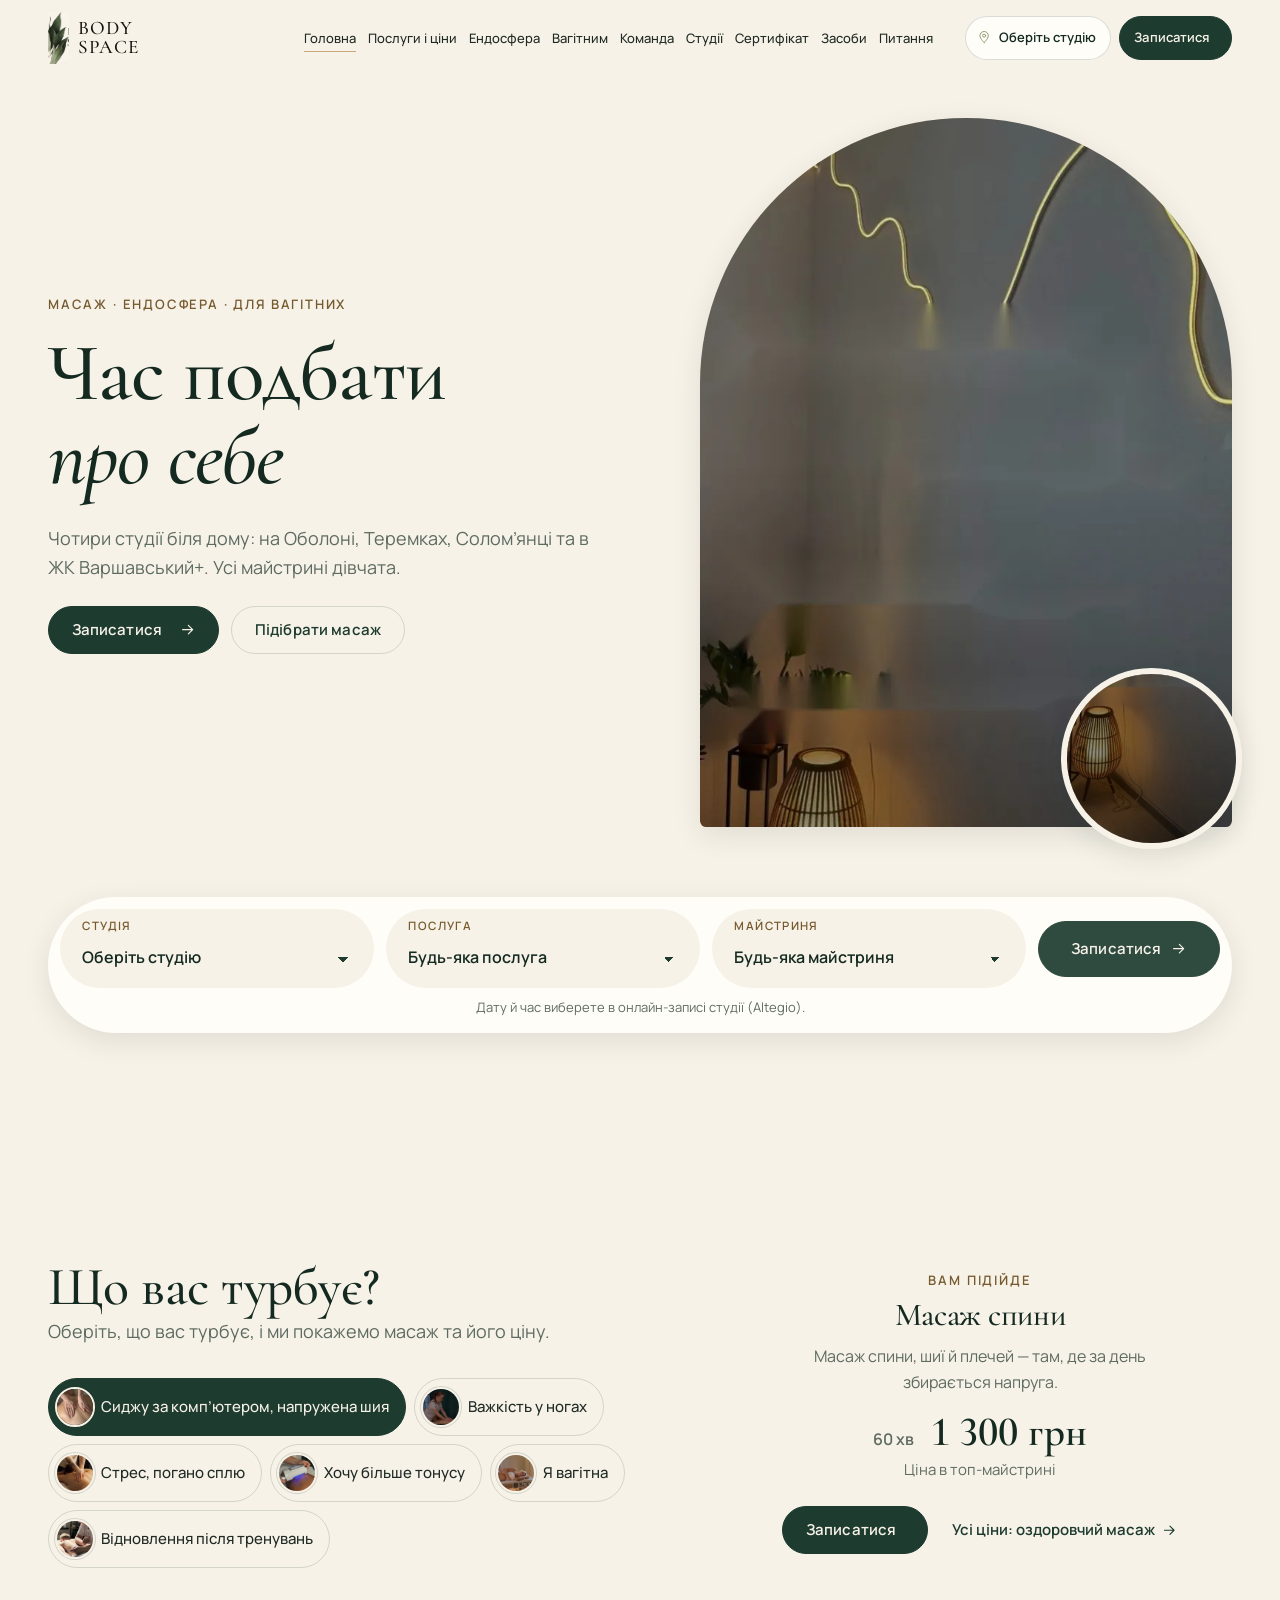
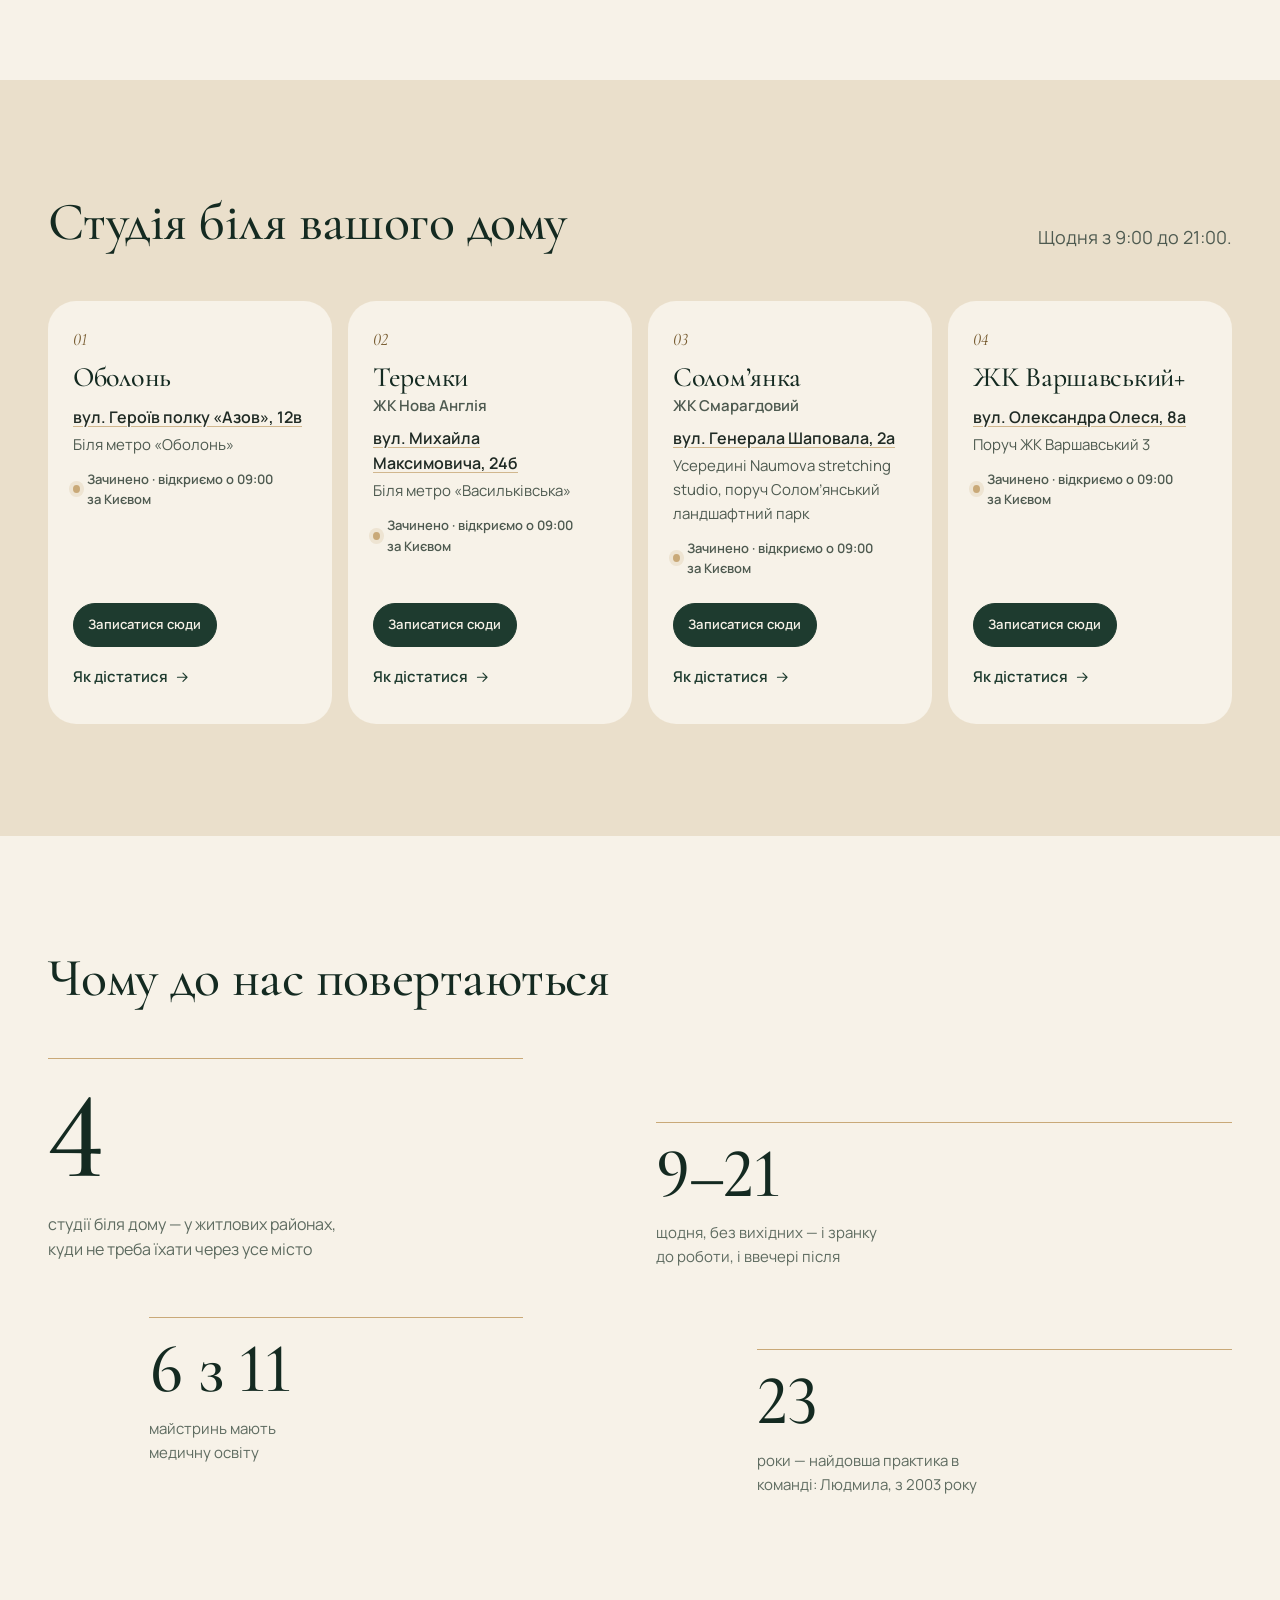
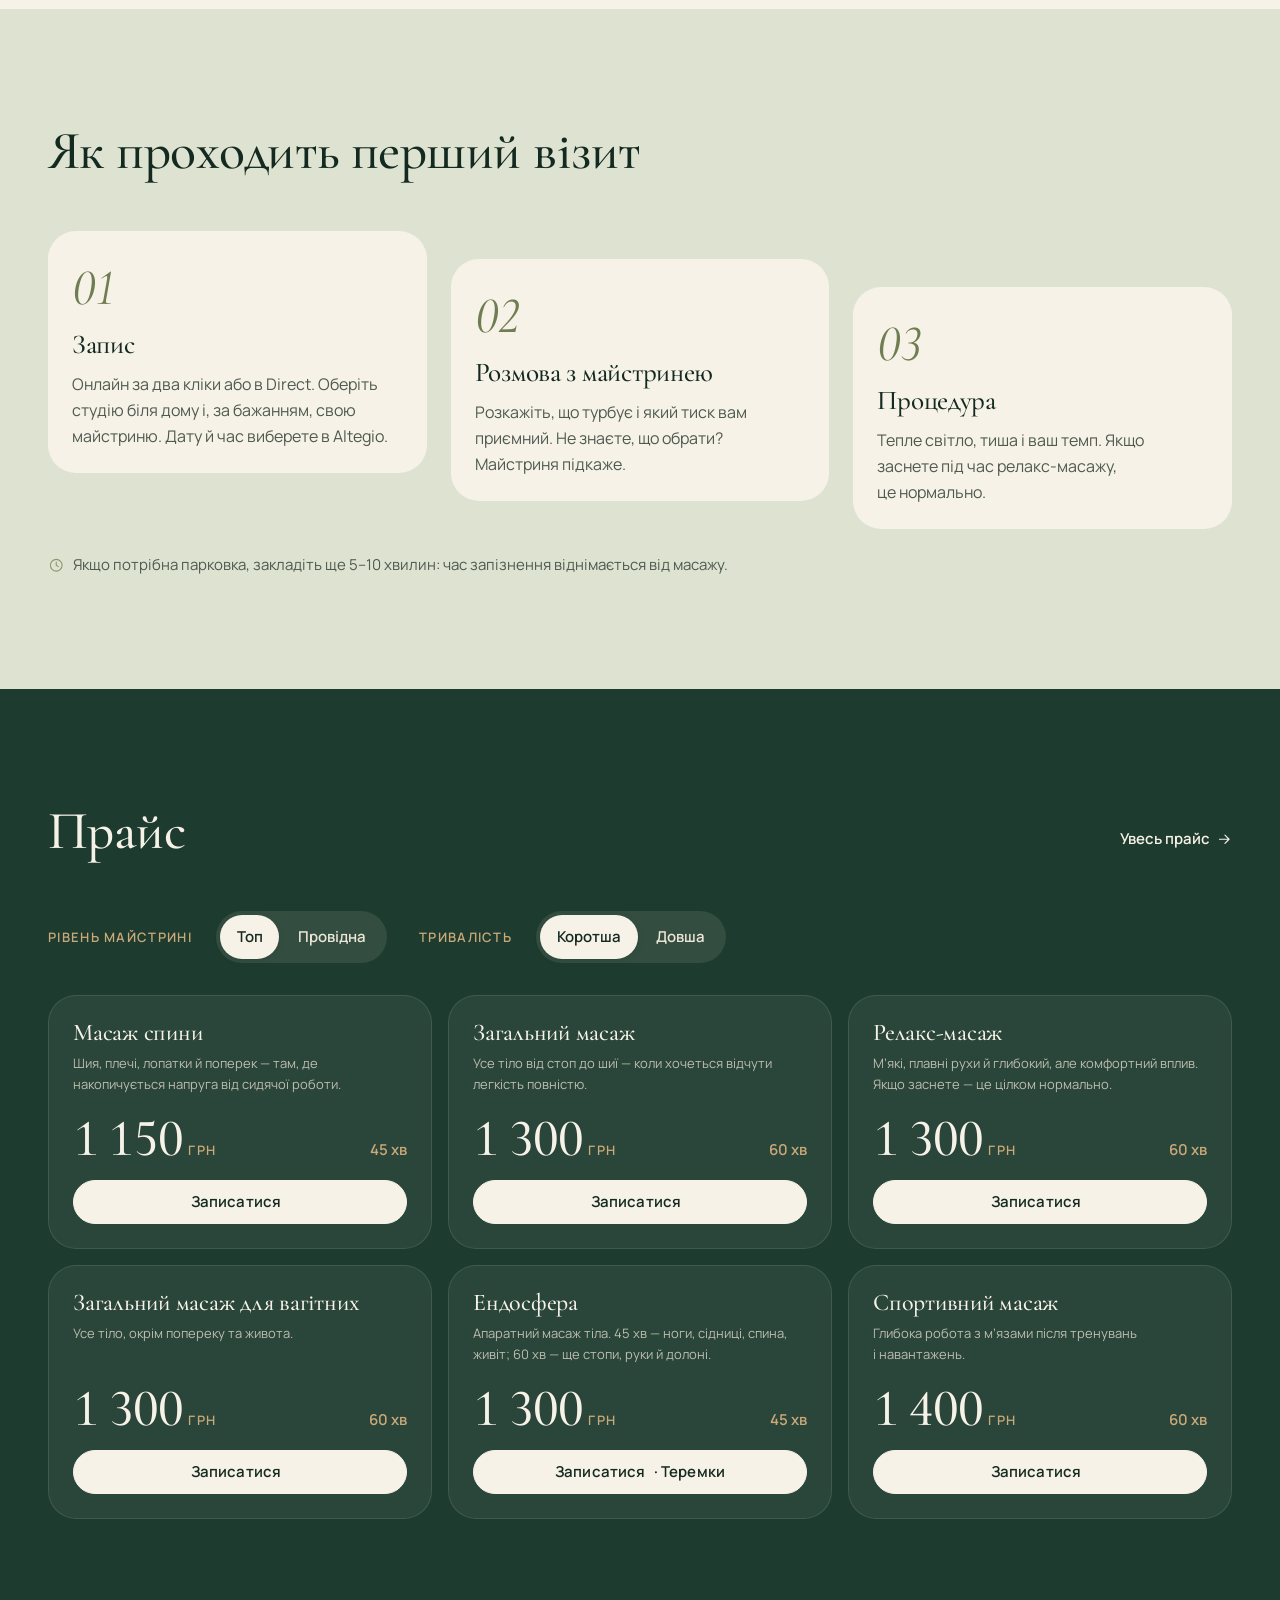
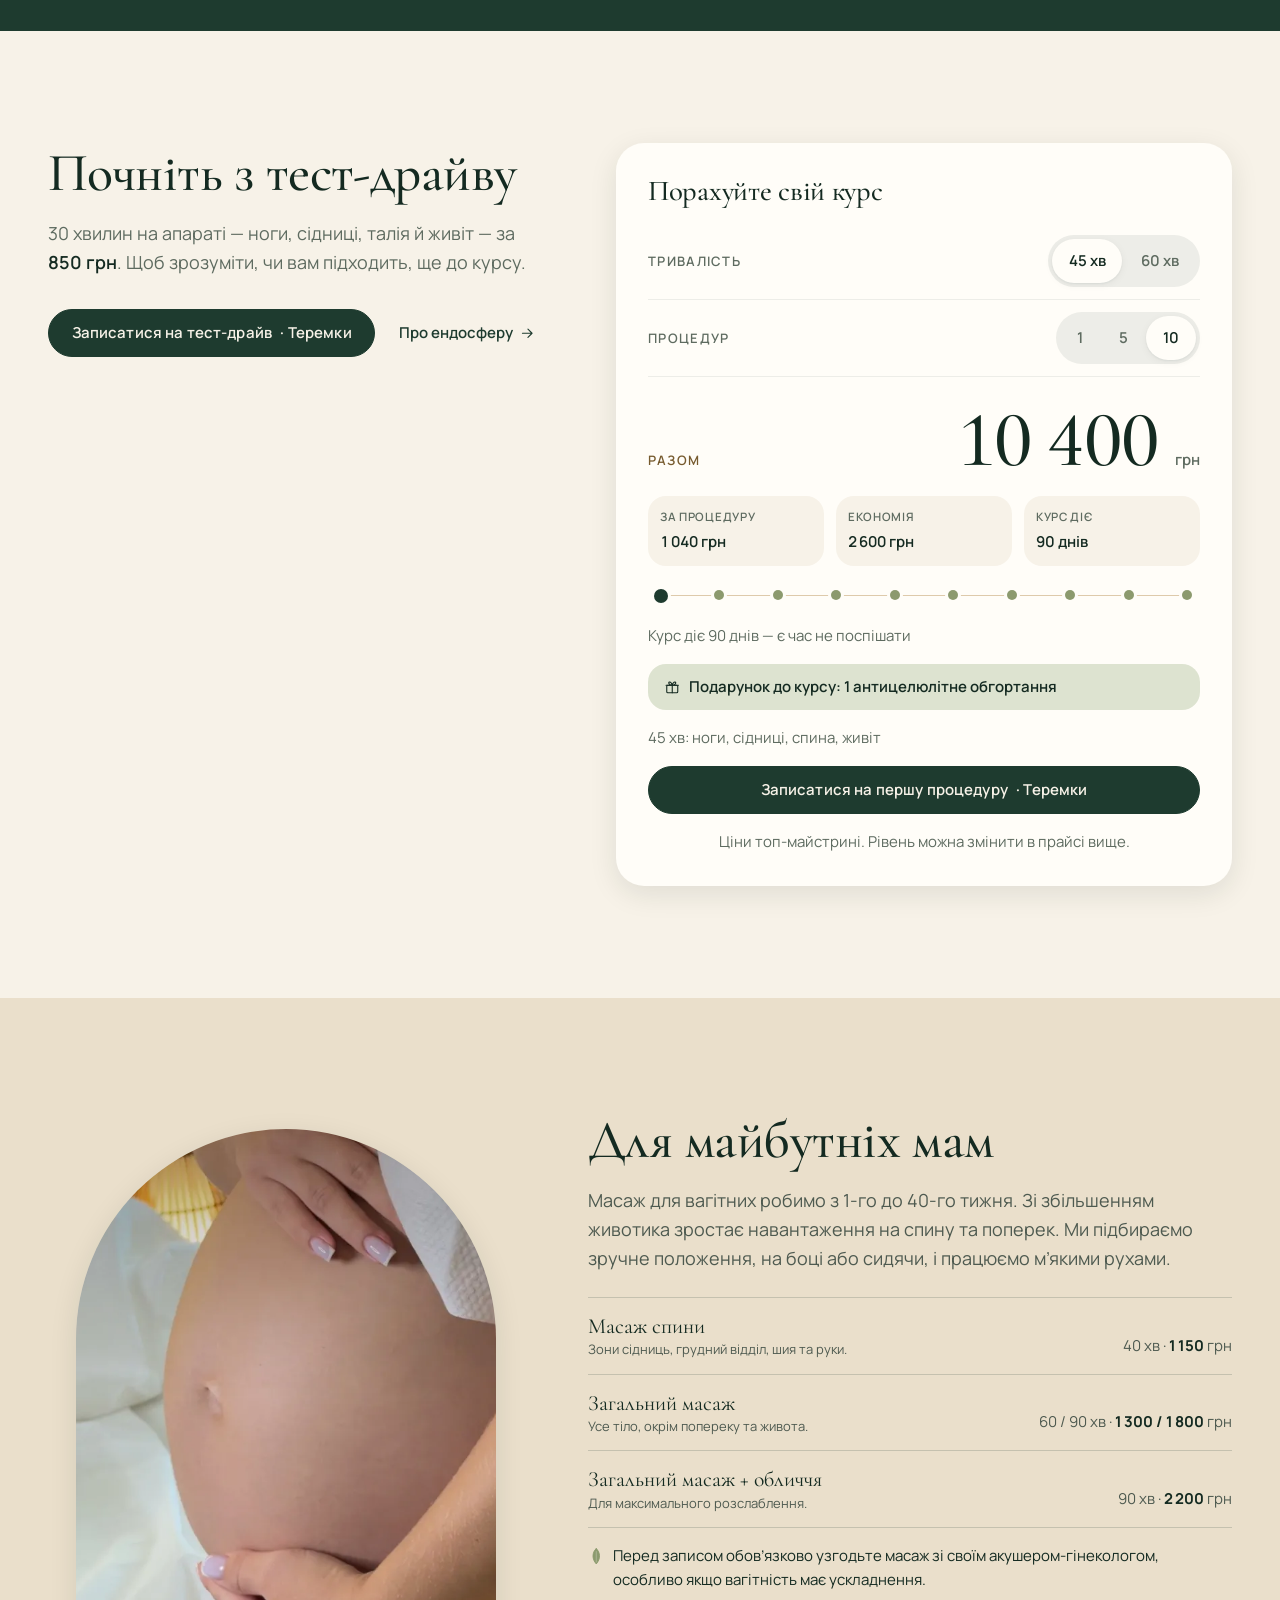
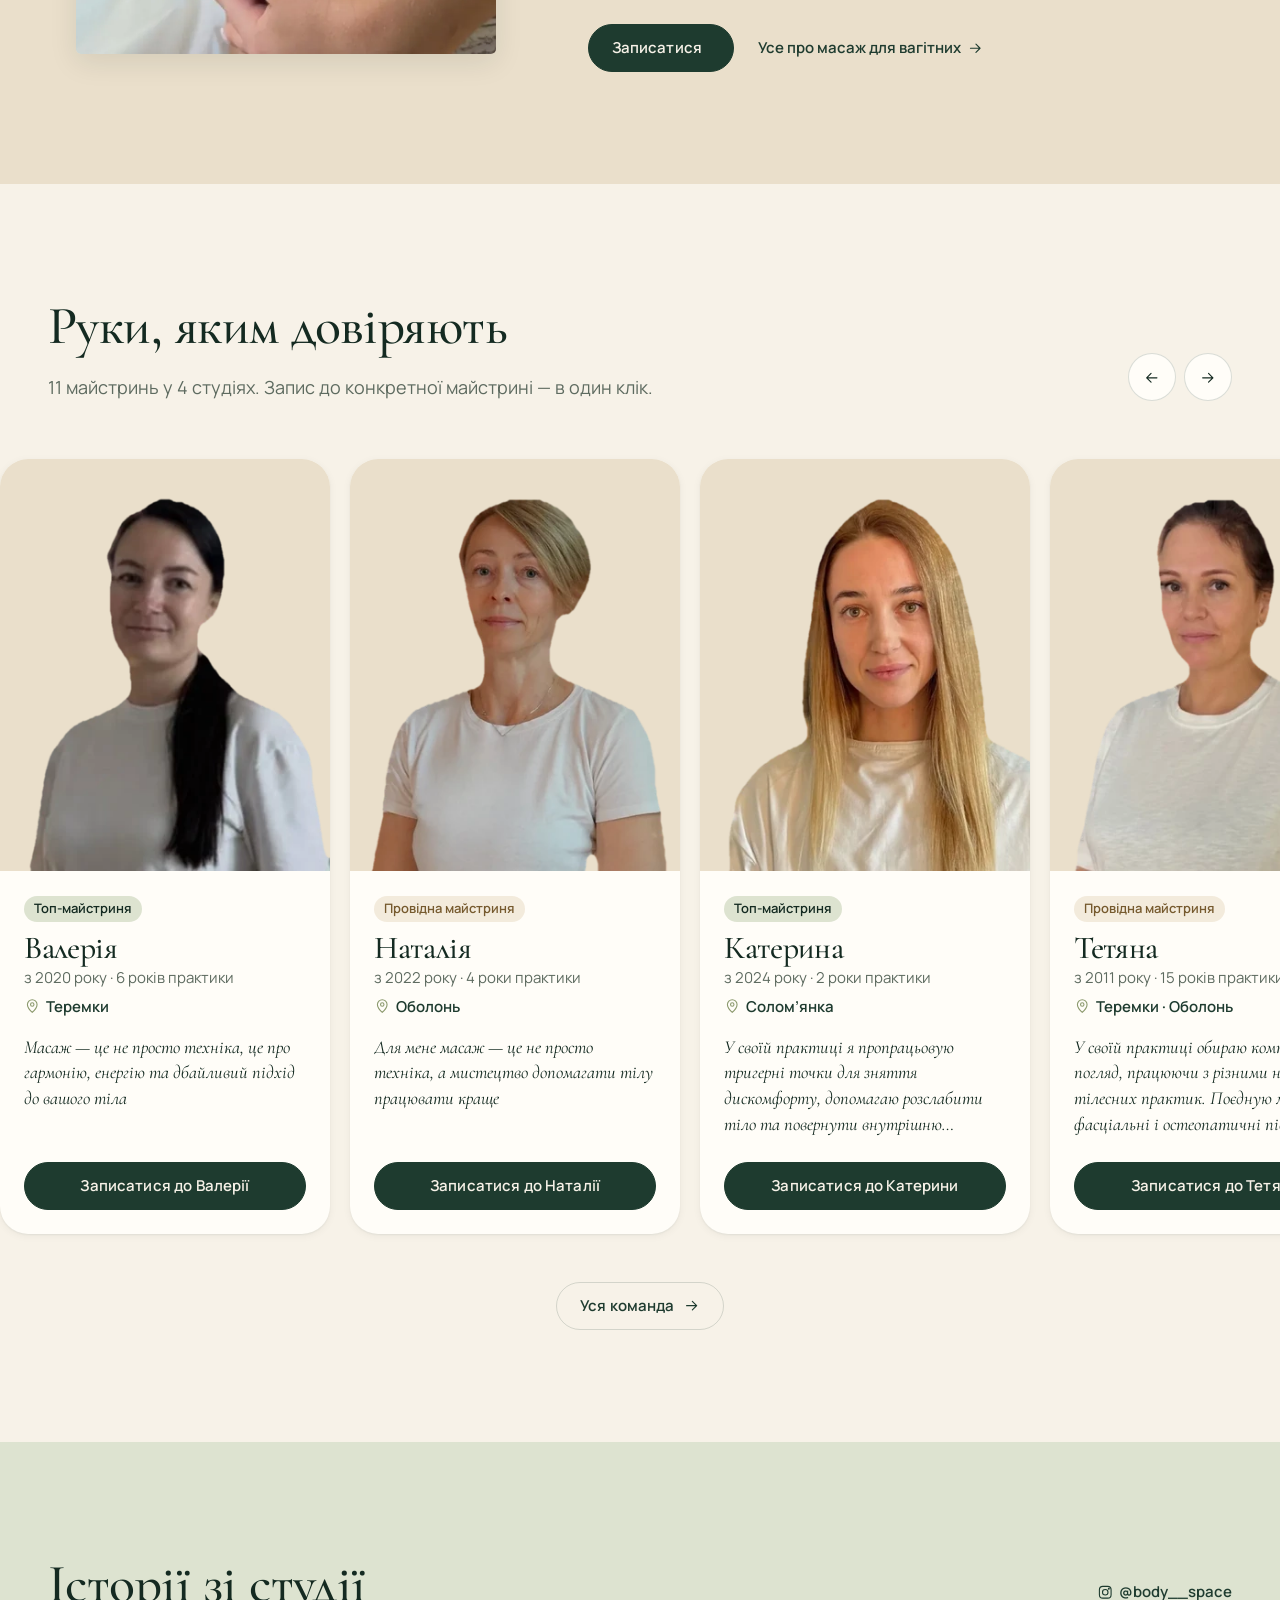
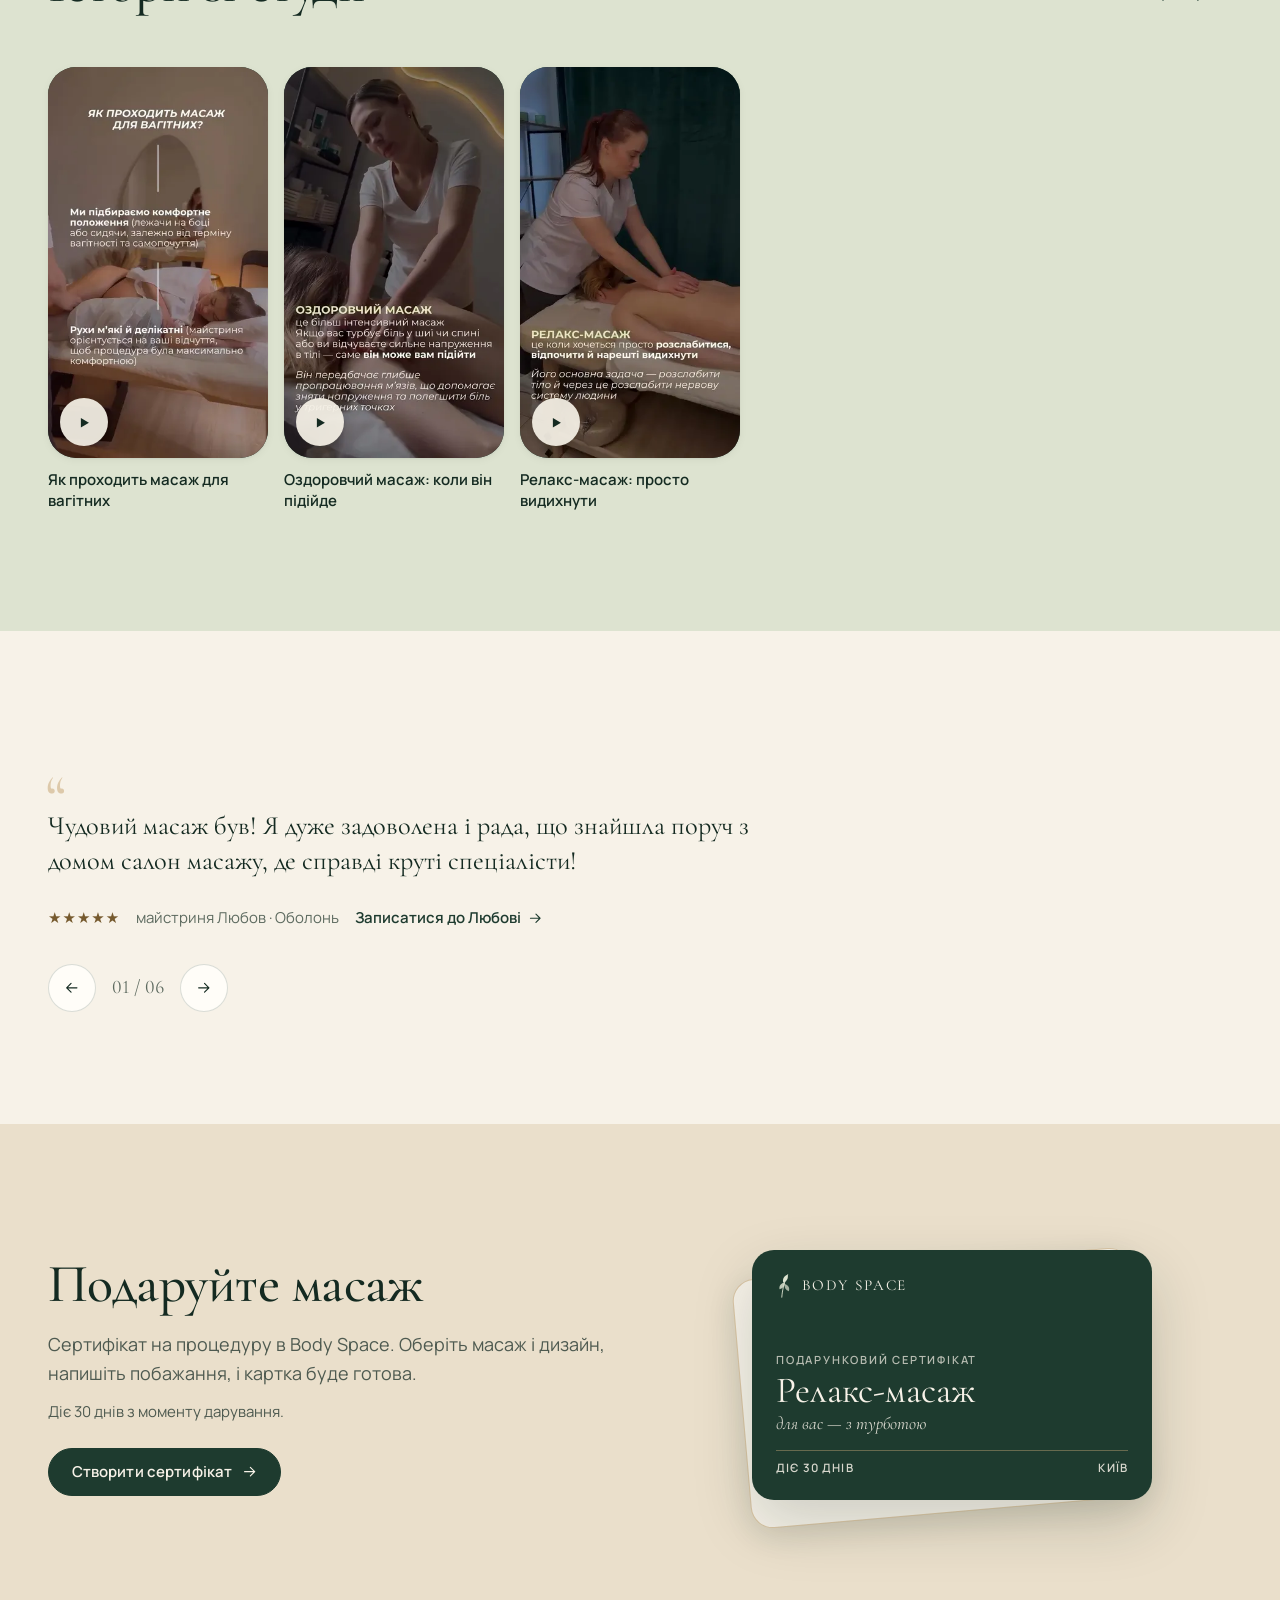
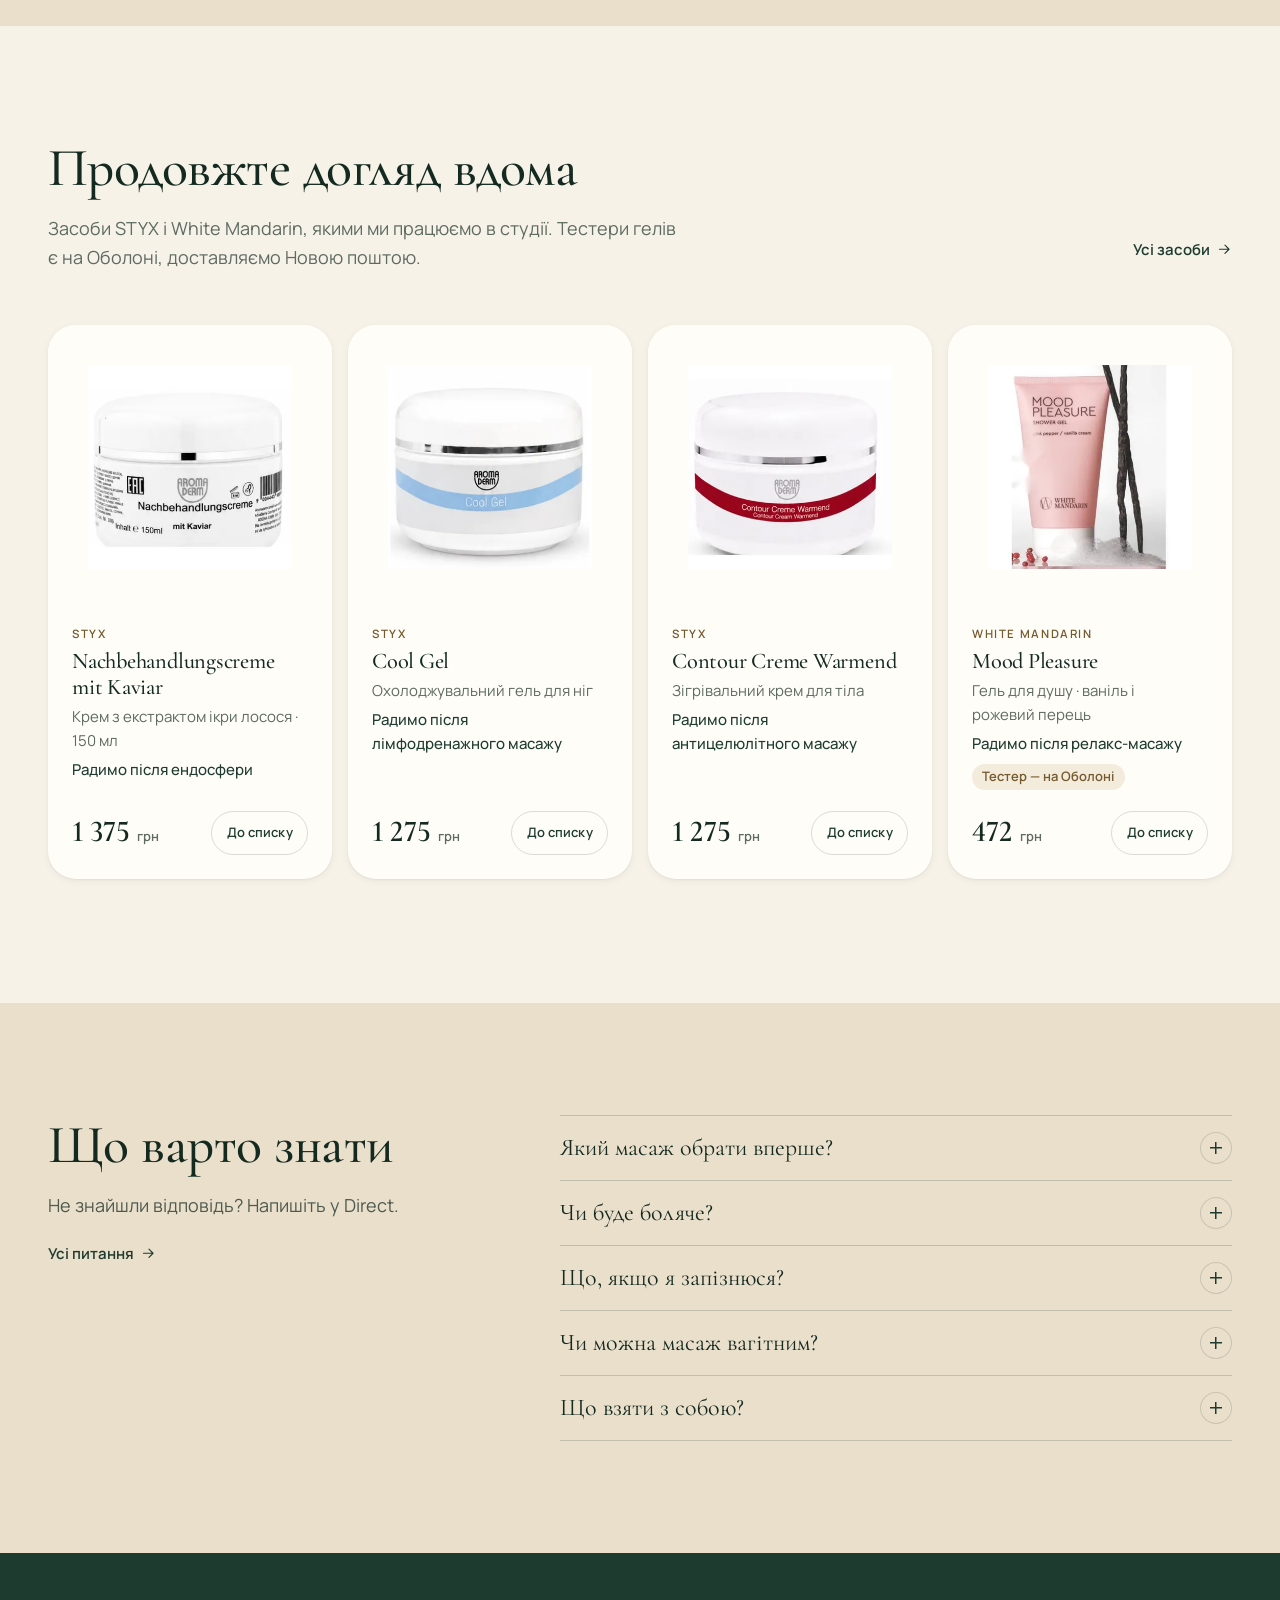
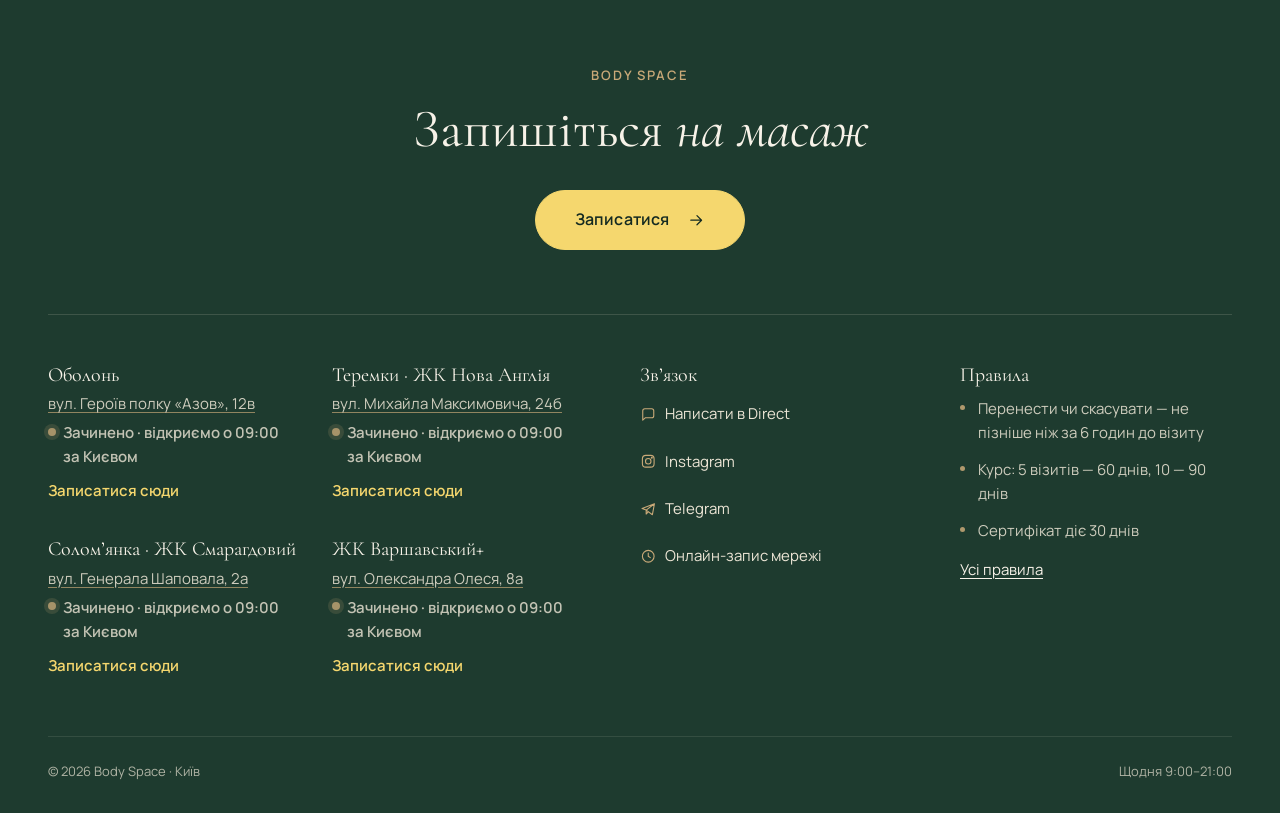
==== commit 426c4b76: "Головна: логотип, фото в чипах, посилання на карти, заголовок hero, правки прайсу і засобів Co-Autho" ====
--- a/index.html
+++ b/index.html
@@ -35,7 +35,7 @@
   <link rel="stylesheet" href="assets/css/components.css">
   <link rel="stylesheet" href="assets/css/pages.css">
   <script>document.documentElement.classList.replace("no-js", "js");</script>
-  <script type="application/ld+json">{"@context": "https://schema.org", "@graph": [{"@type": "HealthAndBeautyBusiness", "@id": "https://alinabeliever.github.io/body-space/studii.html#obolon", "name": "Body Space — Оболонь", "url": "https://alinabeliever.github.io/body-space/studii.html#obolon", "image": "https://alinabeliever.github.io/body-space/assets/img/og-logo.jpg", "address": {"@type": "PostalAddress", "streetAddress": "вул. Героїв полку «Азов», 12в", "addressLocality": "Київ", "addressCountry": "UA"}, "openingHoursSpecification": {"@type": "OpeningHoursSpecification", "dayOfWeek": ["Monday", "Tuesday", "Wednesday", "Thursday", "Friday", "Saturday", "Sunday"], "opens": "09:00", "closes": "21:00"}, "sameAs": ["https://www.instagram.com/body__space/"], "geo": {"@type": "GeoCoordinates", "latitude": 50.504, "longitude": 30.4908}}, {"@type": "HealthAndBeautyBusiness", "@id": "https://alinabeliever.github.io/body-space/studii.html#teremky", "name": "Body Space — Теремки, ЖК Нова Англія", "url": "https://alinabeliever.github.io/body-space/studii.html#teremky", "image": "https://alinabeliever.github.io/body-space/assets/img/og-logo.jpg", "address": {"@type": "PostalAddress", "streetAddress": "вул. Михайла Максимовича, 24б", "addressLocality": "Київ", "addressCountry": "UA"}, "openingHoursSpecification": {"@type": "OpeningHoursSpecification", "dayOfWeek": ["Monday", "Tuesday", "Wednesday", "Thursday", "Friday", "Saturday", "Sunday"], "opens": "09:00", "closes": "21:00"}, "sameAs": ["https://www.instagram.com/body__space/"], "geo": {"@type": "GeoCoordinates", "latitude": 50.3935, "longitude": 30.4743}}, {"@type": "HealthAndBeautyBusiness", "@id": "https://alinabeliever.github.io/body-space/studii.html#solomianka", "name": "Body Space — Солом’янка, ЖК Смарагдовий", "url": "https://alinabeliever.github.io/body-space/studii.html#solomianka", "image": "https://alinabeliever.github.io/body-space/assets/img/og-logo.jpg", "address": {"@type": "PostalAddress", "streetAddress": "вул. Генерала Шаповала, 2а", "addressLocality": "Київ", "addressCountry": "UA"}, "openingHoursSpecification": {"@type": "OpeningHoursSpecification", "dayOfWeek": ["Monday", "Tuesday", "Wednesday", "Thursday", "Friday", "Saturday", "Sunday"], "opens": "09:00", "closes": "21:00"}, "sameAs": ["https://www.instagram.com/body__space/"], "geo": {"@type": "GeoCoordinates", "latitude": 50.4306, "longitude": 30.4832}}, {"@type": "HealthAndBeautyBusiness", "@id": "https://alinabeliever.github.io/body-space/studii.html#varshavskyi", "name": "Body Space — ЖК Варшавський+", "url": "https://alinabeliever.github.io/body-space/studii.html#varshavskyi", "image": "https://alinabeliever.github.io/body-space/assets/img/og-logo.jpg", "address": {"@type": "PostalAddress", "streetAddress": "вул. Олександра Олеся, 8а", "addressLocality": "Київ", "addressCountry": "UA"}, "openingHoursSpecification": {"@type": "OpeningHoursSpecification", "dayOfWeek": ["Monday", "Tuesday", "Wednesday", "Thursday", "Friday", "Saturday", "Sunday"], "opens": "09:00", "closes": "21:00"}, "sameAs": ["https://www.instagram.com/body__space/"]}]}</script>
+  <script type="application/ld+json">{"@context": "https://schema.org", "@graph": [{"@type": "HealthAndBeautyBusiness", "@id": "https://alinabeliever.github.io/body-space/studii.html#obolon", "name": "Body Space — Оболонь", "url": "https://alinabeliever.github.io/body-space/studii.html#obolon", "image": "https://alinabeliever.github.io/body-space/assets/img/og-logo.jpg", "address": {"@type": "PostalAddress", "streetAddress": "вул. Героїв полку «Азов», 12в", "addressLocality": "Київ", "addressCountry": "UA"}, "openingHoursSpecification": {"@type": "OpeningHoursSpecification", "dayOfWeek": ["Monday", "Tuesday", "Wednesday", "Thursday", "Friday", "Saturday", "Sunday"], "opens": "09:00", "closes": "21:00"}, "sameAs": ["https://www.instagram.com/body__space/"], "geo": {"@type": "GeoCoordinates", "latitude": 50.5002665, "longitude": 30.4972124}}, {"@type": "HealthAndBeautyBusiness", "@id": "https://alinabeliever.github.io/body-space/studii.html#teremky", "name": "Body Space — Теремки, ЖК Нова Англія", "url": "https://alinabeliever.github.io/body-space/studii.html#teremky", "image": "https://alinabeliever.github.io/body-space/assets/img/og-logo.jpg", "address": {"@type": "PostalAddress", "streetAddress": "вул. Михайла Максимовича, 24б", "addressLocality": "Київ", "addressCountry": "UA"}, "openingHoursSpecification": {"@type": "OpeningHoursSpecification", "dayOfWeek": ["Monday", "Tuesday", "Wednesday", "Thursday", "Friday", "Saturday", "Sunday"], "opens": "09:00", "closes": "21:00"}, "sameAs": ["https://www.instagram.com/body__space/"], "geo": {"@type": "GeoCoordinates", "latitude": 50.3938239, "longitude": 30.474454}}, {"@type": "HealthAndBeautyBusiness", "@id": "https://alinabeliever.github.io/body-space/studii.html#solomianka", "name": "Body Space — Солом’янка, ЖК Смарагдовий", "url": "https://alinabeliever.github.io/body-space/studii.html#solomianka", "image": "https://alinabeliever.github.io/body-space/assets/img/og-logo.jpg", "address": {"@type": "PostalAddress", "streetAddress": "вул. Генерала Шаповала, 2а", "addressLocality": "Київ", "addressCountry": "UA"}, "openingHoursSpecification": {"@type": "OpeningHoursSpecification", "dayOfWeek": ["Monday", "Tuesday", "Wednesday", "Thursday", "Friday", "Saturday", "Sunday"], "opens": "09:00", "closes": "21:00"}, "sameAs": ["https://www.instagram.com/body__space/"], "geo": {"@type": "GeoCoordinates", "latitude": 50.4306135, "longitude": 30.4843708}}, {"@type": "HealthAndBeautyBusiness", "@id": "https://alinabeliever.github.io/body-space/studii.html#varshavskyi", "name": "Body Space — ЖК Варшавський+", "url": "https://alinabeliever.github.io/body-space/studii.html#varshavskyi", "image": "https://alinabeliever.github.io/body-space/assets/img/og-logo.jpg", "address": {"@type": "PostalAddress", "streetAddress": "вул. Олександра Олеся, 8а", "addressLocality": "Київ", "addressCountry": "UA"}, "openingHoursSpecification": {"@type": "OpeningHoursSpecification", "dayOfWeek": ["Monday", "Tuesday", "Wednesday", "Thursday", "Friday", "Saturday", "Sunday"], "opens": "09:00", "closes": "21:00"}, "sameAs": ["https://www.instagram.com/body__space/"]}]}</script>
 </head>
 <body data-page="home">
 <!-- Набір іконок (SVG-спрайт) -->
@@ -64,7 +64,7 @@
 <header class="site-header" id="top">
   <div class="container">
     <a class="logo" href="index.html" aria-label="Body Space — на головну">
-      <svg aria-hidden="true"><use href="#i-branch"/></svg>
+      <img class="logo__mark" src="assets/img/logo-leaves.webp" width="21" height="52" alt="">
       <span>Body<br>Space</span>
     </a>
     <nav class="nav" aria-label="Головне меню">
@@ -95,7 +95,7 @@
 
 <div class="mobile-menu" id="mobile-menu" role="dialog" aria-modal="true" aria-label="Меню" hidden>
   <div class="mobile-menu__top">
-    <a class="logo" href="index.html"><svg aria-hidden="true"><use href="#i-branch"/></svg><span>Body<br>Space</span></a>
+    <a class="logo" href="index.html"><img class="logo__mark" src="assets/img/logo-leaves.webp" width="21" height="52" alt=""><span>Body<br>Space</span></a>
     <button class="close-btn js-menu-close" type="button" aria-label="Закрити меню"><svg class="icon" aria-hidden="true"><use href="#i-close"/></svg></button>
   </div>
   <ul>
@@ -125,7 +125,7 @@
     <div class="container hero__grid">
       <div class="hero__text">
         <p class="eyebrow"><svg aria-hidden="true"><use href="#i-leaf"/></svg>Масаж · ендосфера · для вагітних</p>
-        <h1 id="hero-title">Масаж <em>біля вашого дому</em></h1>
+        <h1 id="hero-title">Час подбати <em>про себе</em></h1>
         <p class="hero__lead">Чотири студії біля дому: на Оболоні, Теремках, Солом’янці та в ЖК Варшавський+. Усі майстрині дівчата.</p>
         <div class="hero__actions">
           <a class="btn js-book" href="https://ig.me/m/body__space">Записатися<span class="js-book-studio"></span><svg class="icon" aria-hidden="true"><use href="#i-arrow"/></svg></a>
@@ -239,7 +239,7 @@
     <div class="container">
       <div class="section-head section-head--split reveal">
         <div>
-          <h2 id="prices-title">Ціни, які <em>не ховаємо</em></h2>
+          <h2 id="prices-title"><em>Прайс</em></h2>
         </div>
         <a class="link-arrow" href="poslugy.html">Увесь прайс<svg class="icon" aria-hidden="true"><use href="#i-arrow"/></svg></a>
       </div>
@@ -309,7 +309,7 @@
       </div>
       <div class="preg__text reveal">
         <h2 id="preg-title">Для майбутніх <em>мам</em></h2>
-        <p class="lead">Зі збільшенням животика зростає навантаження на спину та поперек. Ми підбираємо зручне положення, на боці або сидячи, і працюємо м’якими рухами.</p>
+        <p class="lead">Масаж для вагітних робимо з 1-го до 40-го тижня. Зі збільшенням животика зростає навантаження на спину та поперек. Ми підбираємо зручне положення, на боці або сидячи, і працюємо м’якими рухами.</p>
         <ul class="preg__list js-preg-list"></ul>
         <p class="preg__note small"><svg class="icon" aria-hidden="true"><use href="#i-leaf"/></svg><span class="js-preg-note"></span></p>
         <div class="preg__actions">
--- a/assets/css/components.css
+++ b/assets/css/components.css
@@ -66,7 +66,8 @@
 
 .logo { min-height: 44px; display: inline-flex; align-items: center; gap: .55rem; text-decoration: none; color: var(--forest-deep); flex: none; }
 .logo svg { width: 22px; height: 30px; color: var(--forest); }
-.logo span { font-family: var(--font-serif); font-weight: 500; font-size: 1.05rem; line-height: .9; letter-spacing: .08em; text-transform: uppercase; }
+.logo__mark { width: 21px; height: 52px; object-fit: contain; mix-blend-mode: multiply; flex: none; }
+.logo span { font-family: var(--font-serif); font-weight: 500; font-size: 1.05rem; line-height: .95; letter-spacing: .06em; text-transform: uppercase; color: #15130f; }
 @media (min-width: 768px) { .logo span { font-size: 1.2rem; } }
 
 .nav { display: none; }
--- a/assets/css/pages.css
+++ b/assets/css/pages.css
@@ -64,7 +64,8 @@
 /* ---------- «Що вас турбує?» ---------- */
 .concerns__grid { display: grid; gap: var(--s-7); align-items: center; }
 .concerns__chips { margin-top: var(--s-6); }
-.concerns__chips .chip { flex: 1 1 auto; }
+.concerns__chips .chip { flex: 1 1 auto; padding-left: .35rem; }
+.chip__thumb { width: 40px; height: 40px; flex: none; border-radius: 50%; object-fit: cover; border: 2px solid var(--cream); box-shadow: 0 0 0 1px var(--forest-16); }
 .concerns__result { display: grid; gap: var(--s-5); justify-items: center; text-align: center; }
 .xfade { position: relative; width: 100%; height: 100%; }
 .xfade__layer { position: absolute; inset: 0; opacity: 0; transition: opacity 400ms var(--ease); }
@@ -140,7 +141,7 @@
 .prices__controls { display: flex; flex-wrap: wrap; align-items: center; gap: var(--s-4) var(--s-6); margin-bottom: var(--s-6); }
 .prices__hint { color: var(--cream-on-forest); opacity: .75; }
 .price-cards { display: grid; gap: var(--s-4); }
-.price-card { min-width: 0; display: grid; grid-template-columns: 38% minmax(0, 1fr); border-radius: var(--r-lg); overflow: hidden; background: rgba(237, 230, 214, .06); border: 1px solid rgba(237, 230, 214, .12); }
+.price-card { min-width: 0; display: grid; grid-template-columns: minmax(0, 1fr); border-radius: var(--r-lg); overflow: hidden; background: rgba(237, 230, 214, .06); border: 1px solid rgba(237, 230, 214, .12); }
 .price-card__media { position: relative; min-height: 100%; }
 .price-card__media img, .price-card__media .ph { position: absolute; inset: 0; width: 100%; height: 100%; object-fit: cover; }
 .price-card__media .ph { background: #2A4A3C; color: var(--sage); }
@@ -156,8 +157,6 @@
 @media (min-width: 700px) { .price-cards { grid-template-columns: 1fr 1fr; } }
 @media (min-width: 1100px) {
   .price-cards { grid-template-columns: repeat(3, 1fr); }
-  .price-card { grid-template-columns: minmax(0, 1fr); grid-template-rows: auto 1fr; }
-  .price-card__media { aspect-ratio: 4 / 3; min-height: 0; }
   .price-card__body { padding: var(--s-5); }
 }
 
@@ -259,14 +258,14 @@
 .master-card__actions { margin-top: auto; padding-top: var(--s-5); display: grid; gap: var(--s-2); justify-items: center; }
 
 /* ---------- Історії ---------- */
-.stories__row { padding-block: 4px 8px; display: grid; grid-template-columns: repeat(3, minmax(150px, 1fr)); gap: var(--s-4); overflow-x: auto; scroll-snap-type: x mandatory; scrollbar-width: none; margin-inline: calc(var(--gutter) * -1); padding-inline: var(--gutter); overflow-y: hidden; overscroll-behavior-x: contain; }
+.stories__row { padding-block: 4px 8px; display: grid; grid-template-columns: repeat(3, minmax(150px, 220px)); justify-content: start; gap: var(--s-4); overflow-x: auto; scroll-snap-type: x mandatory; scrollbar-width: none; margin-inline: calc(var(--gutter) * -1); padding-inline: var(--gutter); overflow-y: hidden; overscroll-behavior-x: contain; }
 .stories__row::-webkit-scrollbar { display: none; }
 .story { margin: 0; scroll-snap-align: start; min-width: 0; }
 .story__media { position: relative; aspect-ratio: 9 / 16; border-radius: var(--r-lg); overflow: hidden; background: var(--forest); box-shadow: var(--shadow-sm); }
 .story__video { width: 100%; height: 100%; object-fit: cover; }
 .story__play { position: absolute; left: 12px; bottom: 12px; width: 48px; height: 48px; border-radius: 50%; border: 0; background: rgba(247, 242, 232, .92); color: var(--forest-deep); display: grid; place-items: center; box-shadow: var(--shadow-sm); }
 .story figcaption { margin-top: var(--s-3); font-size: var(--fs-sm); font-weight: 600; color: var(--forest-deep); line-height: 1.35; }
-@media (max-width: 767px) { .stories__row { grid-template-columns: repeat(3, 58vw); } }
+@media (max-width: 767px) { .stories__row { grid-template-columns: repeat(3, 40vw); } }
 
 /* ---------- Відгук у фокусі ---------- */
 .review-focus { max-width: 720px; }
@@ -309,7 +308,7 @@
 .product-row::-webkit-scrollbar { display: none; }
 @media (max-width: 767px) { .product-row { grid-template-columns: repeat(4, 70vw); } }
 .product-card { display: flex; flex-direction: column; border-radius: var(--r-lg); background: var(--white); box-shadow: var(--shadow-sm); overflow: hidden; scroll-snap-align: start; }
-.product-card__media { aspect-ratio: 1; background: var(--beige); padding: 6%; }
+.product-card__media { aspect-ratio: 1; background: var(--beige); padding: 14%; }
 .product-card__media img { width: 100%; height: 100%; object-fit: contain; mix-blend-mode: multiply; }
 .product-card__body { display: flex; flex-direction: column; gap: .3rem; flex: 1; padding: var(--s-4) var(--s-5) var(--s-5); }
 .product-card__brand { font-size: .72rem; font-weight: 600; letter-spacing: .14em; text-transform: uppercase; color: var(--sand-ink); }
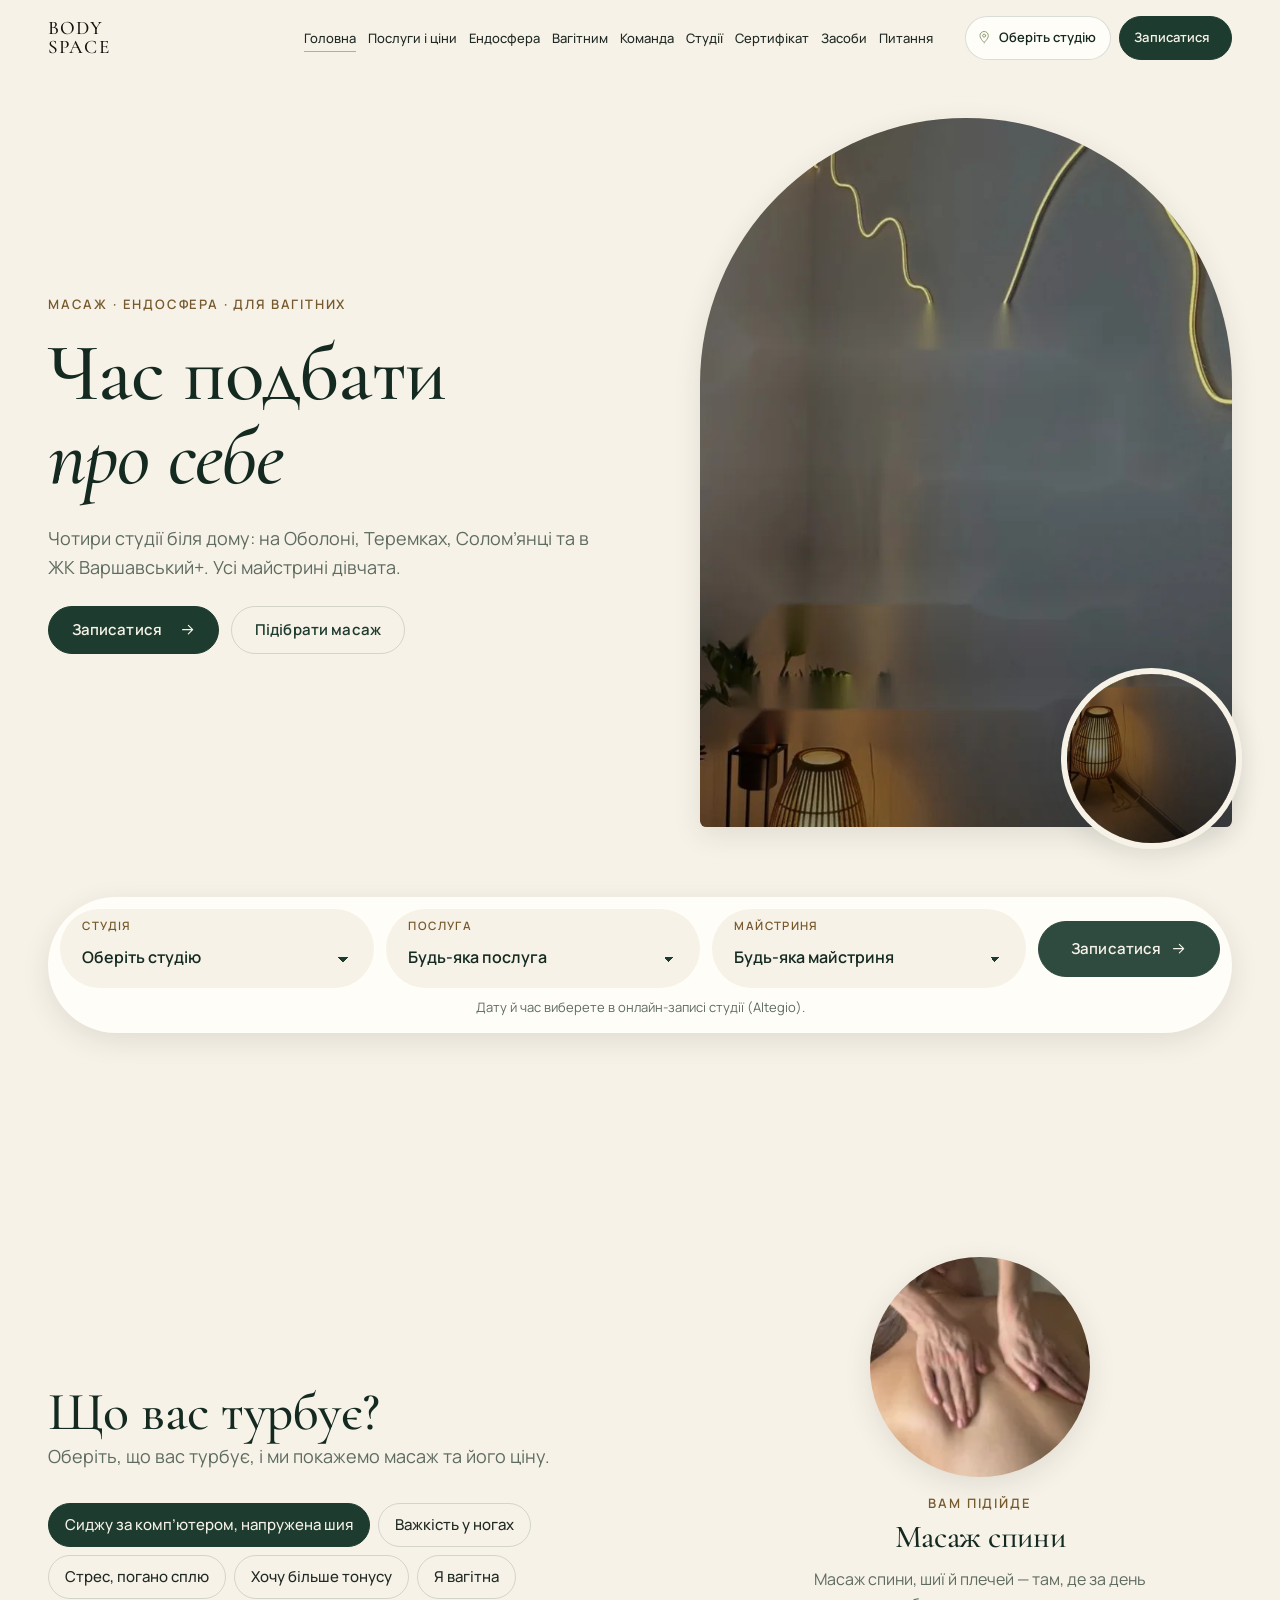
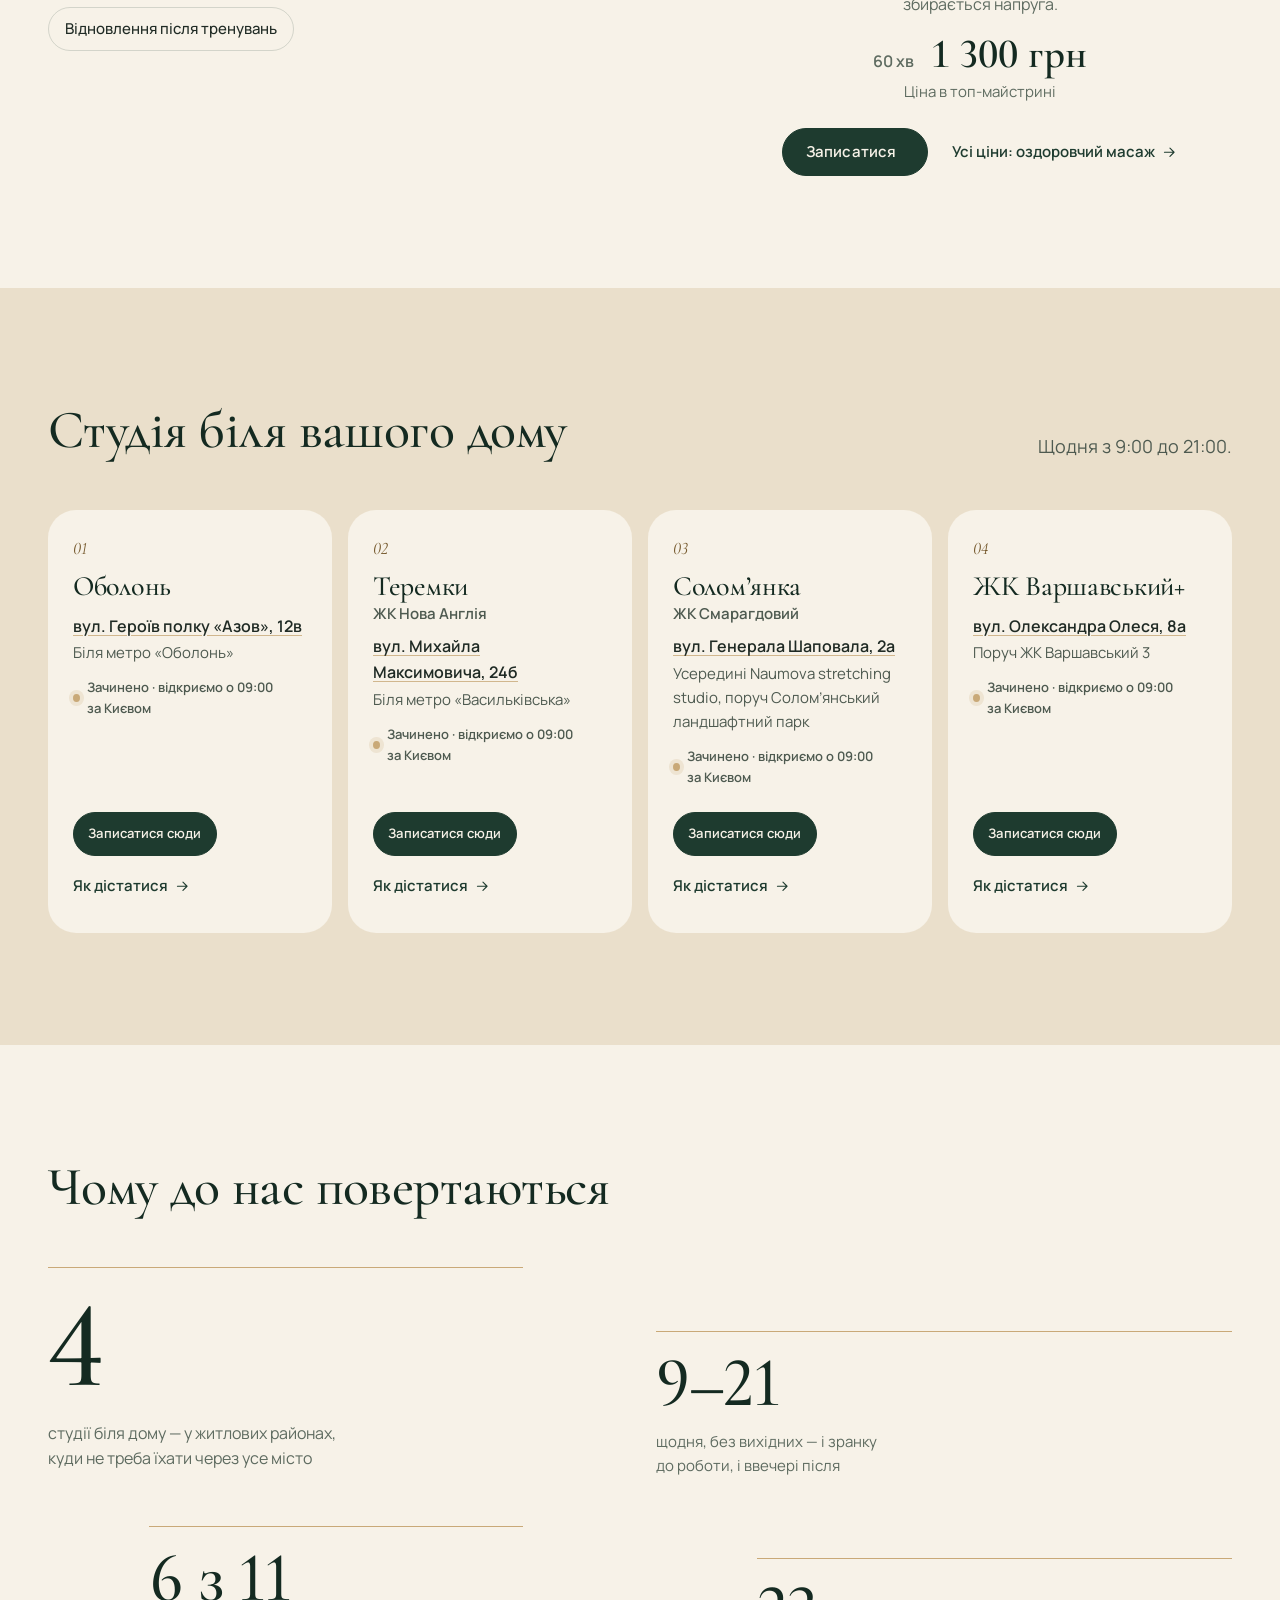
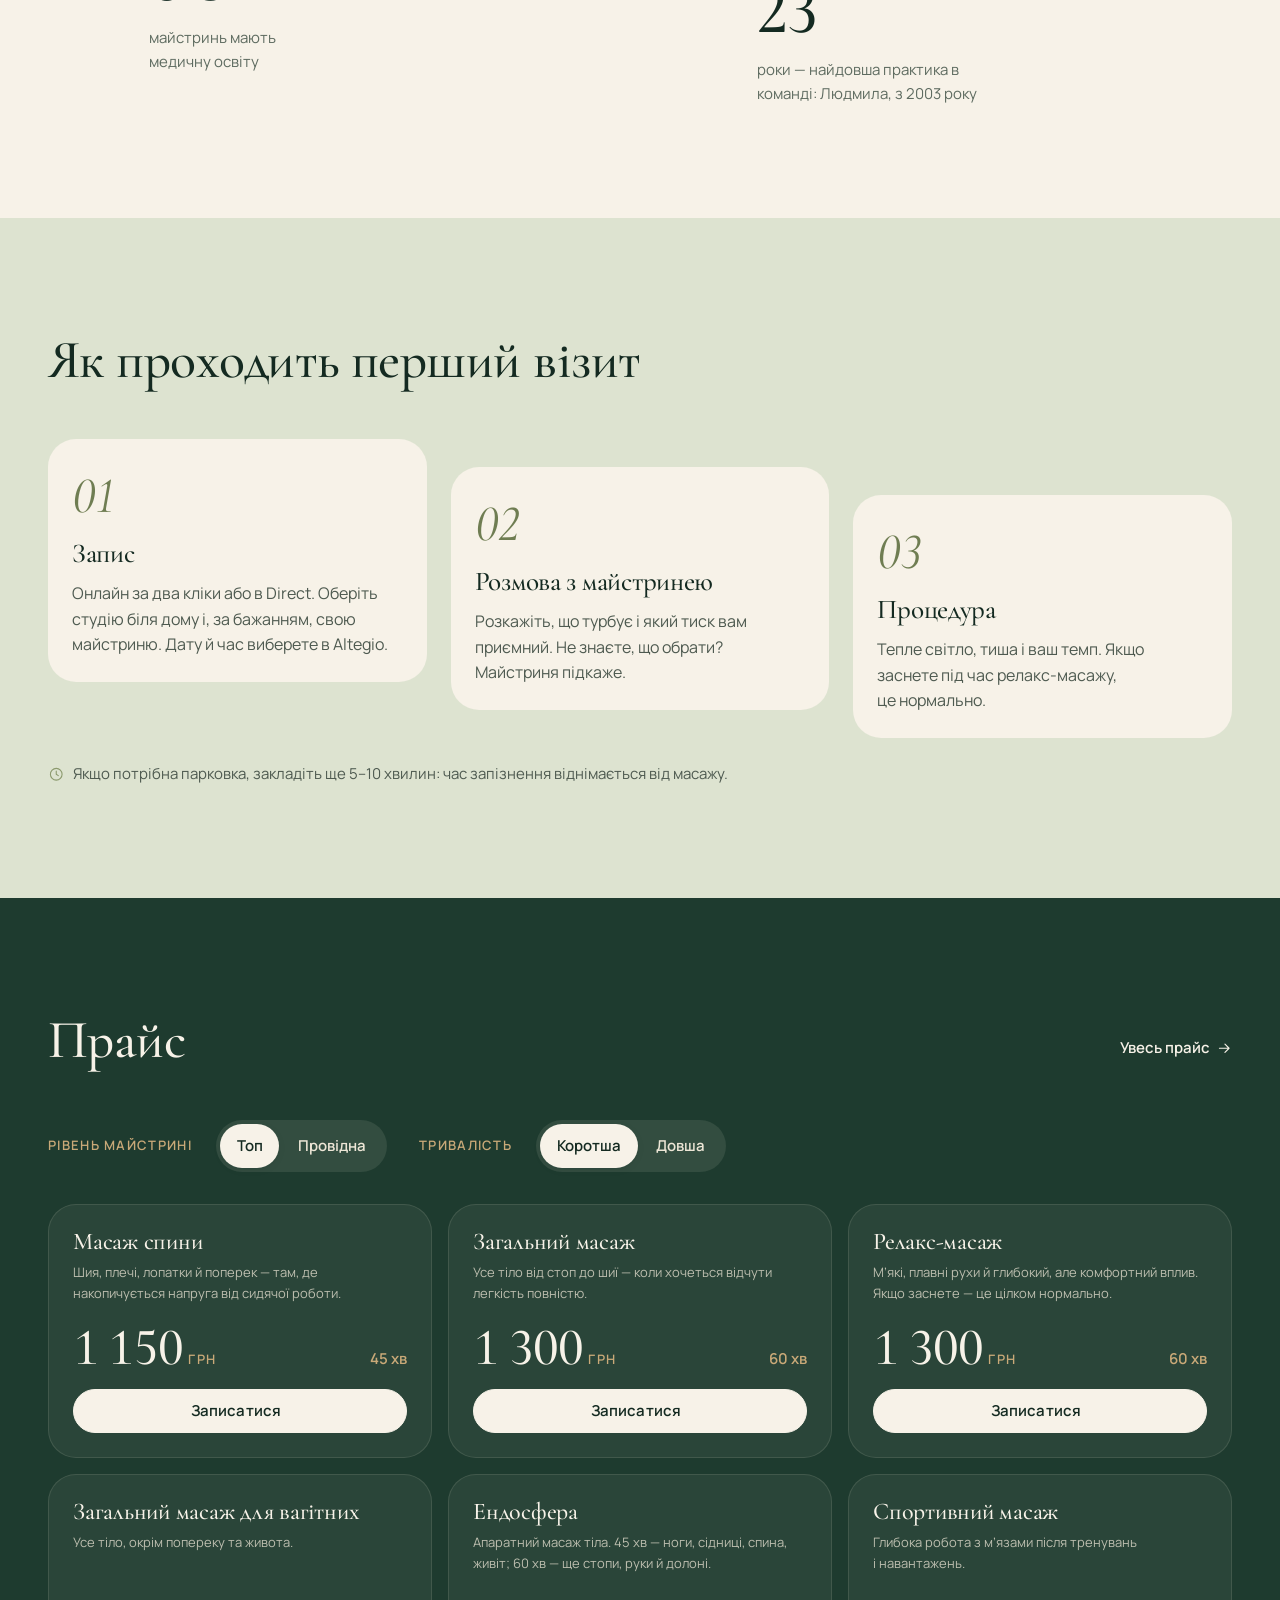
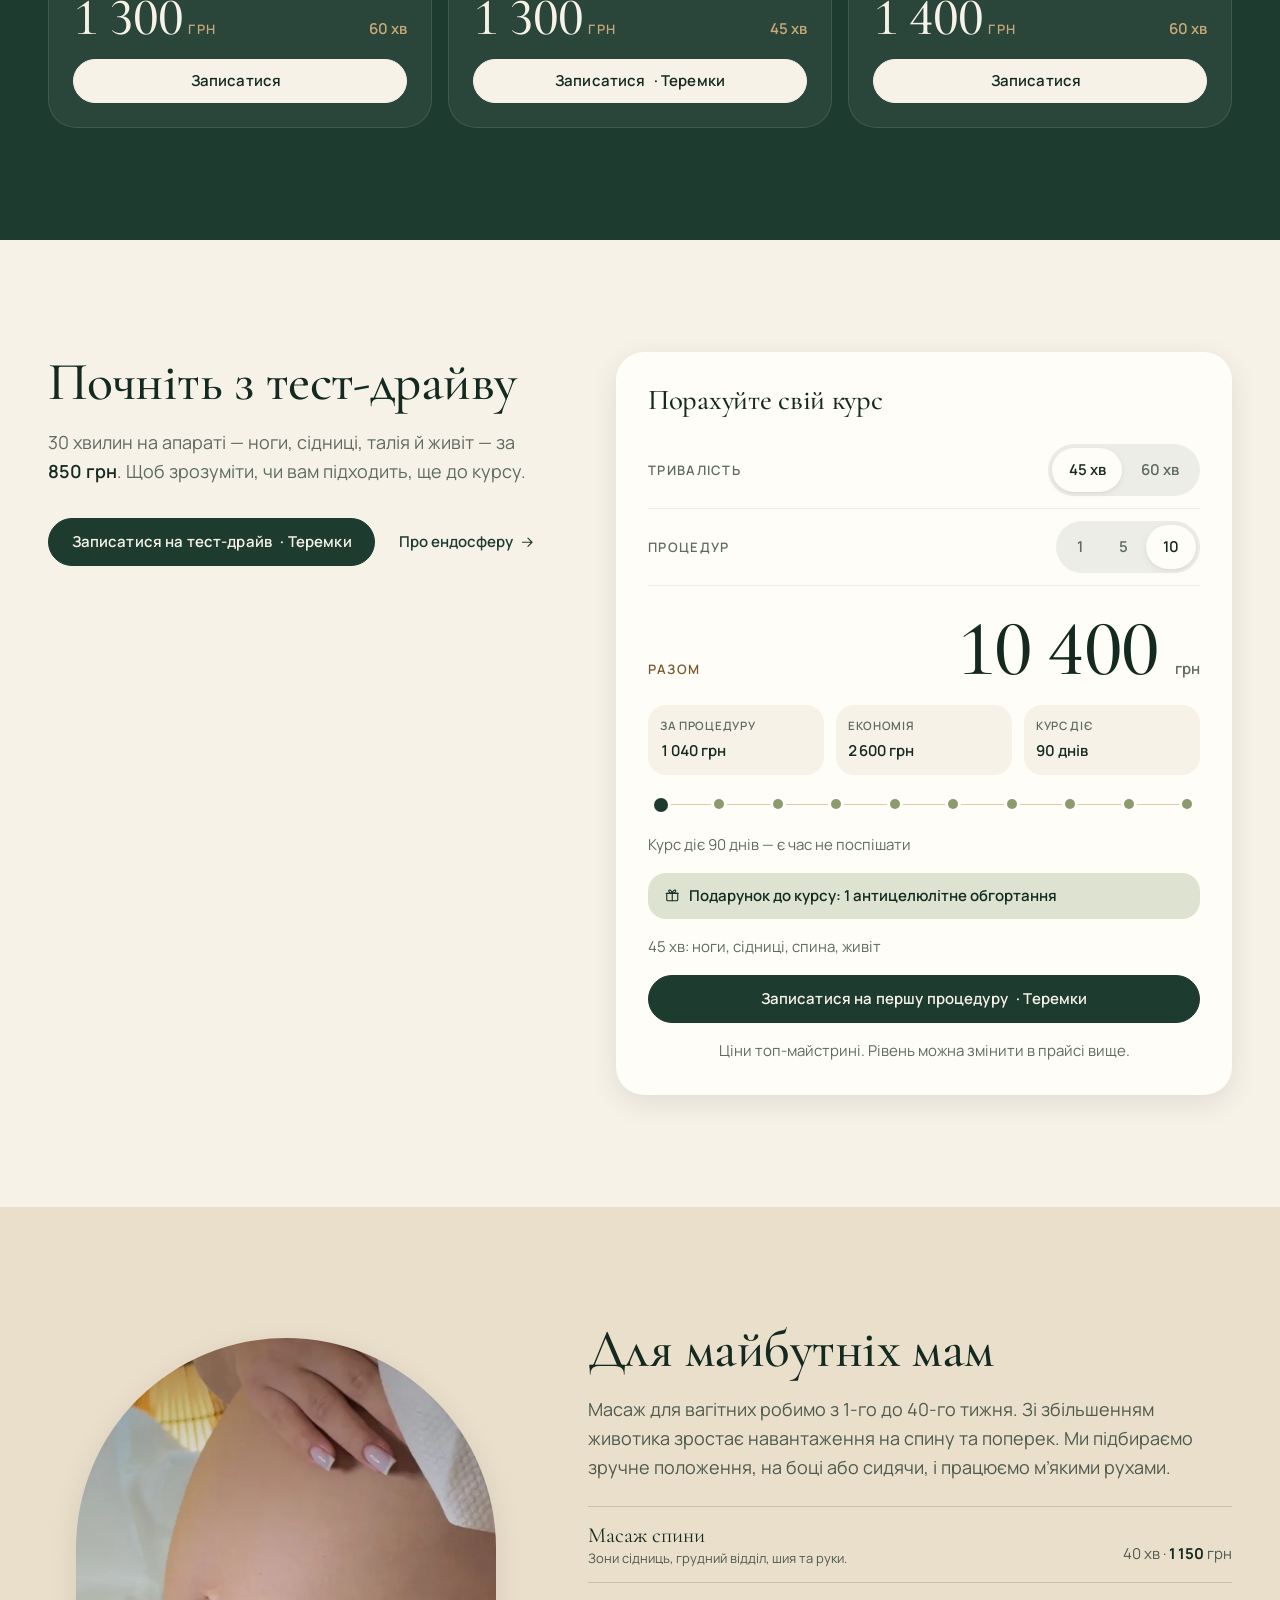
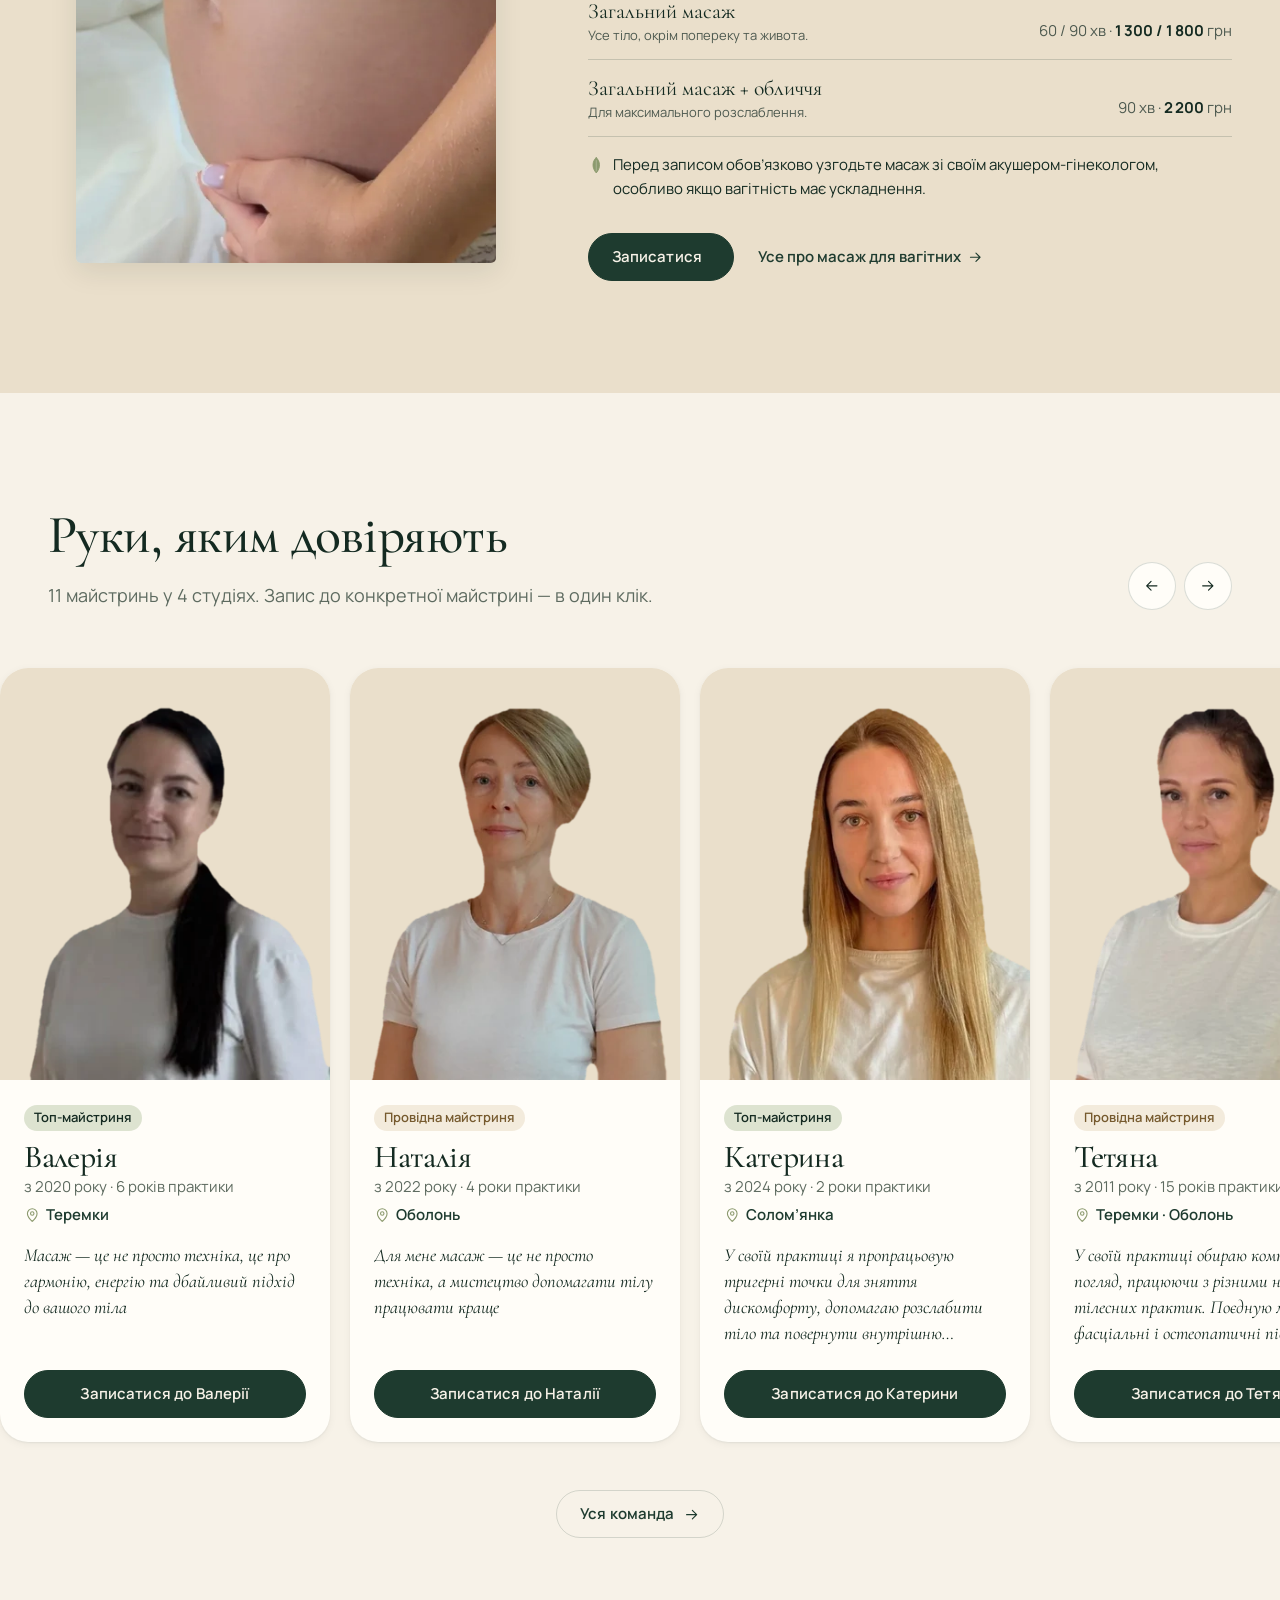
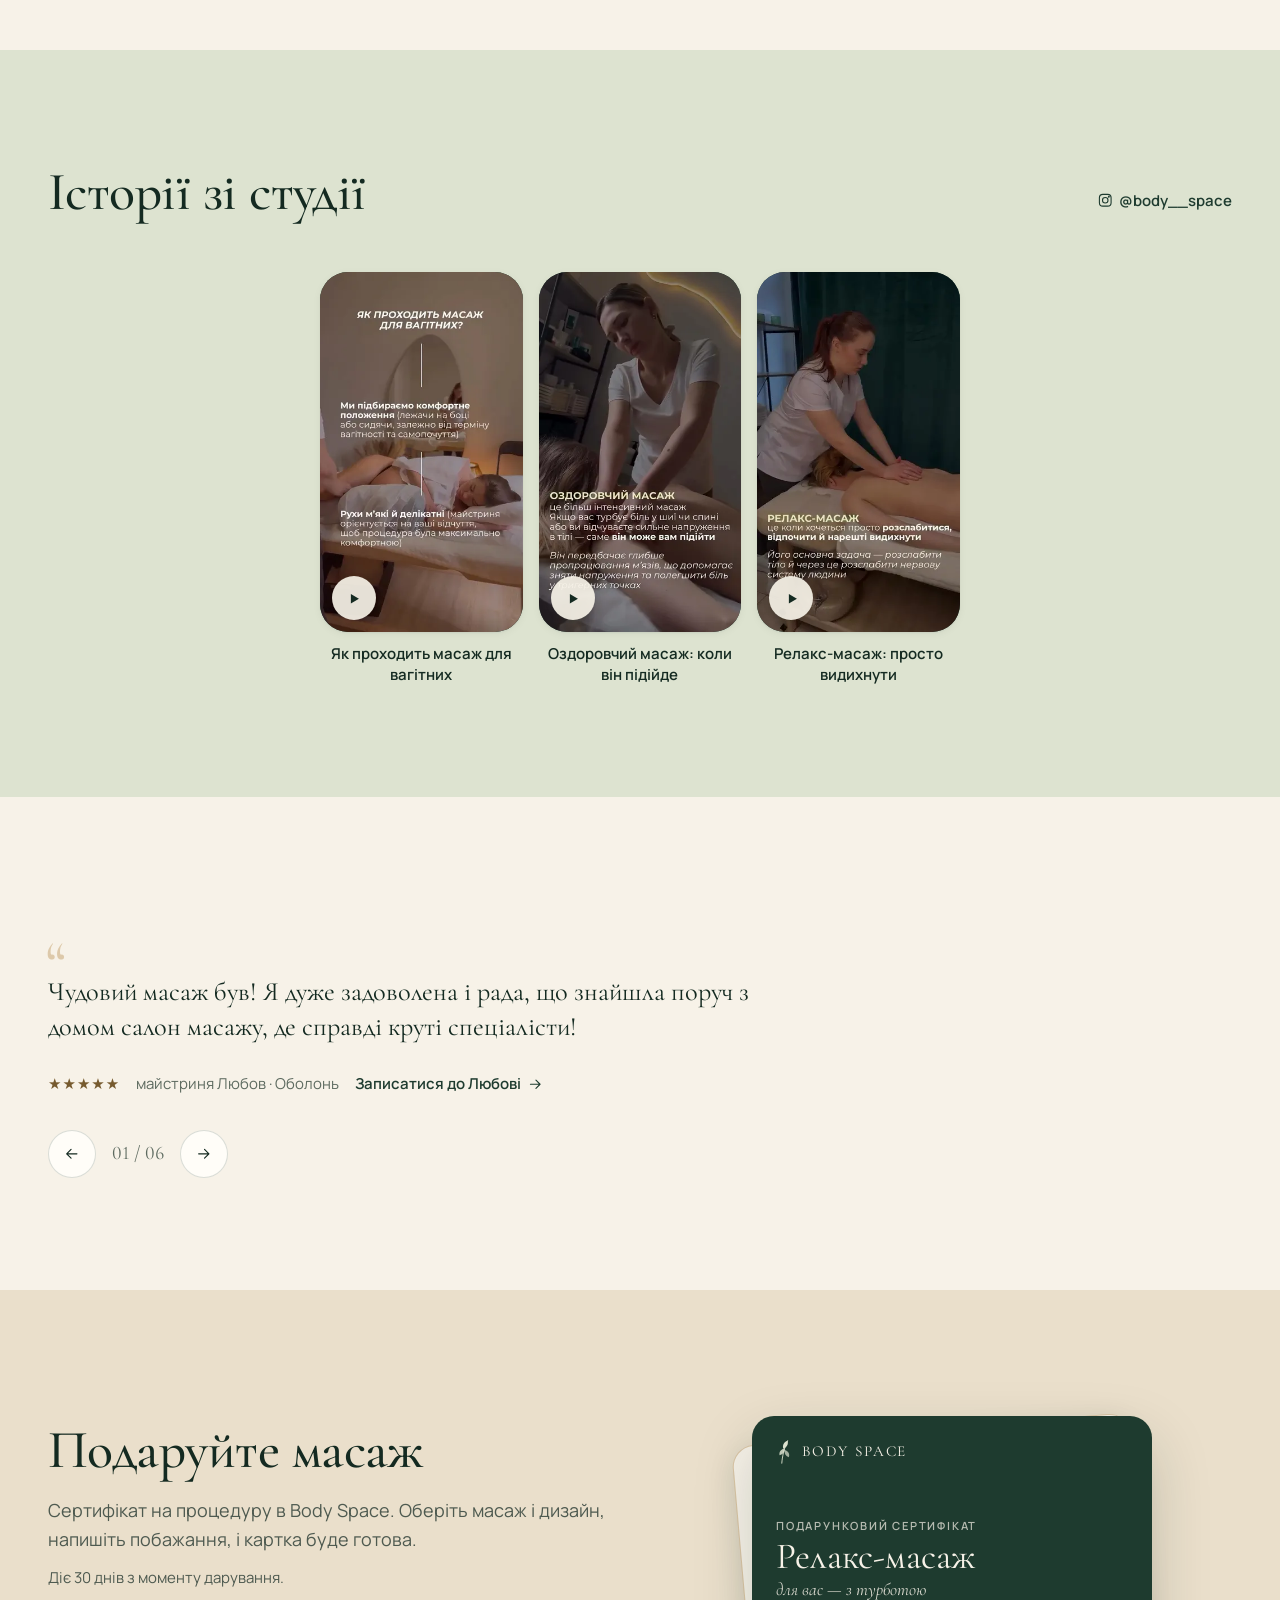
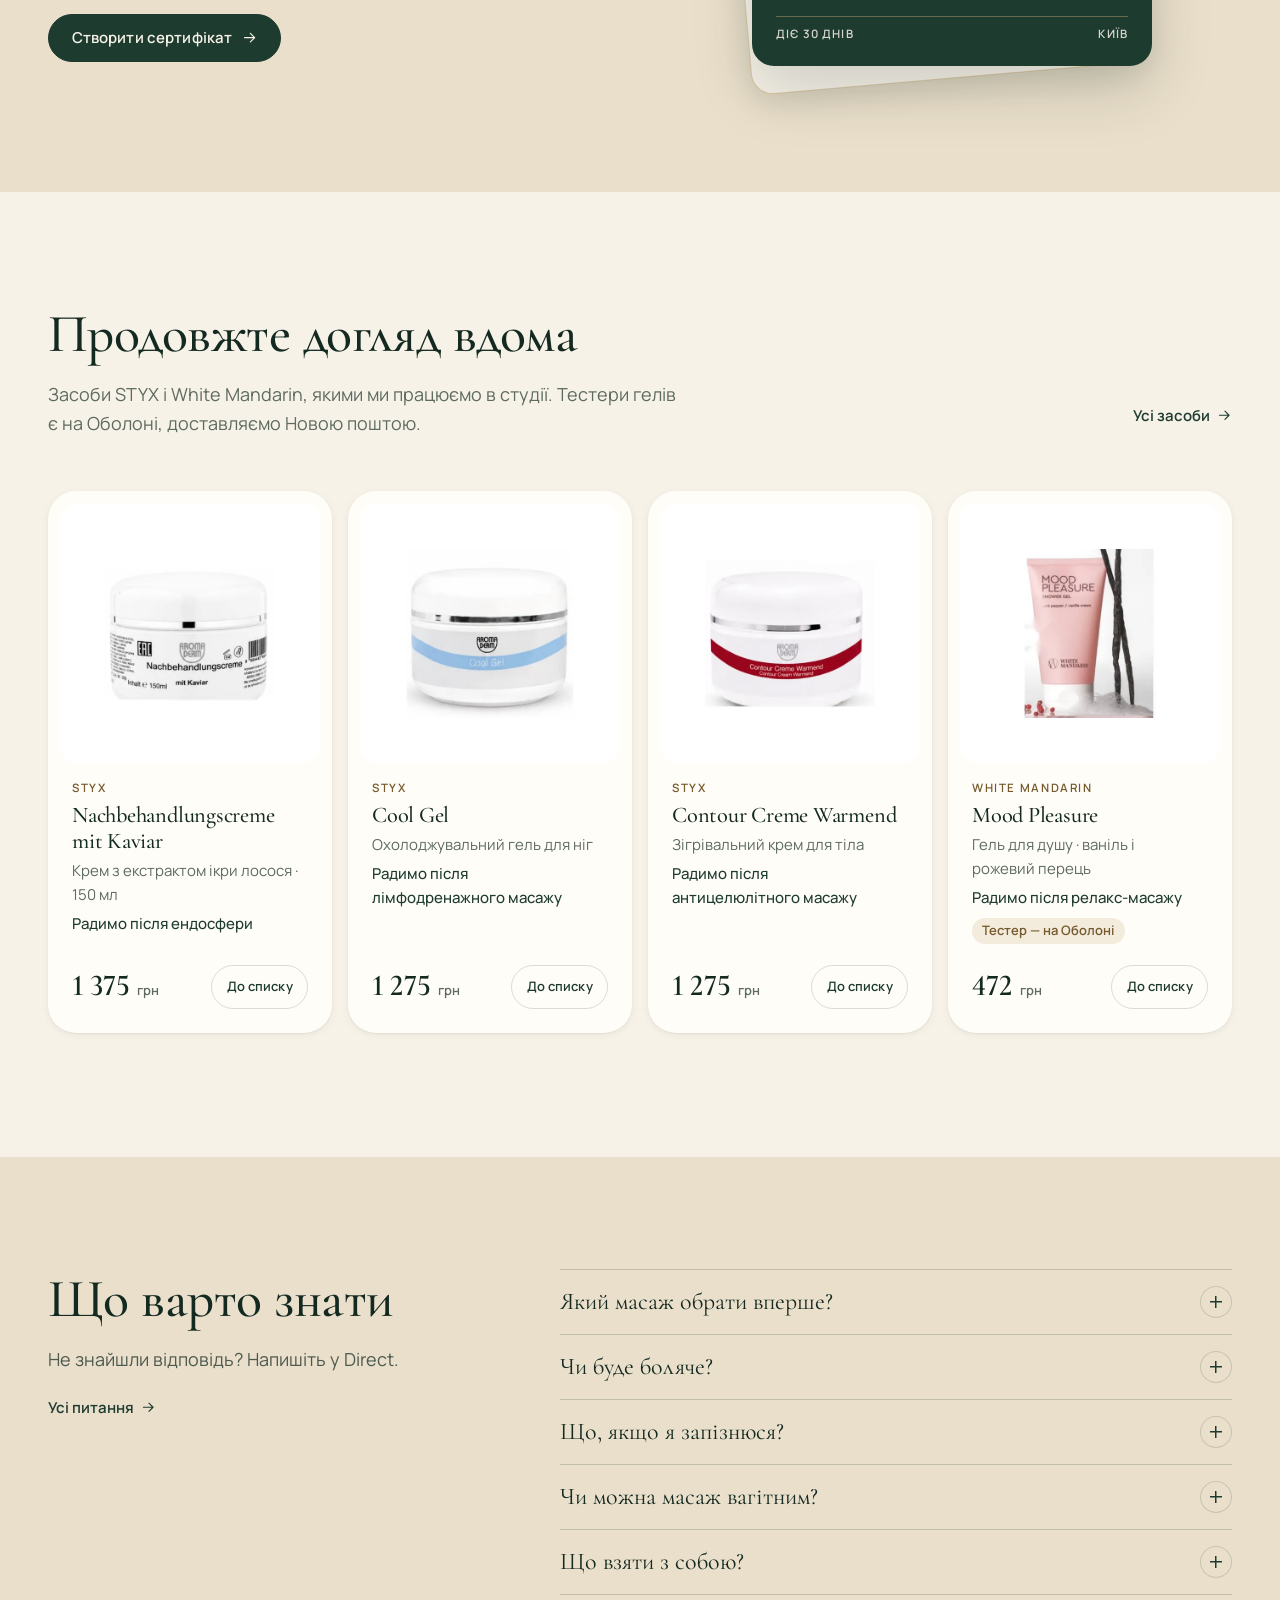
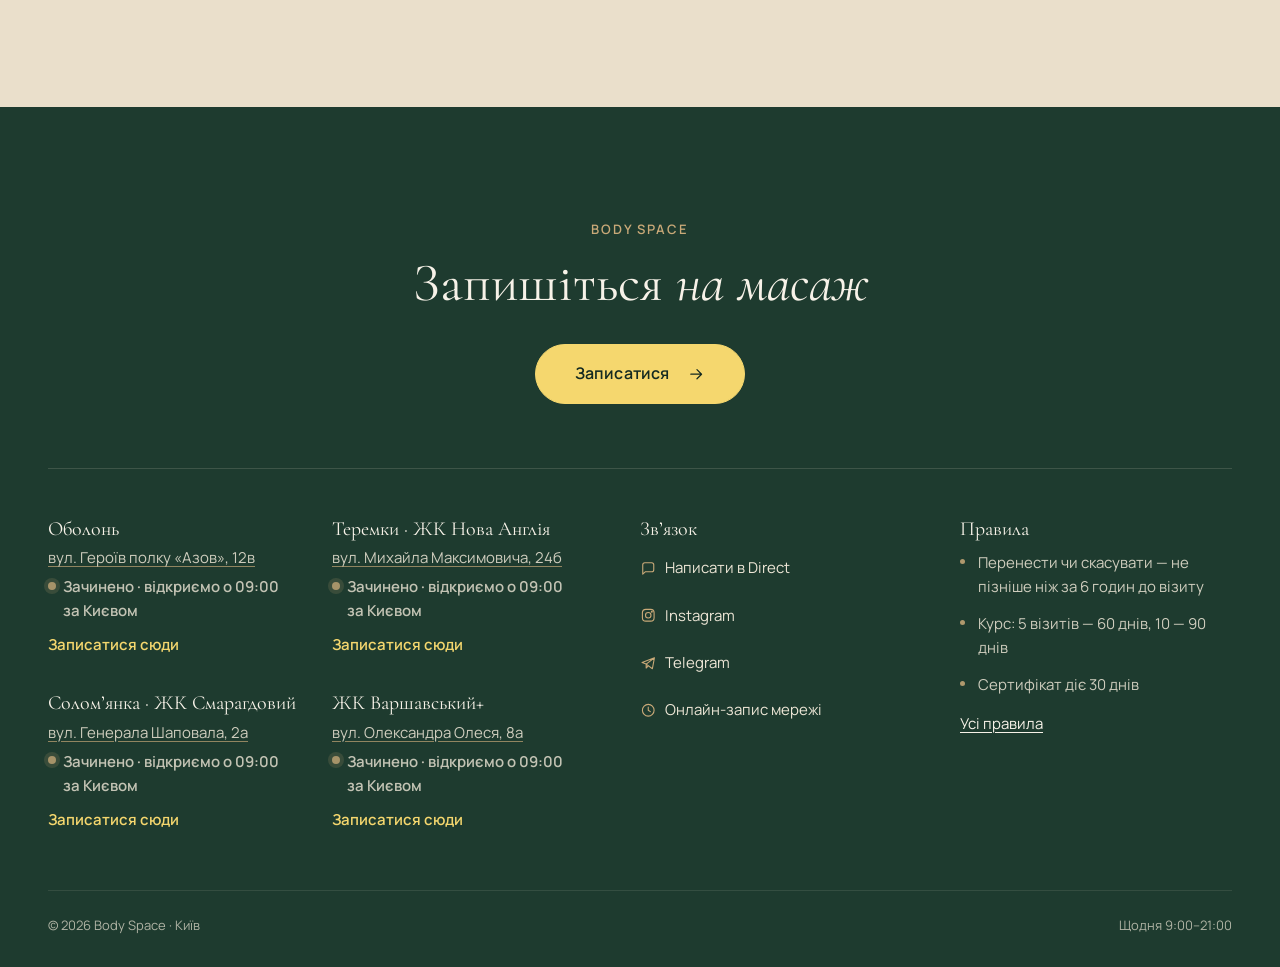
==== commit 313a6692: "Правки сайту: історії, підбір, відступи, прайс-фільтр, замовлення в Direct, засоби Co-Authored-By: C" ====
--- a/index.html
+++ b/index.html
@@ -64,7 +64,7 @@
 <header class="site-header" id="top">
   <div class="container">
     <a class="logo" href="index.html" aria-label="Body Space — на головну">
-      <img class="logo__mark" src="assets/img/logo-leaves.webp" width="21" height="52" alt="">
+      
       <span>Body<br>Space</span>
     </a>
     <nav class="nav" aria-label="Головне меню">
@@ -95,7 +95,7 @@
 
 <div class="mobile-menu" id="mobile-menu" role="dialog" aria-modal="true" aria-label="Меню" hidden>
   <div class="mobile-menu__top">
-    <a class="logo" href="index.html"><img class="logo__mark" src="assets/img/logo-leaves.webp" width="21" height="52" alt=""><span>Body<br>Space</span></a>
+    <a class="logo" href="index.html"><span>Body<br>Space</span></a>
     <button class="close-btn js-menu-close" type="button" aria-label="Закрити меню"><svg class="icon" aria-hidden="true"><use href="#i-close"/></svg></button>
   </div>
   <ul>
--- a/assets/css/pages.css
+++ b/assets/css/pages.css
@@ -64,8 +64,10 @@
 /* ---------- «Що вас турбує?» ---------- */
 .concerns__grid { display: grid; gap: var(--s-7); align-items: center; }
 .concerns__chips { margin-top: var(--s-6); }
-.concerns__chips .chip { flex: 1 1 auto; padding-left: .35rem; }
-.chip__thumb { width: 40px; height: 40px; flex: none; border-radius: 50%; object-fit: cover; border: 2px solid var(--cream); box-shadow: 0 0 0 1px var(--forest-16); }
+.concerns__chips .chip { flex: 1 1 auto; }
+.concerns__photo { width: clamp(150px, 40vw, 220px); aspect-ratio: 1; margin: 0 auto var(--s-4); border-radius: 50%; overflow: hidden; box-shadow: var(--shadow-md); background: var(--beige); }
+.concerns__photo img { width: 100%; height: 100%; object-fit: cover; opacity: 0; transition: opacity 400ms var(--ease); }
+.concerns__photo img.is-in { opacity: 1; }
 .concerns__result { display: grid; gap: var(--s-5); justify-items: center; text-align: center; }
 .xfade { position: relative; width: 100%; height: 100%; }
 .xfade__layer { position: absolute; inset: 0; opacity: 0; transition: opacity 400ms var(--ease); }
@@ -258,14 +260,18 @@
 .master-card__actions { margin-top: auto; padding-top: var(--s-5); display: grid; gap: var(--s-2); justify-items: center; }
 
 /* ---------- Історії ---------- */
-.stories__row { padding-block: 4px 8px; display: grid; grid-template-columns: repeat(3, minmax(150px, 220px)); justify-content: start; gap: var(--s-4); overflow-x: auto; scroll-snap-type: x mandatory; scrollbar-width: none; margin-inline: calc(var(--gutter) * -1); padding-inline: var(--gutter); overflow-y: hidden; overscroll-behavior-x: contain; }
-.stories__row::-webkit-scrollbar { display: none; }
-.story { margin: 0; scroll-snap-align: start; min-width: 0; }
+.stories__row { display: grid; grid-template-columns: repeat(3, minmax(0, 1fr)); gap: var(--s-4); max-width: 640px; margin-inline: auto; }
+.story { margin: 0; min-width: 0; }
 .story__media { position: relative; aspect-ratio: 9 / 16; border-radius: var(--r-lg); overflow: hidden; background: var(--forest); box-shadow: var(--shadow-sm); }
 .story__video { width: 100%; height: 100%; object-fit: cover; }
-.story__play { position: absolute; left: 12px; bottom: 12px; width: 48px; height: 48px; border-radius: 50%; border: 0; background: rgba(247, 242, 232, .92); color: var(--forest-deep); display: grid; place-items: center; box-shadow: var(--shadow-sm); }
-.story figcaption { margin-top: var(--s-3); font-size: var(--fs-sm); font-weight: 600; color: var(--forest-deep); line-height: 1.35; }
-@media (max-width: 767px) { .stories__row { grid-template-columns: repeat(3, 40vw); } }
+.story__play { position: absolute; left: 12px; bottom: 12px; width: 44px; height: 44px; border-radius: 50%; border: 0; background: rgba(247, 242, 232, .92); color: var(--forest-deep); display: grid; place-items: center; box-shadow: var(--shadow-sm); }
+.story figcaption { margin-top: var(--s-3); font-size: var(--fs-sm); font-weight: 600; color: var(--forest-deep); line-height: 1.35; text-align: center; }
+@media (max-width: 767px) {
+  .stories__row { gap: var(--s-2); }
+  .story__media { border-radius: var(--r-md); }
+  .story__play { left: 6px; bottom: 6px; }
+  .story figcaption { font-size: var(--fs-xs); }
+}
 
 /* ---------- Відгук у фокусі ---------- */
 .review-focus { max-width: 720px; }
@@ -676,5 +682,36 @@
 }
 
 /* ---------- Засоби: фото без підкладки ---------- */
-.product-card__media { background: var(--white); }
 .product-card__media img { mix-blend-mode: normal; object-position: center; }
+
+
+/* ---------- Правки: відступи, заголовки, засоби ---------- */
+/* Сторінки з фільтрами: менше порожнього місця між заголовком і фільтрами */
+.page-hero:has(+ .svc-page, + .team, + .shop, + .faq-page, + .js-studio-sections) { padding-bottom: clamp(.5rem, .25rem + 1vw, 1.25rem); }
+.page-hero + .svc-page, .page-hero + .team, .page-hero + .shop, .page-hero + .faq-page { padding-top: clamp(1rem, .5rem + 1.5vw, 2rem); }
+.page-hero + .js-studio-sections > .studio-sec:first-child { padding-top: clamp(1.25rem, .75rem + 1.5vw, 2.25rem); }
+.page-hero:has(+ .js-studio-sections) .page-hero__actions { margin-top: var(--s-4); }
+.page-hero:has(+ .svc-page, + .team, + .shop, + .faq-page) .page-hero__actions { margin-top: var(--s-4); }
+.crumbs { margin-bottom: var(--s-4); }
+
+/* Довгий заголовок (ендосфера): менший розмір і ширший рядок */
+.page-hero h1.h1--long { font-size: clamp(2.1rem, 1.5rem + 2.4vw, 3.6rem); max-width: 22ch; }
+
+/* Послуги на телефоні: закріплений лише перемикач рівня майстрині, категорії гортаються разом зі сторінкою */
+@media (max-width: 767px) {
+  .svc-toolbar { position: static; display: contents; }
+  .svc-tabs { margin-bottom: var(--s-3); }
+  .svc-toolbar .toggle-group { position: sticky; top: var(--header-h); z-index: 6; display: flex; align-items: center; gap: var(--s-3); margin: 0 calc(var(--gutter) * -1) var(--s-3); padding: var(--s-2) var(--gutter); background: rgba(247, 242, 232, .97); border-bottom: 1px solid var(--forest-08); }
+  .svc-cat { scroll-margin-top: calc(var(--header-h) + 64px); }
+}
+.svc-list { min-height: 70vh; overflow-anchor: none; }
+
+/* Кнопка відгуків: на телефоні просто «Відгуки» */
+.rv-short { display: none; }
+@media (max-width: 767px) { .rv-full { display: none; } .rv-short { display: inline; } }
+
+/* Засоби: фото менше, в рамці, не впритул до країв */
+.product-card__media { background: #fff; padding: 16%; margin: var(--s-3) var(--s-3) 0; border-radius: var(--r-md); }
+.product-row { scroll-padding-inline: var(--gutter); }
+@media (max-width: 767px) { .product-row { grid-template-columns: repeat(4, 66vw); } }
+.page-hero:has(+ .js-studio-sections) h1 { max-width: none; }
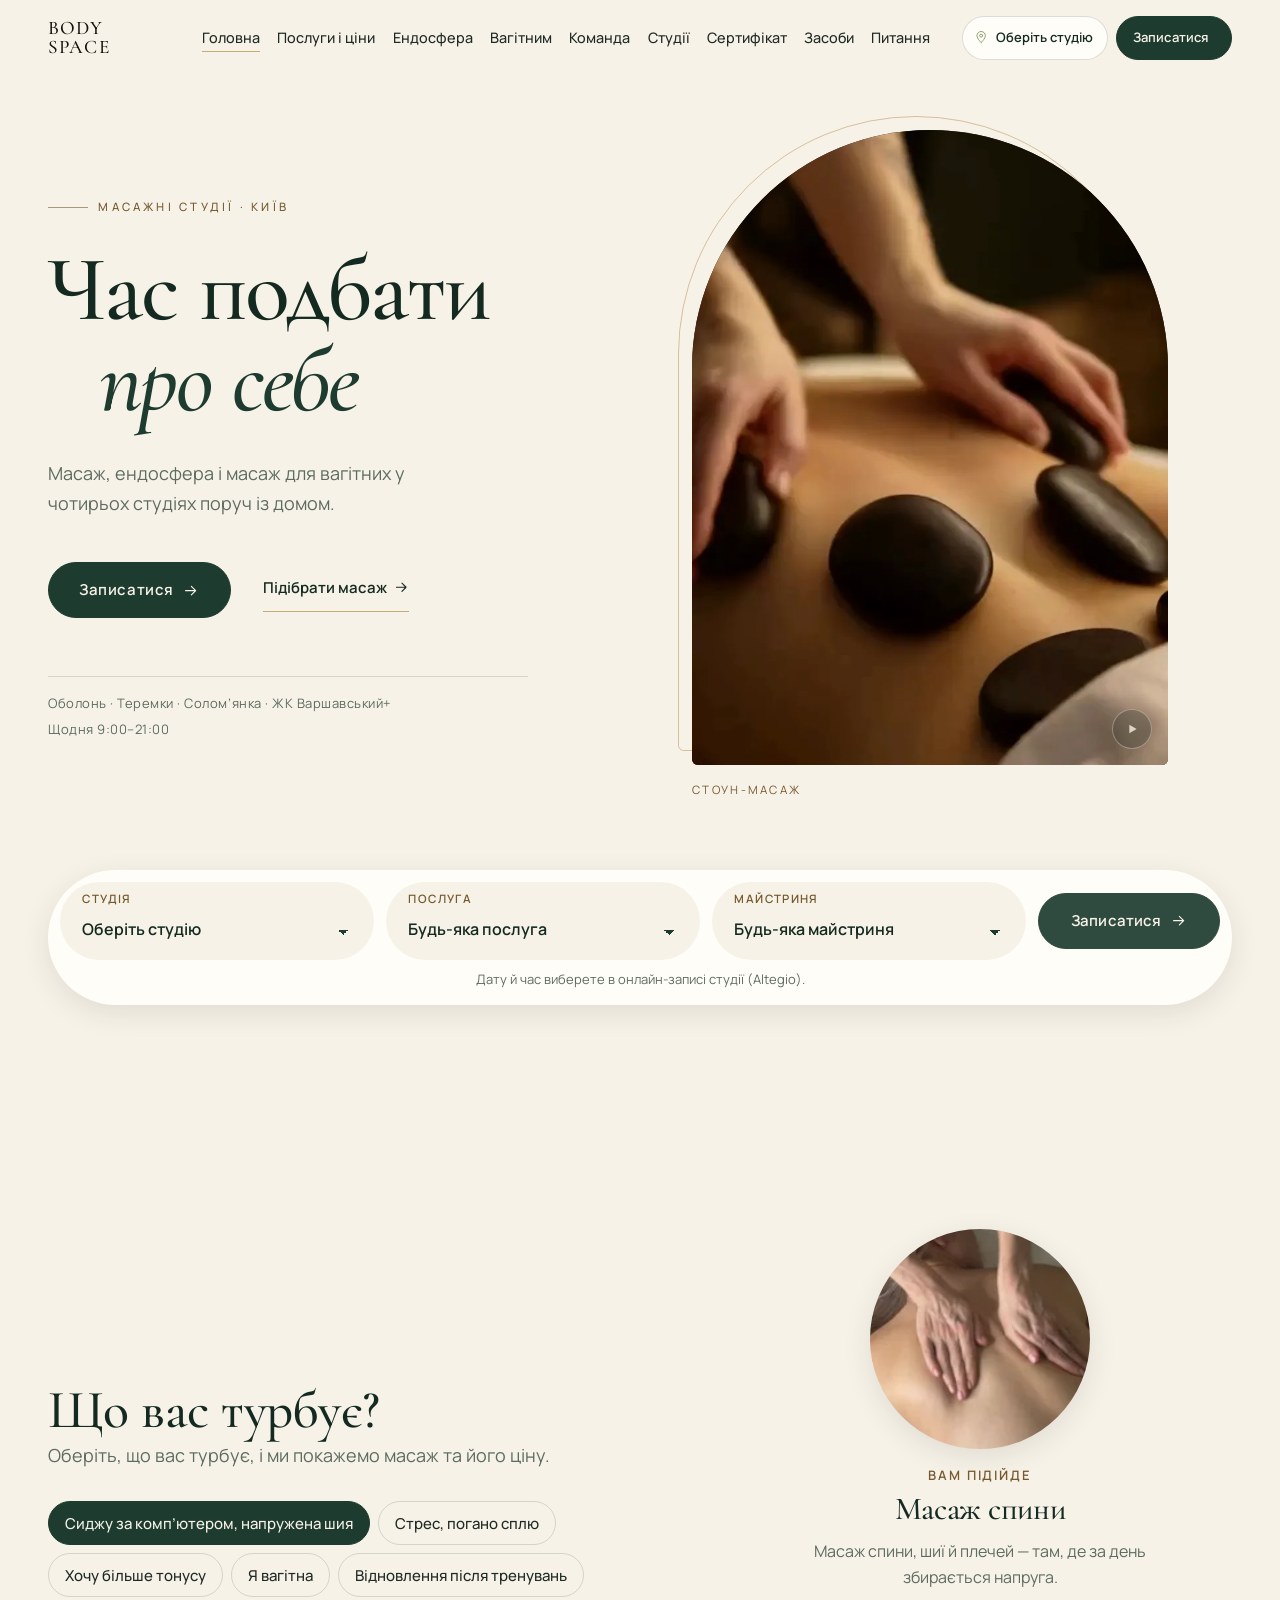
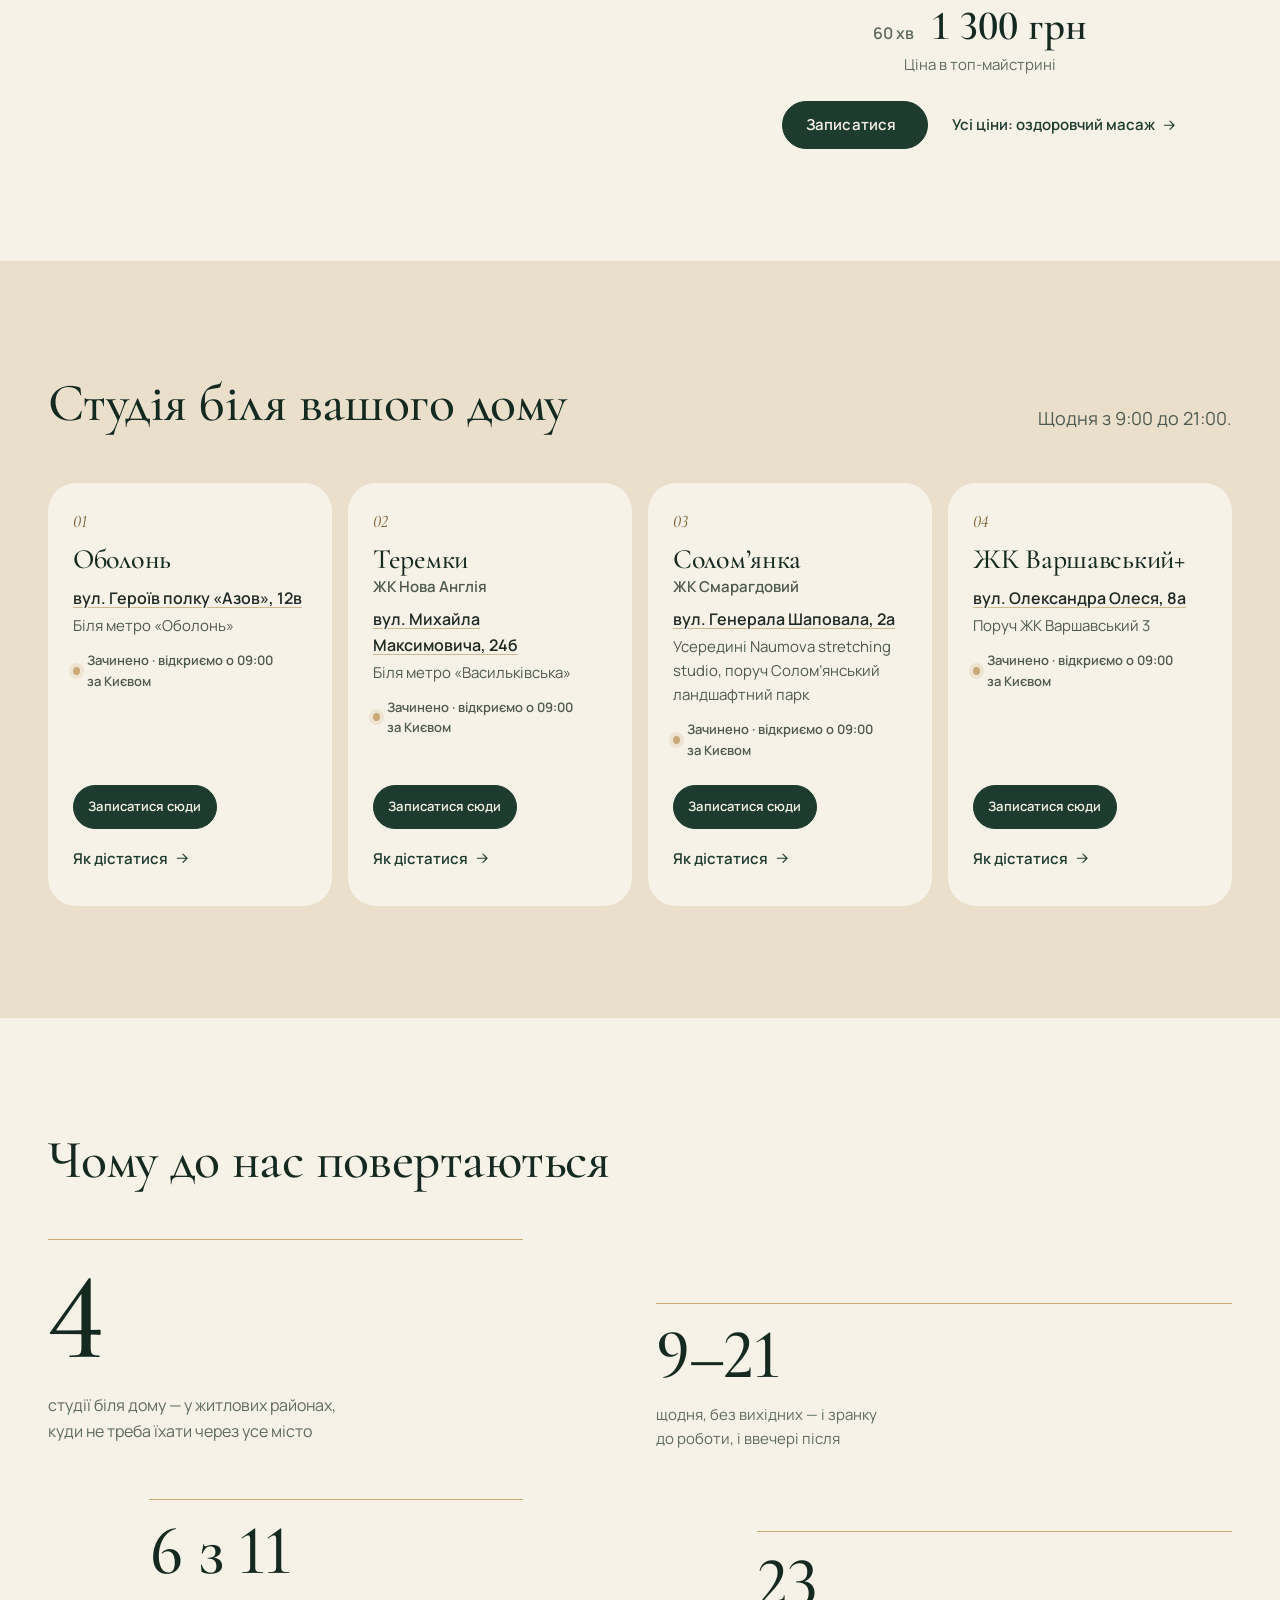
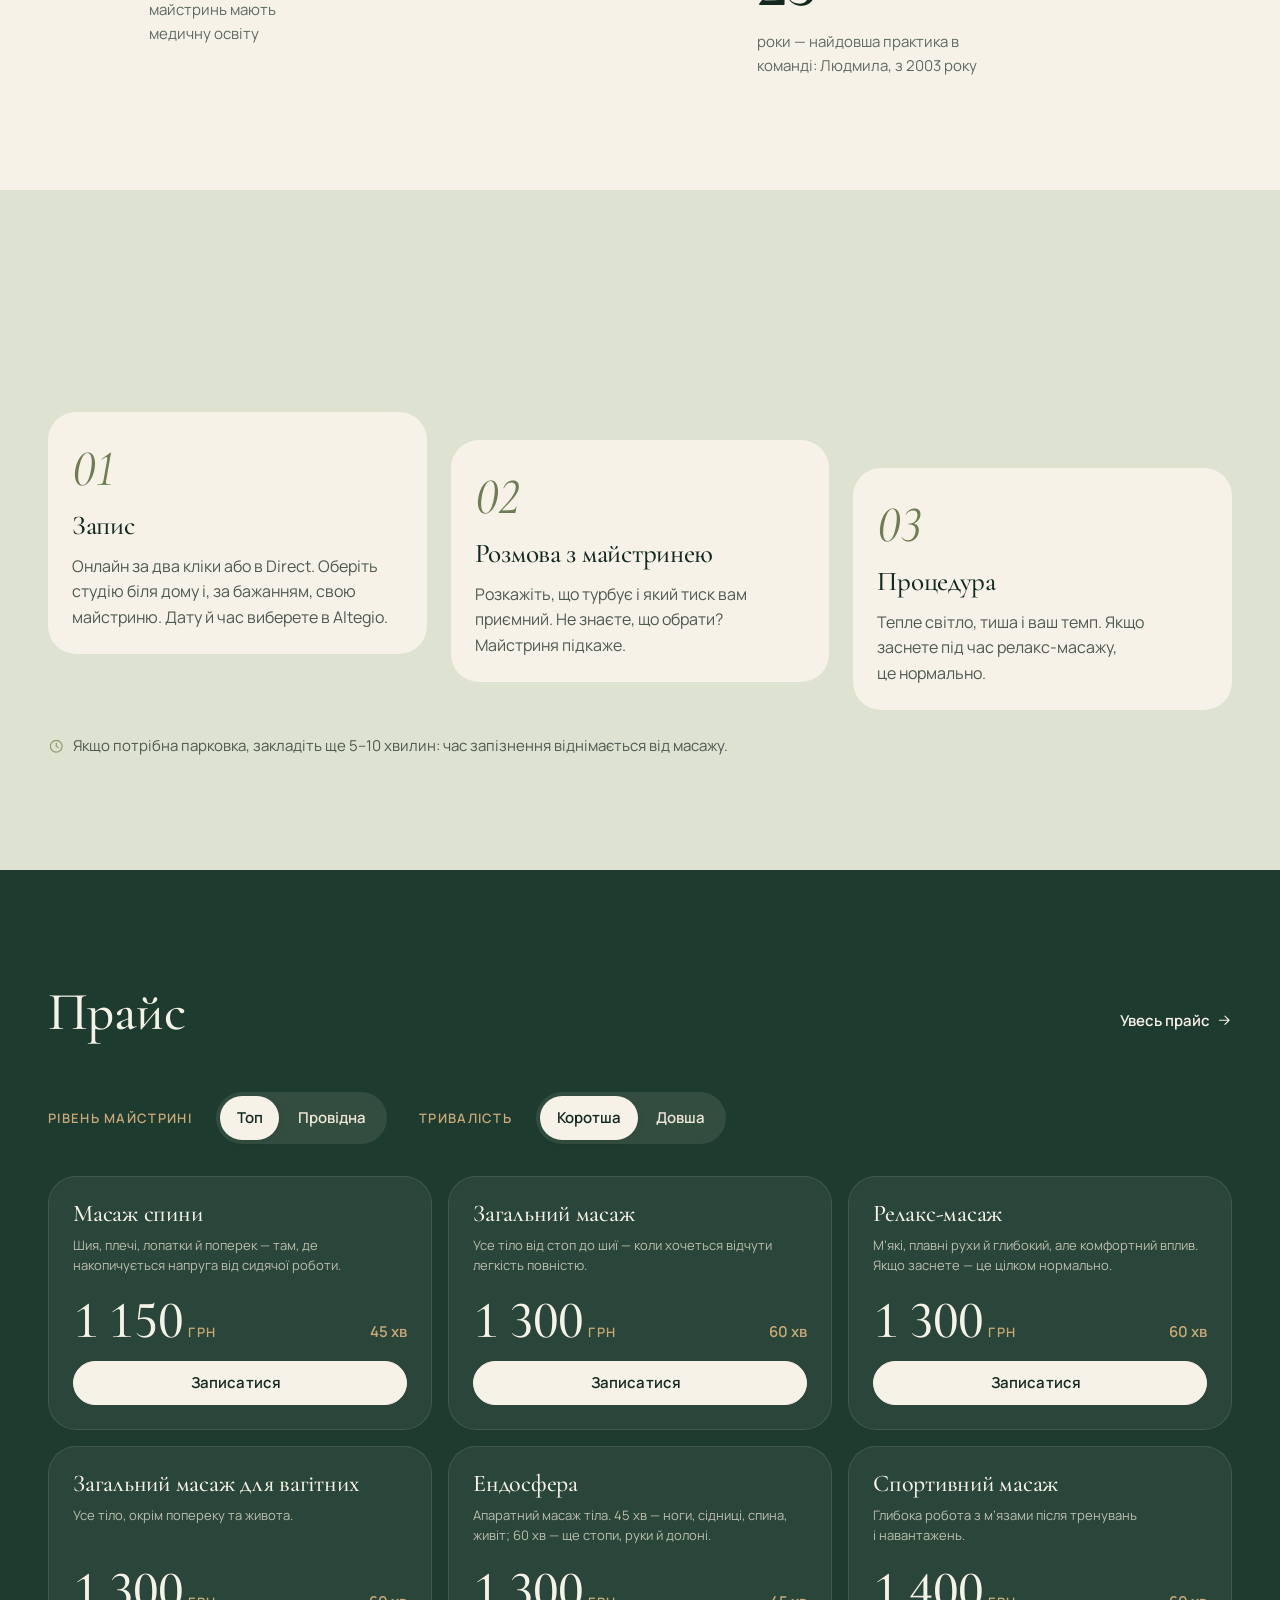
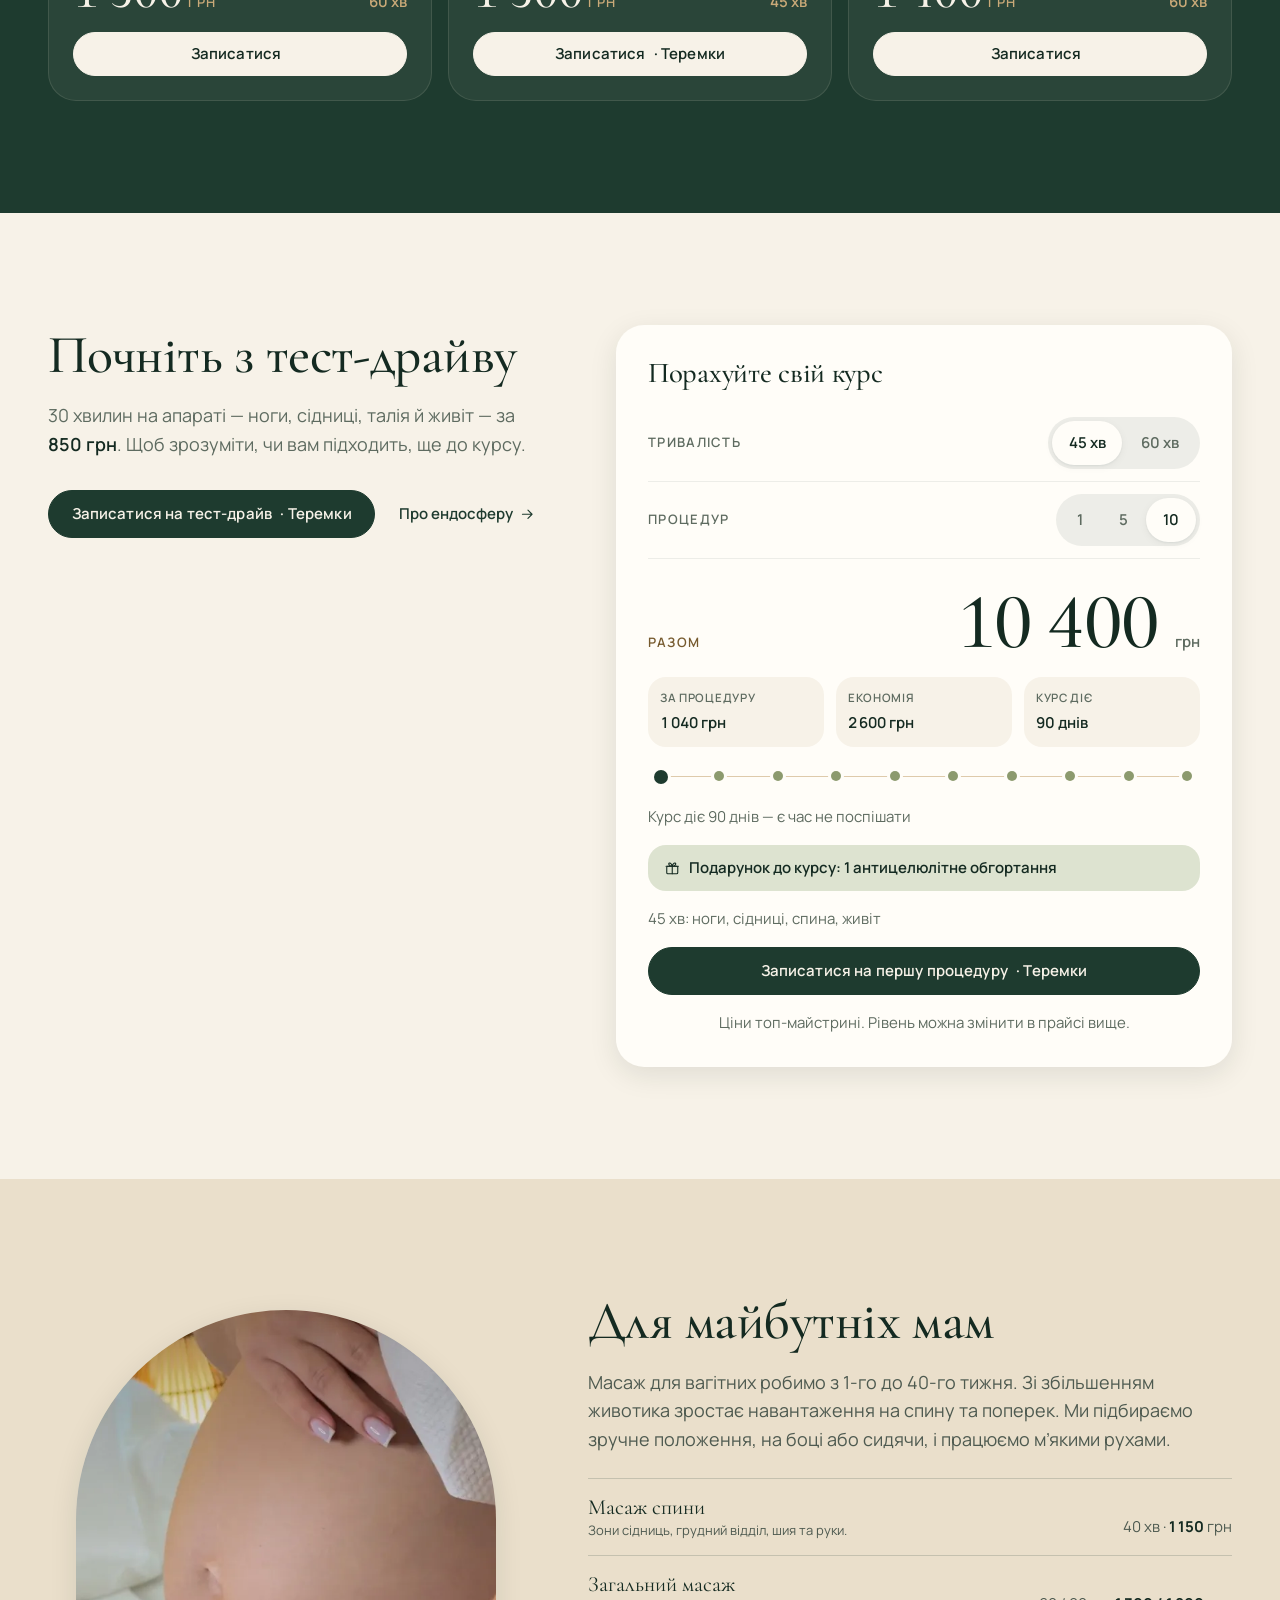
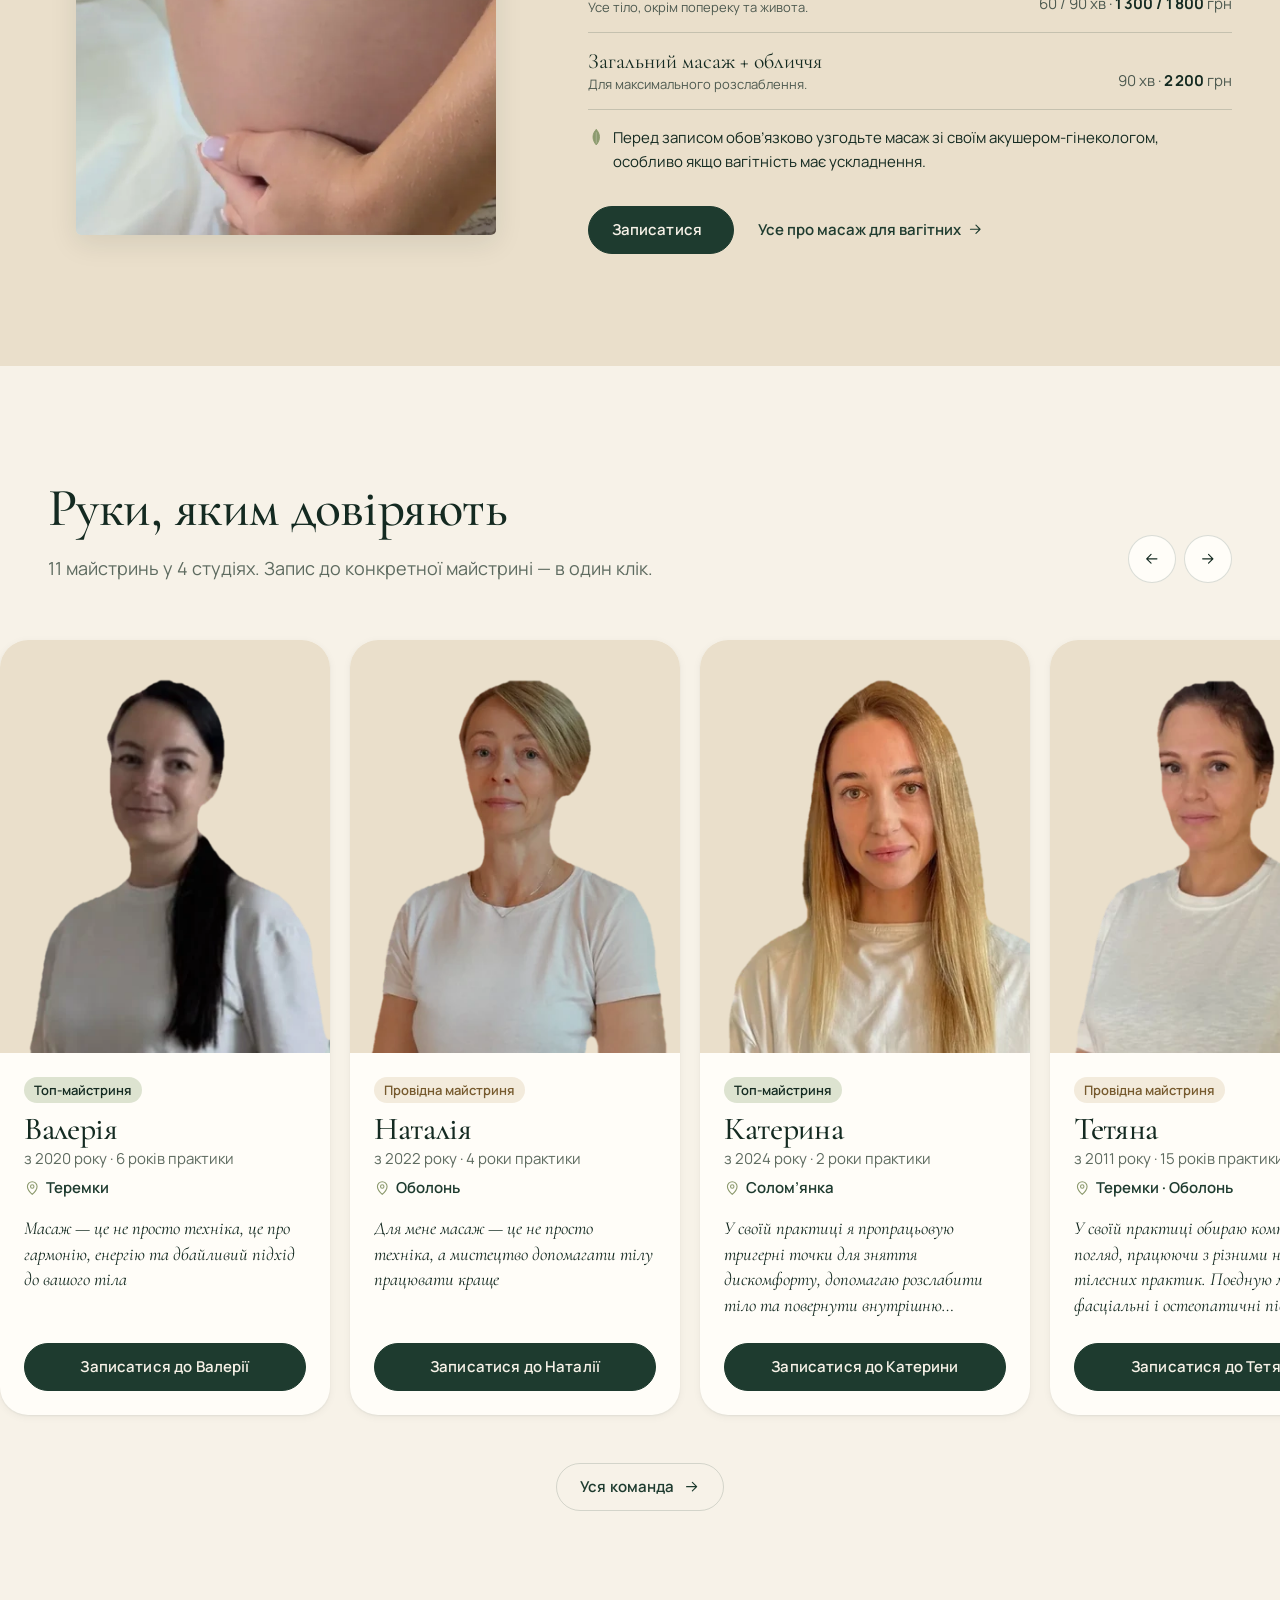
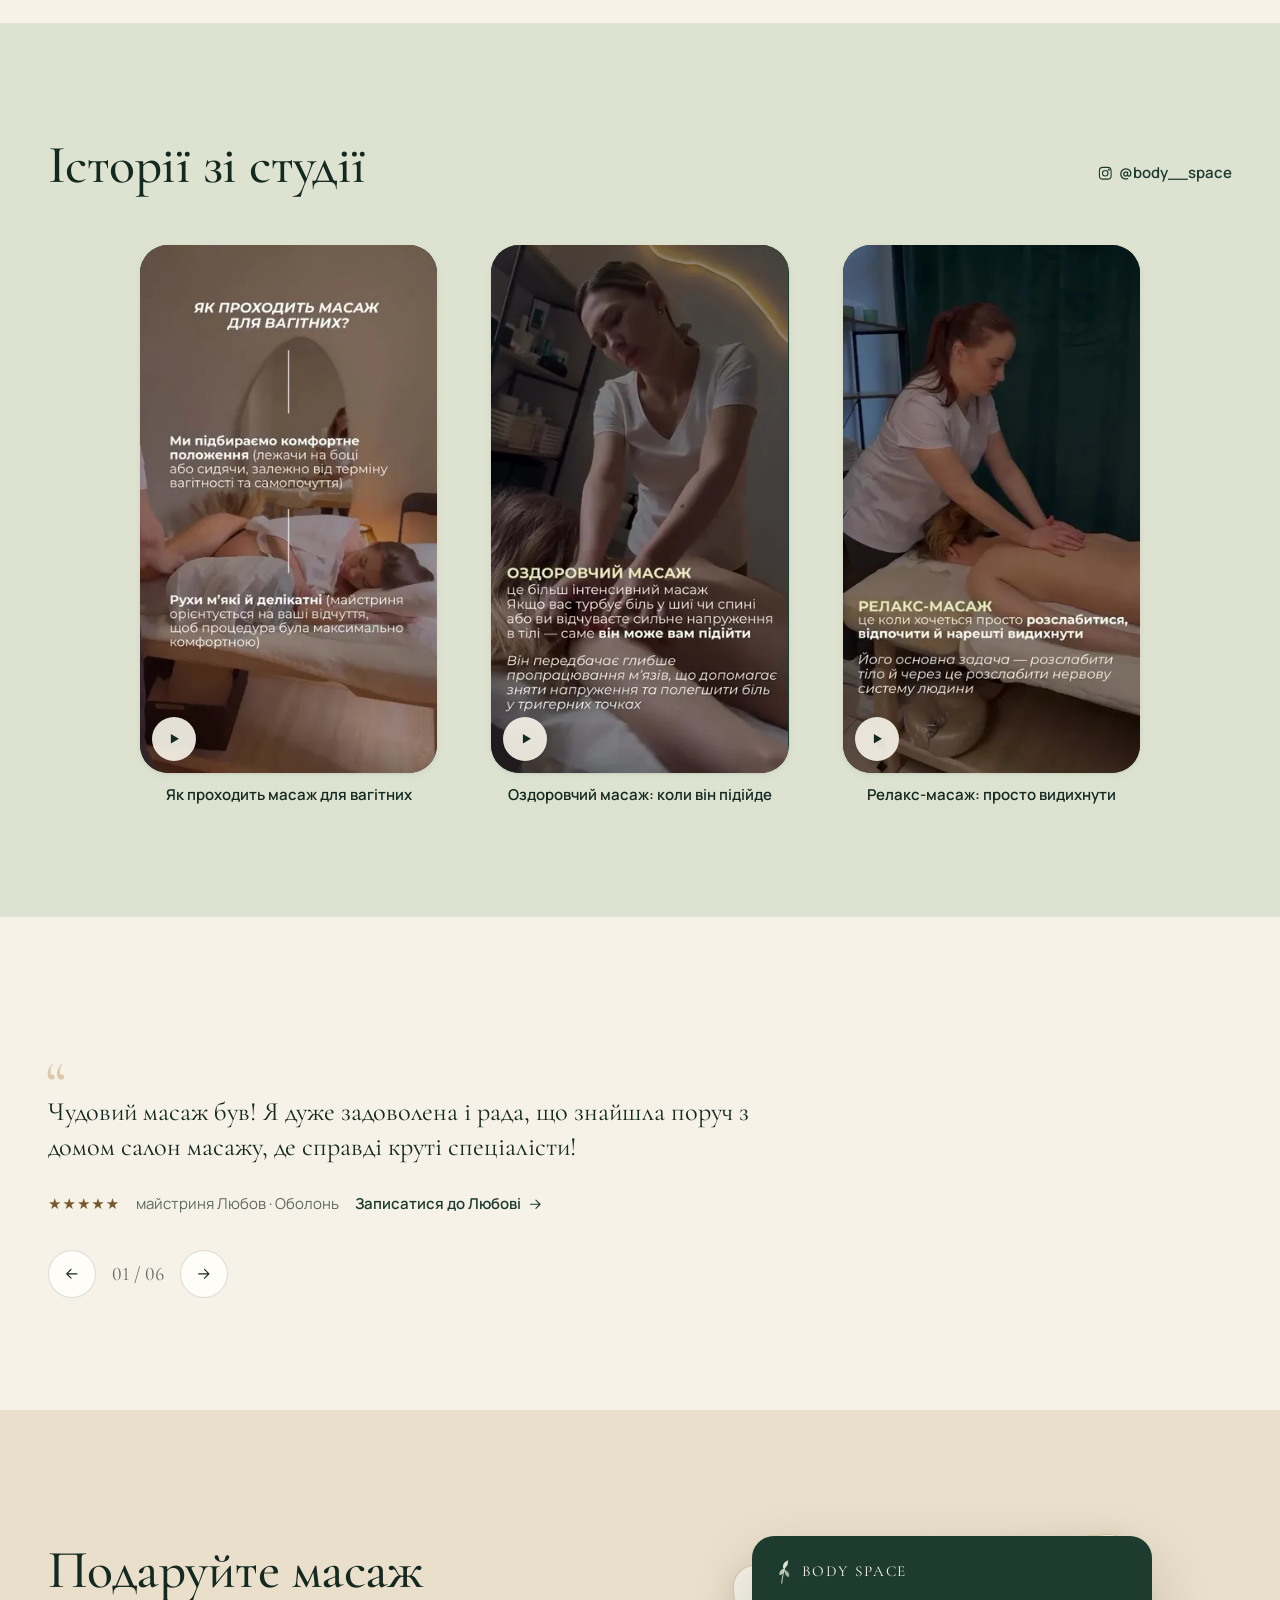
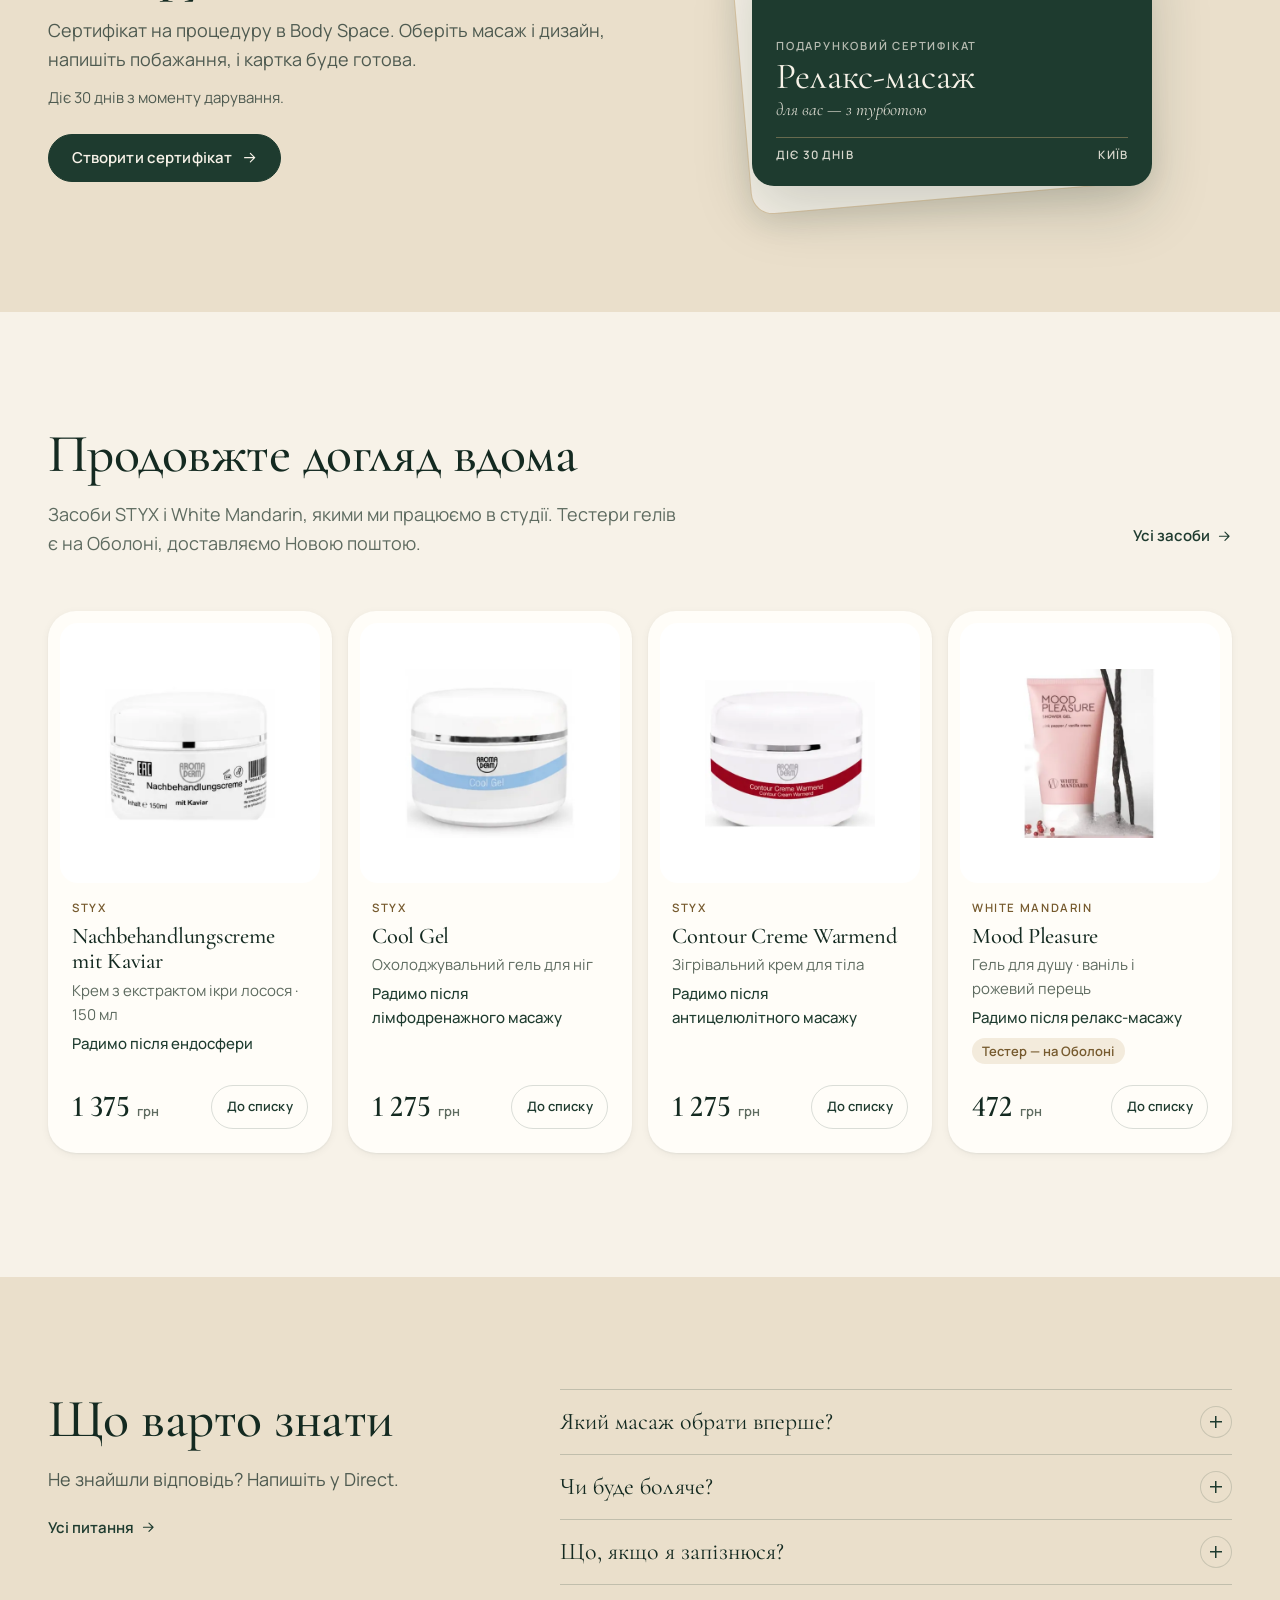
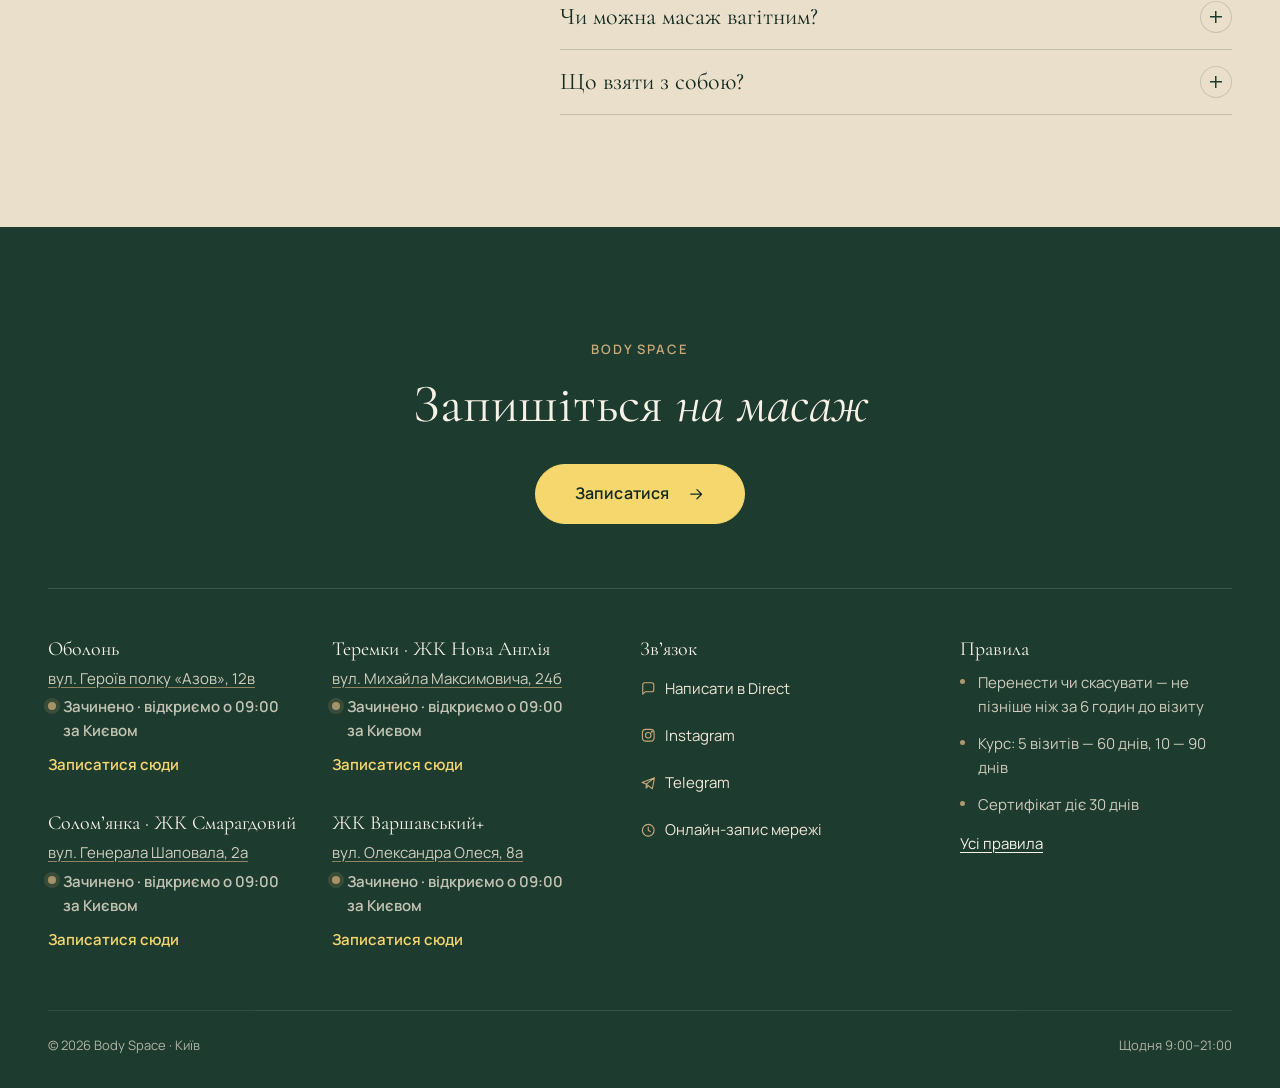
==== commit 6210f42b: "Новий герой з відео в арці, спрощена шапка, квіз і сертифікат через Telegram Co-Authored-By: Claude " ====
--- a/index.html
+++ b/index.html
@@ -29,7 +29,7 @@
   <link rel="preload" as="style" href="https://fonts.googleapis.com/css2?family=Cormorant+Garamond:ital,wght@0,500;0,600;1,500&family=Manrope:wght@400;500;600&display=swap">
   <link rel="stylesheet" href="https://fonts.googleapis.com/css2?family=Cormorant+Garamond:ital,wght@0,500;0,600;1,500&family=Manrope:wght@400;500;600&display=swap" media="print" onload="this.media='all'">
   <noscript><link rel="stylesheet" href="https://fonts.googleapis.com/css2?family=Cormorant+Garamond:ital,wght@0,500;0,600;1,500&family=Manrope:wght@400;500;600&display=swap"></noscript>
-  <link rel="preload" as="image" href="assets/img/studio-neon-wall.webp" imagesrcset="assets/img/studio-neon-wall.webp 1x, assets/img/studio-neon-wall@2x.webp 2x">
+  <link rel="preload" as="image" href="assets/img/hero-stone-poster.webp">
   <link rel="stylesheet" href="assets/css/tokens.css">
   <link rel="stylesheet" href="assets/css/base.css">
   <link rel="stylesheet" href="assets/css/components.css">
@@ -124,26 +124,32 @@
   <section class="hero" aria-labelledby="hero-title">
     <div class="container hero__grid">
       <div class="hero__text">
-        <p class="eyebrow"><svg aria-hidden="true"><use href="#i-leaf"/></svg>Масаж · ендосфера · для вагітних</p>
+        <p class="eyebrow hero__eyebrow">Масажні студії · Київ</p>
         <h1 id="hero-title">Час подбати <em>про себе</em></h1>
-        <p class="hero__lead">Чотири студії біля дому: на Оболоні, Теремках, Солом’янці та в ЖК Варшавський+. Усі майстрині дівчата.</p>
+        <p class="hero__lead">Масаж, ендосфера і масаж для вагітних у чотирьох студіях поруч із домом.</p>
         <div class="hero__actions">
-          <a class="btn js-book" href="https://ig.me/m/body__space">Записатися<span class="js-book-studio"></span><svg class="icon" aria-hidden="true"><use href="#i-arrow"/></svg></a>
-          <a class="btn btn--ghost js-quiz-open" href="#turbuie">Підібрати масаж</a>
-        </div>
-        <button class="book-change js-studio-change" type="button">змінити студію</button>
-      </div>
-
-      <div class="hero__media">
-        <div class="hero__arch frame-arch">
-          <img src="assets/img/studio-neon-wall.webp" srcset="assets/img/studio-neon-wall.webp 1x, assets/img/studio-neon-wall@2x.webp 2x"
-               width="720" height="1280" alt="Жовта неонова лінія на стіні студії Body Space і плетений світильник" fetchpriority="high">
-        </div>
-        <div class="hero__lamp frame-circle">
-          <img src="assets/img/studio-lamp.webp" srcset="assets/img/studio-lamp.webp 1x, assets/img/studio-lamp@2x.webp 2x"
-               width="720" height="456" alt="Теплий плетений світильник у кабінеті">
-        </div>
-      </div>
+          <a class="btn btn--lg js-book" href="https://ig.me/m/body__space">Записатися<svg class="icon" aria-hidden="true"><use href="#i-arrow"/></svg></a>
+          <a class="link-arrow hero__quiz js-quiz-open" href="#turbuie">Підібрати масаж<svg class="icon" aria-hidden="true"><use href="#i-arrow"/></svg></a>
+        </div>
+        <ul class="hero__meta">
+          <li>Оболонь · Теремки · Солом’янка · ЖК Варшавський+</li>
+          <li>Щодня 9:00–21:00</li>
+        </ul>
+      </div>
+
+      <figure class="hero__media">
+        <div class="hero__frame"><div class="hero__arch frame-arch">
+          <video class="hero__video js-hero-video" muted loop playsinline preload="metadata"
+                 width="720" height="960" poster="assets/img/hero-stone-poster.webp"
+                 aria-label="Майстриня Body Space робить масаж теплим камінням">
+            <source src="assets/video/hero-stone.mp4" type="video/mp4">
+          </video>
+          <button class="hero__toggle js-hero-toggle" type="button" aria-label="Зупинити відео" hidden>
+            <svg class="icon" aria-hidden="true"><use href="#i-pause"/></svg>
+          </button>
+        </div></div>
+        <figcaption class="hero__caption"><span>Стоун-масаж</span></figcaption>
+      </figure>
     </div>
 
     <!-- Рядок швидкого запису: Студія · Послуга · Майстриня → Записатися -->
--- a/assets/css/components.css
+++ b/assets/css/components.css
@@ -71,17 +71,33 @@
 @media (min-width: 768px) { .logo span { font-size: 1.2rem; } }
 
 .nav { display: none; }
-.nav ul { list-style: none; margin: 0; padding: 0; display: flex; gap: clamp(.9rem, .2rem + 1.2vw, 1.8rem); }
-.nav a { font-size: var(--fs-sm); font-weight: 500; text-decoration: none; color: var(--ink); padding: .5rem 0; position: relative; }
+.nav ul { list-style: none; margin: 0; padding: 0; display: flex; gap: clamp(.85rem, -.2rem + 1.6vw, 1.7rem); }
+.nav a { font-size: clamp(.8125rem, .5rem + .5vw, .9375rem); font-weight: 500; text-decoration: none; color: var(--ink); padding: .5rem 0; position: relative; }
 .nav a::after { content: ""; position: absolute; left: 0; right: 100%; bottom: .2rem; height: 1px; background: var(--sand); transition: right var(--t-fast) var(--ease); }
 .nav a:hover::after, .nav a[aria-current="page"]::after { right: 0; }
-@media (min-width: 1100px) { .nav { display: block; margin-left: auto; } }
-@media (min-width: 1100px) and (max-width: 1299px) { .nav ul { gap: .75rem; } .nav a { font-size: .8125rem; } }
+@media (min-width: 1200px) { .nav { display: block; margin-left: auto; } }
 
 .header-actions { display: flex; align-items: center; gap: var(--s-2); margin-left: auto; }
-@media (min-width: 1100px) { .header-actions { margin-left: var(--s-4); } }
+@media (min-width: 1200px) { .header-actions { margin-left: var(--s-4); } }
 .header-book { display: none; }
 @media (min-width: 768px) { .header-book { display: inline-flex; } }
+
+/* Кошик у шапці */
+.cart-btn { position: relative; display: inline-grid; place-items: center; width: 44px; height: 44px; border: 1px solid var(--forest-16); border-radius: 50%; background: var(--white); color: var(--forest-deep); transition: border-color var(--t-fast) var(--ease); }
+.cart-btn[hidden] { display: none; }
+.cart-btn:hover { border-color: var(--forest); }
+.cart-btn .icon { width: 22px; height: 22px; fill: none; stroke: currentColor; stroke-width: 1.6; stroke-linecap: round; stroke-linejoin: round; }
+.cart-btn__n { position: absolute; top: -4px; right: -4px; min-width: 20px; height: 20px; padding: 0 5px; border-radius: 10px; background: var(--forest-deep); color: var(--cream, #F7F2E8); font-size: 11px; font-weight: 600; line-height: 20px; text-align: center; }
+
+/* Коли студію вже обрано (десктоп): пігулка стає круглою іконкою, бо назву студії вже показує кнопка «Записатися».
+   Текст лишається для скрінрідерів; клік, як і раніше, відкриває вибір студії. */
+@media (min-width: 768px) {
+  .has-studio .studio-pill { width: 44px; padding: 0; justify-content: center; }
+  .has-studio .studio-pill__label { position: absolute; width: 1px; height: 1px; overflow: hidden; clip: rect(0 0 0 0); white-space: nowrap; }
+  .has-studio .studio-pill .icon { width: 1.25em; height: 1.25em; }
+}
+.header-book, .nav a, .js-book-studio { white-space: nowrap; }
+.header-book { font-size: .8125rem; padding-inline: 1.2em; }
 
 /* Пігулка «Оберіть студію» */
 .studio-pill {
@@ -101,7 +117,7 @@
   width: 44px; height: 44px; border: 0; border-radius: 50%; background: transparent; color: var(--forest-deep);
 }
 .menu-toggle .icon { width: 24px; height: 24px; }
-@media (min-width: 1100px) { .menu-toggle { display: none; } }
+@media (min-width: 1200px) { .menu-toggle { display: none; } }
 
 /* Мобільне меню (вікно на весь екран) */
 .mobile-menu { position: fixed; inset: 0; z-index: 110; background: var(--cream); display: flex; flex-direction: column; padding: var(--s-4) var(--gutter) calc(var(--s-6) + env(safe-area-inset-bottom)); overflow-y: auto; }
--- a/assets/css/pages.css
+++ b/assets/css/pages.css
@@ -5,29 +5,76 @@
    ===================================================================== */
 
 /* ---------- Герой ---------- */
-.hero { position: relative; padding: clamp(1.25rem, 1rem + 2vw, 3.5rem) 0 var(--section-y); overflow: hidden; }
-.hero__grid { display: grid; gap: var(--s-6); align-items: center; position: relative; z-index: 2; }
+.hero { position: relative; padding: clamp(1.5rem, 1rem + 3vw, 4rem) 0 var(--section-y); overflow: hidden; }
+.hero__grid { display: grid; gap: clamp(2.5rem, 2rem + 3vw, 4rem); align-items: center; position: relative; z-index: 2; }
 .hero__text { position: relative; z-index: 2; }
-.hero h1 { max-width: 11ch; }
-.hero__lead { margin-top: var(--s-5); max-width: 34rem; font-size: var(--fs-md); color: var(--muted); }
-.hero__actions { display: flex; flex-wrap: wrap; gap: var(--s-3); margin-top: var(--s-5); }
-@media (max-width: 767px) { .hero__actions .btn { flex: 1 1 auto; justify-content: center; padding-inline: var(--s-4); } }
-.hero__text .book-change { margin-top: var(--s-2); }
-
-.hero__media { position: relative; justify-self: center; width: min(100%, 420px); }
-.hero__arch { aspect-ratio: 3 / 4; box-shadow: var(--shadow-md); }
-.hero__arch { position: relative; }
-.hero__arch img { object-position: 50% 18%; }
-.hero__lamp { position: absolute; right: -10px; bottom: -22px; width: 34%; border: 6px solid var(--cream); box-shadow: var(--shadow-md); }
-.hero__lamp img { object-position: 30% 60%; }
-
+
+/* Надзаголовок: тонка лінія + дрібні капітелі з повітрям */
+.hero__eyebrow { gap: .9em; margin-bottom: clamp(1.25rem, 1rem + 1vw, 2rem); font-size: .72rem; font-weight: 500; letter-spacing: .28em; }
+.hero__eyebrow::before { content: ""; width: 2.5rem; height: 1px; background: currentColor; opacity: .6; }
+
+.hero h1 { max-width: none; font-size: clamp(3rem, 1.8rem + 5vw, 6.5rem); line-height: .98; letter-spacing: -.02em; }
+.hero h1 em { display: block; padding-left: .55em; color: var(--forest); }
+.hero__lead { margin-top: clamp(1.5rem, 1.2rem + 1vw, 2.25rem); max-width: 26rem; font-size: var(--fs-md); line-height: 1.65; color: var(--muted); }
+
+.hero__actions { display: flex; flex-wrap: wrap; align-items: center; gap: var(--s-3) var(--s-6); margin-top: clamp(2rem, 1.6rem + 1.5vw, 2.75rem); }
+.btn--lg { min-height: 56px; padding: .9em 2em; letter-spacing: .04em; }
+.hero__quiz { color: var(--forest-deep); border-bottom: 1px solid var(--sand); min-height: 0; padding-bottom: .3em; }
+
+.hero__meta { list-style: none; margin: clamp(2.5rem, 2rem + 2vw, 4rem) 0 0; padding: var(--s-4) 0 0; border-top: 1px solid var(--forest-16); max-width: 30rem; display: grid; gap: .35rem; font-size: var(--fs-xs); letter-spacing: .04em; color: var(--muted); }
+
+/* Відео в арці, як дзеркало в студії */
+.hero__media { position: relative; justify-self: center; width: min(100%, 380px); margin: 0; }
+.hero__frame { position: relative; }
+.hero__frame::before { /* тонкий контур арки, зсунутий за кадр */
+  content: ""; position: absolute; inset: -14px 14px 14px -14px; border: 1px solid var(--sand); border-radius: var(--r-arch); opacity: .7; pointer-events: none;
+}
+.hero__arch { position: relative; aspect-ratio: 3 / 4; background: #2a2119; }
+.hero__video { display: block; width: 100%; height: 100%; object-fit: cover; }
+.hero__toggle {
+  position: absolute; right: 16px; bottom: 16px; z-index: 2;
+  display: inline-grid; place-items: center; width: 40px; height: 40px; border-radius: 50%;
+  border: 1px solid rgba(247, 242, 232, .45); background: rgba(20, 42, 33, .28); color: var(--cream);
+  -webkit-backdrop-filter: blur(8px); backdrop-filter: blur(8px);
+  opacity: .75; transition: opacity var(--t-fast) var(--ease);
+}
+.hero__toggle[hidden] { display: none; }
+.hero__toggle:hover, .hero__toggle:focus-visible { opacity: 1; }
+.hero__toggle .icon { width: 16px; height: 16px; }
+.hero__caption { display: flex; justify-content: space-between; gap: var(--s-4); margin-top: var(--s-4); font-size: .72rem; letter-spacing: .2em; text-transform: uppercase; color: var(--sand-ink); }
+
+@media (max-width: 767px) {
+  .hero__actions .btn { flex: 1 1 100%; justify-content: center; }
+  .hero__quiz { margin-inline: auto; }
+}
 @media (min-width: 900px) {
-  .hero__grid { grid-template-columns: 1.08fr .92fr; gap: var(--s-8); }
-  .hero__media { justify-self: end; width: min(100%, 470px); }
+  .hero__grid { grid-template-columns: 1.1fr .9fr; gap: var(--s-8); }
+  /* арка завжди вміщається в екран разом із підписом */
+  .hero__media { justify-self: end; margin-right: clamp(0px, 5vw, 5rem); width: min(100%, 440px, calc((100svh - var(--header-h) - 9rem) * .75)); min-width: 320px; }
 }
 @media (min-width: 1100px) {
-  .hero__grid { grid-template-columns: 1.05fr .95fr; }
-  .hero__media { width: min(100%, 540px); }
+  .hero__grid { grid-template-columns: 1.15fr .85fr; }
+  .hero__media { width: min(100%, 480px, calc((100svh - var(--header-h) - 9rem) * .75)); }
+}
+
+
+/* Поява героя: спокійно, по черзі. Лише коли є JS і людина не вимкнула анімацію. */
+@keyframes hero-rise { from { opacity: 0; transform: translateY(22px); } to { opacity: 1; transform: none; } }
+@keyframes hero-arch { from { opacity: 0; transform: translateY(32px) scale(.97); } to { opacity: 1; transform: none; } }
+@keyframes hero-settle { from { transform: scale(1.08); } to { transform: scale(1); } }
+@keyframes hero-fade { from { opacity: 0; } to { opacity: .7; } }
+@media (prefers-reduced-motion: no-preference) {
+  .js .hero__eyebrow, .js .hero h1, .js .hero h1 em, .js .hero__lead, .js .hero__actions, .js .hero__meta { animation: hero-rise 900ms var(--ease) both; }
+  .js .hero__eyebrow { animation-delay: .1s; }
+  .js .hero h1 { animation-delay: .25s; }
+  .js .hero h1 em { animation-delay: .45s; }
+  .js .hero__lead { animation-delay: .65s; }
+  .js .hero__actions { animation-delay: .8s; }
+  .js .hero__meta { animation-delay: .95s; }
+  .js .hero__arch { animation: hero-arch 1200ms var(--ease) .3s both; }
+  .js .hero__video { animation: hero-settle 2400ms var(--ease) .3s both; }
+  .js .hero__frame::before { animation: hero-fade 1400ms var(--ease) .9s both; }
+  .js .hero__caption { animation: hero-rise 900ms var(--ease) 1.1s both; }
 }
 
 /* Рядок швидкого запису */
@@ -260,14 +307,14 @@
 .master-card__actions { margin-top: auto; padding-top: var(--s-5); display: grid; gap: var(--s-2); justify-items: center; }
 
 /* ---------- Історії ---------- */
-.stories__row { display: grid; grid-template-columns: repeat(3, minmax(0, 1fr)); gap: var(--s-4); max-width: 640px; margin-inline: auto; }
+.stories__row { display: grid; grid-template-columns: repeat(3, minmax(0, 1fr)); gap: clamp(2rem, 1rem + 3vw, 4rem); max-width: 1000px; margin-inline: auto; }
 .story { margin: 0; min-width: 0; }
 .story__media { position: relative; aspect-ratio: 9 / 16; border-radius: var(--r-lg); overflow: hidden; background: var(--forest); box-shadow: var(--shadow-sm); }
 .story__video { width: 100%; height: 100%; object-fit: cover; }
 .story__play { position: absolute; left: 12px; bottom: 12px; width: 44px; height: 44px; border-radius: 50%; border: 0; background: rgba(247, 242, 232, .92); color: var(--forest-deep); display: grid; place-items: center; box-shadow: var(--shadow-sm); }
 .story figcaption { margin-top: var(--s-3); font-size: var(--fs-sm); font-weight: 600; color: var(--forest-deep); line-height: 1.35; text-align: center; }
 @media (max-width: 767px) {
-  .stories__row { gap: var(--s-2); }
+  .stories__row { gap: var(--s-3); }
   .story__media { border-radius: var(--r-md); }
   .story__play { left: 6px; bottom: 6px; }
   .story figcaption { font-size: var(--fs-xs); }
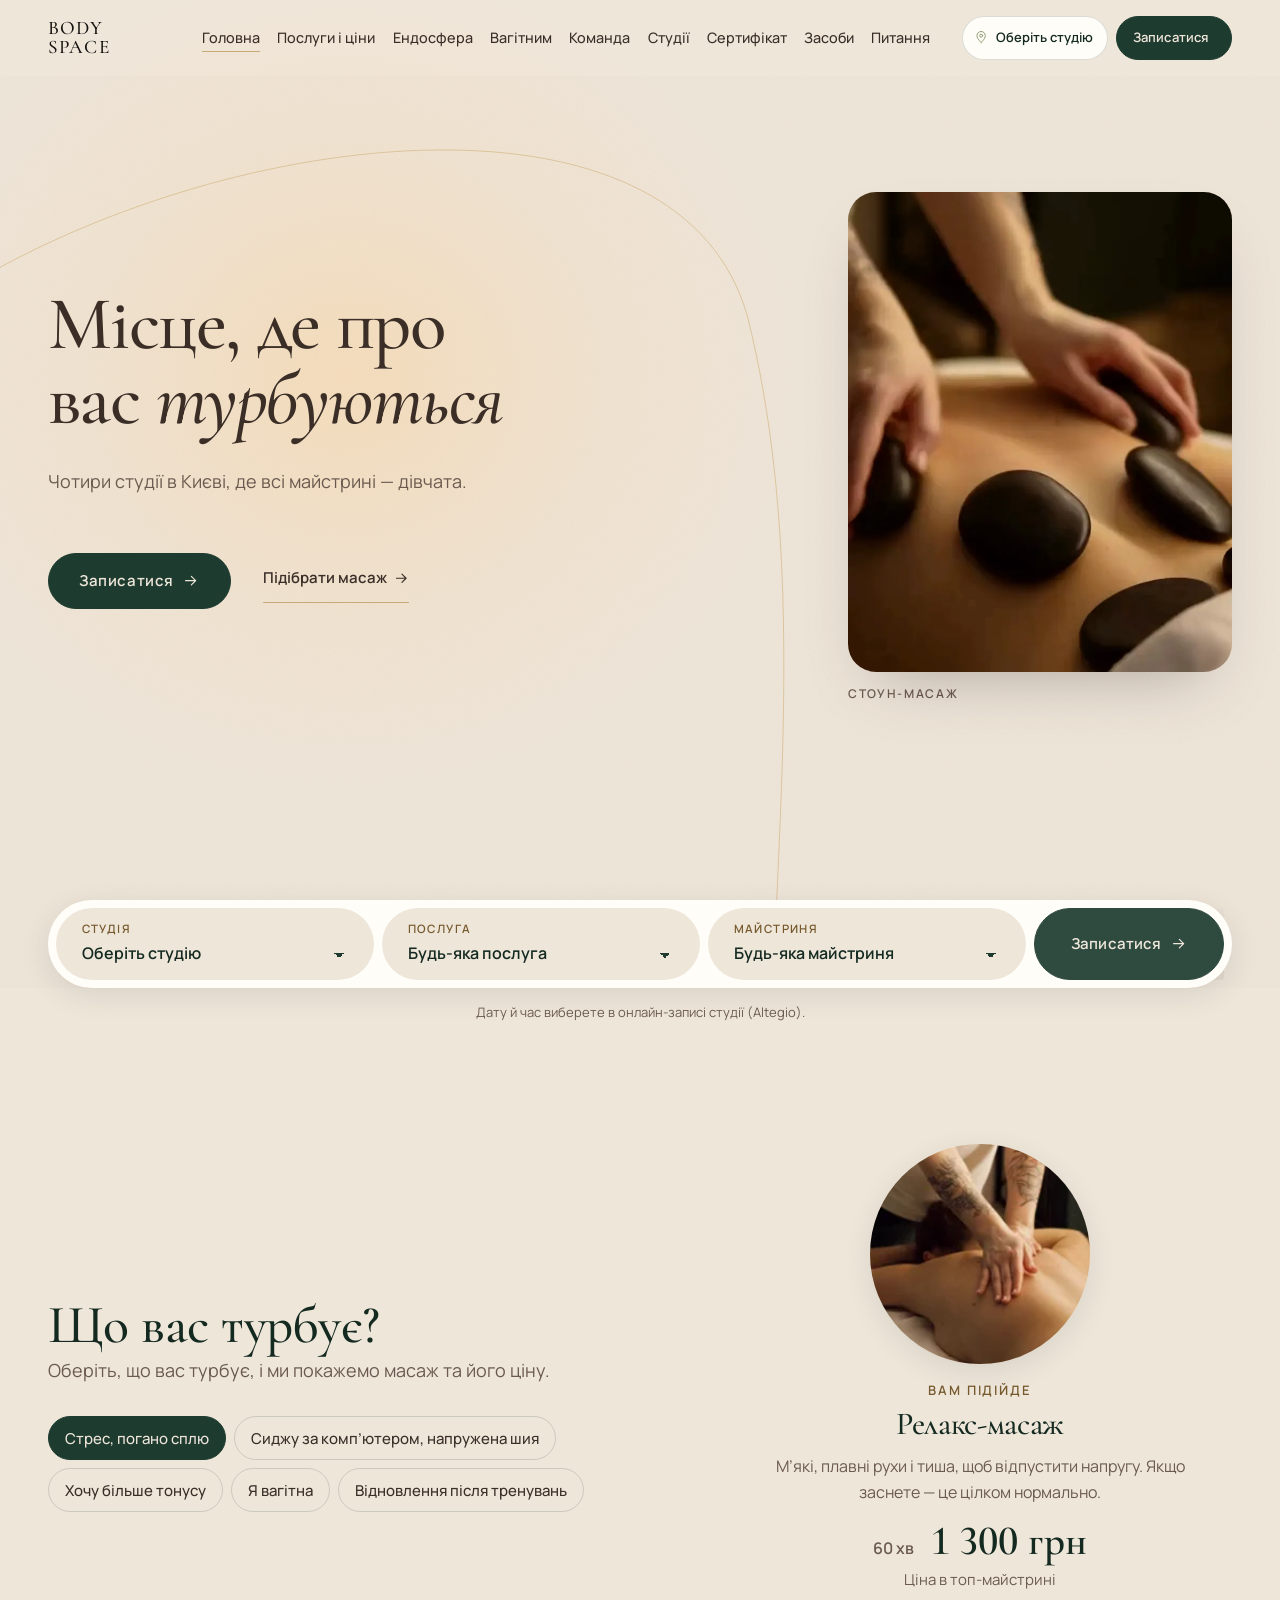
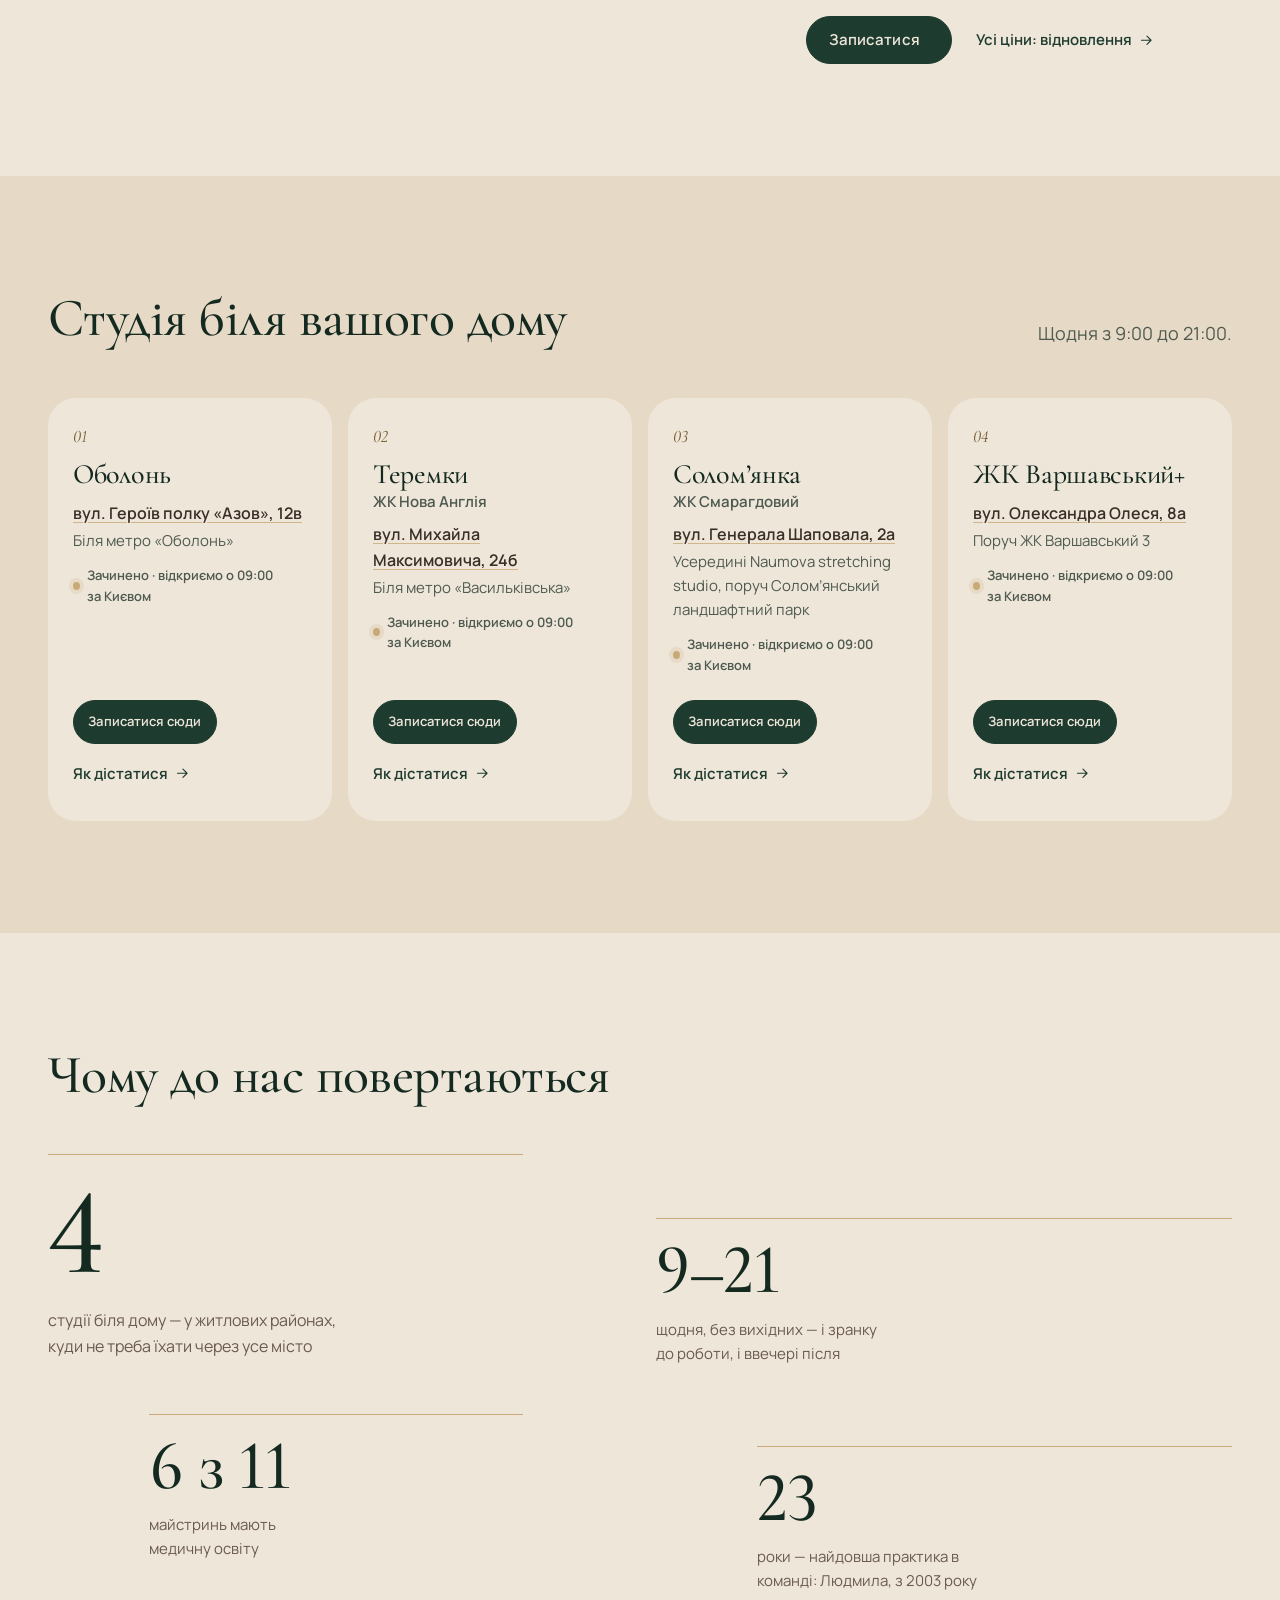
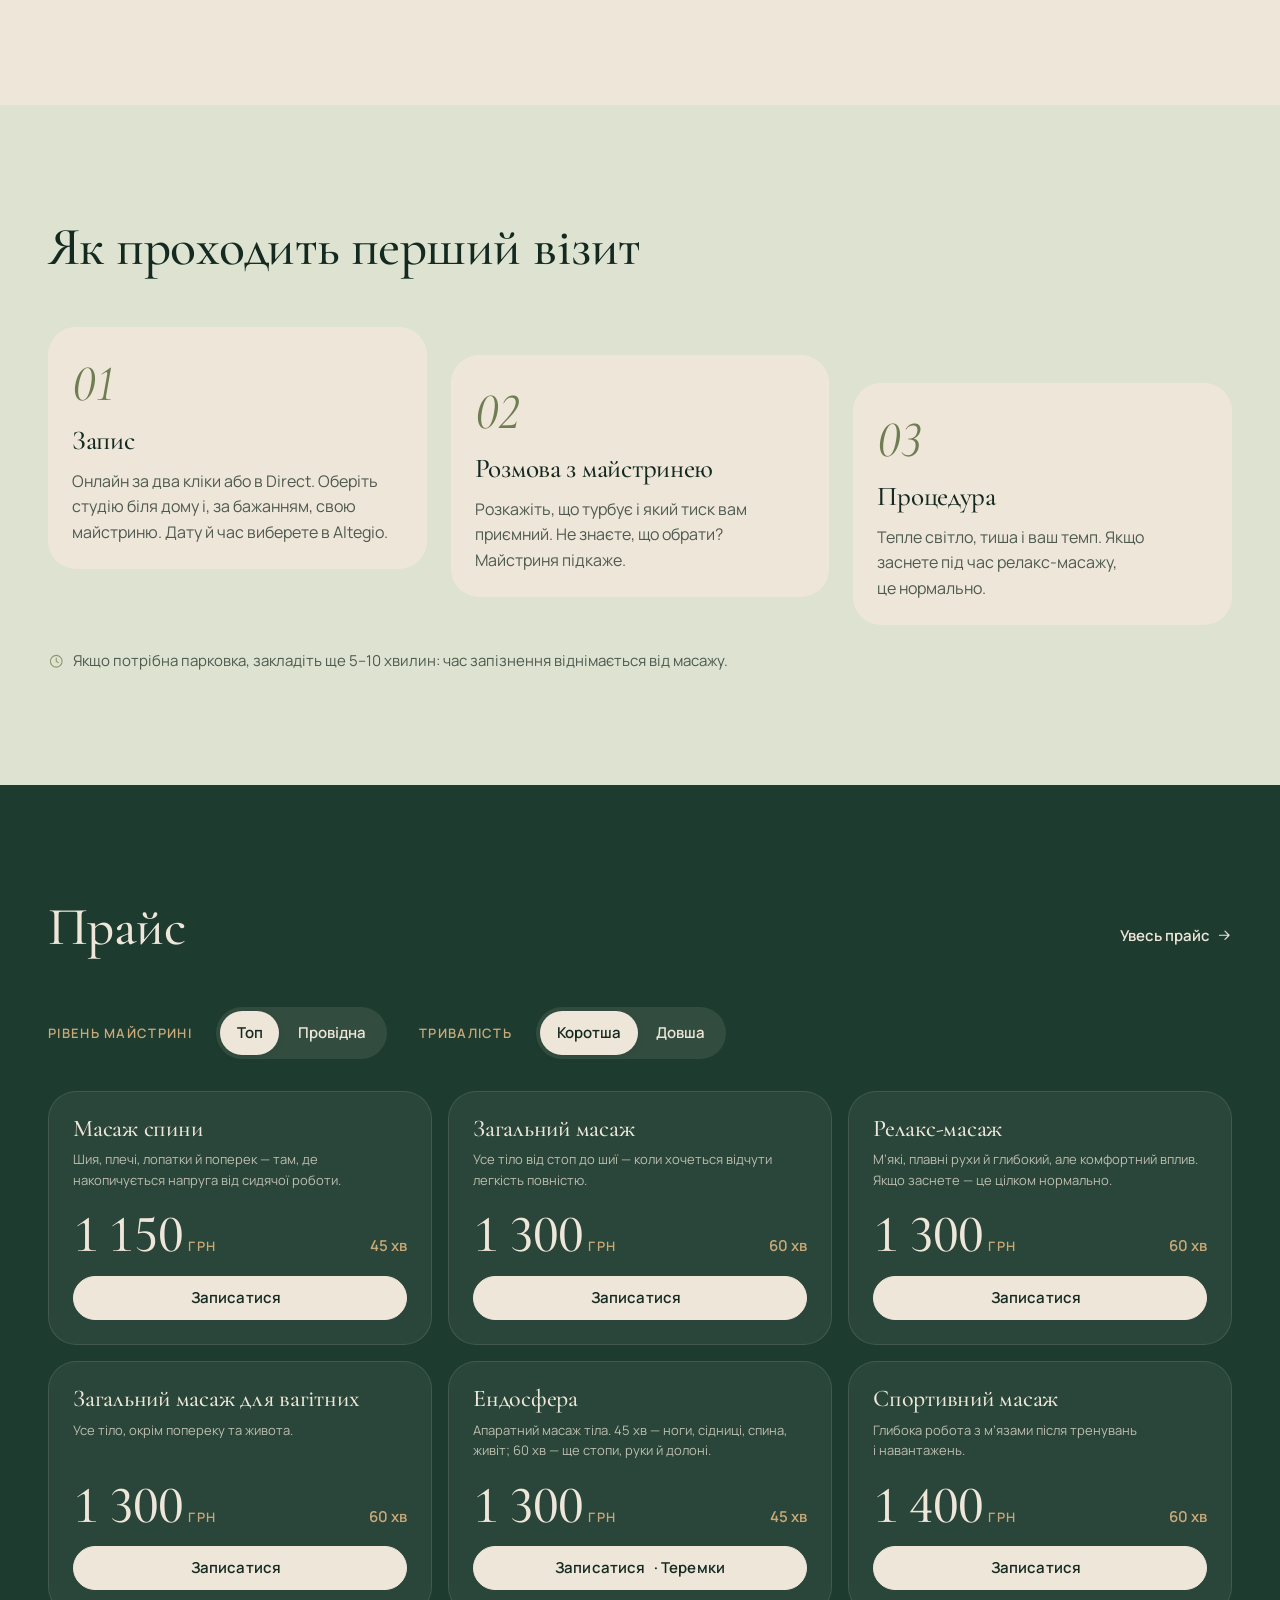
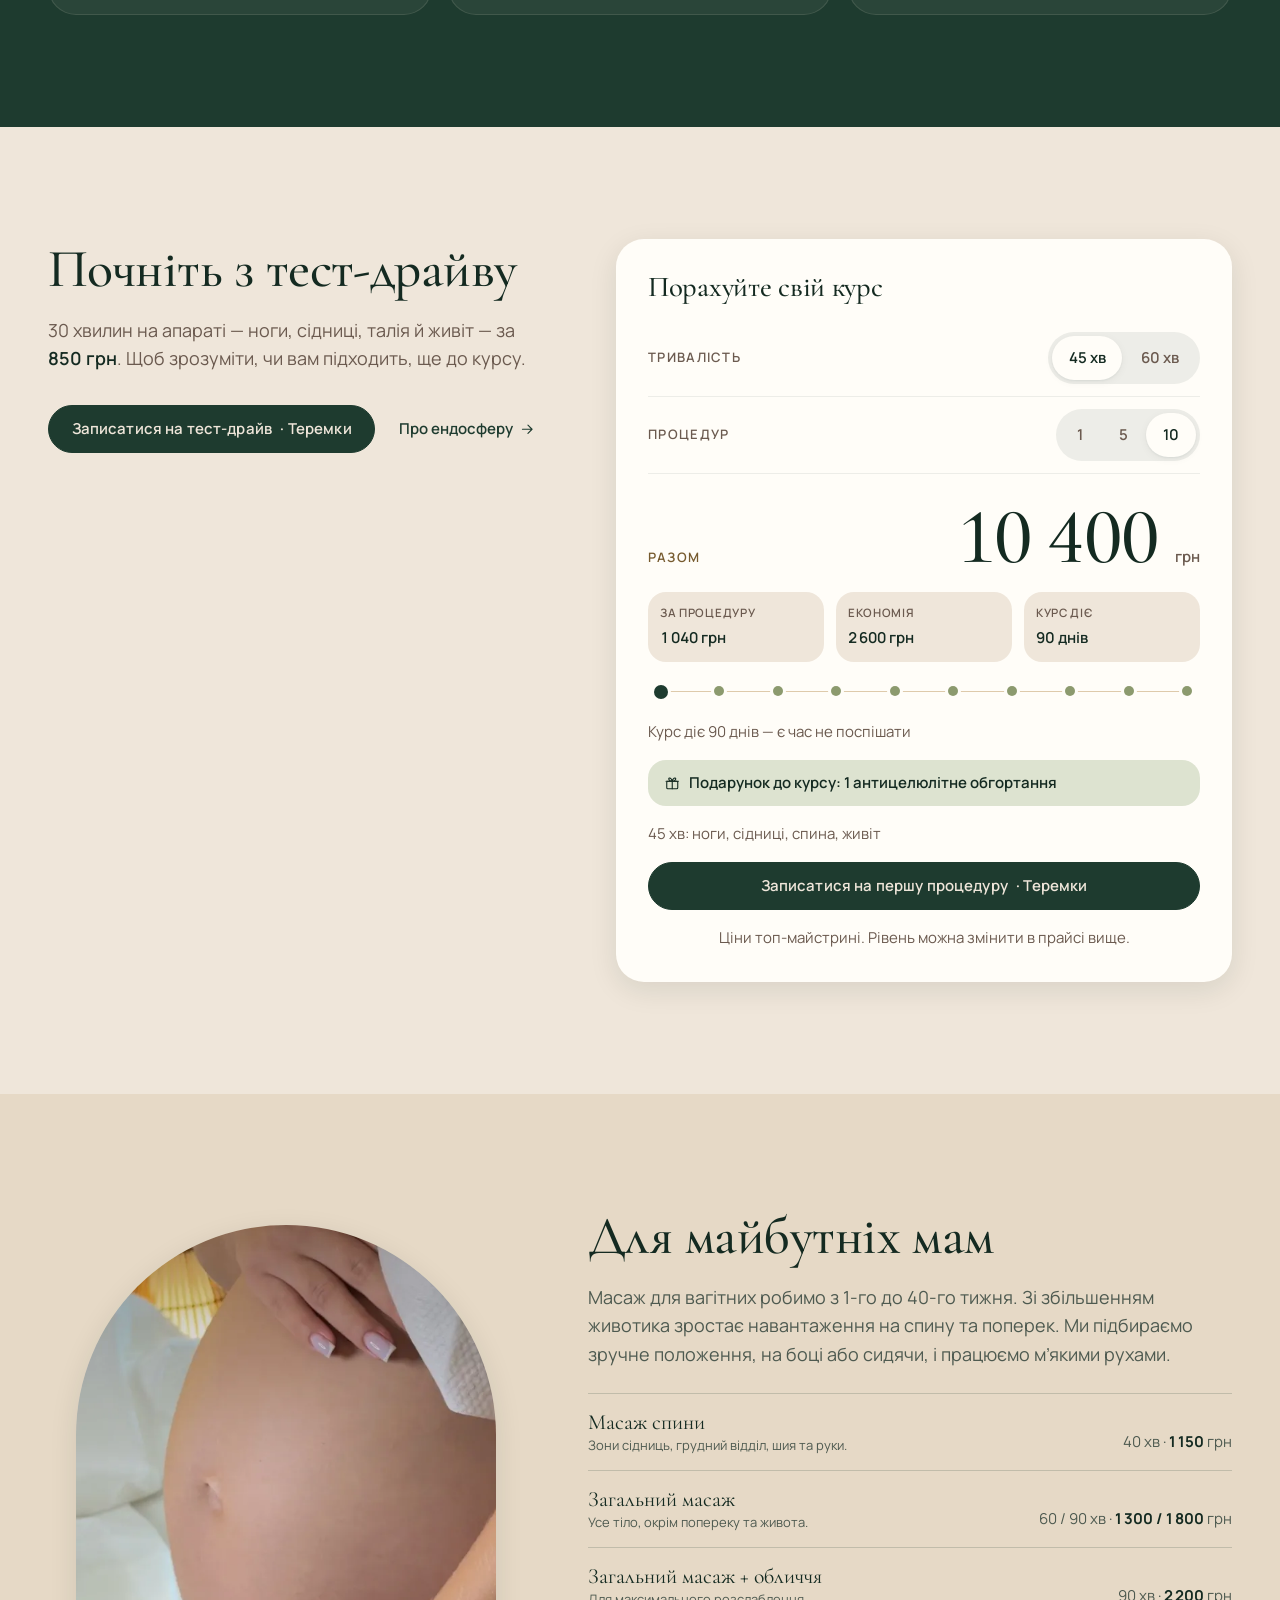
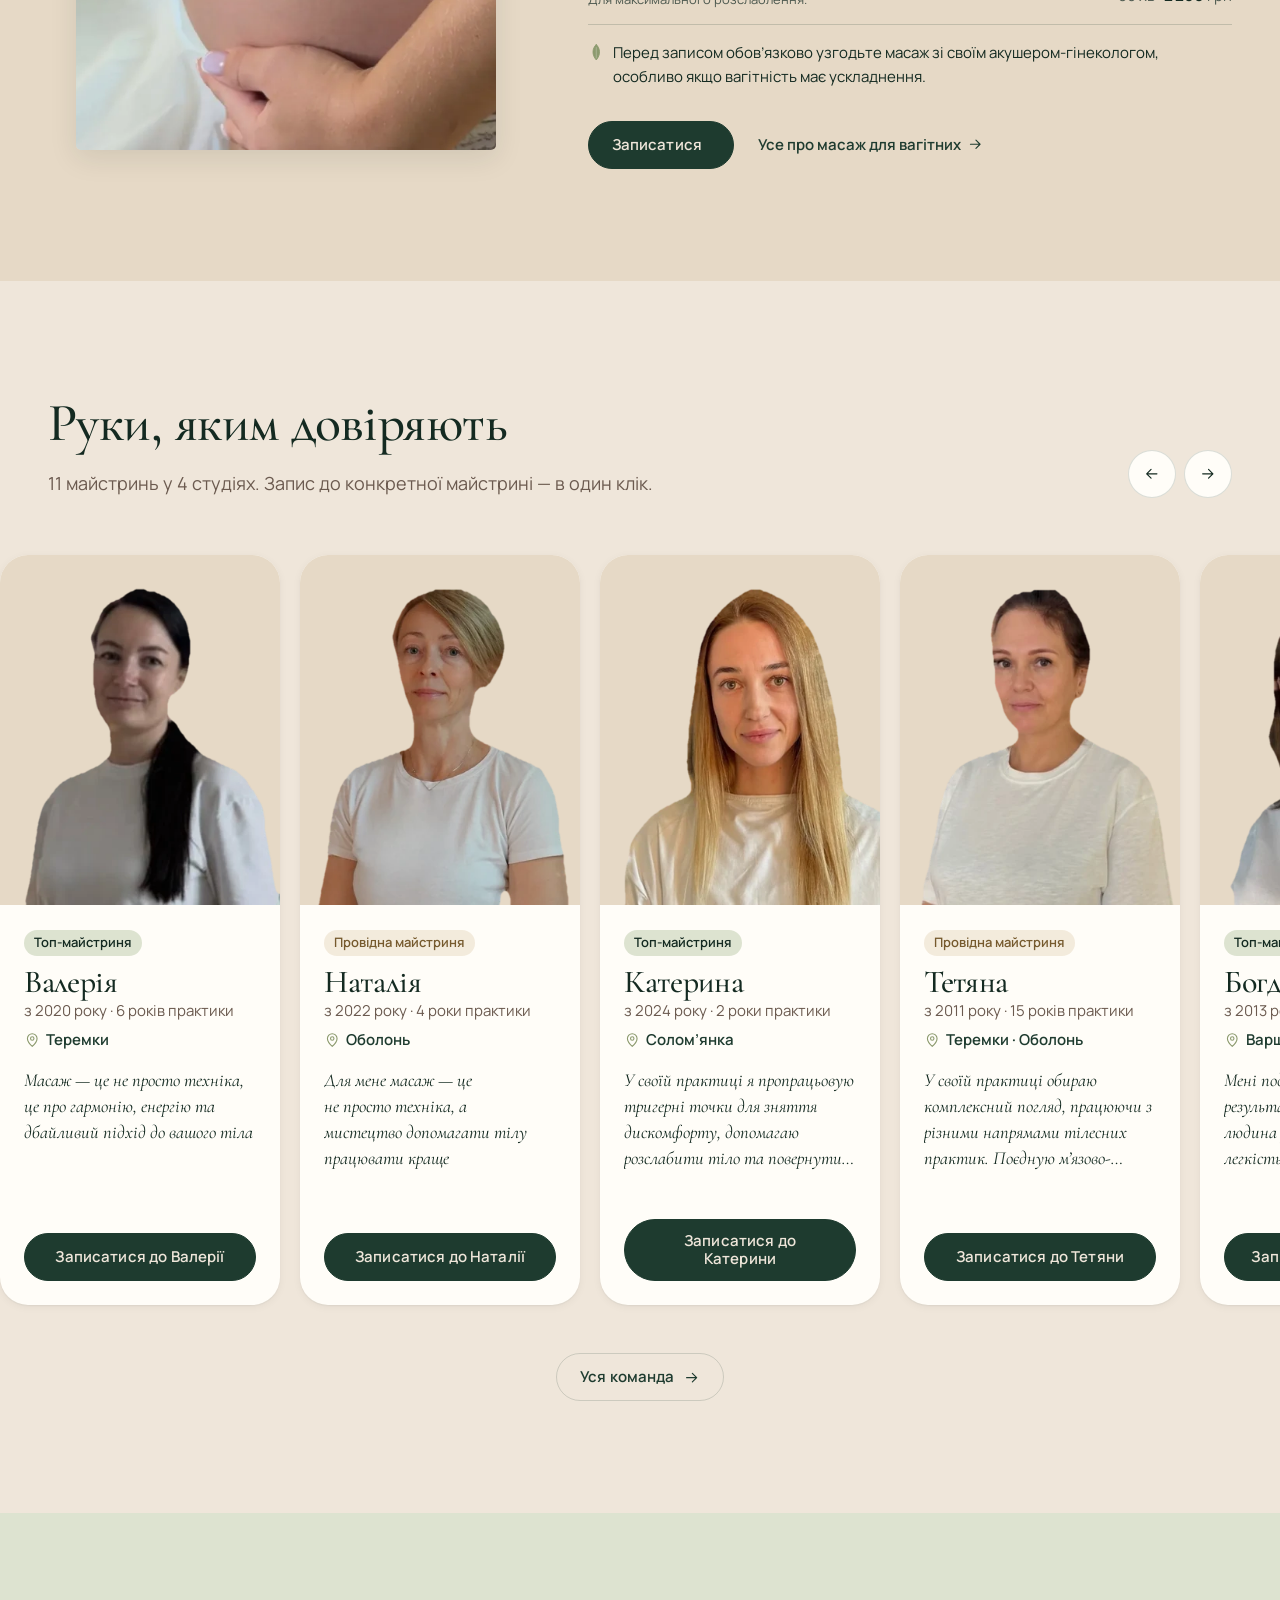
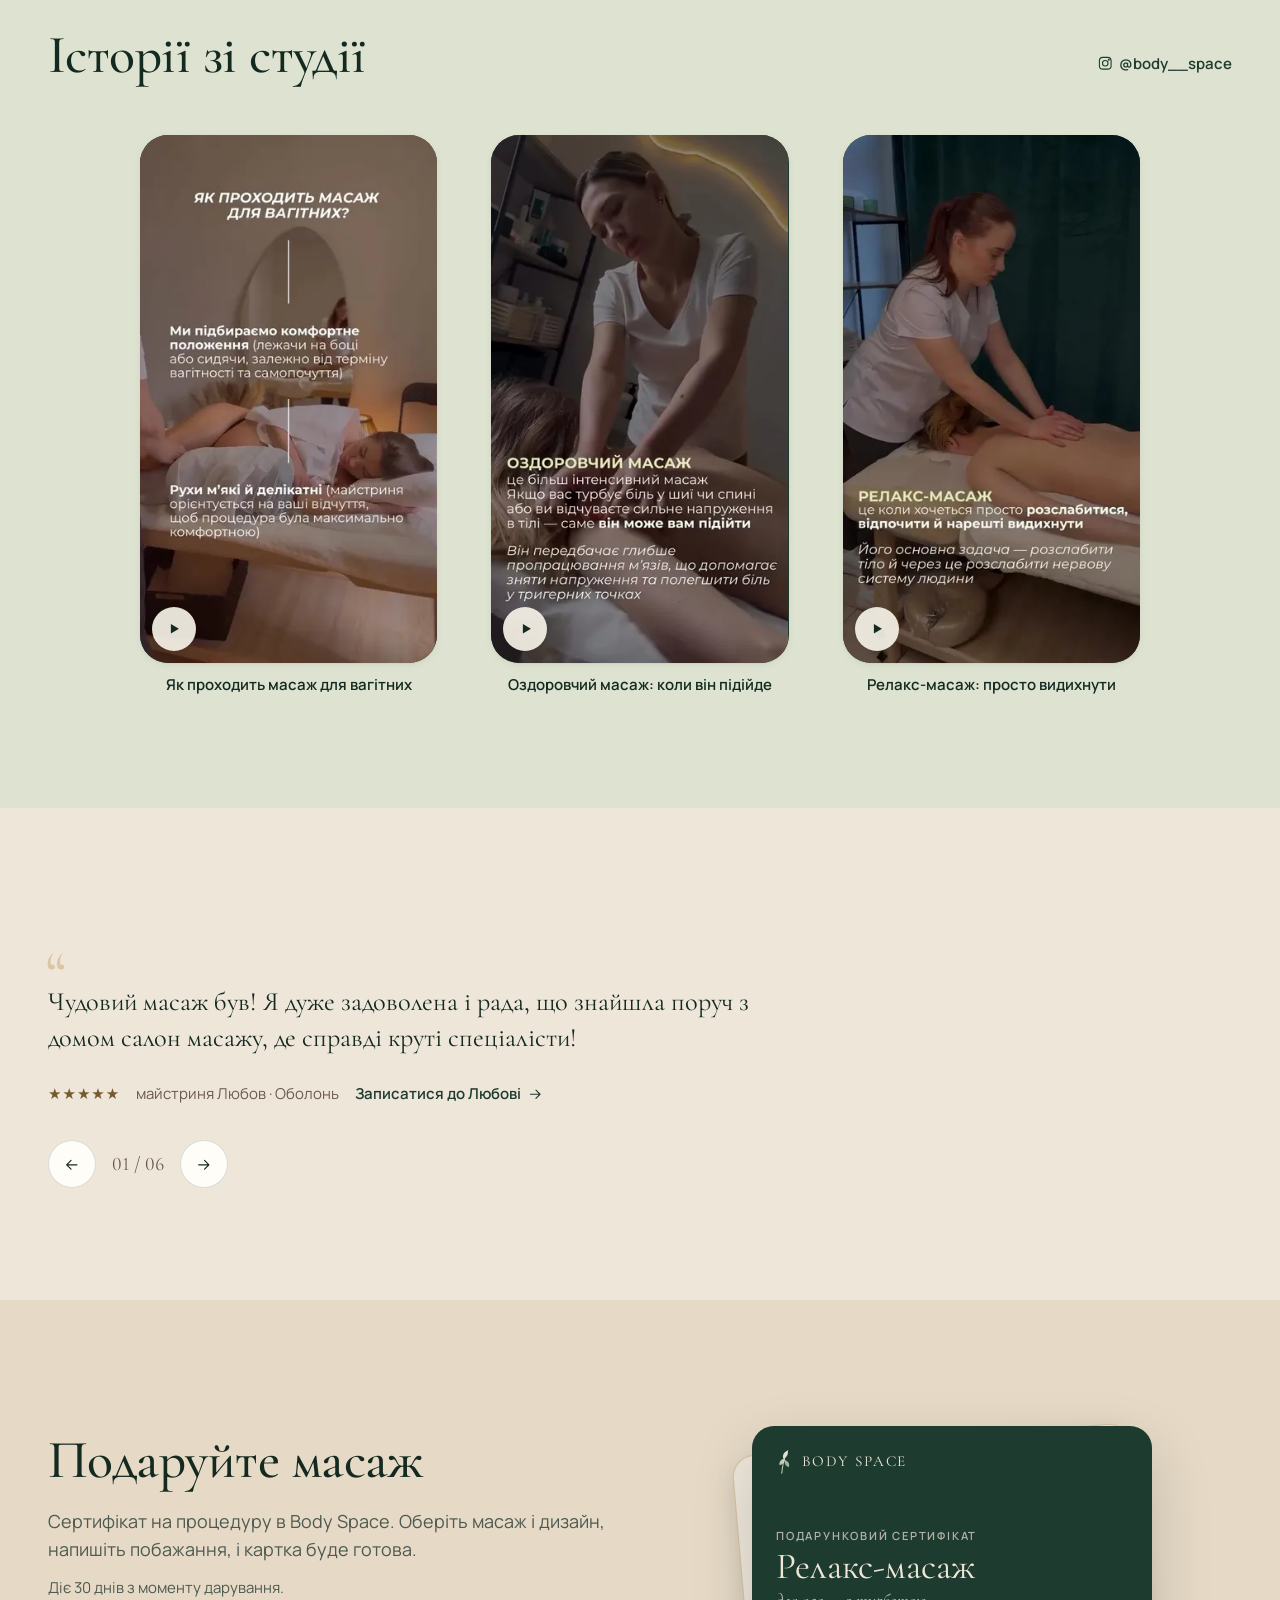
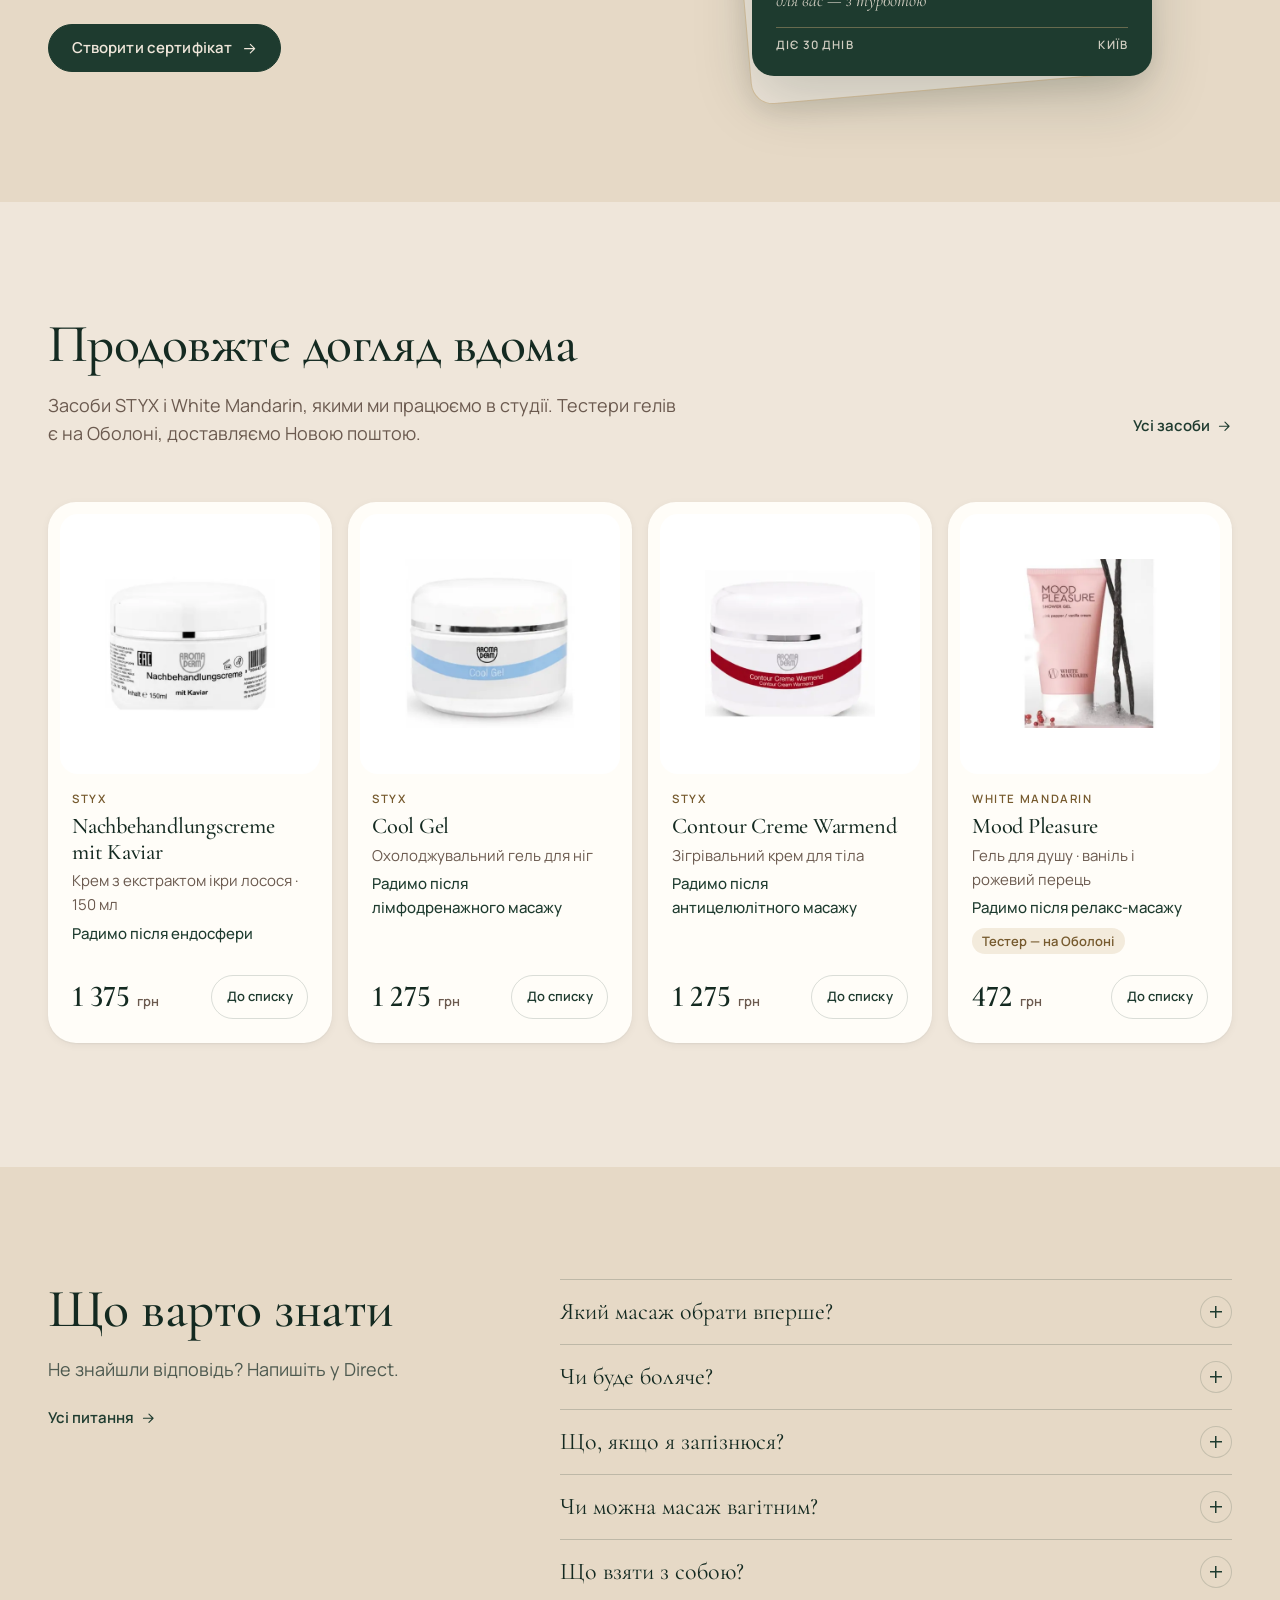
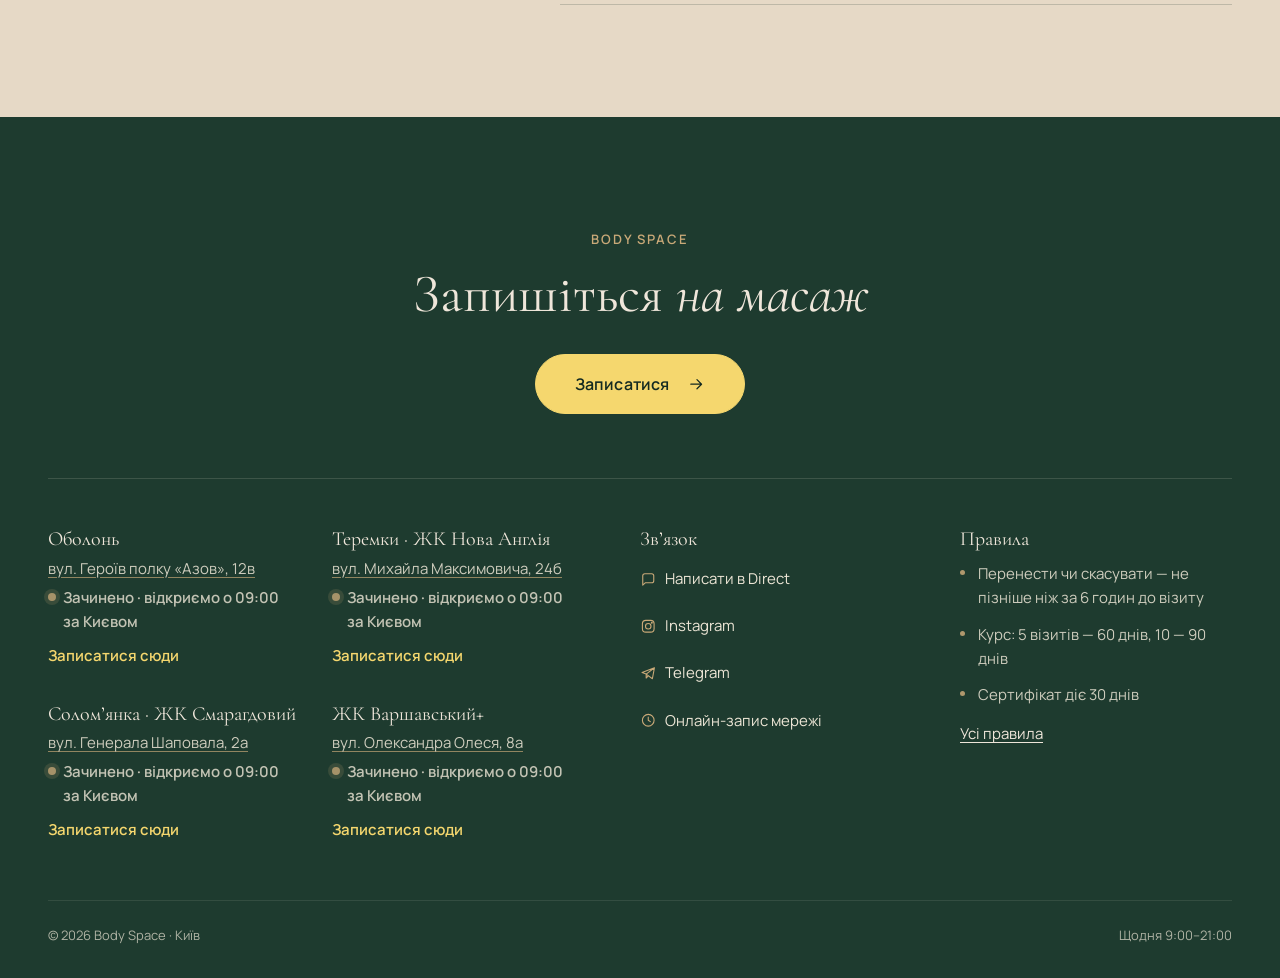
==== commit c3b76eb3: "Hero redesign, smaller team photos on home carousel Co-Authored-By: Claude Sonnet 5.5 <noreply@anthr" ====
--- a/index.html
+++ b/index.html
@@ -122,34 +122,36 @@
 
   <!-- 2. Герой -->
   <section class="hero" aria-labelledby="hero-title">
-    <div class="container hero__grid">
-      <div class="hero__text">
-        <p class="eyebrow hero__eyebrow">Масажні студії · Київ</p>
-        <h1 id="hero-title">Час подбати <em>про себе</em></h1>
-        <p class="hero__lead">Масаж, ендосфера і масаж для вагітних у чотирьох студіях поруч із домом.</p>
-        <div class="hero__actions">
-          <a class="btn btn--lg js-book" href="https://ig.me/m/body__space">Записатися<svg class="icon" aria-hidden="true"><use href="#i-arrow"/></svg></a>
-          <a class="link-arrow hero__quiz js-quiz-open" href="#turbuie">Підібрати масаж<svg class="icon" aria-hidden="true"><use href="#i-arrow"/></svg></a>
-        </div>
-        <ul class="hero__meta">
-          <li>Оболонь · Теремки · Солом’янка · ЖК Варшавський+</li>
-          <li>Щодня 9:00–21:00</li>
-        </ul>
-      </div>
-
-      <figure class="hero__media">
-        <div class="hero__frame"><div class="hero__arch frame-arch">
-          <video class="hero__video js-hero-video" muted loop playsinline preload="metadata"
-                 width="720" height="960" poster="assets/img/hero-stone-poster.webp"
-                 aria-label="Майстриня Body Space робить масаж теплим камінням">
-            <source src="assets/video/hero-stone.mp4" type="video/mp4">
-          </video>
-          <button class="hero__toggle js-hero-toggle" type="button" aria-label="Зупинити відео" hidden>
-            <svg class="icon" aria-hidden="true"><use href="#i-pause"/></svg>
-          </button>
-        </div></div>
-        <figcaption class="hero__caption"><span>Стоун-масаж</span></figcaption>
-      </figure>
+    <div class="container">
+    <div class="hero__stage js-hero-stage">
+      <!-- Золота нитка: малюється один раз, проходить у проміжку між текстом і відео та виходить під панель запису -->
+      <svg class="hero__line" viewBox="0 0 1440 800" preserveAspectRatio="none" aria-hidden="true" focusable="false">
+        <path pathLength="1" d="M 0 215 C 330 50, 830 10, 909 270 C 969 490, 954 730, 944 940"/>
+      </svg>
+
+      <div class="hero__inner">
+        <div class="hero__text">
+          <h1 id="hero-title">Місце, де про вас <em>турбуються</em></h1>
+          <p class="hero__lead">Чотири студії в Києві, де всі майстрині — дівчата.</p>
+          <div class="hero__actions">
+            <a class="btn btn--lg js-book" href="https://ig.me/m/body__space">Записатися<svg class="icon" aria-hidden="true"><use href="#i-arrow"/></svg></a>
+            <a class="link-arrow hero__quiz js-quiz-open" href="#turbuie">Підібрати масаж<svg class="icon" aria-hidden="true"><use href="#i-arrow"/></svg></a>
+          </div>
+        </div>
+
+        <div class="hero__side">
+        <div class="hero__media">
+          <div class="hero__breath">
+            <video class="hero__clip js-hero-video is-active" data-label="Стоун-масаж" muted loop playsinline preload="metadata"
+                   poster="assets/img/hero-stone-poster.webp" aria-label="Майстриня Body Space робить масаж теплим камінням">
+              <source src="assets/video/hero-stone.mp4" type="video/mp4">
+            </video>
+          </div>
+        </div>
+        <p class="hero__caption">Стоун-масаж</p>
+        </div>
+      </div>
+    </div>
     </div>
 
     <!-- Рядок швидкого запису: Студія · Послуга · Майстриня → Записатися -->
--- a/assets/css/tokens.css
+++ b/assets/css/tokens.css
@@ -8,13 +8,13 @@
   --forest-deep: #142A21;   /* найтемніший: hover, заголовки */
   --olive: #8C9A6E;         /* оливково-шавлієвий акцент */
   --sage: #DDE3D0;          /* світла шавлія: чипи, картки */
-  --cream: #F7F2E8;         /* кремовий фон */
-  --beige: #EADFCB;         /* бежевий фон секцій */
+  --cream: #EFE6DA;         /* кремовий фон */
+  --beige: #E6D9C6;         /* бежевий фон секцій */
   --sand: #C9A978;          /* свічковий пісок: тонкі лінії, бейджі */
   --glow: #F5D76E;          /* світна лінія — ЛИШЕ на зеленому */
   --glow-shadow: drop-shadow(0 0 6px rgba(245, 215, 110, .6));
-  --ink: #1F2A24;           /* основний текст */
-  --muted: #5E6B60;         /* другорядний текст (на бежевих і шавлієвих секціях — темніший відтінок, див. base.css) */
+  --ink: #3A2E27;           /* основний текст */
+  --muted: #6B5A4F;         /* другорядний текст (на бежевих і шавлієвих секціях — темніший відтінок, див. base.css) */
 
   /* Похідні (прозорості тих самих кольорів) */
   --forest-08: rgba(30, 59, 47, .08);
--- a/assets/css/components.css
+++ b/assets/css/components.css
@@ -62,6 +62,9 @@
   .site-header { background: rgba(247, 242, 232, .82); -webkit-backdrop-filter: saturate(1.4) blur(14px); backdrop-filter: saturate(1.4) blur(14px); }
 }
 .site-header.is-scrolled { border-bottom-color: var(--forest-08); }
+
+/* Над світлим hero шапка прозора, без смуги */
+body:has(.hero) .site-header:not(.is-scrolled) { background: transparent; -webkit-backdrop-filter: none; backdrop-filter: none; }
 .site-header .container { height: 100%; display: flex; align-items: center; gap: var(--s-4); }
 
 .logo { min-height: 44px; display: inline-flex; align-items: center; gap: .55rem; text-decoration: none; color: var(--forest-deep); flex: none; }
--- a/assets/css/pages.css
+++ b/assets/css/pages.css
@@ -4,77 +4,72 @@
    відгуки, сертифікат, засоби, FAQ, футер, світна лінія).
    ===================================================================== */
 
-/* ---------- Герой ---------- */
-.hero { position: relative; padding: clamp(1.5rem, 1rem + 3vw, 4rem) 0 var(--section-y); overflow: hidden; }
-.hero__grid { display: grid; gap: clamp(2.5rem, 2rem + 3vw, 4rem); align-items: center; position: relative; z-index: 2; }
-.hero__text { position: relative; z-index: 2; }
-
-/* Надзаголовок: тонка лінія + дрібні капітелі з повітрям */
-.hero__eyebrow { gap: .9em; margin-bottom: clamp(1.25rem, 1rem + 1vw, 2rem); font-size: .72rem; font-weight: 500; letter-spacing: .28em; }
-.hero__eyebrow::before { content: ""; width: 2.5rem; height: 1px; background: currentColor; opacity: .6; }
-
-.hero h1 { max-width: none; font-size: clamp(3rem, 1.8rem + 5vw, 6.5rem); line-height: .98; letter-spacing: -.02em; }
-.hero h1 em { display: block; padding-left: .55em; color: var(--forest); }
-.hero__lead { margin-top: clamp(1.5rem, 1.2rem + 1vw, 2.25rem); max-width: 26rem; font-size: var(--fs-md); line-height: 1.65; color: var(--muted); }
-
-.hero__actions { display: flex; flex-wrap: wrap; align-items: center; gap: var(--s-3) var(--s-6); margin-top: clamp(2rem, 1.6rem + 1.5vw, 2.75rem); }
+/* ---------- Герой ----------
+   Світла тепла основа, лампове світло в куті, зерно, відео в скругленій рамці, золота нитка.
+   Лише заголовок, одне речення й кнопка. Усі рухи повільні (1,6–2,6 с). */
+.hero { position: relative; overflow-x: clip; padding: 0; }
+.hero::before { /* світло ротангового абажура в одному куті */
+  content: ""; position: absolute; z-index: 0; top: -12%; left: -8%; width: 70%; height: 90%; pointer-events: none;
+  background: radial-gradient(closest-side, rgba(255, 207, 140, .38), rgba(255, 207, 140, .12) 55%, transparent 100%);
+}
+.hero::after { /* легке зерно */
+  content: ""; position: absolute; inset: 0; z-index: 0; pointer-events: none; opacity: .07; mix-blend-mode: multiply;
+  background-image: url("data:image/svg+xml,%3Csvg xmlns='http://www.w3.org/2000/svg' width='160' height='160'%3E%3Cfilter id='n'%3E%3CfeTurbulence type='fractalNoise' baseFrequency='.8' numOctaves='2' stitchTiles='stitch'/%3E%3CfeColorMatrix values='0 0 0 0 .23 0 0 0 0 .18 0 0 0 0 .15 0 0 0 .55 0'/%3E%3C/filter%3E%3Crect width='100%25' height='100%25' filter='url(%23n)'/%3E%3C/svg%3E");
+}
+.hero__stage {
+  position: relative; z-index: 1; display: flex; align-items: center;
+  min-height: clamp(32rem, calc(100svh - var(--header-h) - 7rem), 50rem);
+  padding-top: var(--s-6); padding-bottom: 0;
+  color: var(--ink);
+}
+
+/* Золота нитка: тонка, колір шампанського, ледь помітний ореол. Малюється один раз */
+.hero { overflow-x: clip; }
+.hero__line { position: absolute; top: 0; bottom: 0; left: calc(50% - 50vw); z-index: 0; width: 100vw; height: 100%; pointer-events: none; overflow: visible; }
+.hero__line path { fill: none; stroke: #d4b886; stroke-width: 1; stroke-linecap: butt; opacity: .7; vector-effect: non-scaling-stroke; }
+
+.hero__inner { position: relative; z-index: 2; width: 100%; display: grid; gap: var(--s-6); align-items: stretch; }
+.hero__text { align-self: center; max-width: 34rem; }
+.hero h1 { max-width: none; color: var(--ink); font-size: clamp(2.5rem, 1.2rem + 4.4vw, 5.25rem); line-height: 1; letter-spacing: -.02em; }
+.hero h1 em { font-style: italic; color: inherit; }
+.hero__lead { margin-top: clamp(1.25rem, 1rem + 1vw, 2rem); font-size: var(--fs-md); color: var(--muted); max-width: 28rem; }
+.hero__actions { display: flex; flex-wrap: wrap; align-items: center; gap: var(--s-3) var(--s-6); margin-top: clamp(2.5rem, 2rem + 2vw, 4rem); }
+.hero__quiz { color: var(--ink); border-bottom: 1px solid var(--sand); min-height: 0; padding-bottom: .3em; }
 .btn--lg { min-height: 56px; padding: .9em 2em; letter-spacing: .04em; }
-.hero__quiz { color: var(--forest-deep); border-bottom: 1px solid var(--sand); min-height: 0; padding-bottom: .3em; }
-
-.hero__meta { list-style: none; margin: clamp(2.5rem, 2rem + 2vw, 4rem) 0 0; padding: var(--s-4) 0 0; border-top: 1px solid var(--forest-16); max-width: 30rem; display: grid; gap: .35rem; font-size: var(--fs-xs); letter-spacing: .04em; color: var(--muted); }
-
-/* Відео в арці, як дзеркало в студії */
-.hero__media { position: relative; justify-self: center; width: min(100%, 380px); margin: 0; }
-.hero__frame { position: relative; }
-.hero__frame::before { /* тонкий контур арки, зсунутий за кадр */
-  content: ""; position: absolute; inset: -14px 14px 14px -14px; border: 1px solid var(--sand); border-radius: var(--r-arch); opacity: .7; pointer-events: none;
-}
-.hero__arch { position: relative; aspect-ratio: 3 / 4; background: #2a2119; }
-.hero__video { display: block; width: 100%; height: 100%; object-fit: cover; }
-.hero__toggle {
-  position: absolute; right: 16px; bottom: 16px; z-index: 2;
-  display: inline-grid; place-items: center; width: 40px; height: 40px; border-radius: 50%;
-  border: 1px solid rgba(247, 242, 232, .45); background: rgba(20, 42, 33, .28); color: var(--cream);
-  -webkit-backdrop-filter: blur(8px); backdrop-filter: blur(8px);
-  opacity: .75; transition: opacity var(--t-fast) var(--ease);
-}
-.hero__toggle[hidden] { display: none; }
-.hero__toggle:hover, .hero__toggle:focus-visible { opacity: 1; }
-.hero__toggle .icon { width: 16px; height: 16px; }
-.hero__caption { display: flex; justify-content: space-between; gap: var(--s-4); margin-top: var(--s-4); font-size: .72rem; letter-spacing: .2em; text-transform: uppercase; color: var(--sand-ink); }
-
+
+/* Відео: світла скруглена рамка без затемнення */
+.hero__media { position: relative; overflow: hidden; border-radius: 28px; min-height: 22rem; background: var(--beige); box-shadow: 0 30px 60px -30px rgba(58, 46, 39, .35); }
+.hero__breath { position: absolute; inset: 0; }
+.hero__clip { position: absolute; inset: 0; width: 100%; height: 100%; object-fit: cover; opacity: 0; transition: opacity 1800ms var(--ease); }
+.hero__clip.is-active { opacity: 1; }
+
+.hero .quickbook { margin-top: var(--section-y); margin-bottom: 0; } /* відступ над формою = відступ секції під нею */
+
+/* Тихий перемикач відео під кадром */
+.hero__side { display: grid; gap: var(--s-3); align-self: end; justify-self: end; width: 100%; }
+.hero__caption { margin: 0; font-size: .75rem; font-weight: 600; letter-spacing: .14em; text-transform: uppercase; color: var(--muted); }
+
+@media (min-width: 900px) {
+  .hero__inner { grid-template-columns: 1fr minmax(0, clamp(20rem, 30vw, 28rem)); gap: clamp(3rem, 2rem + 4vw, 6rem); align-items: end; }
+  .hero__media { min-height: 0; aspect-ratio: 4 / 5; width: 100%; }
+}
 @media (max-width: 767px) {
-  .hero__actions .btn { flex: 1 1 100%; justify-content: center; }
+  .hero__actions .btn { width: 100%; justify-content: center; }
   .hero__quiz { margin-inline: auto; }
-}
-@media (min-width: 900px) {
-  .hero__grid { grid-template-columns: 1.1fr .9fr; gap: var(--s-8); }
-  /* арка завжди вміщається в екран разом із підписом */
-  .hero__media { justify-self: end; margin-right: clamp(0px, 5vw, 5rem); width: min(100%, 440px, calc((100svh - var(--header-h) - 9rem) * .75)); min-width: 320px; }
-}
-@media (min-width: 1100px) {
-  .hero__grid { grid-template-columns: 1.15fr .85fr; }
-  .hero__media { width: min(100%, 480px, calc((100svh - var(--header-h) - 9rem) * .75)); }
-}
-
-
-/* Поява героя: спокійно, по черзі. Лише коли є JS і людина не вимкнула анімацію. */
-@keyframes hero-rise { from { opacity: 0; transform: translateY(22px); } to { opacity: 1; transform: none; } }
-@keyframes hero-arch { from { opacity: 0; transform: translateY(32px) scale(.97); } to { opacity: 1; transform: none; } }
-@keyframes hero-settle { from { transform: scale(1.08); } to { transform: scale(1); } }
-@keyframes hero-fade { from { opacity: 0; } to { opacity: .7; } }
+  .hero h1 { font-size: clamp(2.4rem, 11vw, 3.2rem); }
+  .hero__media { min-height: 18rem; border-radius: 22px; }
+}
+
+/* Поява героя: повільно, як подих */
+@keyframes hero-rise { from { opacity: 0; transform: translateY(14px); } to { opacity: 1; transform: none; } }
+@keyframes hero-fade { from { opacity: 0; } to { opacity: 1; } }
+@keyframes hero-draw { from { stroke-dashoffset: 1; } to { stroke-dashoffset: 0; } }
 @media (prefers-reduced-motion: no-preference) {
-  .js .hero__eyebrow, .js .hero h1, .js .hero h1 em, .js .hero__lead, .js .hero__actions, .js .hero__meta { animation: hero-rise 900ms var(--ease) both; }
-  .js .hero__eyebrow { animation-delay: .1s; }
-  .js .hero h1 { animation-delay: .25s; }
-  .js .hero h1 em { animation-delay: .45s; }
-  .js .hero__lead { animation-delay: .65s; }
-  .js .hero__actions { animation-delay: .8s; }
-  .js .hero__meta { animation-delay: .95s; }
-  .js .hero__arch { animation: hero-arch 1200ms var(--ease) .3s both; }
-  .js .hero__video { animation: hero-settle 2400ms var(--ease) .3s both; }
-  .js .hero__frame::before { animation: hero-fade 1400ms var(--ease) .9s both; }
-  .js .hero__caption { animation: hero-rise 900ms var(--ease) 1.1s both; }
+  .js .hero h1 { animation: hero-rise 2200ms var(--ease) .2s both; }
+  .js .hero__lead { animation: hero-rise 2000ms var(--ease) .8s both; }
+  .js .hero__actions { animation: hero-rise 2000ms var(--ease) 1.2s both; }
+  .js .hero__side { animation: hero-fade 2400ms var(--ease) .4s both; }
+  .js .hero__line path { stroke-dasharray: 1; animation: hero-draw 5000ms var(--ease) .6s both; }
 }
 
 /* Рядок швидкого запису */
@@ -102,10 +97,13 @@
   .quickbook__go { grid-column: 1 / -1; }
 }
 @media (min-width: 1000px) {
-  .quickbook { grid-template-columns: repeat(3, minmax(0, 1fr)) auto; align-items: center; padding: var(--s-3); border-radius: var(--r-pill); }
-  .quickbook__field { border-radius: var(--r-pill); padding: .5rem 1.4rem; }
-  .quickbook__go { grid-column: auto; padding-inline: 2rem; }
-  .quickbook__note { margin-top: -.2rem; padding-bottom: .2rem; }
+  /* Концентричні радіуси: зовнішній = внутрішній + відступ; усі елементи однієї висоти, підпис винесено під капсулу */
+  .quickbook { grid-template-columns: repeat(3, minmax(0, 1fr)) auto; align-items: stretch; gap: .5rem; padding: .5rem; border-radius: 44px; }
+  .quickbook__field { border-radius: 36px; padding: 0 1.6rem; min-height: 72px; align-content: center; gap: .1rem; }
+  .quickbook select { min-height: 28px; }
+  .quickbook__go { grid-column: auto; min-height: 72px; padding-inline: 2.25rem; border-radius: 36px; }
+  .hero .quickbook { margin-bottom: 2.75rem; }
+  .quickbook__note { position: absolute; left: 0; right: 0; top: 100%; margin-top: .85rem; padding: 0; }
 }
 
 /* ---------- «Що вас турбує?» ---------- */
@@ -275,7 +273,8 @@
   display: flex; gap: 20px; width: max-content;
   padding-inline: max(var(--gutter), calc((100vw - var(--container)) / 2));
 }
-.masters__track .master-card { width: min(82vw, 330px); scroll-snap-align: center; }
+.masters__track .master-card { width: min(74vw, 280px); scroll-snap-align: center; }
+.masters__track .master-card__media { aspect-ratio: 5 / 6; }
 @media (min-width: 768px) { .masters__track .master-card { scroll-snap-align: start; } }
 .masters__all { margin-top: var(--s-5); text-align: center; }
 
